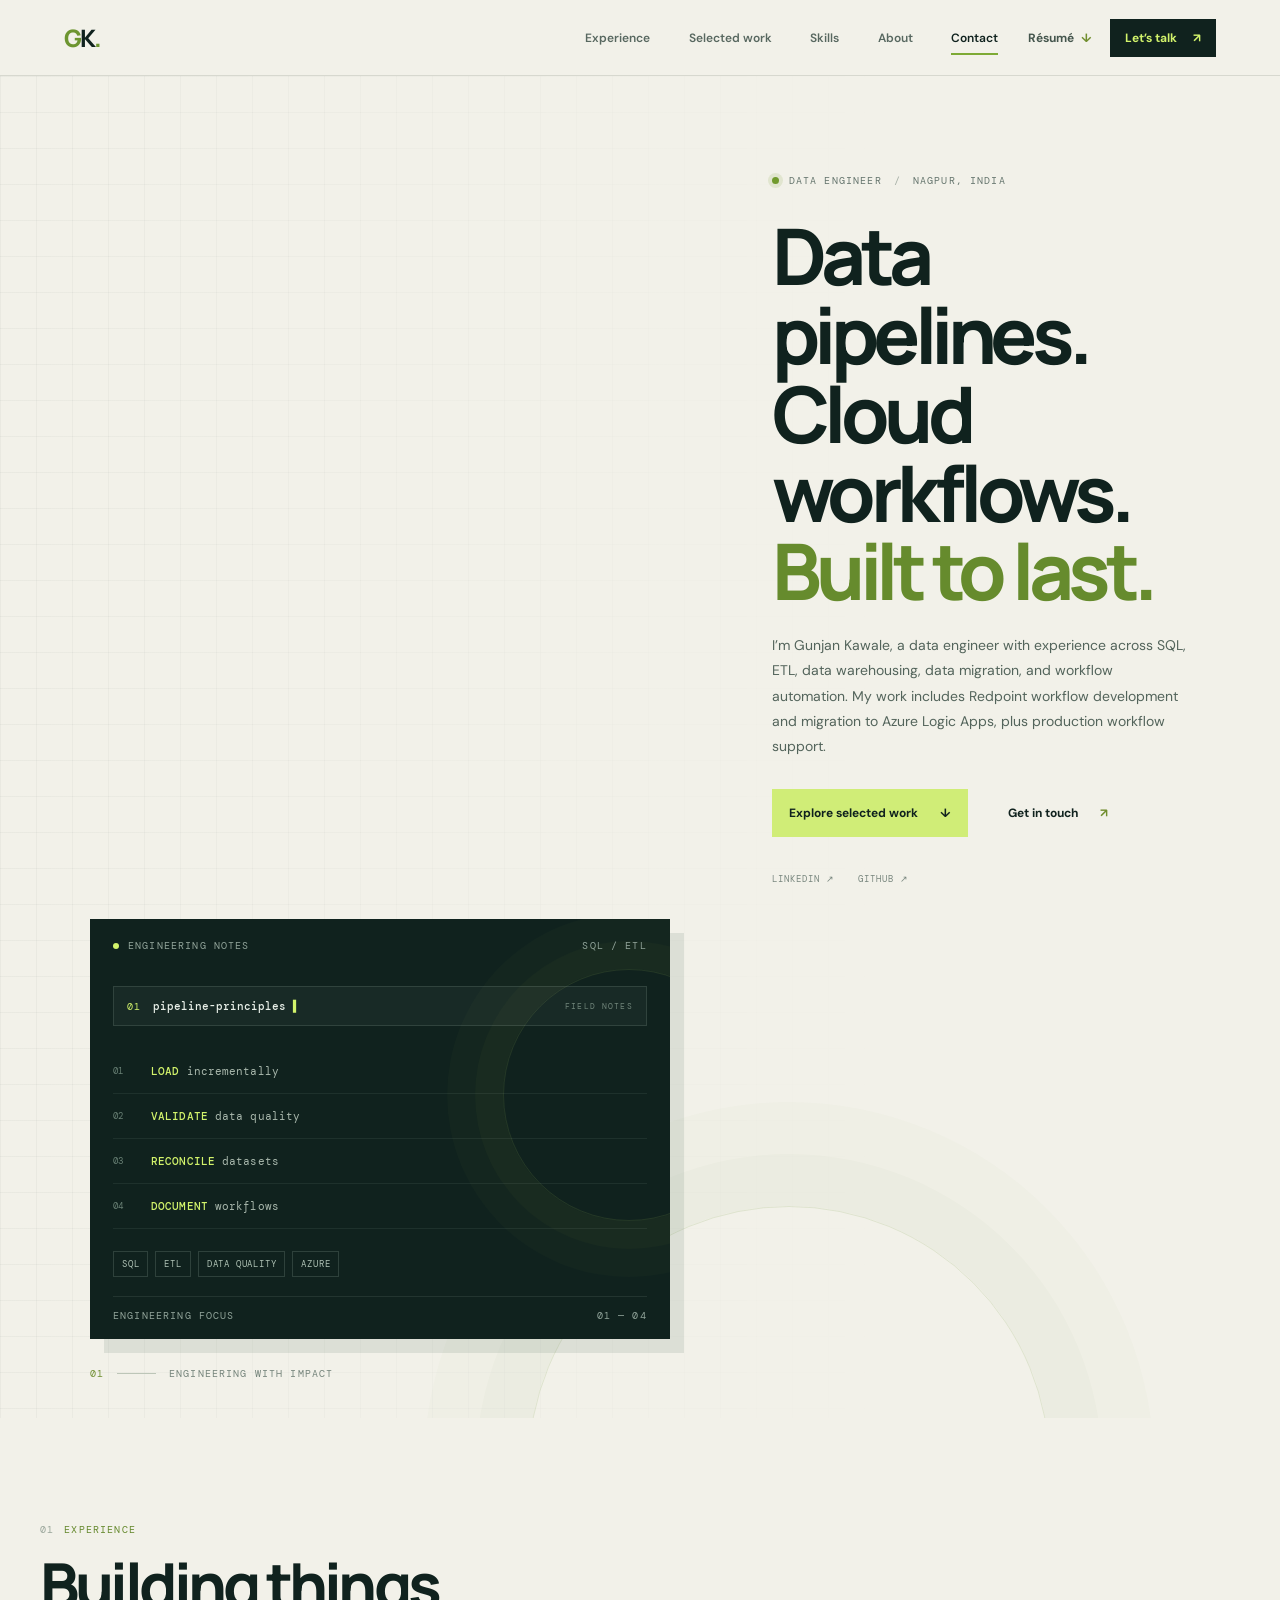
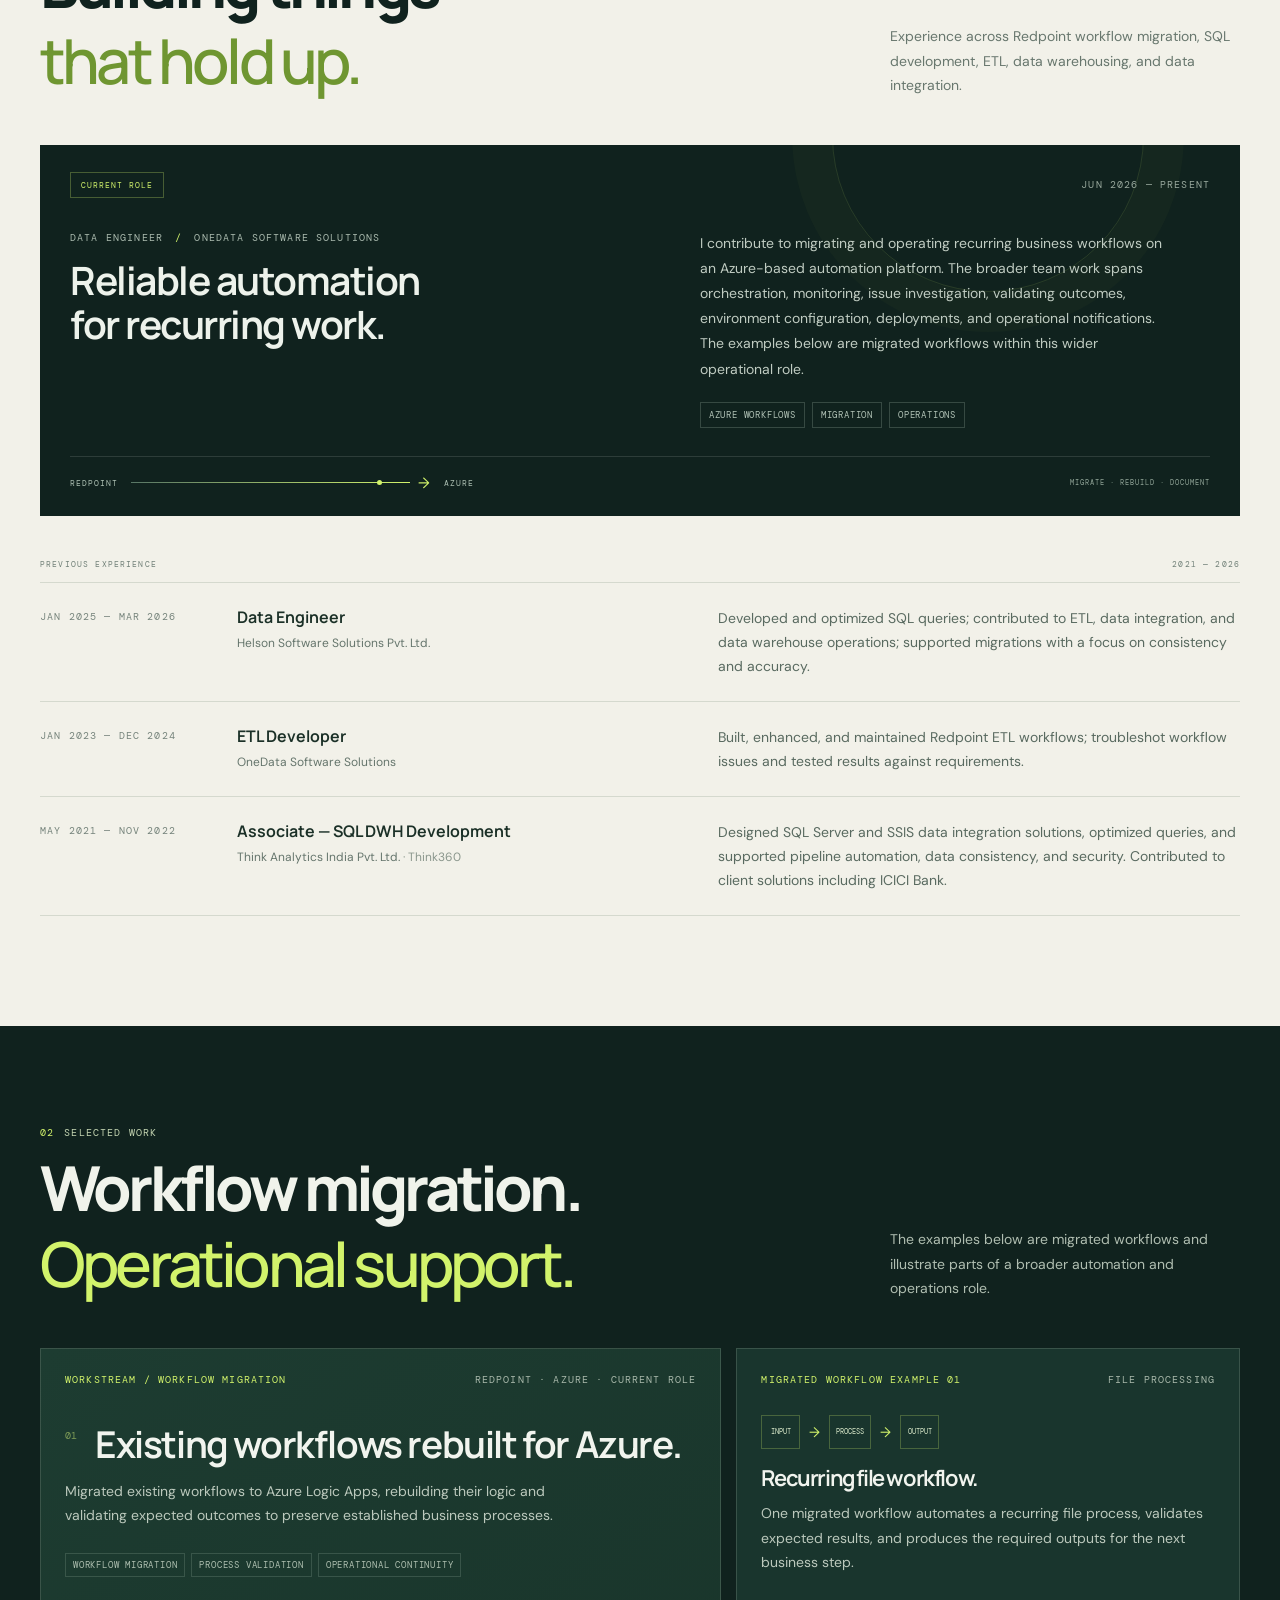
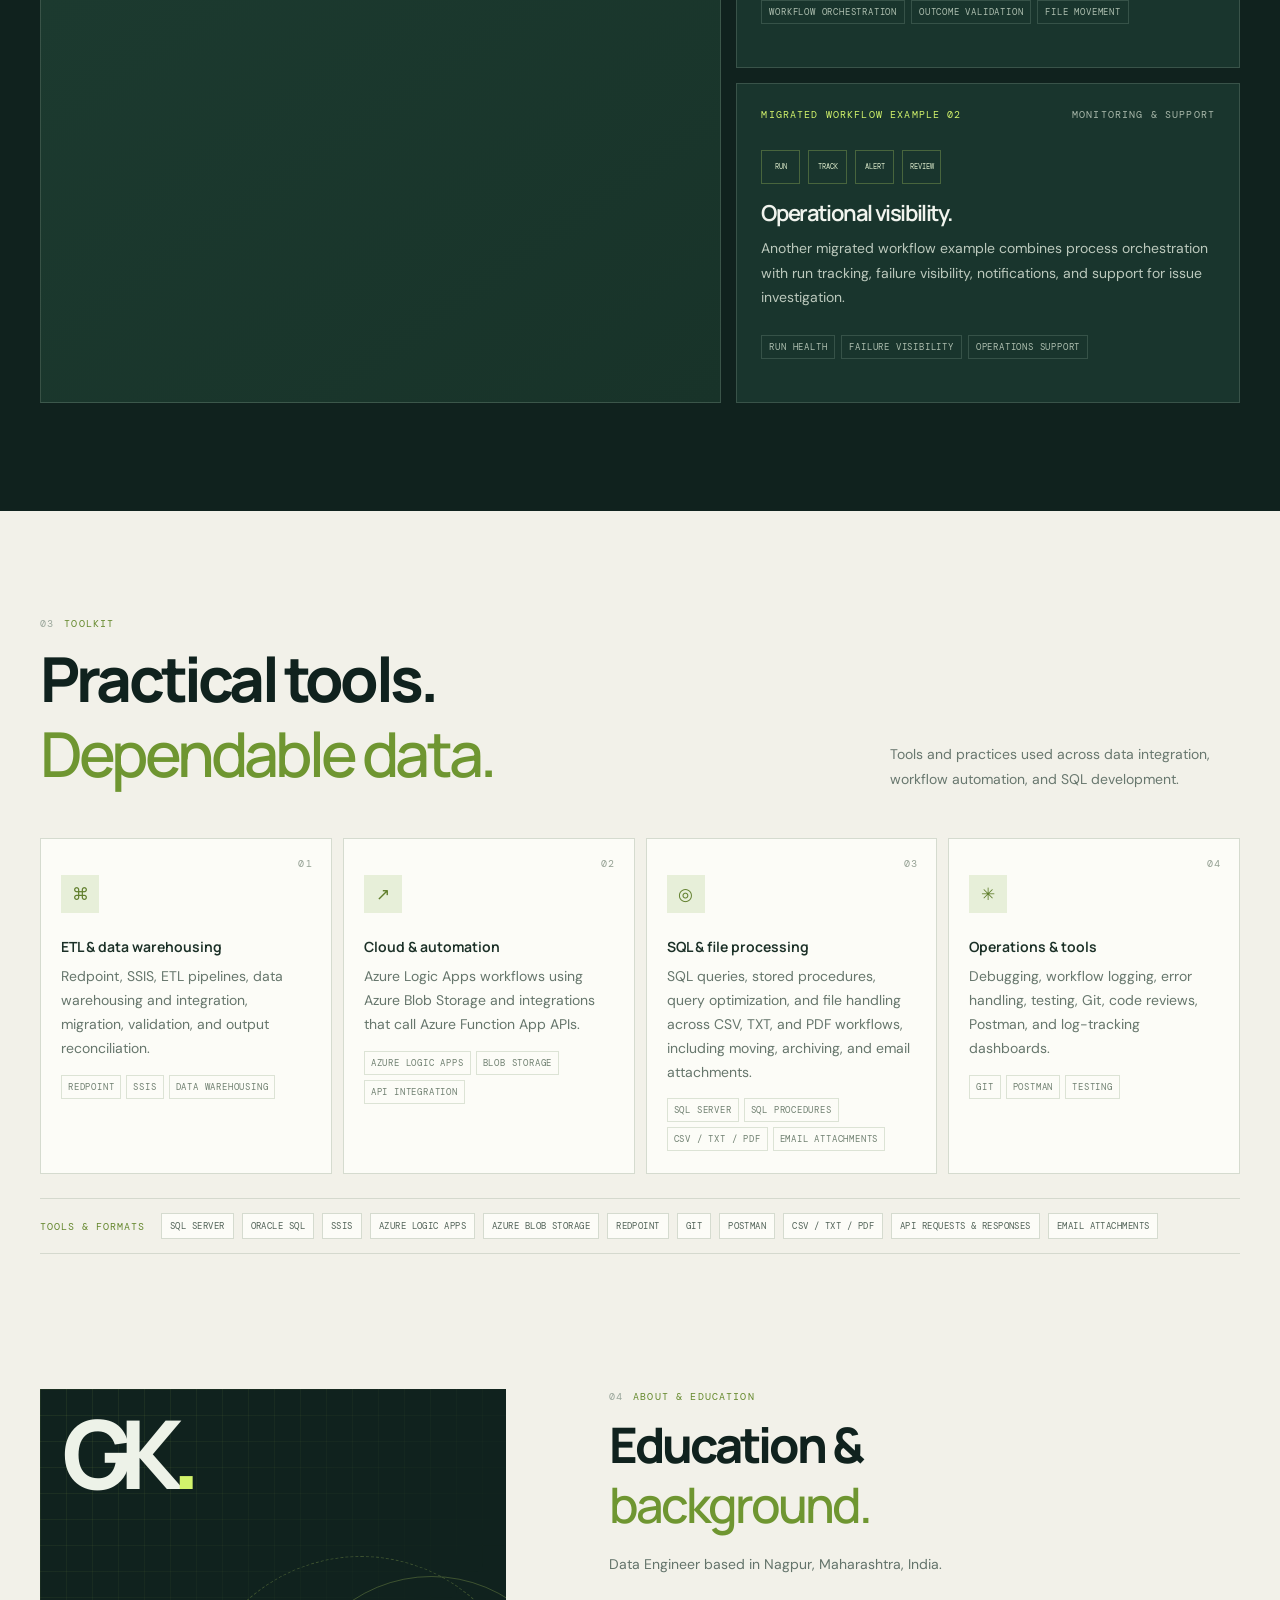
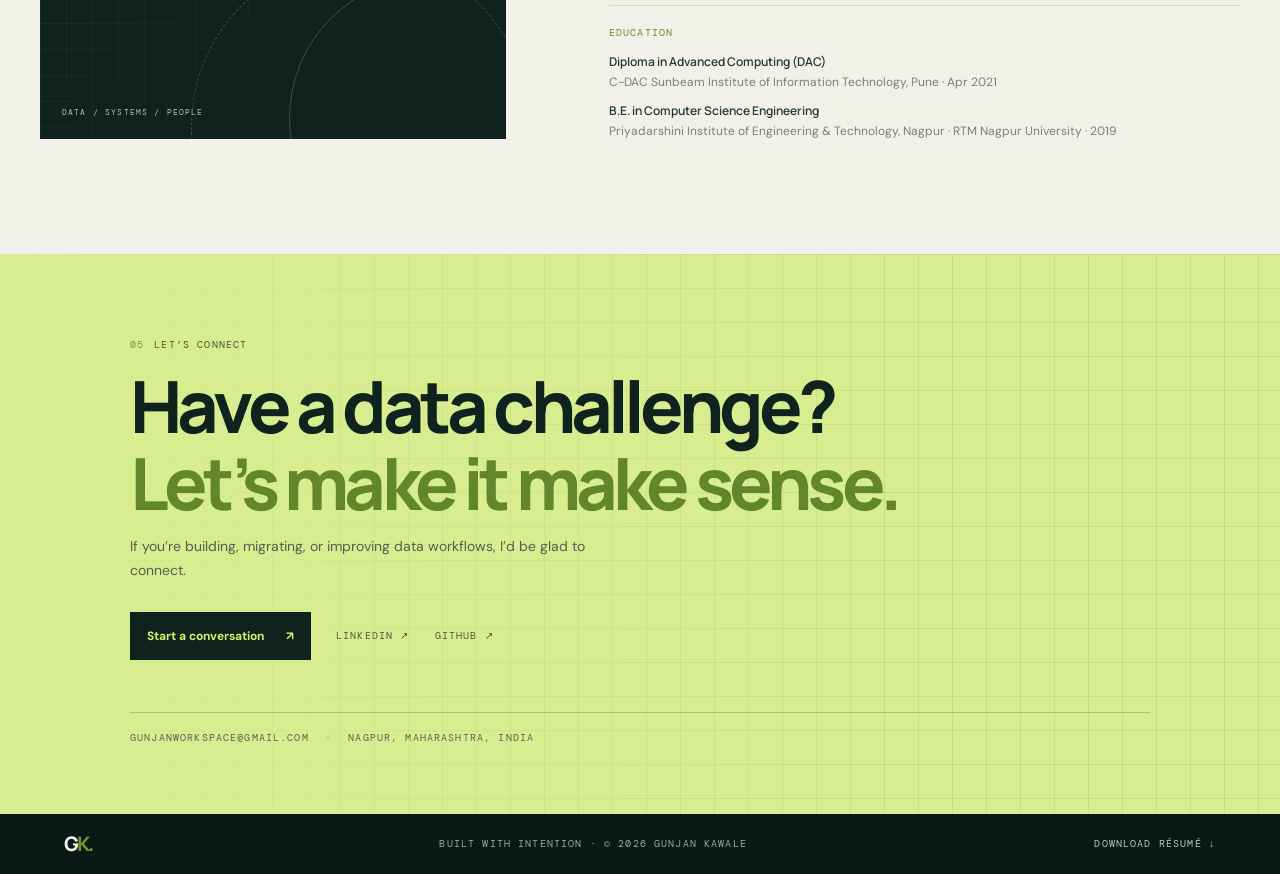
==== index.html @ 665ccd17 "Update portfolio skills for PDF and API workflows" ====
<!doctype html>
<html lang="en">
<head>
  <meta charset="utf-8" />
  <meta name="viewport" content="width=device-width, initial-scale=1" />
  <meta name="theme-color" content="#101d1b" />
  <meta name="description" content="Gunjan Kawale is a data engineer with experience across SQL, ETL, data warehousing, data migration, Redpoint, and Azure Logic Apps workflow development." />
  <meta property="og:type" content="website" />
  <meta property="og:title" content="Gunjan Kawale — Data Engineer" />
  <meta property="og:description" content="SQL, ETL, data warehousing, data migration, Redpoint workflow development, and Azure Logic Apps." />
  <meta property="og:url" content="https://gunjankawale.github.io/gunjan-portfolio/" />
  <meta name="twitter:card" content="summary" />
  <title>Gunjan Kawale — Data Engineer</title>
  <link rel="icon" type="image/svg+xml" href="favicon.svg" />
  <link rel="preconnect" href="https://fonts.googleapis.com" />
  <link rel="preconnect" href="https://fonts.gstatic.com" crossorigin />
  <link href="https://fonts.googleapis.com/css2?family=DM+Mono:wght@400;500&family=DM+Sans:wght@400;500;600;700&family=Manrope:wght@400;500;600;700;800&display=swap" rel="stylesheet" />
  <link rel="stylesheet" href="styles.css?v=20261018-content-pass-2" />
</head>
<body>
  <a class="skip-link" href="#main-content">Skip to content</a>
  <header class="site-header">
    <a class="brand" href="#home" aria-label="Gunjan Kawale, home"><span>G</span>K<span class="brand-period">.</span></a>
    <nav class="main-nav" aria-label="Main navigation">
      <a href="#work">Experience</a>
      <a href="#impact">Selected work</a>
      <a href="#skills">Skills</a>
      <a href="#about">About</a>
      <a href="#contact">Contact</a>
    </nav>
    <div class="header-actions">
      <a class="header-resume" href="Gunjan_Kawale_Resume.pdf" download>Résumé <span>↓</span></a>
      <a class="header-contact" href="#contact">Let’s talk <span>↗</span></a>
    </div>
  </header>

  <main id="main-content">
    <section class="hero" id="home" aria-labelledby="hero-title">
      <div class="hero-grid" aria-hidden="true"></div>
      <div class="hero-content">
        <p class="eyebrow"><span class="status-dot"></span> DATA ENGINEER <span class="eyebrow-divider">/</span> NAGPUR, INDIA</p>
        <h1 id="hero-title">Data pipelines.<br />Cloud workflows.<br /><span>Built to last.</span></h1>
        <p class="hero-intro">I’m Gunjan Kawale, a data engineer with experience across SQL, ETL, data warehousing, data migration, and workflow automation. My work includes Redpoint workflow development and migration to Azure Logic Apps, plus production workflow support.</p>
        <div class="hero-actions">
          <a class="button button-primary" href="#impact">Explore selected work <span>↓</span></a>
          <a class="button button-quiet" href="mailto:gunjanworkspace@gmail.com">Get in touch <span>↗</span></a>
        </div>
        <div class="hero-links"><a href="https://www.linkedin.com/in/gunjan-kawale" target="_blank" rel="noreferrer">LINKEDIN ↗</a><a href="https://github.com/gunjankawale" target="_blank" rel="noreferrer">GITHUB ↗</a></div>
      </div>

      <div class="engineering-panel">
        <div class="panel-topline"><span><i></i> ENGINEERING NOTES</span><span>SQL / ETL</span></div>
        <div class="panel-file"><span>01</span><strong>pipeline-principles</strong><small>FIELD NOTES</small></div>
        <div class="code-lines" aria-hidden="true">
          <div><span>01</span><code><b>LOAD</b> <em>incrementally</em></code></div>
          <div><span>02</span><code><b>VALIDATE</b> <em>data quality</em></code></div>
          <div><span>03</span><code><b>RECONCILE</b> <em>datasets</em></code></div>
          <div><span>04</span><code><b>DOCUMENT</b> <em>workflows</em></code></div>
        </div>
        <div class="panel-tags"><span>SQL</span><span>ETL</span><span>DATA QUALITY</span><span>AZURE</span></div>
        <div class="panel-bottom"><span>ENGINEERING FOCUS</span><span>01 — 04</span></div>
      </div>

      <div class="hero-index"><span>01</span><span class="index-line"></span><span>ENGINEERING WITH IMPACT</span></div>
    </section>

    <section class="section experience-section" id="work">
      <div class="section-heading">
        <div><p class="section-label"><span>01</span> EXPERIENCE</p><h2>Building things<br /><em>that hold up.</em></h2></div>
        <p class="section-summary">Experience across Redpoint workflow migration, SQL development, ETL, data warehousing, and data integration.</p>
      </div>
      <article class="current-role">
        <div class="role-top"><span class="role-badge">CURRENT ROLE</span><span class="role-date">JUN 2026 — PRESENT</span></div>
        <div class="current-role-grid">
          <div><p class="company">DATA ENGINEER <span>/</span> ONEDATA SOFTWARE SOLUTIONS</p><h3>Reliable automation<br />for recurring work.</h3></div>
          <div class="role-description"><p>I contribute to migrating and operating recurring business workflows on an Azure-based automation platform. The broader team work spans orchestration, monitoring, issue investigation, validating outcomes, environment configuration, deployments, and operational notifications. The examples below are migrated workflows within this wider operational role.</p><div class="tag-row"><span>AZURE WORKFLOWS</span><span>MIGRATION</span><span>OPERATIONS</span></div></div>
        </div>
        <div class="role-flow"><span>REDPOINT</span><div class="role-flow-line"><i></i><b>→</b></div><span>AZURE</span><small>MIGRATE · REBUILD · DOCUMENT</small></div>
      </article>
      <div class="timeline-title"><span>PREVIOUS EXPERIENCE</span><span>2021 — 2026</span></div>
      <div class="timeline">
        <article class="timeline-item"><div class="timeline-date">JAN 2025 — MAR 2026</div><div class="timeline-role"><h3>Data Engineer</h3><p>Helson Software Solutions Pvt. Ltd.</p></div><p class="timeline-detail">Developed and optimized SQL queries; contributed to ETL, data integration, and data warehouse operations; supported migrations with a focus on consistency and accuracy.</p></article>
        <article class="timeline-item"><div class="timeline-date">JAN 2023 — DEC 2024</div><div class="timeline-role"><h3>ETL Developer</h3><p>OneData Software Solutions</p></div><p class="timeline-detail">Built, enhanced, and maintained Redpoint ETL workflows; troubleshot workflow issues and tested results against requirements.</p></article>
        <article class="timeline-item"><div class="timeline-date">MAY 2021 — NOV 2022</div><div class="timeline-role"><h3>Associate — SQL DWH Development</h3><p>Think Analytics India Pvt. Ltd. <span>· Think360</span></p></div><p class="timeline-detail">Designed SQL Server and SSIS data integration solutions, optimized queries, and supported pipeline automation, data consistency, and security. Contributed to client solutions including ICICI Bank.</p></article>
      </div>
    </section>

    <section class="impact-section" id="impact">
      <div class="section impact-inner">
        <div class="section-heading impact-heading">
          <div><p class="section-label"><span>02</span> SELECTED WORK</p><h2>Workflow migration.<br /><em>Operational support.</em></h2></div>
          <p class="section-summary">The examples below are migrated workflows and illustrate parts of a broader automation and operations role.</p>
        </div>
        <div class="impact-grid">
          <article class="impact-card impact-card-wide"><div class="impact-card-head"><span>WORKSTREAM / WORKFLOW MIGRATION</span><span>REDPOINT · AZURE · CURRENT ROLE</span></div><div class="case-title-row"><span class="case-index">01</span><h3>Existing workflows rebuilt for Azure.</h3></div><p>Migrated existing workflows to Azure Logic Apps, rebuilding their logic and validating expected outcomes to preserve established business processes.</p><div class="case-stack"><span>WORKFLOW MIGRATION</span><span>PROCESS VALIDATION</span><span>OPERATIONAL CONTINUITY</span></div></article>
          <article class="impact-card impact-card-migration"><div class="impact-card-head"><span>MIGRATED WORKFLOW EXAMPLE 01</span><span>FILE PROCESSING</span></div><div class="integration-graphic" aria-hidden="true"><i>INPUT</i><b>→</b><i>PROCESS</i><b>→</b><i>OUTPUT</i></div><h3>Recurring file workflow.</h3><p>One migrated workflow automates a recurring file process, validates expected results, and produces the required outputs for the next business step.</p><div class="case-stack"><span>WORKFLOW ORCHESTRATION</span><span>OUTCOME VALIDATION</span><span>FILE MOVEMENT</span></div></article>
          <article class="impact-card impact-card-integration"><div class="impact-card-head"><span>MIGRATED WORKFLOW EXAMPLE 02</span><span>MONITORING &amp; SUPPORT</span></div><div class="integration-graphic" aria-hidden="true"><i>RUN</i><i>TRACK</i><i>ALERT</i><i>REVIEW</i></div><h3>Operational visibility.</h3><p>Another migrated workflow example combines process orchestration with run tracking, failure visibility, notifications, and support for issue investigation.</p><div class="case-stack"><span>RUN HEALTH</span><span>FAILURE VISIBILITY</span><span>OPERATIONS SUPPORT</span></div></article>
        </div>
      </div>
    </section>

    <section class="section skills-section" id="skills">
      <div class="section-heading">
        <div><p class="section-label"><span>03</span> TOOLKIT</p><h2>Practical tools.<br /><em>Dependable data.</em></h2></div>
        <p class="section-summary">Tools and practices used across data integration, workflow automation, and SQL development.</p>
      </div>
      <div class="skills-grid">
        <article class="skill-tile"><span class="skill-number">01</span><div class="skill-symbol">⌘</div><h3>ETL &amp; data warehousing</h3><p>Redpoint, SSIS, ETL pipelines, data warehousing and integration, migration, validation, and output reconciliation.</p><div class="tag-row"><span>REDPOINT</span><span>SSIS</span><span>DATA WAREHOUSING</span></div></article>
        <article class="skill-tile"><span class="skill-number">02</span><div class="skill-symbol">↗</div><h3>Cloud &amp; automation</h3><p>Azure Logic Apps workflows using Azure Blob Storage and integrations that call Azure Function App APIs.</p><div class="tag-row"><span>AZURE LOGIC APPS</span><span>BLOB STORAGE</span><span>API INTEGRATION</span></div></article>
        <article class="skill-tile"><span class="skill-number">03</span><div class="skill-symbol">◎</div><h3>SQL &amp; file processing</h3><p>SQL queries, stored procedures, query optimization, and file handling across CSV, TXT, and PDF workflows, including moving, archiving, and email attachments.</p><div class="tag-row"><span>SQL SERVER</span><span>SQL PROCEDURES</span><span>CSV / TXT / PDF</span><span>EMAIL ATTACHMENTS</span></div></article>
        <article class="skill-tile"><span class="skill-number">04</span><div class="skill-symbol">✳</div><h3>Operations &amp; tools</h3><p>Debugging, workflow logging, error handling, testing, Git, code reviews, Postman, and log-tracking dashboards.</p><div class="tag-row"><span>GIT</span><span>POSTMAN</span><span>TESTING</span></div></article>
      </div>
      <div class="tool-stack"><span class="tool-stack-label">TOOLS &amp; FORMATS</span><span>SQL SERVER</span><span>ORACLE SQL</span><span>SSIS</span><span>AZURE LOGIC APPS</span><span>AZURE BLOB STORAGE</span><span>REDPOINT</span><span>GIT</span><span>POSTMAN</span><span>CSV / TXT / PDF</span><span>API REQUESTS &amp; RESPONSES</span><span>EMAIL ATTACHMENTS</span></div>
    </section>

    <section class="about-section" id="about">
      <div class="about-art" aria-hidden="true"><div class="about-orbit orbit-a"></div><div class="about-orbit orbit-b"></div><div class="about-monogram">GK<span>.</span></div><div class="about-caption">DATA / SYSTEMS / PEOPLE</div></div>
      <div class="about-copy"><p class="section-label"><span>04</span> ABOUT &amp; EDUCATION</p><h2>Education &amp;<br /><em>background.</em></h2><p>Data Engineer based in Nagpur, Maharashtra, India.</p><div class="education-block"><span>EDUCATION</span><div><strong>Diploma in Advanced Computing (DAC)</strong><small>C-DAC Sunbeam Institute of Information Technology, Pune · Apr 2021</small></div><div><strong>B.E. in Computer Science Engineering</strong><small>Priyadarshini Institute of Engineering &amp; Technology, Nagpur · RTM Nagpur University · 2019</small></div></div></div>
    </section>

    <section class="contact-section" id="contact">
      <div class="contact-grid" aria-hidden="true"></div>
      <div class="contact-inner"><p class="section-label"><span>05</span> LET’S CONNECT</p><h2>Have a data challenge?<br /><em>Let’s make it make sense.</em></h2><p>If you’re building, migrating, or improving data workflows, I’d be glad to connect.</p><div class="contact-actions"><a class="button button-primary" href="mailto:gunjanworkspace@gmail.com">Start a conversation <span>↗</span></a><a href="https://www.linkedin.com/in/gunjan-kawale" target="_blank" rel="noreferrer">LINKEDIN ↗</a><a href="https://github.com/gunjankawale" target="_blank" rel="noreferrer">GITHUB ↗</a></div><div class="contact-email">GUNJANWORKSPACE@GMAIL.COM <span>·</span> NAGPUR, MAHARASHTRA, INDIA</div></div>
    </section>
  </main>

  <footer class="site-footer"><a class="brand" href="#home" aria-label="Back to top">G<span>K</span><span class="brand-period">.</span></a><span>BUILT WITH INTENTION · © 2026 GUNJAN KAWALE</span><a href="Gunjan_Kawale_Resume.pdf" download>DOWNLOAD RÉSUMÉ ↓</a></footer>
  <div class="scroll-progress" aria-hidden="true"><span></span></div>
  <script src="script.js?v=20261018-resume-aligned"></script>
</body>
</html>
---- styles.css ----
:root{--forest:#10221e;--forest-2:#19352d;--forest-3:#24483c;--ink:#182923;--muted:#697871;--paper:#f2f1e9;--white:#fcfcf7;--line:#d5d9ce;--lime:#d2f36b;--mint:#9be2c0;--orange:#e99c6d;--display:'Manrope',sans-serif;--sans:'DM Sans',sans-serif;--mono:'DM Mono',monospace}
*{box-sizing:border-box}
html{scroll-behavior:smooth;scroll-padding-top:84px}
body{margin:0;background:var(--paper);color:var(--ink);font-family:var(--sans);-webkit-font-smoothing:antialiased}
a{color:inherit;text-decoration:none}
a,button{-webkit-tap-highlight-color:transparent}
:focus-visible{outline:3px solid #7da82d;outline-offset:4px}
.skip-link{position:fixed;z-index:100;top:12px;left:12px;padding:12px 16px;background:var(--lime);color:var(--forest);font-weight:700;transform:translateY(-160%)}
.skip-link:focus{transform:translateY(0)}
.site-header{position:sticky;z-index:50;top:0;display:flex;align-items:center;justify-content:space-between;gap:30px;min-height:76px;padding:0 max(5vw,calc((100vw - 1320px)/2));background:rgba(242,241,233,.94);border-bottom:1px solid rgba(16,34,30,.12);backdrop-filter:blur(16px)}
.brand{display:inline-flex;align-items:baseline;color:var(--forest);font:800 24px/1 var(--display);letter-spacing:-2px}.brand>span:first-child,.brand-period{color:#6d9530}
.main-nav{display:flex;align-items:center;gap:clamp(18px,3vw,42px);margin-left:auto}.main-nav a{position:relative;padding:29px 0;color:#586860;font-size:11px;font-weight:600;transition:color .2s}.main-nav a:hover,.main-nav a.is-current{color:var(--forest)}.main-nav a::after{position:absolute;right:100%;bottom:20px;left:0;height:2px;background:#7eaa35;content:"";transition:right .2s}.main-nav a:hover::after,.main-nav a.is-current::after{right:0}
.header-actions{display:flex;align-items:center;gap:18px}.header-resume{color:#45564d;font-size:11px;font-weight:700}.header-resume span{padding-left:4px;color:#718e2e}.header-contact{display:inline-flex;align-items:center;gap:16px;padding:11px 15px;background:var(--forest);color:var(--lime);font-size:10px;font-weight:700;transition:background .2s}.header-contact:hover{background:var(--forest-3)}
.hero{position:relative;isolation:isolate;display:grid;grid-template-columns:minmax(0,1.08fr) minmax(370px,.78fr);align-items:center;column-gap:clamp(45px,8vw,120px);min-height:650px;padding:88px max(7vw,calc((100vw - 1240px)/2)) 38px;overflow:hidden;background:var(--paper)}.hero::before{position:absolute;z-index:-2;inset:0;background-image:linear-gradient(rgba(16,34,30,.035) 1px,transparent 1px),linear-gradient(90deg,rgba(16,34,30,.035) 1px,transparent 1px);background-size:36px 36px;mask-image:linear-gradient(90deg,black,transparent 70%);content:""}.hero::after{position:absolute;z-index:-1;right:18%;bottom:-310px;width:520px;height:520px;border:1px solid rgba(101,139,48,.14);border-radius:50%;box-shadow:0 0 0 52px rgba(101,139,48,.025),0 0 0 104px rgba(101,139,48,.02);content:"";pointer-events:none}
.hero-content{position:relative;z-index:2;padding-bottom:34px}.eyebrow,.section-label,.hero-index,.panel-topline,.panel-file,.panel-bottom,.case-stack,.company,.role-date,.timeline-title,.timeline-date,.impact-card-head,.tag-row,.skill-number,.learning-title,.about-caption,.education-block>span,.contact-email,.contact-actions>a:not(.button),.site-footer>span,.site-footer>a:last-child{font-family:var(--mono);font-size:9px;letter-spacing:1.15px}.eyebrow{display:flex;align-items:center;gap:10px;color:#65756d}.status-dot{width:7px;height:7px;border-radius:50%;background:#719a2d;box-shadow:0 0 0 4px rgba(113,154,45,.13)}.eyebrow-divider{color:#a5aea5;margin:0 2px}.hero h1{margin:29px 0 23px;color:var(--forest);font:750 clamp(48px,6.1vw,79px)/1.01 var(--display);letter-spacing:-5.5px}.hero h1 span{color:#668b2d}.hero-intro{max-width:515px;color:#53645b;font-size:15px;line-height:1.8}.hero-actions{display:flex;align-items:center;gap:23px;margin-top:30px}.button{display:inline-flex;align-items:center;justify-content:center;gap:22px;min-height:48px;padding:0 17px;font-size:11px;font-weight:700;transition:transform .18s,background .18s}.button:hover{transform:translateY(-2px)}.button-primary{background:#d0ed77;color:var(--forest)}.button-primary:hover{background:#dbf78e}.button-quiet{color:var(--forest)}.button-quiet span{color:#718e2e}.hero-links{display:flex;gap:23px;margin-top:36px}.hero-links a{color:#78867e;font:9px var(--mono);letter-spacing:1px;transition:color .2s}.hero-links a:hover{color:#5f8528}
.engineering-panel{position:relative;z-index:1;min-height:380px;padding:20px 23px 17px;overflow:hidden;background:var(--forest);color:#e8efe8;box-shadow:14px 14px 0 rgba(34,67,56,.1)}.engineering-panel::before{position:absolute;top:50px;right:-85px;width:250px;height:250px;border:1px solid rgba(210,243,107,.1);border-radius:50%;box-shadow:0 0 0 28px rgba(210,243,107,.025),0 0 0 56px rgba(210,243,107,.018);content:"";pointer-events:none}.panel-topline,.panel-bottom{position:relative;z-index:1;display:flex;align-items:center;justify-content:space-between;color:#91a49a;font-size:8px}.panel-topline span:first-child{display:flex;align-items:center;gap:9px}.panel-topline i{width:6px;height:6px;border-radius:50%;background:var(--lime)}.panel-file{position:relative;z-index:1;display:flex;align-items:center;gap:12px;margin-top:34px;padding:12px 13px;border:1px solid rgba(205,227,211,.13);background:rgba(255,255,255,.035);font-size:8px}.panel-file>span{color:var(--lime)}.panel-file strong{font:500 11px var(--mono);letter-spacing:0}.panel-file small{margin-left:auto;color:#71867b;font-size:7px}.code-lines{position:relative;z-index:1;margin-top:15px;padding:8px 0}.code-lines>div{display:grid;grid-template-columns:38px 1fr;align-items:center;min-height:45px;border-bottom:1px solid rgba(205,227,211,.08)}.code-lines>div>span{color:#698075;font:9px var(--mono)}.code-lines code{font:11px var(--mono);letter-spacing:.1px}.code-lines b{color:var(--lime);font-weight:500}.code-lines em{color:#a9b8ad;font-style:normal}.panel-tags{position:relative;z-index:1;display:flex;flex-wrap:wrap;gap:7px;margin-top:14px}.panel-tags span,.case-stack span{padding:6px 8px;border:1px solid rgba(205,227,211,.16);color:#afc2b5;font:7px var(--mono);letter-spacing:.8px}.panel-bottom{margin-top:19px;padding-top:12px;border-top:1px solid rgba(205,227,211,.1);font-size:7px}
.hero-index{grid-column:1/-1;display:flex;align-items:center;gap:13px;margin-top:28px;color:#75847b;font-size:8px}.hero-index>span:first-child{color:#708f32}.index-line{width:39px;height:1px;background:#bdc6b8}
.section{max-width:1280px;margin:0 auto;padding:105px 40px}.section-heading{display:flex;align-items:end;justify-content:space-between;gap:50px;margin-bottom:42px}.section-label{display:flex;align-items:center;gap:10px;margin:0 0 17px;color:#65892d;font-size:8px}.section-label span{color:#9aa69b}.section-heading h2,.about-copy h2{margin:0;color:var(--forest);font:750 clamp(40px,5vw,62px)/1.04 var(--display);letter-spacing:-3.8px}.section-heading h2 em,.about-copy h2 em{color:#6f9631;font:550 1em var(--display);letter-spacing:-3.8px}.section-summary{max-width:350px;margin:0 0 5px;color:#68776e;font-size:13px;line-height:1.75}
.experience-section{padding-top:105px;padding-bottom:110px}.current-role{position:relative;padding:27px 30px 23px;background:var(--forest);color:#edf2eb;overflow:hidden}.current-role::after{position:absolute;top:-165px;right:8%;width:310px;height:310px;border:1px solid rgba(210,243,107,.12);border-radius:50%;box-shadow:0 0 0 40px rgba(210,243,107,.025);content:"";pointer-events:none}.role-top{position:relative;z-index:1;display:flex;align-items:center;justify-content:space-between}.role-badge{display:inline-flex;align-items:center;padding:7px 10px;border:1px solid rgba(210,243,107,.28);color:var(--lime);font:8px var(--mono);letter-spacing:1px}.role-date{color:#98a89d;font-size:8px}.current-role-grid{position:relative;z-index:1;display:grid;grid-template-columns:1fr .88fr;gap:50px;padding:33px 0 28px}.company{margin:0 0 14px;color:#a9b9ad;font-size:8px}.company span{color:var(--lime);padding:0 5px}.current-role h3{margin:0;font:650 clamp(26px,3.2vw,39px)/1.15 var(--display);letter-spacing:-1.5px}.role-description p{max-width:470px;margin:0;color:#c0ccc2;font-size:12px;line-height:1.8}.tag-row{display:flex;flex-wrap:wrap;gap:7px;margin-top:20px}.tag-row span{padding:6px 8px;border:1px solid rgba(205,227,211,.2);color:#b1c2b6;font-size:7px;letter-spacing:.8px}.role-flow{position:relative;z-index:1;display:flex;align-items:center;gap:13px;padding-top:16px;border-top:1px solid rgba(255,255,255,.12);color:#adc0b3;font:8px var(--mono);letter-spacing:1px}.role-flow-line{display:flex;align-items:center;flex:1;max-width:300px}.role-flow-line i{position:relative;flex:1;height:1px;background:linear-gradient(90deg,#587666,var(--lime))}.role-flow-line i::after{position:absolute;top:-2px;right:10%;width:5px;height:5px;border-radius:50%;background:var(--lime);content:""}.role-flow-line b{padding-left:8px;color:var(--lime);font:15px var(--sans)}.role-flow small{margin-left:auto;color:#91a598;font:7px var(--mono);letter-spacing:1px}
.timeline-title{display:flex;justify-content:space-between;margin:43px 0 0;padding:0 0 13px;border-bottom:1px solid var(--line);color:#718078;font-size:8px}.timeline-item{display:grid;grid-template-columns:170px 1fr 1.15fr;gap:27px;padding:23px 0;border-bottom:1px solid var(--line)}.timeline-date{padding-top:4px;color:#76847c;font-size:8px}.timeline-role h3{margin:0 0 6px;color:#1b3027;font:650 16px var(--display)}.timeline-role p{margin:0;color:#65756c;font-size:10px;line-height:1.6}.timeline-role p span{color:#8b978d}.timeline-detail{margin:0;color:#596a60;font-size:11px;line-height:1.72}
.impact-section{position:relative;overflow:hidden;background:var(--forest);color:#eff3eb}.impact-inner{padding-top:100px;padding-bottom:108px}.impact-heading h2{color:#f0f3eb}.impact-heading h2 em{color:var(--lime)}.impact-heading .section-summary{color:#b0beb1}.impact-heading .section-label{color:#c3d4b1}.impact-heading .section-label span{color:var(--lime)}.impact-grid{display:grid;grid-template-columns:1.15fr .85fr;gap:15px}.impact-card{position:relative;min-height:320px;padding:24px;overflow:hidden;border:1px solid rgba(220,236,219,.16);background:var(--forest-2)}.impact-card-wide{grid-row:span 2;min-height:650px;background:linear-gradient(145deg,#1d3c31,#183329)}.impact-card-head{position:relative;z-index:1;display:flex;justify-content:space-between;gap:12px;color:var(--lime);font-size:7px}.impact-card-head span:last-child{text-align:right;color:#a8b8aa}.case-title-row{position:relative;z-index:1;display:flex;align-items:start;gap:18px;margin:37px 0 13px}.case-index{padding-top:6px;color:#7f9c57;font:10px var(--mono)}.impact-card h3{margin:0;color:#f1f4ee;font:650 clamp(25px,3vw,37px)/1.16 var(--display);letter-spacing:-1.4px}.impact-card>p{position:relative;z-index:1;max-width:500px;margin:0;color:#bcc9bd;font-size:11px;line-height:1.75}.impact-stats{position:relative;z-index:1;display:grid;grid-template-columns:repeat(2,1fr);gap:22px 20px;max-width:420px;margin-top:36px}.impact-stats>div{padding-top:14px;border-top:1px solid rgba(255,255,255,.15)}.impact-stats strong{display:block;color:#f4f5ed;font:750 35px var(--display);letter-spacing:-2px}.impact-stats strong span{color:var(--lime);font-size:.68em}.impact-stats small{display:block;margin-top:4px;color:#afbeb1;font-size:9px}.case-stack{position:relative;z-index:1;display:flex;flex-wrap:wrap;gap:6px;margin-top:25px}.case-stack span{padding:5px 7px;color:#aebfb0;font-size:6px}.impact-card-migration .migration-number{margin:29px 0 13px;color:#f3f4ec;font:750 clamp(52px,6vw,76px)/.96 var(--display);letter-spacing:-5px}.migration-number span{color:var(--lime);font-size:.43em;letter-spacing:-1px}.impact-card-migration h3,.impact-card-integration h3{margin:0 0 10px;font-size:22px}.impact-card-migration>p,.impact-card-integration>p{font-size:10px}.mini-metrics{display:flex;gap:28px;margin-top:23px;padding-top:14px;border-top:1px solid rgba(255,255,255,.13)}.mini-metrics>div{display:flex;flex-direction:column;gap:4px}.mini-metrics strong{color:var(--lime);font:700 20px var(--display)}.mini-metrics span{max-width:145px;color:#adbdaf;font-size:8px;line-height:1.5}.integration-graphic{display:flex;align-items:center;gap:9px;margin:29px 0 17px}.integration-graphic i{display:grid;place-items:center;min-width:39px;height:34px;padding:0 6px;border:1px solid rgba(210,243,107,.25);color:#d9e8c9;font:7px var(--mono);font-style:normal}.integration-graphic b{color:var(--lime);font:14px var(--sans)}
.skills-section{padding-top:106px;padding-bottom:105px}.skills-grid{display:grid;grid-template-columns:repeat(4,1fr);gap:11px}.skill-tile{position:relative;min-height:252px;padding:22px 20px;border:1px solid #d5dbcf;background:var(--white);transition:transform .2s,box-shadow .2s,border-color .2s}.skill-tile:hover{transform:translateY(-4px);border-color:#a9be7b;box-shadow:0 16px 30px rgba(22,49,36,.08)}.skill-number{position:absolute;top:18px;right:18px;color:#94a093;font-size:8px}.skill-symbol{display:grid;place-items:center;width:38px;height:38px;margin:14px 0 24px;background:#e7efd9;color:#617f2d;font:17px var(--mono)}.skill-tile h3{margin:0 0 9px;color:#1b3027;font:650 14px var(--display)}.skill-tile p{min-height:72px;margin:0;color:#66766c;font-size:10px;line-height:1.7}.skill-tile .tag-row{gap:5px;margin-top:14px}.skill-tile .tag-row span{padding:5px 6px;border-color:#dce3d5;color:#708071;font-size:6px}.learning-row{display:grid;grid-template-columns:1.05fr repeat(3,1fr);gap:18px;align-items:center;margin-top:35px;padding:19px 0;border-top:1px solid var(--line);border-bottom:1px solid var(--line)}.learning-title{color:#64872d;font-size:8px}.learning-row>div{display:flex;flex-direction:column;gap:5px}.learning-row strong{color:#2b3d32;font:600 11px var(--display)}.learning-row small{color:#748278;font-size:9px}
.about-section{display:grid;grid-template-columns:.85fr 1.15fr;align-items:center;gap:clamp(48px,8vw,115px);max-width:1280px;margin:0 auto;padding:30px 40px 115px}.about-art{position:relative;display:flex;flex-direction:column;justify-content:space-between;min-height:350px;padding:22px;overflow:hidden;background:var(--forest);color:var(--lime)}.about-art::before{position:absolute;inset:0;background-image:linear-gradient(rgba(210,243,107,.075) 1px,transparent 1px),linear-gradient(90deg,rgba(210,243,107,.075) 1px,transparent 1px);background-size:26px 26px;mask-image:linear-gradient(135deg,black,transparent 78%);content:""}.about-orbit{position:absolute;right:-68px;bottom:-122px;width:285px;height:285px;border:1px solid rgba(210,243,107,.23);border-radius:50%}.orbit-b{right:-25px;bottom:-157px;width:340px;height:340px;border-style:dashed}.about-monogram{position:relative;z-index:1;color:#edf2e8;font:800 95px/.9 var(--display);letter-spacing:-12px}.about-monogram span{color:var(--lime)}.about-caption{position:relative;z-index:1;color:#adc2af;font-size:7px}.about-copy h2{font-size:clamp(33px,4vw,49px);letter-spacing:-3px}.about-copy h2 em{letter-spacing:-3px}.about-copy>p:not(.section-label){max-width:600px;color:#63736a;font-size:12px;line-height:1.85}.education-block{display:grid;gap:12px;margin-top:27px;padding-top:20px;border-top:1px solid var(--line)}.education-block>span{margin-bottom:2px;color:#65892d;font-size:8px}.education-block div{display:flex;flex-direction:column;gap:4px}.education-block strong{color:#263a2f;font:600 11px var(--display)}.education-block small{color:#748278;font-size:9px}
.contact-section{position:relative;isolation:isolate;overflow:hidden;background:#d7ed8f;color:var(--forest)}.contact-section::before{position:absolute;z-index:-1;inset:0;background-image:linear-gradient(rgba(16,34,30,.07) 1px,transparent 1px),linear-gradient(90deg,rgba(16,34,30,.07) 1px,transparent 1px);background-size:34px 34px;mask-image:linear-gradient(90deg,transparent,black 70%);content:""}.contact-inner{position:relative;z-index:1;max-width:1100px;margin:auto;padding:84px 40px 70px}.contact-inner .section-label{color:#405c27}.contact-inner .section-label span{color:#789c39}.contact-inner h2{margin:0;font:750 clamp(42px,6vw,72px)/1.06 var(--display);letter-spacing:-4.8px}.contact-inner h2 em{color:#63862d;font-style:normal}.contact-inner>p:not(.section-label){max-width:460px;color:#4d6251;font-size:13px;line-height:1.7}.contact-actions{display:flex;align-items:center;gap:25px;margin-top:29px}.contact-actions>a:not(.button){color:#465a49;font-size:8px}.contact-actions>a:not(.button):hover{color:#203a29}.contact-actions .button-primary{background:var(--forest);color:var(--lime)}.contact-email{margin-top:52px;padding-top:18px;border-top:1px solid rgba(16,34,30,.2);color:#53684e;font-size:8px}.contact-email span{padding:0 9px;color:#789c39}.site-footer{display:flex;align-items:center;justify-content:space-between;gap:18px;padding:20px max(5vw,calc((100vw - 1320px)/2));background:#0a1915;color:#9aaba0}.site-footer .brand{color:#f0f3ec;font-size:20px}.site-footer>span{font-size:7px}.site-footer>a:last-child{color:#b9c7bd;font-size:8px}.scroll-progress{position:fixed;z-index:60;top:0;right:0;left:0;height:2px;pointer-events:none}.scroll-progress span{display:block;width:100%;height:100%;background:#7b9c34;transform:scaleX(0);transform-origin:left}
.reveal{opacity:0;transform:translateY(18px);transition:opacity .65s ease,transform .65s cubic-bezier(.2,.7,.2,1)}.reveal.is-visible{opacity:1;transform:translateY(0)}
@keyframes hero-enter{from{opacity:0;transform:translateY(14px)}to{opacity:1;transform:translateY(0)}}
@keyframes panel-enter{from{opacity:0;transform:translateY(16px) scale(.99)}to{opacity:1;transform:translateY(0) scale(1)}}
@keyframes line-enter{from{opacity:0;transform:translateX(10px)}to{opacity:1;transform:translateX(0)}}
@keyframes dot-travel{0%,100%{right:7%}50%{right:88%}}
.hero-content>*{animation:hero-enter .6s both}.hero-content>*:nth-child(1){animation-delay:.05s}.hero-content>*:nth-child(2){animation-delay:.12s}.hero-content>*:nth-child(3){animation-delay:.2s}.hero-content>*:nth-child(4){animation-delay:.28s}.hero-content>*:nth-child(5){animation-delay:.36s}
.engineering-panel{animation:panel-enter .75s .12s both}.code-lines>div{animation:line-enter .42s both}.code-lines>div:nth-child(1){animation-delay:.28s}.code-lines>div:nth-child(2){animation-delay:.38s}.code-lines>div:nth-child(3){animation-delay:.48s}.code-lines>div:nth-child(4){animation-delay:.58s}
.role-flow-line i::after{animation:dot-travel 4s ease-in-out infinite}.timeline-item,.impact-card,.skill-tile{transition-delay:0s}.timeline-item:nth-child(2),.impact-card:nth-child(2),.skill-tile:nth-child(2){transition-delay:.08s}.timeline-item:nth-child(3),.impact-card:nth-child(3),.skill-tile:nth-child(3){transition-delay:.16s}.skill-tile:nth-child(4){transition-delay:.24s}
@keyframes stat-enter{from{opacity:0;transform:translateY(8px)}to{opacity:1;transform:translateY(0)}}
.impact-card.is-visible .impact-stats>div{animation:stat-enter .4s ease both}.impact-card.is-visible .impact-stats>div:nth-child(2){animation-delay:.08s}.impact-card.is-visible .impact-stats>div:nth-child(3){animation-delay:.16s}.impact-card.is-visible .impact-stats>div:nth-child(4){animation-delay:.24s}
.integration-graphic i{transition:background .2s,color .2s,border-color .2s,transform .2s}.impact-card-integration:hover .integration-graphic i{transform:translateY(-3px);border-color:rgba(210,243,107,.55);background:rgba(210,243,107,.08)}
@keyframes grid-drift{to{background-position:36px 36px,36px 36px}}
@keyframes halo-drift{0%,100%{transform:translate(0,0)}50%{transform:translate(-16px,9px)}}
@keyframes caret-blink{50%{opacity:0}}
.hero::before{animation:grid-drift 18s linear infinite}.engineering-panel::before{animation:halo-drift 12s ease-in-out infinite}.panel-file strong::after{content:" ▍";color:var(--lime);animation:caret-blink 1.1s steps(1,end) infinite}
.code-lines>div{transition:background .25s,padding-left .25s}.code-lines>div:hover{padding-left:6px;background:rgba(210,243,107,.055)}
.impact-card{transition:transform .3s,border-color .3s,box-shadow .3s}.impact-card:hover{transform:translateY(-5px);border-color:rgba(210,243,107,.38);box-shadow:0 18px 38px rgba(0,0,0,.16)}
.impact-stats strong .count-value{color:#f4f5ed;font-size:1em}.impact-stats strong .counter-unit{color:var(--lime);font-size:.68em}.migration-number .count-value{color:#f3f4ec;font-size:1em}.migration-number .migration-unit{color:var(--lime);font-size:.43em}
@media(max-width:1050px){.site-header{padding-right:4%;padding-left:4%;gap:18px}.main-nav{gap:18px}.hero{padding-right:5%;padding-left:5%;grid-template-columns:1fr .9fr;column-gap:38px}.section{padding-right:5%;padding-left:5%}.skills-grid{grid-template-columns:repeat(2,1fr)}.about-section{padding-right:5%;padding-left:5%;gap:45px}}
@media(max-width:760px){.site-header{min-height:68px;flex-wrap:wrap;padding:12px 5%;gap:12px}.main-nav{order:3;flex-basis:100%;justify-content:space-between;gap:10px;padding-top:4px;border-top:1px solid rgba(16,34,30,.1)}.main-nav a{padding:9px 0;font-size:10px}.main-nav a::after{bottom:2px}.header-actions{margin-left:auto}.header-resume{display:inline-flex;align-items:center;gap:3px;padding:9px 10px;font-size:10px}.header-contact{padding:9px 10px;font-size:9px}.hero{grid-template-columns:1fr;row-gap:37px;padding:58px 5% 28px}.hero-content{max-width:700px;padding-bottom:0}.hero h1{font-size:clamp(48px,9.8vw,72px)}.engineering-panel{width:min(100%,570px);min-height:0;justify-self:center}.hero-index{margin-top:0}.section{padding-top:78px;padding-bottom:78px}.section-heading{display:block;margin-bottom:30px}.section-summary{margin-top:19px}.current-role-grid{grid-template-columns:1fr;gap:21px}.timeline-item{grid-template-columns:140px 1fr;gap:12px 18px}.timeline-detail{grid-column:2}.impact-grid{grid-template-columns:1fr}.impact-card-wide{grid-row:auto;min-height:0}.impact-card{min-height:280px}.impact-stats{max-width:520px}.skills-grid{grid-template-columns:repeat(2,1fr)}.learning-row{grid-template-columns:repeat(2,1fr)}.about-section{grid-template-columns:1fr;padding-top:0;padding-bottom:78px}.about-art{min-height:290px}.about-copy{max-width:680px}.contact-inner{padding:70px 5% 58px}}
@media(max-width:500px){html{scroll-padding-top:108px}.site-header{padding-right:4%;padding-left:4%}.brand{font-size:21px}.header-actions{gap:4px}.header-resume{padding:8px 7px;font-size:9px}.header-contact{gap:8px;padding:8px 9px;font-size:8px}.main-nav a{font-size:9px}.hero{row-gap:30px;padding:43px 5% 25px}.eyebrow{font-size:7px;letter-spacing:.9px}.hero h1{margin-top:24px;font-size:clamp(43px,12vw,58px);letter-spacing:-3.7px}.hero-intro{font-size:13px}.hero-actions{gap:13px;flex-wrap:wrap}.button{min-height:44px;padding:0 13px;font-size:10px}.hero-links{margin-top:25px}.engineering-panel{padding:17px 15px}.panel-file{margin-top:24px}.code-lines>div{min-height:41px}.code-lines code{font-size:10px}.panel-tags span{font-size:6px}.hero-index{font-size:7px;gap:8px}.section-heading h2{font-size:39px;letter-spacing:-2.8px}.section-heading h2 em{letter-spacing:-2.8px}.current-role{padding:19px 16px}.current-role h3{font-size:26px}.role-date{font-size:7px}.role-flow{gap:8px;font-size:7px}.role-flow small{font-size:6px}.timeline-item{grid-template-columns:1fr;gap:7px;padding:19px 0}.timeline-detail{grid-column:auto}.timeline-date{font-size:7px}.impact-inner{padding-top:75px;padding-bottom:80px}.impact-card{padding:19px}.impact-card-head{font-size:6px}.impact-card h3{font-size:26px}.impact-card-migration h3,.impact-card-integration h3{font-size:20px}.impact-stats{gap:16px}.impact-stats strong{font-size:29px}.case-title-row{gap:12px;margin-top:27px}.mini-metrics{gap:18px}.skills-grid{grid-template-columns:1fr}.skill-tile{min-height:0}.skill-tile p{min-height:0}.learning-row{gap:15px 11px}.learning-row strong{font-size:10px}.learning-row small{font-size:8px}.about-art{min-height:250px}.about-copy h2{font-size:33px}.contact-inner h2{font-size:42px;letter-spacing:-3px}.contact-actions{gap:16px;flex-wrap:wrap}.contact-actions>a:not(.button){font-size:7px}.contact-email{font-size:6px;letter-spacing:.7px}.site-footer{flex-wrap:wrap;padding:17px 5%}.site-footer>span{order:3;flex-basis:100%;font-size:6px}}
@media(prefers-reduced-motion:reduce){html{scroll-behavior:auto}.main-nav a::after,.header-contact,.button,.skill-tile,.reveal,.impact-stats>div,.integration-graphic i,.code-lines>div{transition:none}.reveal{opacity:1;transform:none}.hero-content>*,.hero::before,.engineering-panel,.engineering-panel::before,.panel-file strong::after,.code-lines>div,.role-flow-line i::after,.impact-card.is-visible .impact-stats>div{animation:none}.code-lines>div,.impact-stats>div{opacity:1;transform:none}}
.tool-stack{display:flex;align-items:center;flex-wrap:wrap;gap:8px;margin-top:24px;padding:14px 0;border-top:1px solid var(--line);border-bottom:1px solid var(--line)}.tool-stack-label{margin-right:8px;color:#64872d;font:9px var(--mono);letter-spacing:1px}.tool-stack>span:not(.tool-stack-label){padding:6px 8px;border:1px solid #d5dbcf;background:var(--white);color:#526358;font:8px var(--mono);letter-spacing:.45px}
.learning-row{grid-template-columns:1.05fr repeat(3,1fr)}.learning-row .learning-title{line-height:1.5}
.case-approach{position:relative;z-index:1;max-width:520px;margin-top:24px;padding:14px 16px;border-left:2px solid var(--lime);background:rgba(9,25,20,.2)}.case-approach>span{color:var(--lime);font:8px var(--mono);letter-spacing:1px}.case-approach p{margin:8px 0 0;color:#c3d0c4;font-size:10px;line-height:1.7}
.section-label,.eyebrow,.hero-index{font-size:9px}.panel-topline,.panel-bottom,.panel-file{font-size:9px}.panel-file small{font-size:8px}.timeline-date,.role-date,.company{font-size:9px}.timeline-detail{font-size:12px}.timeline-role p{font-size:11px}.role-description p{font-size:13px}.impact-card-head{font-size:8px}.impact-card>p{font-size:12px}.impact-card-migration>p,.impact-card-integration>p{font-size:11px}.impact-stats small{font-size:10px}.mini-metrics span{font-size:9px}.case-stack span,.panel-tags span,.tag-row span,.skill-tile .tag-row span{font-size:8px}.skill-tile p{font-size:11px}.skill-number{font-size:9px}.learning-title,.education-block>span{font-size:9px}.learning-row strong,.education-block strong{font-size:12px}.learning-row small,.education-block small{font-size:10px}.about-copy>p:not(.section-label){font-size:13px}.about-caption{font-size:8px}.contact-actions>a:not(.button){font-size:9px}.contact-email{font-size:9px}.site-footer>span,.site-footer>a:last-child{font-size:8px}
.impact-stats strong .count-value{color:inherit;font-size:1em}
@media(max-width:760px){.learning-row{grid-template-columns:1fr}}
@media(max-width:500px){.learning-row{grid-template-columns:1fr}.case-approach p{font-size:11px}.tool-stack{gap:6px}.tool-stack-label{flex-basis:100%}}
.learning-row{grid-template-columns:1.05fr repeat(2,minmax(0,1fr))}
@media(max-width:760px){.learning-row{grid-template-columns:1fr}}
@media(max-width:500px){.learning-row{grid-template-columns:1fr}}

/* Keep supporting text readable while retaining the compact label style. */
.hero-intro,.section-summary,.role-description p,.timeline-detail,.impact-card>p,.skill-tile p,.about-copy>p:not(.section-label),.contact-inner>p:not(.section-label){font-size:14px}
.timeline-role p,.education-block small{font-size:12px}
.eyebrow,.section-label,.hero-index,.panel-topline,.panel-bottom,.panel-file,.company,.role-date,.timeline-date,.impact-card-head,.skill-number,.tool-stack-label,.education-block>span,.contact-email,.contact-actions>a:not(.button),.site-footer>span,.site-footer>a:last-child{font-size:10px}
.case-stack span,.panel-tags span,.tag-row span,.skill-tile .tag-row span,.tool-stack>span:not(.tool-stack-label){font-size:9px}
.header-resume,.header-contact,.main-nav a,.button{font-size:12px}
@media(max-width:500px){.eyebrow,.hero-index,.role-date,.timeline-date,.impact-card-head,.contact-email,.site-footer>span,.site-footer>a:last-child{font-size:9px}.header-resume,.header-contact,.main-nav a,.button{font-size:10px}.contact-email{letter-spacing:.7px}}
.impact-card-integration .integration-graphic{flex-wrap:wrap;gap:8px}
.impact-card-integration .integration-graphic b{display:none}
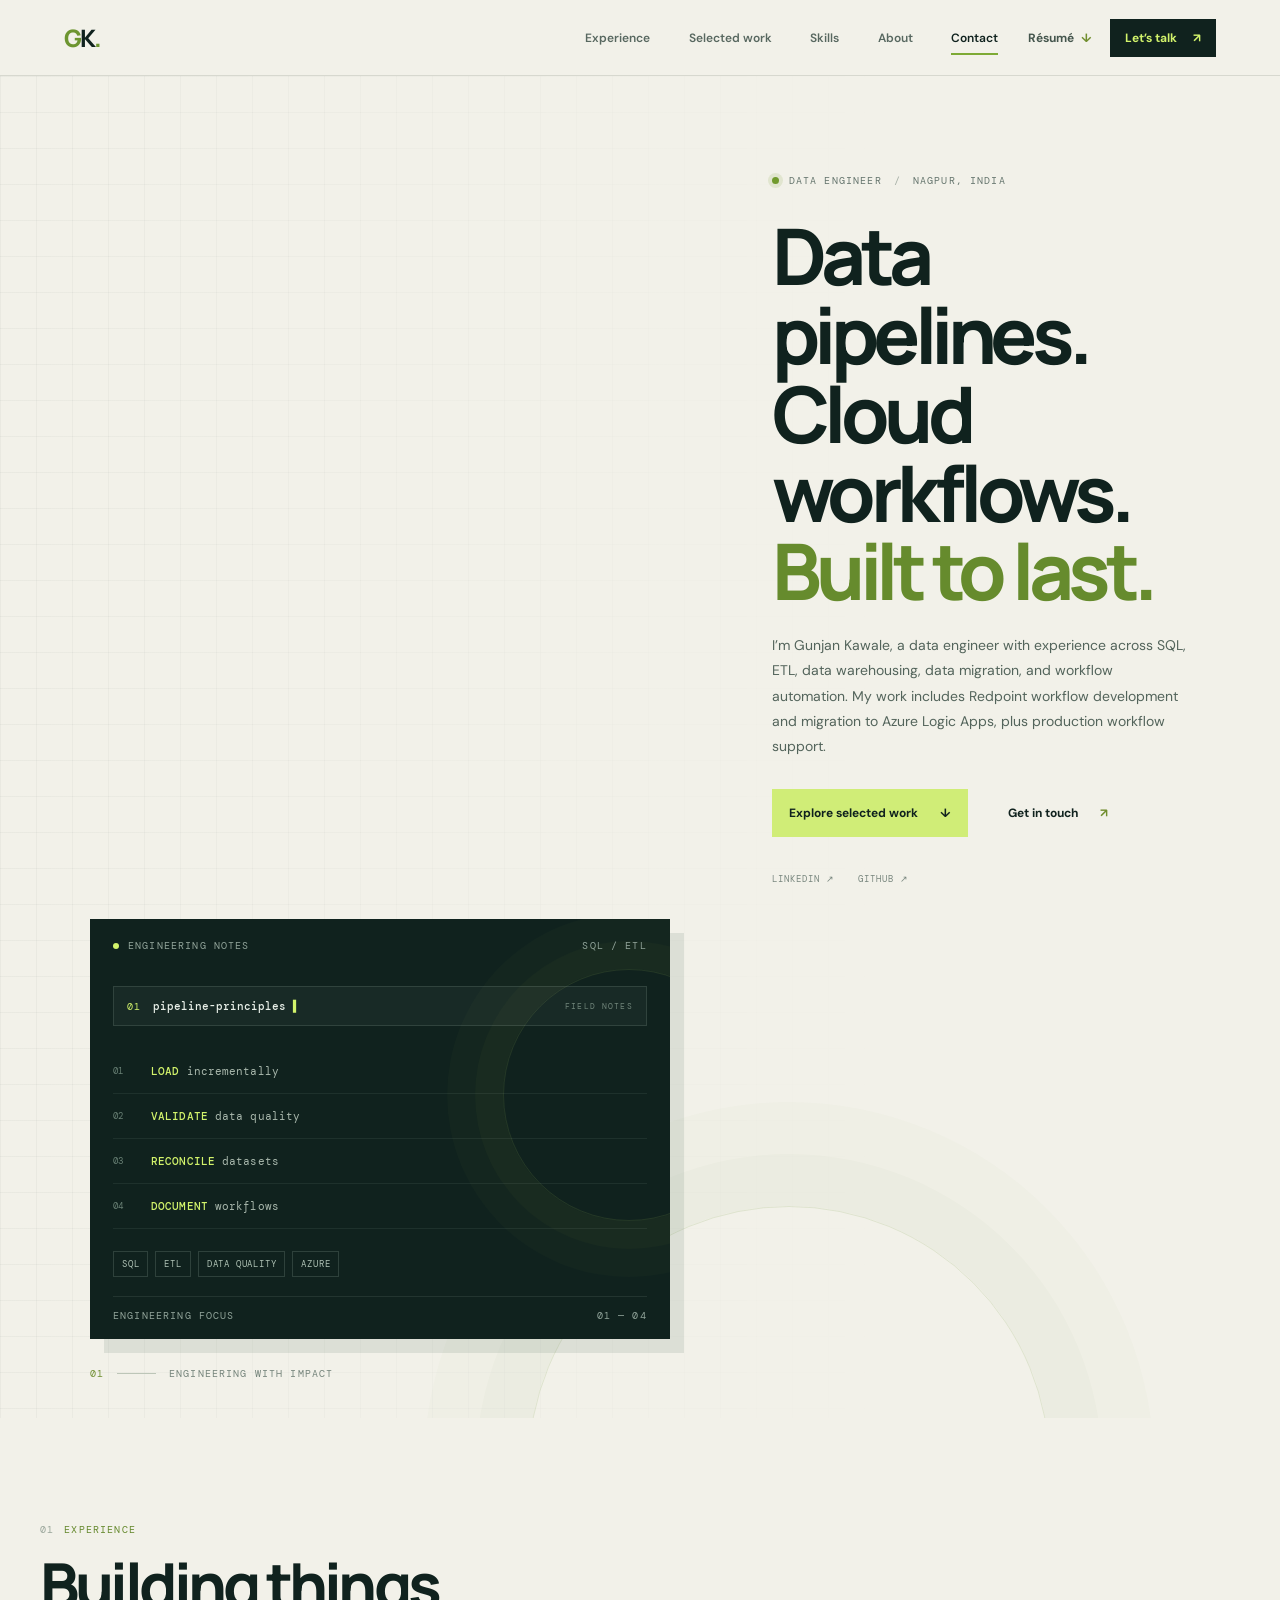
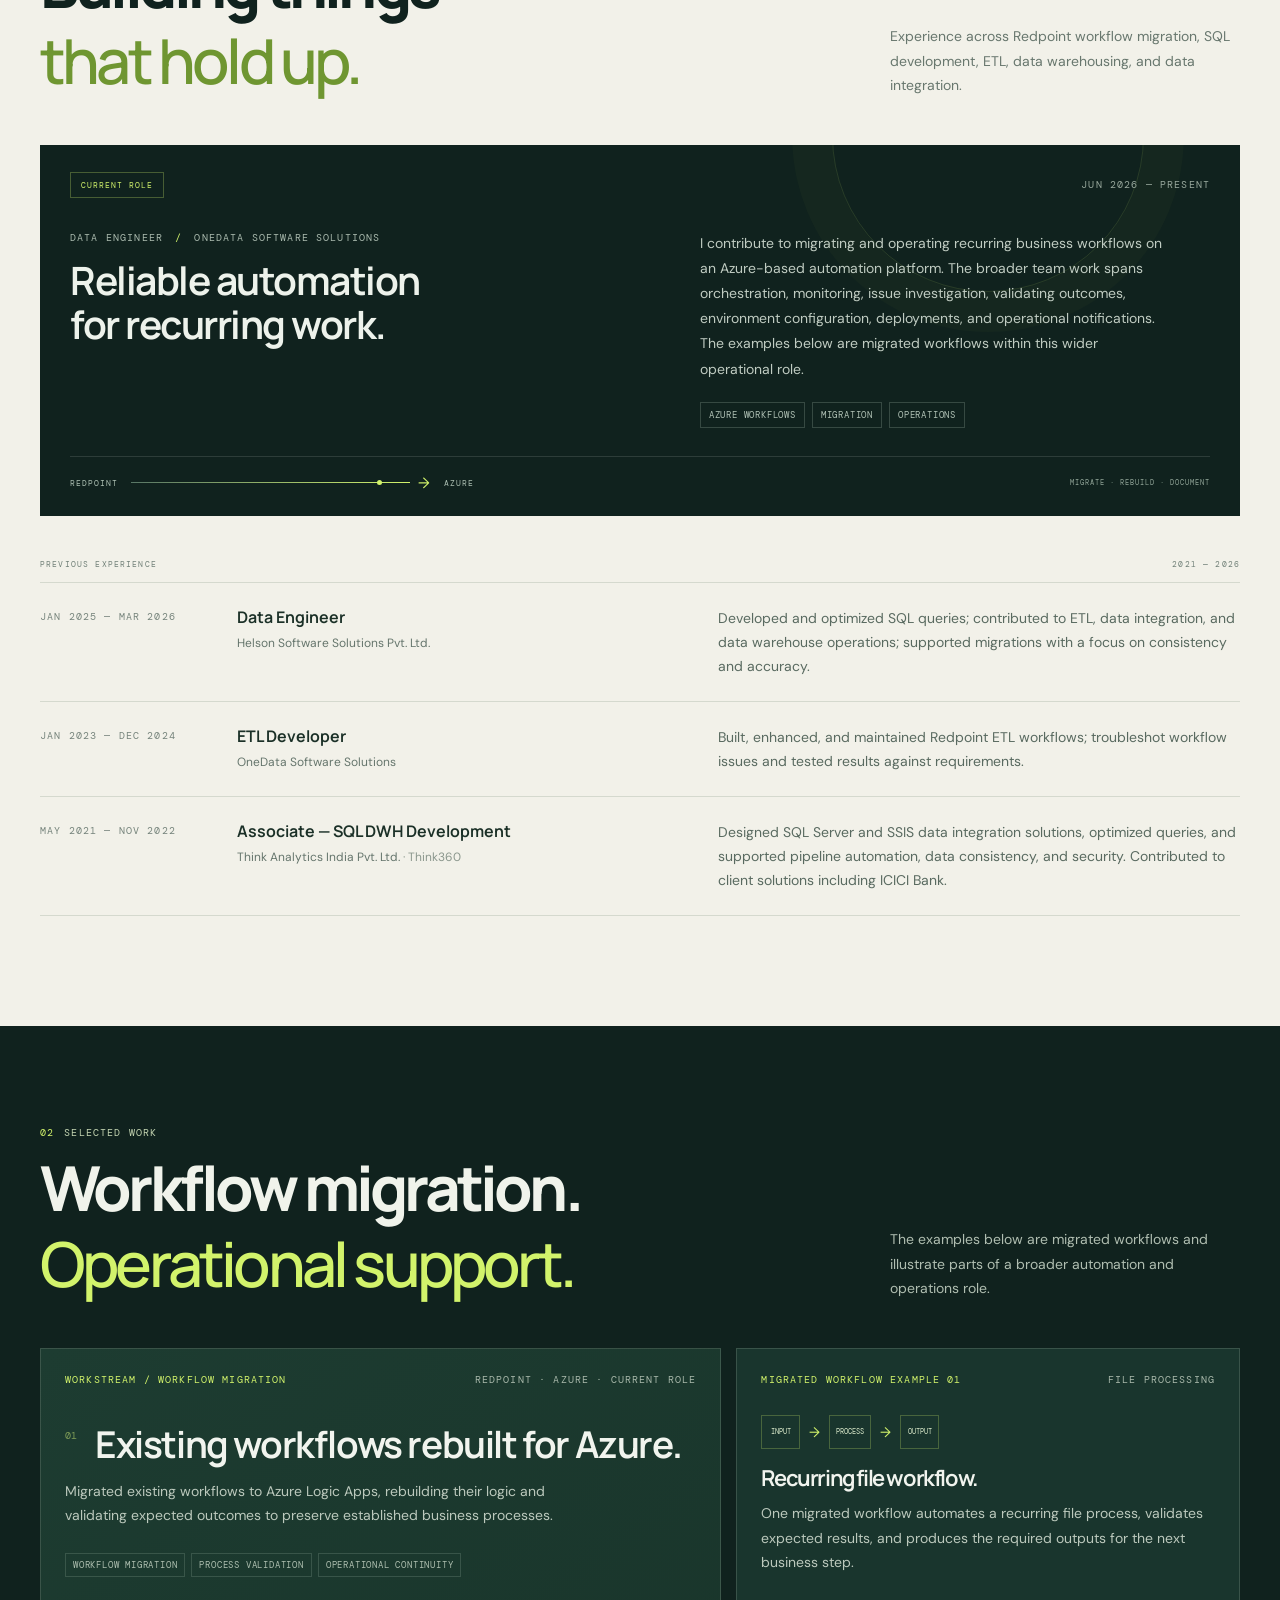
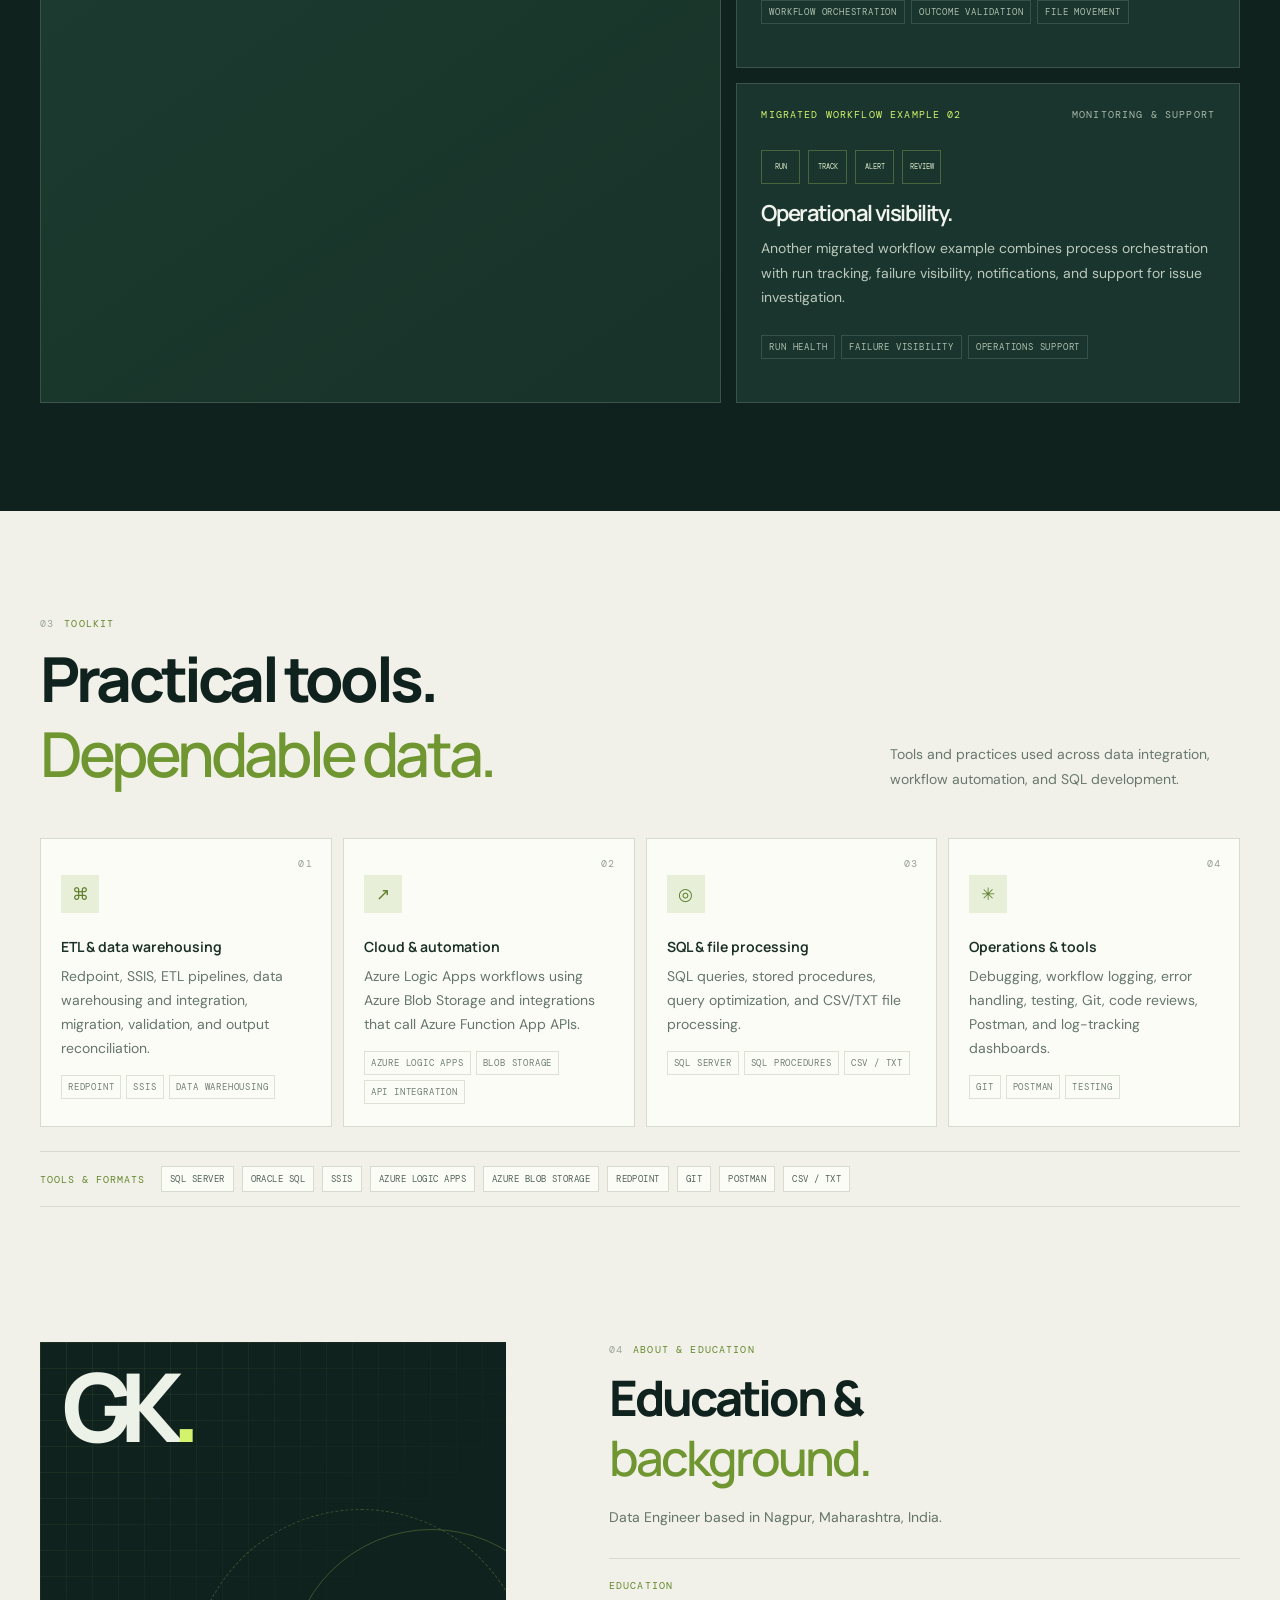
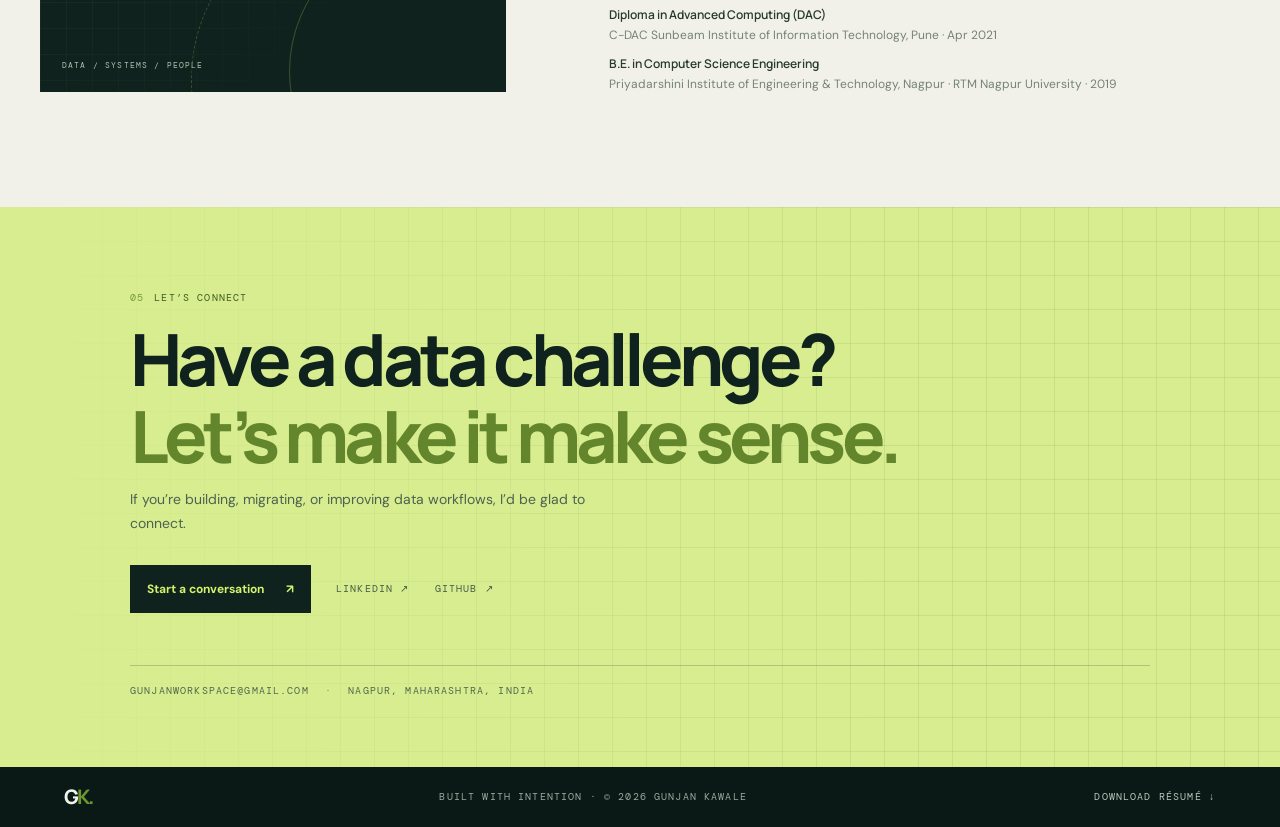
==== commit 10c5e417: "Restore portfolio content pending review" ====
--- a/index.html
+++ b/index.html
@@ -107,10 +107,10 @@
       <div class="skills-grid">
         <article class="skill-tile"><span class="skill-number">01</span><div class="skill-symbol">⌘</div><h3>ETL &amp; data warehousing</h3><p>Redpoint, SSIS, ETL pipelines, data warehousing and integration, migration, validation, and output reconciliation.</p><div class="tag-row"><span>REDPOINT</span><span>SSIS</span><span>DATA WAREHOUSING</span></div></article>
         <article class="skill-tile"><span class="skill-number">02</span><div class="skill-symbol">↗</div><h3>Cloud &amp; automation</h3><p>Azure Logic Apps workflows using Azure Blob Storage and integrations that call Azure Function App APIs.</p><div class="tag-row"><span>AZURE LOGIC APPS</span><span>BLOB STORAGE</span><span>API INTEGRATION</span></div></article>
-        <article class="skill-tile"><span class="skill-number">03</span><div class="skill-symbol">◎</div><h3>SQL &amp; file processing</h3><p>SQL queries, stored procedures, query optimization, and file handling across CSV, TXT, and PDF workflows, including moving, archiving, and email attachments.</p><div class="tag-row"><span>SQL SERVER</span><span>SQL PROCEDURES</span><span>CSV / TXT / PDF</span><span>EMAIL ATTACHMENTS</span></div></article>
+        <article class="skill-tile"><span class="skill-number">03</span><div class="skill-symbol">◎</div><h3>SQL &amp; file processing</h3><p>SQL queries, stored procedures, query optimization, and CSV/TXT file processing.</p><div class="tag-row"><span>SQL SERVER</span><span>SQL PROCEDURES</span><span>CSV / TXT</span></div></article>
         <article class="skill-tile"><span class="skill-number">04</span><div class="skill-symbol">✳</div><h3>Operations &amp; tools</h3><p>Debugging, workflow logging, error handling, testing, Git, code reviews, Postman, and log-tracking dashboards.</p><div class="tag-row"><span>GIT</span><span>POSTMAN</span><span>TESTING</span></div></article>
       </div>
-      <div class="tool-stack"><span class="tool-stack-label">TOOLS &amp; FORMATS</span><span>SQL SERVER</span><span>ORACLE SQL</span><span>SSIS</span><span>AZURE LOGIC APPS</span><span>AZURE BLOB STORAGE</span><span>REDPOINT</span><span>GIT</span><span>POSTMAN</span><span>CSV / TXT / PDF</span><span>API REQUESTS &amp; RESPONSES</span><span>EMAIL ATTACHMENTS</span></div>
+      <div class="tool-stack"><span class="tool-stack-label">TOOLS &amp; FORMATS</span><span>SQL SERVER</span><span>ORACLE SQL</span><span>SSIS</span><span>AZURE LOGIC APPS</span><span>AZURE BLOB STORAGE</span><span>REDPOINT</span><span>GIT</span><span>POSTMAN</span><span>CSV / TXT</span></div>
     </section>
 
     <section class="about-section" id="about">
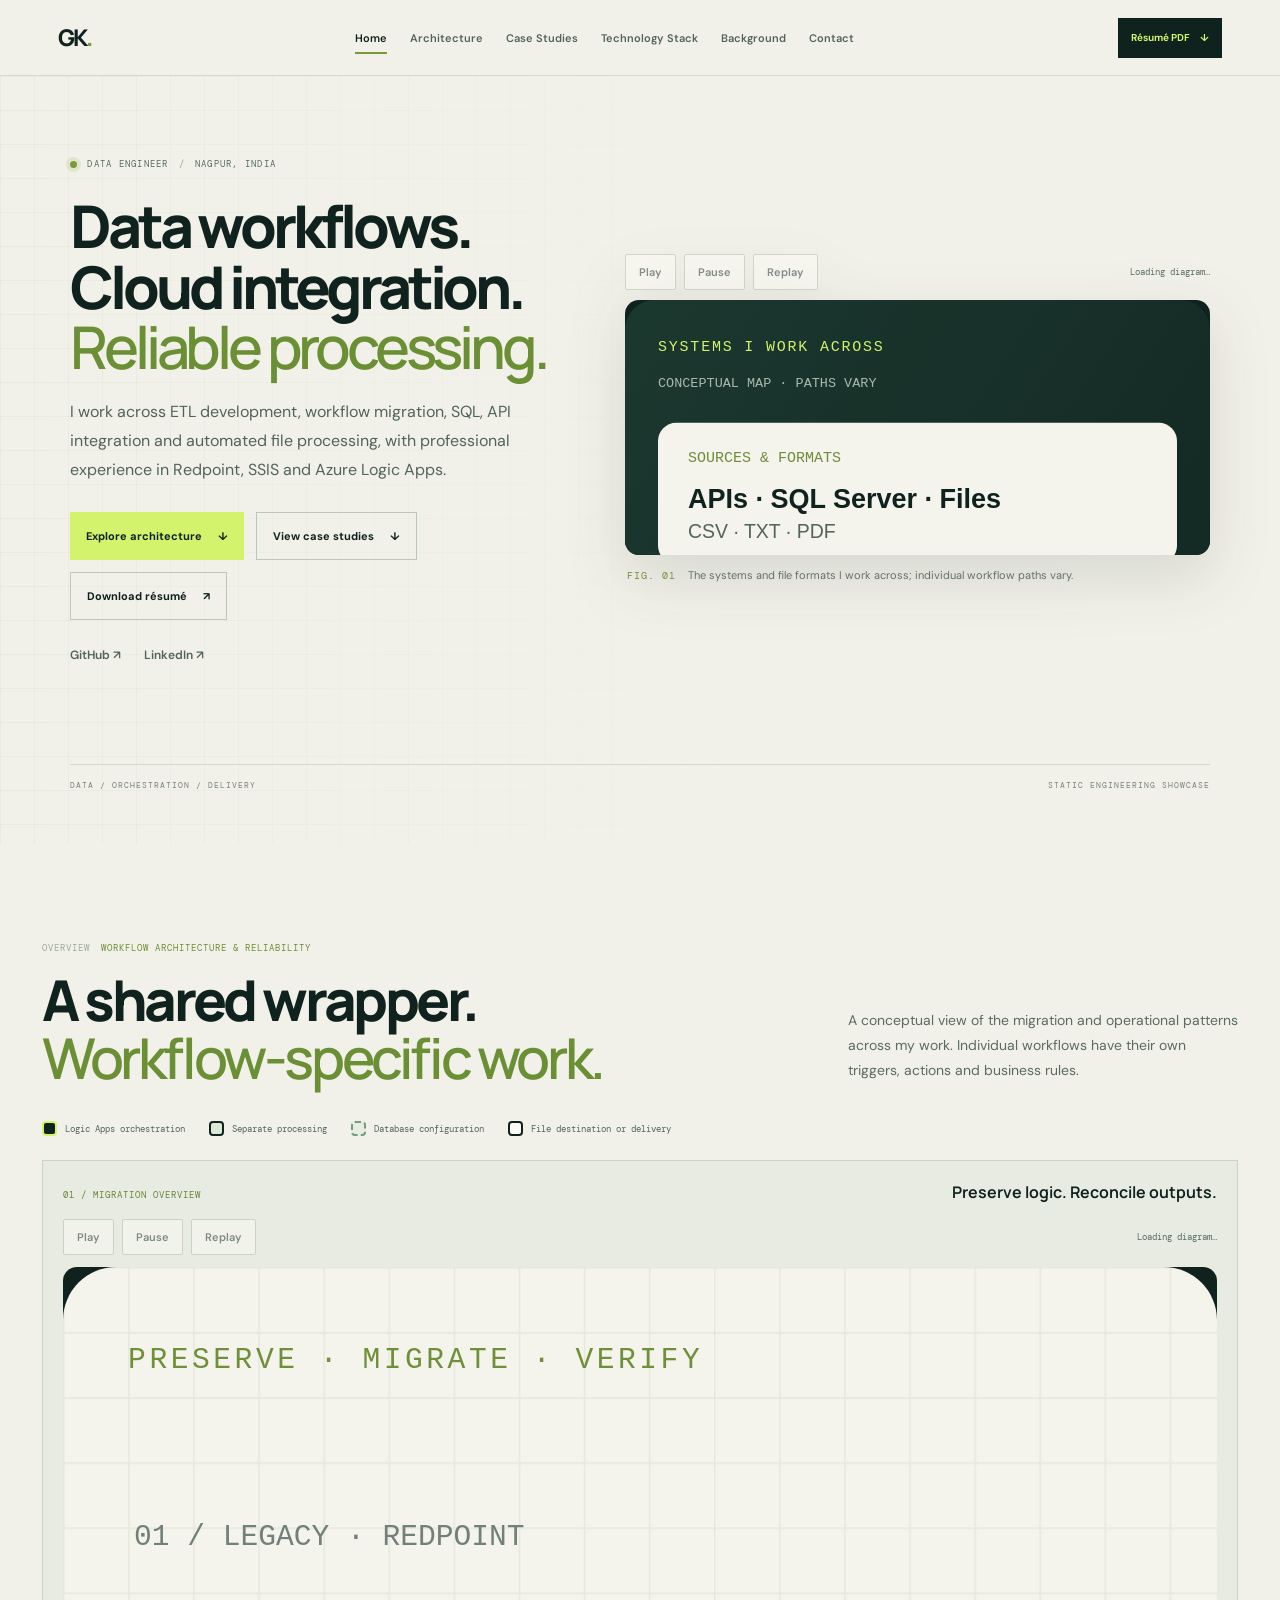
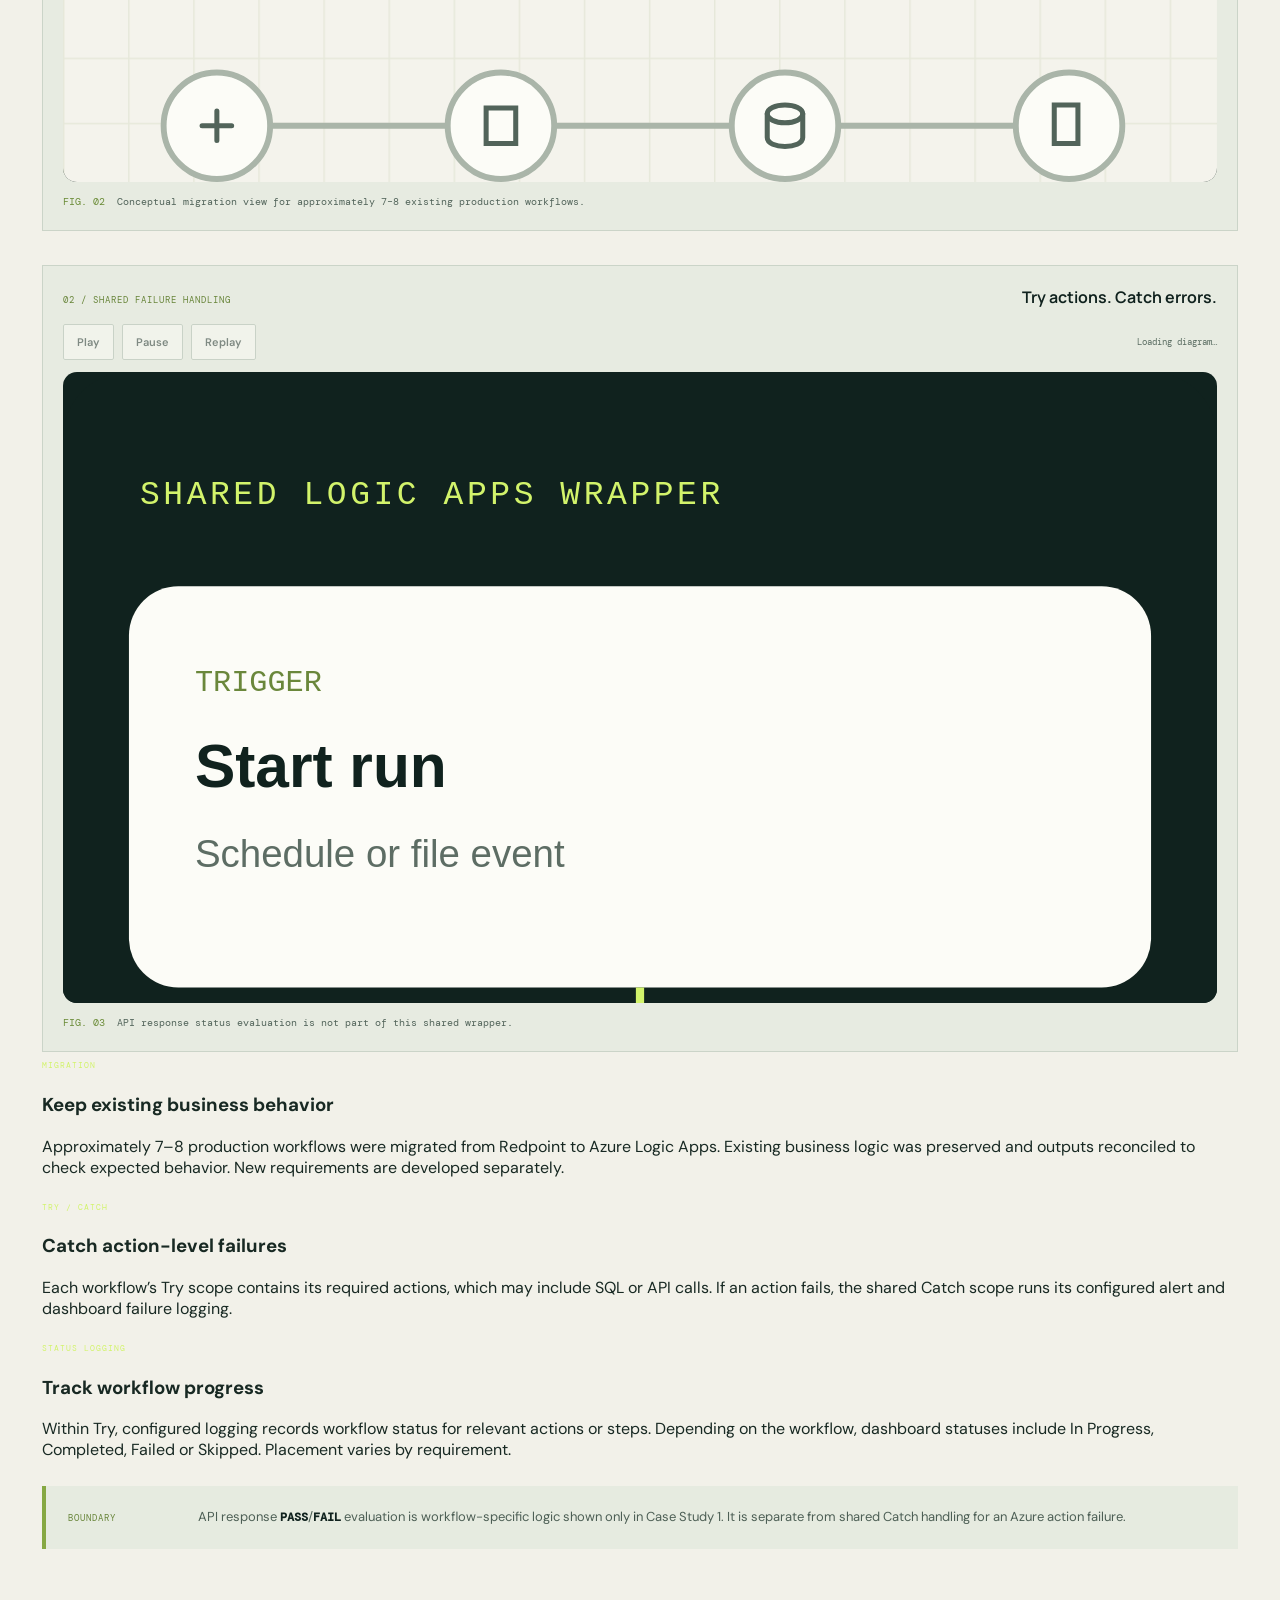
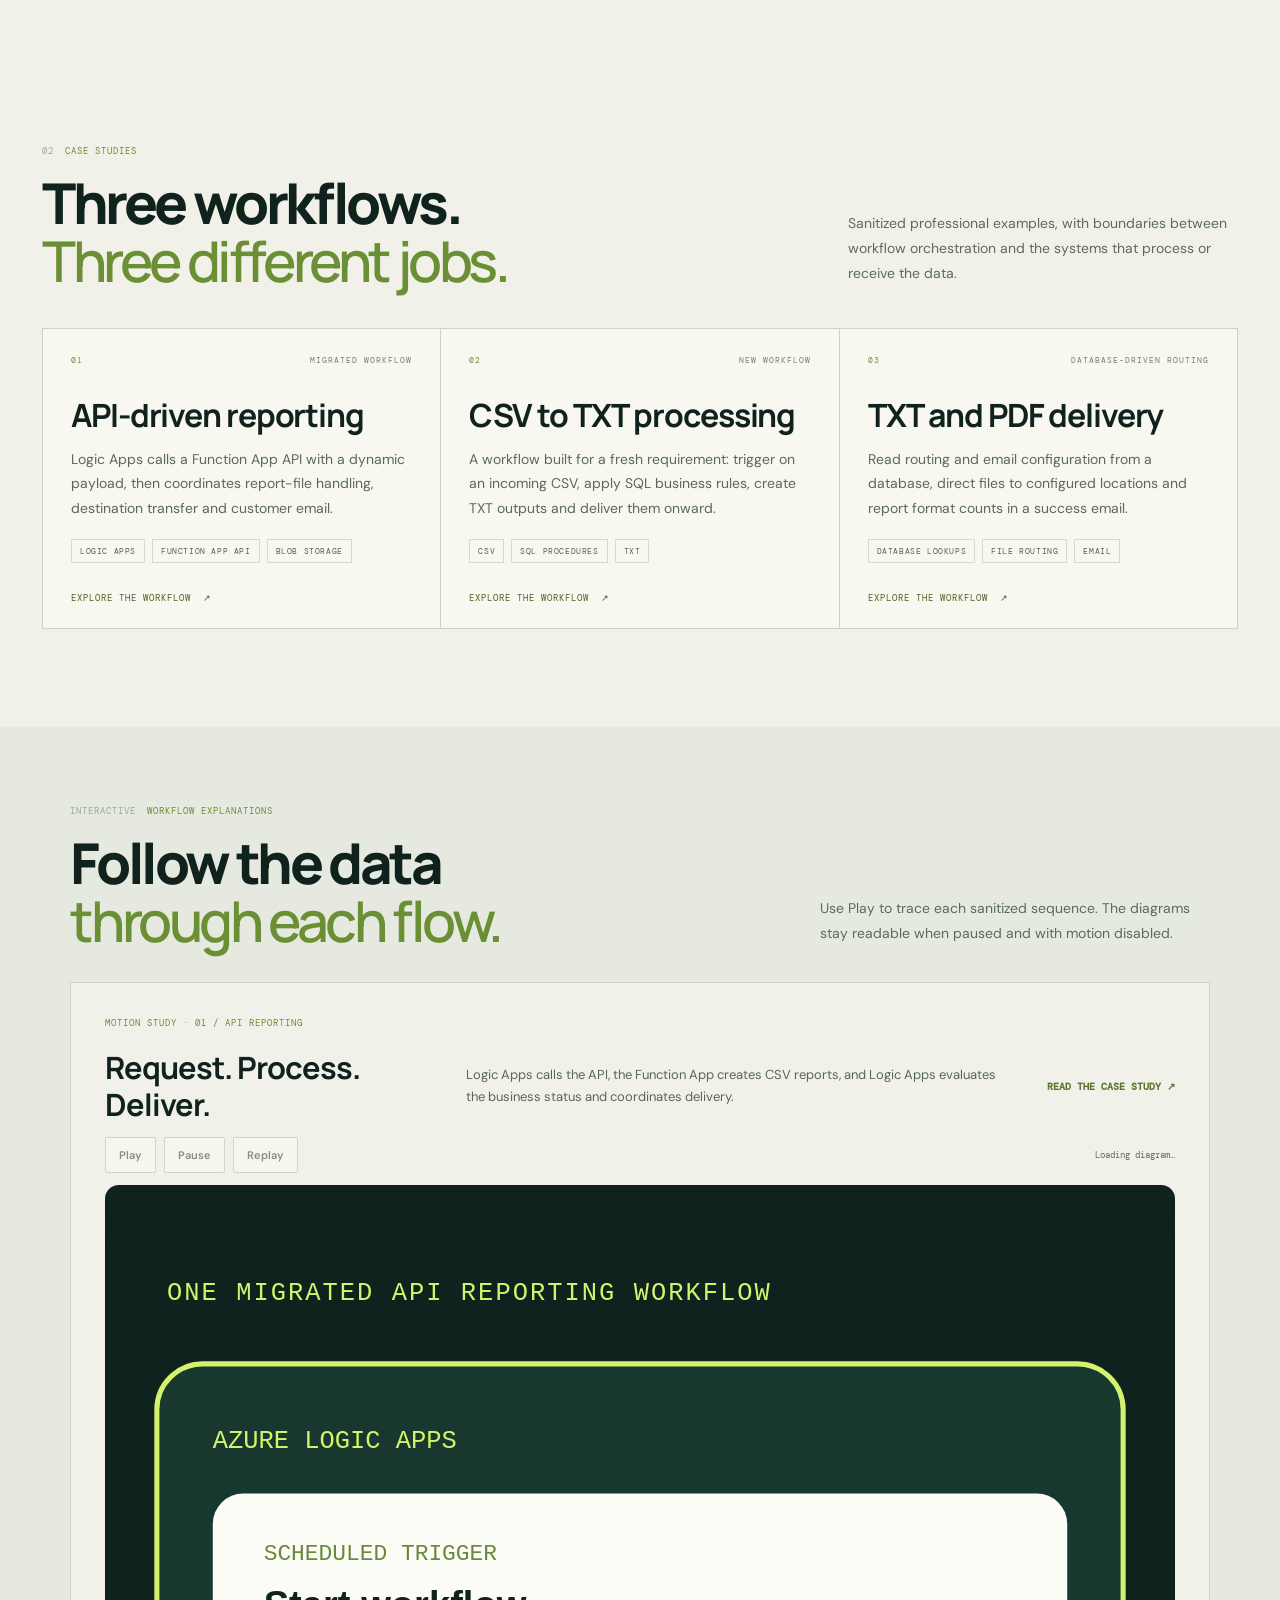
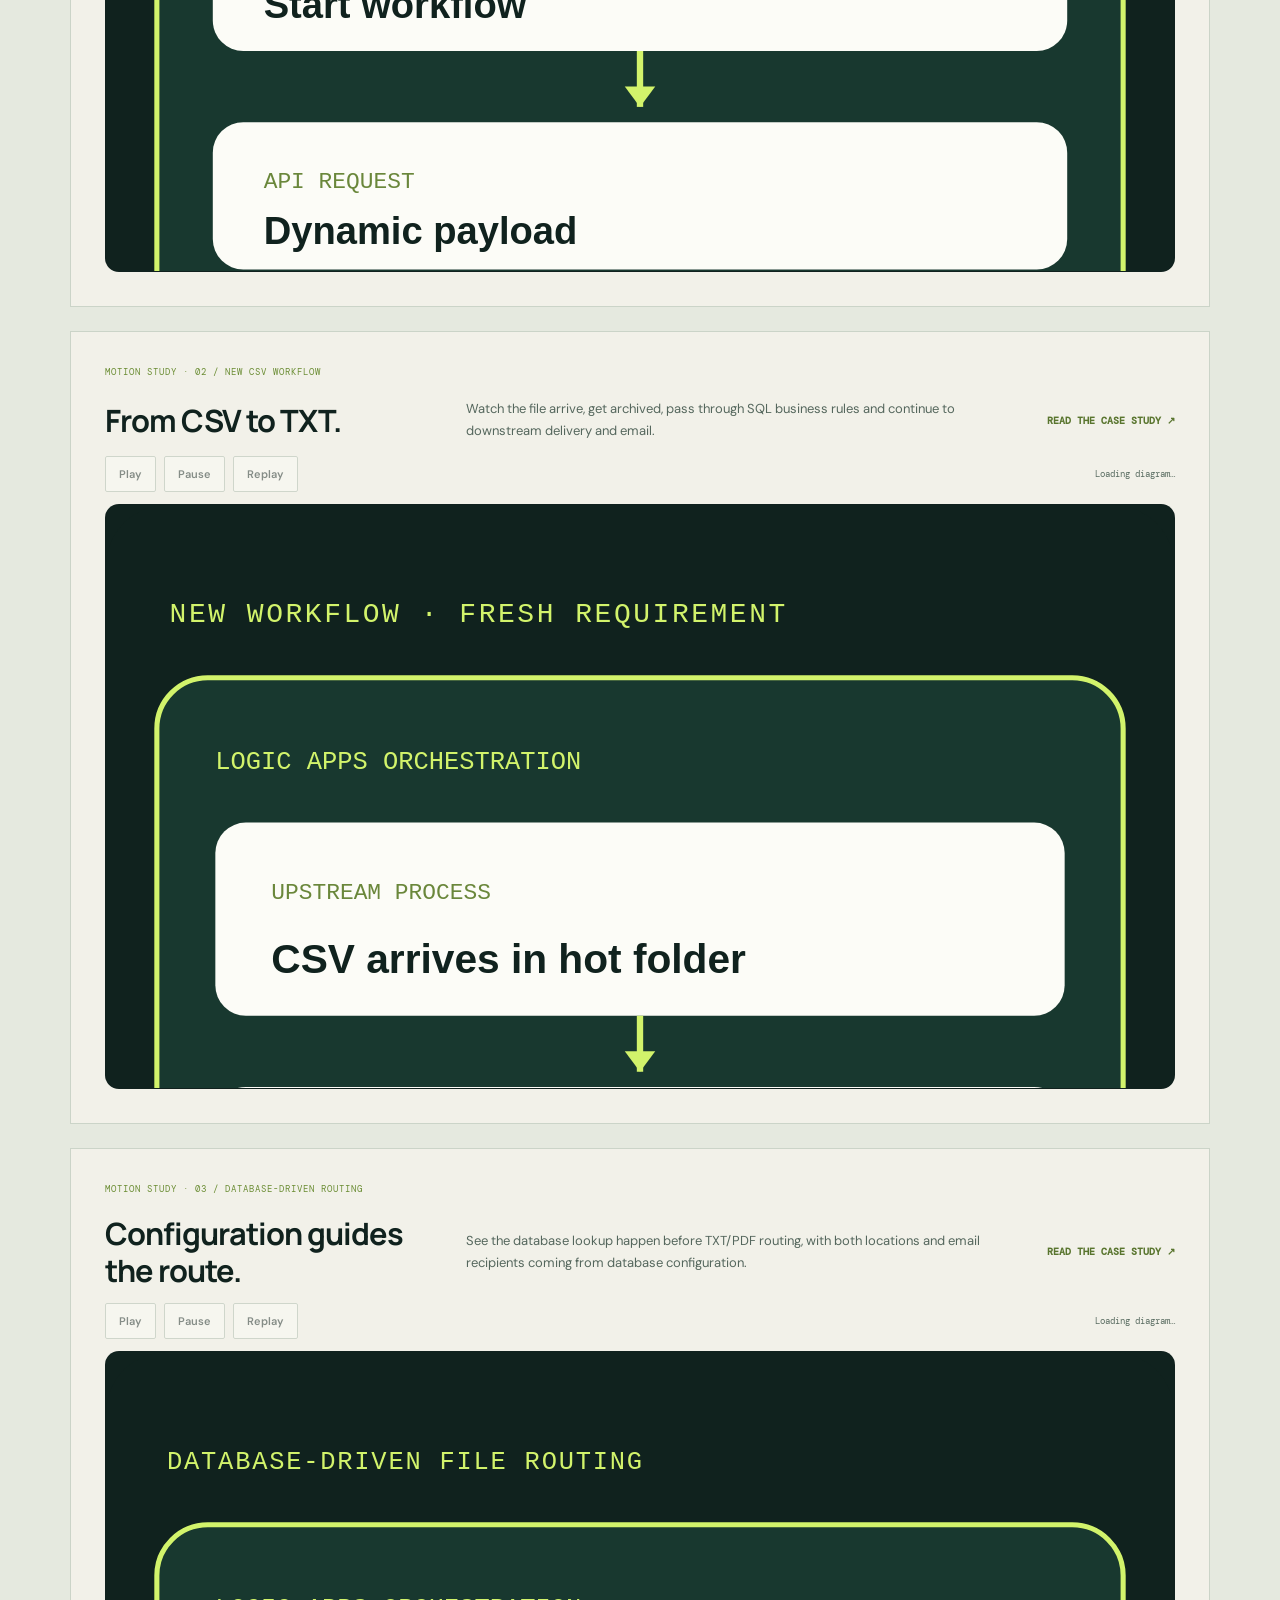
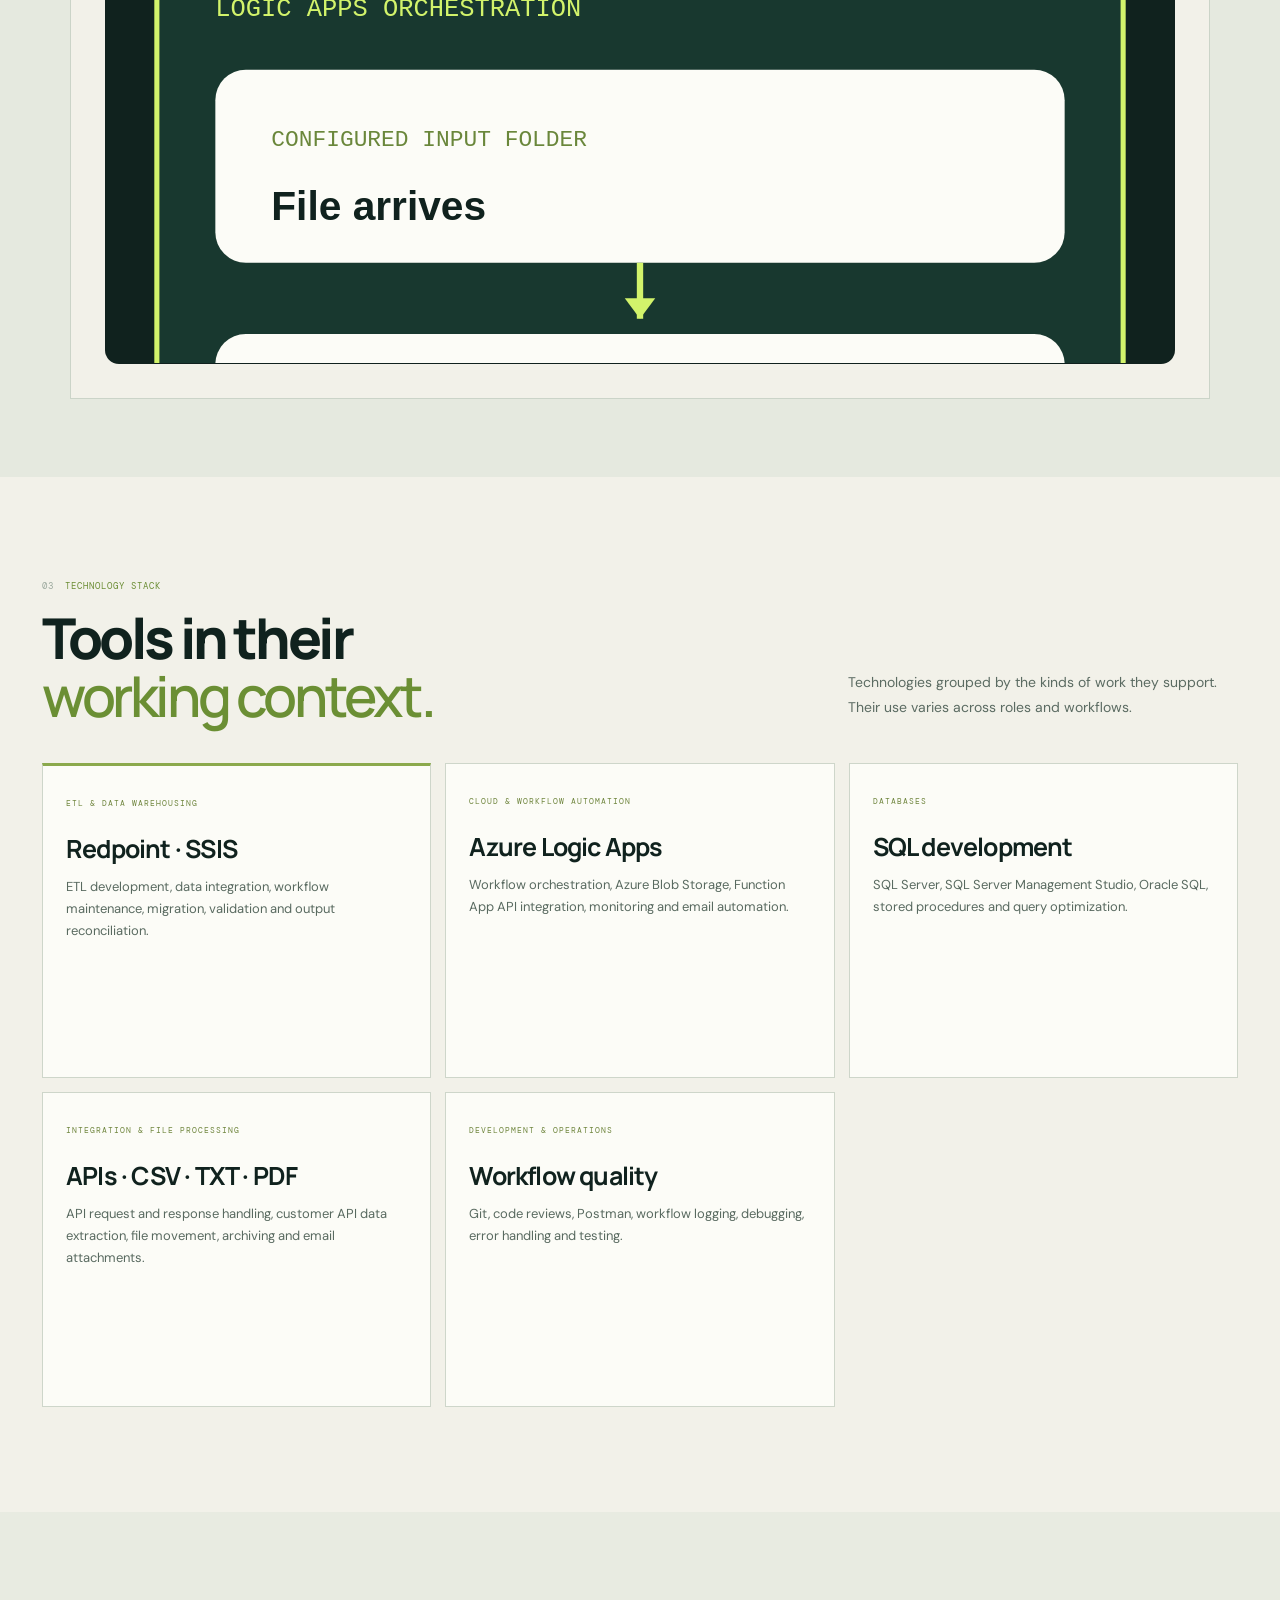
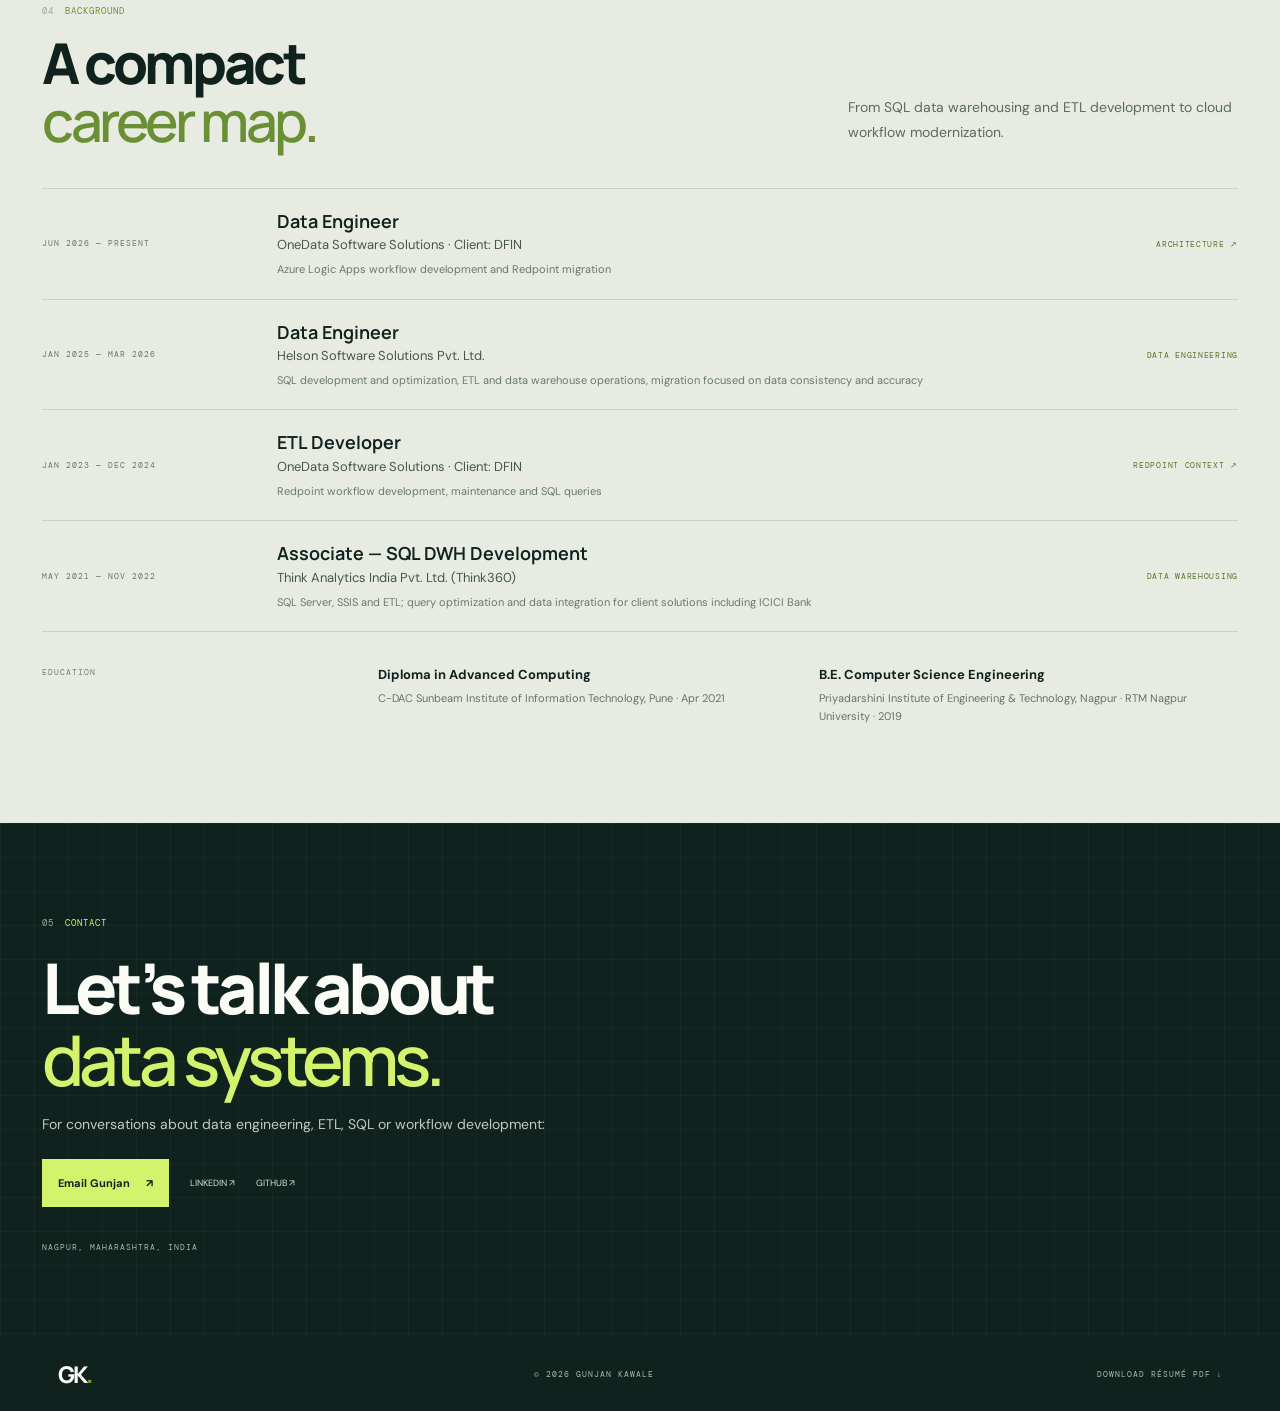
==== commit e754fd58: "Build data engineering portfolio showcase" ====
--- a/index.html
+++ b/index.html
@@ -3,129 +3,127 @@
 <head>
   <meta charset="utf-8" />
   <meta name="viewport" content="width=device-width, initial-scale=1" />
-  <meta name="theme-color" content="#101d1b" />
-  <meta name="description" content="Gunjan Kawale is a data engineer with experience across SQL, ETL, data warehousing, data migration, Redpoint, and Azure Logic Apps workflow development." />
+  <meta name="theme-color" content="#10221e" />
+  <meta name="description" content="Gunjan Kawale, Data Engineer. Technical architecture and case studies in ETL, SQL, Azure Logic Apps, workflow migration and file processing." />
   <meta property="og:type" content="website" />
   <meta property="og:title" content="Gunjan Kawale — Data Engineer" />
-  <meta property="og:description" content="SQL, ETL, data warehousing, data migration, Redpoint workflow development, and Azure Logic Apps." />
+  <meta property="og:description" content="A technical showcase of workflow architecture, ETL development, API integration and data processing." />
   <meta property="og:url" content="https://gunjankawale.github.io/gunjan-portfolio/" />
-  <meta name="twitter:card" content="summary" />
+  <meta property="og:image" content="https://gunjankawale.github.io/gunjan-portfolio/social-preview.png" />
+  <meta property="og:image:type" content="image/png" />
+  <meta property="og:image:width" content="1200" />
+  <meta property="og:image:height" content="630" />
+  <meta property="og:image:alt" content="Technical system diagram showing data sources and downstream delivery through workflow orchestration." />
+  <meta name="twitter:card" content="summary_large_image" />
   <title>Gunjan Kawale — Data Engineer</title>
   <link rel="icon" type="image/svg+xml" href="favicon.svg" />
   <link rel="preconnect" href="https://fonts.googleapis.com" />
   <link rel="preconnect" href="https://fonts.gstatic.com" crossorigin />
   <link href="https://fonts.googleapis.com/css2?family=DM+Mono:wght@400;500&family=DM+Sans:wght@400;500;600;700&family=Manrope:wght@400;500;600;700;800&display=swap" rel="stylesheet" />
-  <link rel="stylesheet" href="styles.css?v=20261018-content-pass-2" />
+  <link rel="stylesheet" href="styles.css?v=20261020-showcase-v2" />
 </head>
 <body>
   <a class="skip-link" href="#main-content">Skip to content</a>
   <header class="site-header">
-    <a class="brand" href="#home" aria-label="Gunjan Kawale, home"><span>G</span>K<span class="brand-period">.</span></a>
+    <a class="brand" href="#home" aria-label="Gunjan Kawale, home">GK<span>.</span></a>
     <nav class="main-nav" aria-label="Main navigation">
-      <a href="#work">Experience</a>
-      <a href="#impact">Selected work</a>
-      <a href="#skills">Skills</a>
-      <a href="#about">About</a>
-      <a href="#contact">Contact</a>
+      <a href="#home">Home</a><a href="#architecture">Architecture</a><a href="#case-studies">Case Studies</a><a href="#stack">Technology Stack</a><a href="#background">Background</a><a href="#contact">Contact</a>
     </nav>
-    <div class="header-actions">
-      <a class="header-resume" href="Gunjan_Kawale_Resume.pdf" download>Résumé <span>↓</span></a>
-      <a class="header-contact" href="#contact">Let’s talk <span>↗</span></a>
-    </div>
+    <a class="header-resume" href="Gunjan_Kawale_Resume.pdf" download>Résumé PDF <span aria-hidden="true">↓</span></a>
   </header>
 
   <main id="main-content">
     <section class="hero" id="home" aria-labelledby="hero-title">
-      <div class="hero-grid" aria-hidden="true"></div>
-      <div class="hero-content">
-        <p class="eyebrow"><span class="status-dot"></span> DATA ENGINEER <span class="eyebrow-divider">/</span> NAGPUR, INDIA</p>
-        <h1 id="hero-title">Data pipelines.<br />Cloud workflows.<br /><span>Built to last.</span></h1>
-        <p class="hero-intro">I’m Gunjan Kawale, a data engineer with experience across SQL, ETL, data warehousing, data migration, and workflow automation. My work includes Redpoint workflow development and migration to Azure Logic Apps, plus production workflow support.</p>
-        <div class="hero-actions">
-          <a class="button button-primary" href="#impact">Explore selected work <span>↓</span></a>
-          <a class="button button-quiet" href="mailto:gunjanworkspace@gmail.com">Get in touch <span>↗</span></a>
+      <div class="hero-copy">
+        <p class="eyebrow"><span class="status-dot" aria-hidden="true"></span> DATA ENGINEER <span class="eyebrow-divider">/</span> NAGPUR, INDIA</p>
+        <h1 id="hero-title">Data workflows.<br />Cloud integration.<br /><em>Reliable processing.</em></h1>
+        <p class="hero-intro">I work across ETL development, workflow migration, SQL, API integration and automated file processing, with professional experience in Redpoint, SSIS and Azure Logic Apps.</p>
+        <div class="hero-actions"><a class="button button-primary" href="#architecture">Explore architecture <span aria-hidden="true">↓</span></a><a class="button button-quiet" href="#case-studies">View case studies <span aria-hidden="true">↓</span></a><a class="button button-quiet" href="Gunjan_Kawale_Resume.pdf" download>Download résumé <span aria-hidden="true">↗</span></a></div>
+        <div class="hero-links" aria-label="Professional profiles"><a href="https://github.com/gunjankawale" target="_blank" rel="noreferrer">GitHub <span aria-hidden="true">↗</span></a><a href="https://www.linkedin.com/in/gunjan-kawale" target="_blank" rel="noreferrer">LinkedIn <span aria-hidden="true">↗</span></a></div>
+      </div>
+      <figure class="hero-figure">
+        <div class="motion-unit hero-motion-unit" data-motion-unit>
+          <div class="motion-controls" role="group" aria-label="Hero system map animation controls" hidden><button type="button" data-motion-play>Play</button><button type="button" data-motion-pause disabled>Pause</button><button type="button" data-motion-replay disabled>Replay</button><span data-motion-status aria-live="polite">Static diagram</span></div>
+          <div class="motion-figure">
+            <picture data-motion-fallback><source media="(max-width: 680px)" srcset="assets/diagrams/hero-system-map-mobile.svg" /><img src="assets/diagrams/hero-system-map.svg" alt="Conceptual map of customer APIs, SQL Server, and CSV, TXT and PDF files entering different Logic Apps workflows and continuing to storage, file destinations or email." /></picture>
+            <object class="motion-object" data="assets/diagrams/hero-system-map.svg" data-mobile="assets/diagrams/hero-system-map-mobile.svg" type="image/svg+xml" role="img" aria-label="Animated conceptual map of data sources flowing through workflow orchestration to storage, downstream file destinations and email." hidden><p>Data sources connect through workflow orchestration to storage, file destinations and email.</p></object>
+          </div>
         </div>
-        <div class="hero-links"><a href="https://www.linkedin.com/in/gunjan-kawale" target="_blank" rel="noreferrer">LINKEDIN ↗</a><a href="https://github.com/gunjankawale" target="_blank" rel="noreferrer">GITHUB ↗</a></div>
-      </div>
-
-      <div class="engineering-panel">
-        <div class="panel-topline"><span><i></i> ENGINEERING NOTES</span><span>SQL / ETL</span></div>
-        <div class="panel-file"><span>01</span><strong>pipeline-principles</strong><small>FIELD NOTES</small></div>
-        <div class="code-lines" aria-hidden="true">
-          <div><span>01</span><code><b>LOAD</b> <em>incrementally</em></code></div>
-          <div><span>02</span><code><b>VALIDATE</b> <em>data quality</em></code></div>
-          <div><span>03</span><code><b>RECONCILE</b> <em>datasets</em></code></div>
-          <div><span>04</span><code><b>DOCUMENT</b> <em>workflows</em></code></div>
-        </div>
-        <div class="panel-tags"><span>SQL</span><span>ETL</span><span>DATA QUALITY</span><span>AZURE</span></div>
-        <div class="panel-bottom"><span>ENGINEERING FOCUS</span><span>01 — 04</span></div>
-      </div>
-
-      <div class="hero-index"><span>01</span><span class="index-line"></span><span>ENGINEERING WITH IMPACT</span></div>
+        <figcaption><span>FIG. 01</span> The systems and file formats I work across; individual workflow paths vary.</figcaption>
+      </figure>
+      <div class="hero-footnote"><span>DATA / ORCHESTRATION / DELIVERY</span><span>STATIC ENGINEERING SHOWCASE</span></div>
     </section>
 
-    <section class="section experience-section" id="work">
-      <div class="section-heading">
-        <div><p class="section-label"><span>01</span> EXPERIENCE</p><h2>Building things<br /><em>that hold up.</em></h2></div>
-        <p class="section-summary">Experience across Redpoint workflow migration, SQL development, ETL, data warehousing, and data integration.</p>
+    <section class="section architecture-section" id="architecture" aria-labelledby="architecture-title">
+      <div class="section-heading"><div><p class="section-label"><span>OVERVIEW</span> WORKFLOW ARCHITECTURE &amp; RELIABILITY</p><h2 id="architecture-title">A shared wrapper.<br /><em>Workflow-specific work.</em></h2></div><p class="section-summary">A conceptual view of the migration and operational patterns across my work. Individual workflows have their own triggers, actions and business rules.</p></div>
+      <div class="diagram-legend" aria-label="Diagram legend"><span><i class="legend-mark legend-orchestration" aria-hidden="true"></i>Logic Apps orchestration</span><span><i class="legend-mark legend-processing" aria-hidden="true"></i>Separate processing</span><span><i class="legend-mark legend-database" aria-hidden="true"></i>Database configuration</span><span><i class="legend-mark legend-destination" aria-hidden="true"></i>File destination or delivery</span></div>
+      <div class="architecture-motion-grid">
+        <figure class="editorial-diagram motion-unit" data-motion-unit>
+          <div class="diagram-heading"><span>01 / MIGRATION OVERVIEW</span><strong>Preserve logic. Reconcile outputs.</strong></div>
+          <div class="motion-controls" role="group" aria-label="Migration overview animation controls" hidden><button type="button" data-motion-play>Play</button><button type="button" data-motion-pause disabled>Pause</button><button type="button" data-motion-replay disabled>Replay</button><span data-motion-status aria-live="polite">Static diagram</span></div>
+          <div class="motion-figure"><picture data-motion-fallback><source media="(max-width: 680px)" srcset="assets/diagrams/case-redpoint-migration-mobile.svg" /><img src="assets/diagrams/case-redpoint-migration.svg" alt="Aligned legacy Redpoint and Azure Logic Apps workflow stages carry forward the same business logic; their outputs are reconciled and validated." /></picture><object class="motion-object" data="assets/diagrams/case-redpoint-migration.svg" data-mobile="assets/diagrams/case-redpoint-migration-mobile.svg" type="image/svg+xml" role="img" aria-label="Animated comparison of Redpoint and Azure Logic Apps workflow paths showing preserved business rules and output reconciliation." hidden><p>Existing business logic is carried into Logic Apps and outputs are reconciled.</p></object></div>
+          <figcaption><span>FIG. 02</span> Conceptual migration view for approximately 7–8 existing production workflows.</figcaption>
+        </figure>
+        <figure class="editorial-diagram motion-unit" data-motion-unit>
+          <div class="diagram-heading"><span>02 / SHARED FAILURE HANDLING</span><strong>Try actions. Catch errors.</strong></div>
+          <div class="motion-controls" role="group" aria-label="Try and Catch architecture animation controls" hidden><button type="button" data-motion-play>Play</button><button type="button" data-motion-pause disabled>Pause</button><button type="button" data-motion-replay disabled>Replay</button><span data-motion-status aria-live="polite">Static diagram</span></div>
+          <div class="motion-figure"><picture data-motion-fallback><source media="(max-width: 680px)" srcset="assets/diagrams/architecture-wrapper-mobile.svg" /><img src="assets/diagrams/workflow-architecture.svg" alt="Shared Logic Apps wrapper with workflow-specific actions and dashboard status logging in Try; action failures go to Catch for an email alert and dashboard failure log." /></picture><object class="motion-object" data="assets/diagrams/workflow-architecture.svg" data-mobile="assets/diagrams/architecture-wrapper-mobile.svg" type="image/svg+xml" role="img" aria-label="Animated shared Logic Apps Try and Catch wrapper with status tracking, email alert and dashboard failure logging." hidden><p>Actions vary within Try; action errors go to Catch for alerts and failure logging.</p></object></div>
+          <figcaption><span>FIG. 03</span> API response status evaluation is not part of this shared wrapper.</figcaption>
+        </figure>
       </div>
-      <article class="current-role">
-        <div class="role-top"><span class="role-badge">CURRENT ROLE</span><span class="role-date">JUN 2026 — PRESENT</span></div>
-        <div class="current-role-grid">
-          <div><p class="company">DATA ENGINEER <span>/</span> ONEDATA SOFTWARE SOLUTIONS</p><h3>Reliable automation<br />for recurring work.</h3></div>
-          <div class="role-description"><p>I contribute to migrating and operating recurring business workflows on an Azure-based automation platform. The broader team work spans orchestration, monitoring, issue investigation, validating outcomes, environment configuration, deployments, and operational notifications. The examples below are migrated workflows within this wider operational role.</p><div class="tag-row"><span>AZURE WORKFLOWS</span><span>MIGRATION</span><span>OPERATIONS</span></div></div>
-        </div>
-        <div class="role-flow"><span>REDPOINT</span><div class="role-flow-line"><i></i><b>→</b></div><span>AZURE</span><small>MIGRATE · REBUILD · DOCUMENT</small></div>
-      </article>
-      <div class="timeline-title"><span>PREVIOUS EXPERIENCE</span><span>2021 — 2026</span></div>
-      <div class="timeline">
-        <article class="timeline-item"><div class="timeline-date">JAN 2025 — MAR 2026</div><div class="timeline-role"><h3>Data Engineer</h3><p>Helson Software Solutions Pvt. Ltd.</p></div><p class="timeline-detail">Developed and optimized SQL queries; contributed to ETL, data integration, and data warehouse operations; supported migrations with a focus on consistency and accuracy.</p></article>
-        <article class="timeline-item"><div class="timeline-date">JAN 2023 — DEC 2024</div><div class="timeline-role"><h3>ETL Developer</h3><p>OneData Software Solutions</p></div><p class="timeline-detail">Built, enhanced, and maintained Redpoint ETL workflows; troubleshot workflow issues and tested results against requirements.</p></article>
-        <article class="timeline-item"><div class="timeline-date">MAY 2021 — NOV 2022</div><div class="timeline-role"><h3>Associate — SQL DWH Development</h3><p>Think Analytics India Pvt. Ltd. <span>· Think360</span></p></div><p class="timeline-detail">Designed SQL Server and SSIS data integration solutions, optimized queries, and supported pipeline automation, data consistency, and security. Contributed to client solutions including ICICI Bank.</p></article>
+      <div class="architecture-notes">
+        <article><span class="note-number">MIGRATION</span><h3>Keep existing business behavior</h3><p>Approximately 7–8 production workflows were migrated from Redpoint to Azure Logic Apps. Existing business logic was preserved and outputs reconciled to check expected behavior. New requirements are developed separately.</p></article>
+        <article><span class="note-number">TRY / CATCH</span><h3>Catch action-level failures</h3><p>Each workflow’s Try scope contains its required actions, which may include SQL or API calls. If an action fails, the shared Catch scope runs its configured alert and dashboard failure logging.</p></article>
+        <article><span class="note-number">STATUS LOGGING</span><h3>Track workflow progress</h3><p>Within Try, configured logging records workflow status for relevant actions or steps. Depending on the workflow, dashboard statuses include In Progress, Completed, Failed or Skipped. Placement varies by requirement.</p></article>
+      </div>
+      <div class="architecture-callout"><span>BOUNDARY</span><p>API response <code>PASS</code>/<code>FAIL</code> evaluation is workflow-specific logic shown only in Case Study 1. It is separate from shared Catch handling for an Azure action failure.</p></div>
+    </section>
+
+    <section class="section cases-section" id="case-studies" aria-labelledby="cases-title">
+      <div class="section-heading"><div><p class="section-label"><span>02</span> CASE STUDIES</p><h2 id="cases-title">Three workflows.<br /><em>Three different jobs.</em></h2></div><p class="section-summary">Sanitized professional examples, with boundaries between workflow orchestration and the systems that process or receive the data.</p></div>
+      <div class="case-index-grid case-index-grid-three">
+        <article class="case-index-card"><div class="case-index-top"><span>01</span><span>MIGRATED WORKFLOW</span></div><h3>API-driven reporting</h3><p>Logic Apps calls a Function App API with a dynamic payload, then coordinates report-file handling, destination transfer and customer email.</p><div class="case-tags"><span>LOGIC APPS</span><span>FUNCTION APP API</span><span>BLOB STORAGE</span></div><a href="projects/api-reporting.html">Explore the workflow <span aria-hidden="true">↗</span></a></article>
+        <article class="case-index-card"><div class="case-index-top"><span>02</span><span>NEW WORKFLOW</span></div><h3>CSV to TXT processing</h3><p>A workflow built for a fresh requirement: trigger on an incoming CSV, apply SQL business rules, create TXT outputs and deliver them onward.</p><div class="case-tags"><span>CSV</span><span>SQL PROCEDURES</span><span>TXT</span></div><a href="projects/csv-processing.html">Explore the workflow <span aria-hidden="true">↗</span></a></article>
+        <article class="case-index-card"><div class="case-index-top"><span>03</span><span>DATABASE-DRIVEN ROUTING</span></div><h3>TXT and PDF delivery</h3><p>Read routing and email configuration from a database, direct files to configured locations and report format counts in a success email.</p><div class="case-tags"><span>DATABASE LOOKUPS</span><span>FILE ROUTING</span><span>EMAIL</span></div><a href="projects/file-routing.html">Explore the workflow <span aria-hidden="true">↗</span></a></article>
       </div>
     </section>
 
-    <section class="impact-section" id="impact">
-      <div class="section impact-inner">
-        <div class="section-heading impact-heading">
-          <div><p class="section-label"><span>02</span> SELECTED WORK</p><h2>Workflow migration.<br /><em>Operational support.</em></h2></div>
-          <p class="section-summary">The examples below are migrated workflows and illustrate parts of a broader automation and operations role.</p>
-        </div>
-        <div class="impact-grid">
-          <article class="impact-card impact-card-wide"><div class="impact-card-head"><span>WORKSTREAM / WORKFLOW MIGRATION</span><span>REDPOINT · AZURE · CURRENT ROLE</span></div><div class="case-title-row"><span class="case-index">01</span><h3>Existing workflows rebuilt for Azure.</h3></div><p>Migrated existing workflows to Azure Logic Apps, rebuilding their logic and validating expected outcomes to preserve established business processes.</p><div class="case-stack"><span>WORKFLOW MIGRATION</span><span>PROCESS VALIDATION</span><span>OPERATIONAL CONTINUITY</span></div></article>
-          <article class="impact-card impact-card-migration"><div class="impact-card-head"><span>MIGRATED WORKFLOW EXAMPLE 01</span><span>FILE PROCESSING</span></div><div class="integration-graphic" aria-hidden="true"><i>INPUT</i><b>→</b><i>PROCESS</i><b>→</b><i>OUTPUT</i></div><h3>Recurring file workflow.</h3><p>One migrated workflow automates a recurring file process, validates expected results, and produces the required outputs for the next business step.</p><div class="case-stack"><span>WORKFLOW ORCHESTRATION</span><span>OUTCOME VALIDATION</span><span>FILE MOVEMENT</span></div></article>
-          <article class="impact-card impact-card-integration"><div class="impact-card-head"><span>MIGRATED WORKFLOW EXAMPLE 02</span><span>MONITORING &amp; SUPPORT</span></div><div class="integration-graphic" aria-hidden="true"><i>RUN</i><i>TRACK</i><i>ALERT</i><i>REVIEW</i></div><h3>Operational visibility.</h3><p>Another migrated workflow example combines process orchestration with run tracking, failure visibility, notifications, and support for issue investigation.</p><div class="case-stack"><span>RUN HEALTH</span><span>FAILURE VISIBILITY</span><span>OPERATIONS SUPPORT</span></div></article>
-        </div>
+    <section class="case-motion-section" aria-label="Interactive workflow explanations">
+      <div class="section-heading motion-studies-heading"><div><p class="section-label"><span>INTERACTIVE</span> WORKFLOW EXPLANATIONS</p><h2>Follow the data<br /><em>through each flow.</em></h2></div><p class="section-summary">Use Play to trace each sanitized sequence. The diagrams stay readable when paused and with motion disabled.</p></div>
+      <div class="case-motion-grid">
+        <article class="case-motion-card motion-unit" data-motion-unit><div class="case-motion-copy"><p class="section-label">MOTION STUDY · 01 / API REPORTING</p><h3>Request. Process. Deliver.</h3><p>Logic Apps calls the API, the Function App creates CSV reports, and Logic Apps evaluates the business status and coordinates delivery.</p><a href="projects/api-reporting.html">Read the case study ↗</a></div><div class="motion-controls" role="group" aria-label="API reporting animation controls" hidden><button type="button" data-motion-play>Play</button><button type="button" data-motion-pause disabled>Pause</button><button type="button" data-motion-replay disabled>Replay</button><span data-motion-status aria-live="polite">Static diagram</span></div><div class="motion-figure"><picture data-motion-fallback><source media="(max-width: 680px)" srcset="assets/diagrams/api-reporting-mobile.svg" /><img src="assets/diagrams/api-reporting.svg" alt="Logic Apps sends a dynamic request to a Function App, evaluates its returned status and coordinates CSV file transfer and customer email." /></picture><object class="motion-object" data="assets/diagrams/api-reporting.svg" data-mobile="assets/diagrams/api-reporting-mobile.svg" type="image/svg+xml" role="img" aria-label="Animated API-driven reporting sequence with separate PASS and FAIL business paths." hidden><p>Logic Apps calls the Function App API and coordinates status evaluation and report delivery.</p></object></div></article>
+        <article class="case-motion-card motion-unit" data-motion-unit><div class="case-motion-copy"><p class="section-label">MOTION STUDY · 02 / NEW CSV WORKFLOW</p><h3>From CSV to TXT.</h3><p>Watch the file arrive, get archived, pass through SQL business rules and continue to downstream delivery and email.</p><a href="projects/csv-processing.html">Read the case study ↗</a></div><div class="motion-controls" role="group" aria-label="CSV processing animation controls" hidden><button type="button" data-motion-play>Play</button><button type="button" data-motion-pause disabled>Pause</button><button type="button" data-motion-replay disabled>Replay</button><span data-motion-status aria-live="polite">Static diagram</span></div><div class="motion-figure"><picture data-motion-fallback><source media="(max-width: 680px)" srcset="assets/diagrams/csv-processing-mobile.svg" /><img src="assets/diagrams/csv-processing.svg" alt="A new workflow archives incoming CSV, applies SQL stored procedures, creates TXT outputs and delivers attachments downstream and by email." /></picture><object class="motion-object" data="assets/diagrams/csv-processing.svg" data-mobile="assets/diagrams/csv-processing-mobile.svg" type="image/svg+xml" role="img" aria-label="Animated new CSV processing workflow from hot-folder trigger through SQL and TXT delivery." hidden><p>The new Logic Apps workflow archives its CSV input, applies SQL rules and generates TXT outputs.</p></object></div></article>
+        <article class="case-motion-card motion-unit" data-motion-unit><div class="case-motion-copy"><p class="section-label">MOTION STUDY · 03 / DATABASE-DRIVEN ROUTING</p><h3>Configuration guides the route.</h3><p>See the database lookup happen before TXT/PDF routing, with both locations and email recipients coming from database configuration.</p><a href="projects/file-routing.html">Read the case study ↗</a></div><div class="motion-controls" role="group" aria-label="File routing animation controls" hidden><button type="button" data-motion-play>Play</button><button type="button" data-motion-pause disabled>Pause</button><button type="button" data-motion-replay disabled>Replay</button><span data-motion-status aria-live="polite">Static diagram</span></div><div class="motion-figure"><picture data-motion-fallback><source media="(max-width: 680px)" srcset="assets/diagrams/file-routing-mobile.svg" /><img src="assets/diagrams/file-routing.svg" alt="Logic Apps reads database routing and email configuration before identifying TXT/PDF files and moving them to configured destinations." /></picture><object class="motion-object" data="assets/diagrams/file-routing.svg" data-mobile="assets/diagrams/file-routing-mobile.svg" type="image/svg+xml" role="img" aria-label="Animated database-driven file routing sequence with configured destinations and recipients." hidden><p>Database values supply the locations and recipients used by the TXT and PDF routing workflow.</p></object></div></article>
       </div>
     </section>
 
-    <section class="section skills-section" id="skills">
-      <div class="section-heading">
-        <div><p class="section-label"><span>03</span> TOOLKIT</p><h2>Practical tools.<br /><em>Dependable data.</em></h2></div>
-        <p class="section-summary">Tools and practices used across data integration, workflow automation, and SQL development.</p>
+    <section class="section stack-section" id="stack" aria-labelledby="stack-title">
+      <div class="section-heading"><div><p class="section-label"><span>03</span> TECHNOLOGY STACK</p><h2 id="stack-title">Tools in their<br /><em>working context.</em></h2></div><p class="section-summary">Technologies grouped by the kinds of work they support. Their use varies across roles and workflows.</p></div>
+      <div class="stack-grid">
+        <article class="stack-card stack-card-current"><span class="stack-context">ETL &amp; DATA WAREHOUSING</span><h3>Redpoint · SSIS</h3><p>ETL development, data integration, workflow maintenance, migration, validation and output reconciliation.</p></article>
+        <article class="stack-card"><span class="stack-context">CLOUD &amp; WORKFLOW AUTOMATION</span><h3>Azure Logic Apps</h3><p>Workflow orchestration, Azure Blob Storage, Function App API integration, monitoring and email automation.</p></article>
+        <article class="stack-card"><span class="stack-context">DATABASES</span><h3>SQL development</h3><p>SQL Server, SQL Server Management Studio, Oracle SQL, stored procedures and query optimization.</p></article>
+        <article class="stack-card"><span class="stack-context">INTEGRATION &amp; FILE PROCESSING</span><h3>APIs · CSV · TXT · PDF</h3><p>API request and response handling, customer API data extraction, file movement, archiving and email attachments.</p></article>
+        <article class="stack-card"><span class="stack-context">DEVELOPMENT &amp; OPERATIONS</span><h3>Workflow quality</h3><p>Git, code reviews, Postman, workflow logging, debugging, error handling and testing.</p></article>
       </div>
-      <div class="skills-grid">
-        <article class="skill-tile"><span class="skill-number">01</span><div class="skill-symbol">⌘</div><h3>ETL &amp; data warehousing</h3><p>Redpoint, SSIS, ETL pipelines, data warehousing and integration, migration, validation, and output reconciliation.</p><div class="tag-row"><span>REDPOINT</span><span>SSIS</span><span>DATA WAREHOUSING</span></div></article>
-        <article class="skill-tile"><span class="skill-number">02</span><div class="skill-symbol">↗</div><h3>Cloud &amp; automation</h3><p>Azure Logic Apps workflows using Azure Blob Storage and integrations that call Azure Function App APIs.</p><div class="tag-row"><span>AZURE LOGIC APPS</span><span>BLOB STORAGE</span><span>API INTEGRATION</span></div></article>
-        <article class="skill-tile"><span class="skill-number">03</span><div class="skill-symbol">◎</div><h3>SQL &amp; file processing</h3><p>SQL queries, stored procedures, query optimization, and CSV/TXT file processing.</p><div class="tag-row"><span>SQL SERVER</span><span>SQL PROCEDURES</span><span>CSV / TXT</span></div></article>
-        <article class="skill-tile"><span class="skill-number">04</span><div class="skill-symbol">✳</div><h3>Operations &amp; tools</h3><p>Debugging, workflow logging, error handling, testing, Git, code reviews, Postman, and log-tracking dashboards.</p><div class="tag-row"><span>GIT</span><span>POSTMAN</span><span>TESTING</span></div></article>
-      </div>
-      <div class="tool-stack"><span class="tool-stack-label">TOOLS &amp; FORMATS</span><span>SQL SERVER</span><span>ORACLE SQL</span><span>SSIS</span><span>AZURE LOGIC APPS</span><span>AZURE BLOB STORAGE</span><span>REDPOINT</span><span>GIT</span><span>POSTMAN</span><span>CSV / TXT</span></div>
     </section>
 
-    <section class="about-section" id="about">
-      <div class="about-art" aria-hidden="true"><div class="about-orbit orbit-a"></div><div class="about-orbit orbit-b"></div><div class="about-monogram">GK<span>.</span></div><div class="about-caption">DATA / SYSTEMS / PEOPLE</div></div>
-      <div class="about-copy"><p class="section-label"><span>04</span> ABOUT &amp; EDUCATION</p><h2>Education &amp;<br /><em>background.</em></h2><p>Data Engineer based in Nagpur, Maharashtra, India.</p><div class="education-block"><span>EDUCATION</span><div><strong>Diploma in Advanced Computing (DAC)</strong><small>C-DAC Sunbeam Institute of Information Technology, Pune · Apr 2021</small></div><div><strong>B.E. in Computer Science Engineering</strong><small>Priyadarshini Institute of Engineering &amp; Technology, Nagpur · RTM Nagpur University · 2019</small></div></div></div>
+    <section class="background-section" id="background" aria-labelledby="background-title">
+      <div class="section background-inner"><div class="section-heading"><div><p class="section-label"><span>04</span> BACKGROUND</p><h2 id="background-title">A compact<br /><em>career map.</em></h2></div><p class="section-summary">From SQL data warehousing and ETL development to cloud workflow modernization.</p></div>
+        <div class="career-list">
+          <article class="career-row"><span class="career-date">JUN 2026 — PRESENT</span><div><h3>Data Engineer</h3><p>OneData Software Solutions · Client: DFIN</p><small>Azure Logic Apps workflow development and Redpoint migration</small></div><a href="#architecture" aria-label="See workflow architecture">ARCHITECTURE ↗</a></article>
+          <article class="career-row"><span class="career-date">JAN 2025 — MAR 2026</span><div><h3>Data Engineer</h3><p>Helson Software Solutions Pvt. Ltd.</p><small>SQL development and optimization, ETL and data warehouse operations, migration focused on data consistency and accuracy</small></div><span class="career-context">DATA ENGINEERING</span></article>
+          <article class="career-row"><span class="career-date">JAN 2023 — DEC 2024</span><div><h3>ETL Developer</h3><p>OneData Software Solutions · Client: DFIN</p><small>Redpoint workflow development, maintenance and SQL queries</small></div><a href="#stack">REDPOINT CONTEXT ↗</a></article>
+          <article class="career-row"><span class="career-date">MAY 2021 — NOV 2022</span><div><h3>Associate — SQL DWH Development</h3><p>Think Analytics India Pvt. Ltd. (Think360)</p><small>SQL Server, SSIS and ETL; query optimization and data integration for client solutions including ICICI Bank</small></div><span class="career-context">DATA WAREHOUSING</span></article>
+        </div>
+        <div class="education-strip"><p class="supporting-label">EDUCATION</p><div><strong>Diploma in Advanced Computing</strong><span>C-DAC Sunbeam Institute of Information Technology, Pune · Apr 2021</span></div><div><strong>B.E. Computer Science Engineering</strong><span>Priyadarshini Institute of Engineering &amp; Technology, Nagpur · RTM Nagpur University · 2019</span></div></div>
+      </div>
     </section>
 
-    <section class="contact-section" id="contact">
-      <div class="contact-grid" aria-hidden="true"></div>
-      <div class="contact-inner"><p class="section-label"><span>05</span> LET’S CONNECT</p><h2>Have a data challenge?<br /><em>Let’s make it make sense.</em></h2><p>If you’re building, migrating, or improving data workflows, I’d be glad to connect.</p><div class="contact-actions"><a class="button button-primary" href="mailto:gunjanworkspace@gmail.com">Start a conversation <span>↗</span></a><a href="https://www.linkedin.com/in/gunjan-kawale" target="_blank" rel="noreferrer">LINKEDIN ↗</a><a href="https://github.com/gunjankawale" target="_blank" rel="noreferrer">GITHUB ↗</a></div><div class="contact-email">GUNJANWORKSPACE@GMAIL.COM <span>·</span> NAGPUR, MAHARASHTRA, INDIA</div></div>
-    </section>
+    <section class="contact-section" id="contact" aria-labelledby="contact-title"><div class="section contact-inner"><p class="section-label"><span>05</span> CONTACT</p><h2 id="contact-title">Let’s talk about<br /><em>data systems.</em></h2><p>For conversations about data engineering, ETL, SQL or workflow development:</p><div class="contact-actions"><a class="button button-primary" href="mailto:gunjanworkspace@gmail.com">Email Gunjan <span aria-hidden="true">↗</span></a><a href="https://www.linkedin.com/in/gunjan-kawale" target="_blank" rel="noreferrer">LINKEDIN ↗</a><a href="https://github.com/gunjankawale" target="_blank" rel="noreferrer">GITHUB ↗</a></div><p class="contact-location">NAGPUR, MAHARASHTRA, INDIA</p></div></section>
   </main>
-
-  <footer class="site-footer"><a class="brand" href="#home" aria-label="Back to top">G<span>K</span><span class="brand-period">.</span></a><span>BUILT WITH INTENTION · © 2026 GUNJAN KAWALE</span><a href="Gunjan_Kawale_Resume.pdf" download>DOWNLOAD RÉSUMÉ ↓</a></footer>
+  <footer class="site-footer"><a class="brand" href="#home" aria-label="Back to top">GK<span>.</span></a><span>© <span id="copyright-year">2026</span> GUNJAN KAWALE</span><a href="Gunjan_Kawale_Resume.pdf" download>DOWNLOAD RÉSUMÉ PDF ↓</a></footer>
   <div class="scroll-progress" aria-hidden="true"><span></span></div>
-  <script src="script.js?v=20261018-resume-aligned"></script>
+  <script src="script.js?v=20261020-showcase-v2" defer></script>
 </body>
 </html>
--- a/styles.css
+++ b/styles.css
@@ -1,66 +1,1813 @@
-:root{--forest:#10221e;--forest-2:#19352d;--forest-3:#24483c;--ink:#182923;--muted:#697871;--paper:#f2f1e9;--white:#fcfcf7;--line:#d5d9ce;--lime:#d2f36b;--mint:#9be2c0;--orange:#e99c6d;--display:'Manrope',sans-serif;--sans:'DM Sans',sans-serif;--mono:'DM Mono',monospace}
-*{box-sizing:border-box}
-html{scroll-behavior:smooth;scroll-padding-top:84px}
-body{margin:0;background:var(--paper);color:var(--ink);font-family:var(--sans);-webkit-font-smoothing:antialiased}
-a{color:inherit;text-decoration:none}
-a,button{-webkit-tap-highlight-color:transparent}
-:focus-visible{outline:3px solid #7da82d;outline-offset:4px}
-.skip-link{position:fixed;z-index:100;top:12px;left:12px;padding:12px 16px;background:var(--lime);color:var(--forest);font-weight:700;transform:translateY(-160%)}
-.skip-link:focus{transform:translateY(0)}
-.site-header{position:sticky;z-index:50;top:0;display:flex;align-items:center;justify-content:space-between;gap:30px;min-height:76px;padding:0 max(5vw,calc((100vw - 1320px)/2));background:rgba(242,241,233,.94);border-bottom:1px solid rgba(16,34,30,.12);backdrop-filter:blur(16px)}
-.brand{display:inline-flex;align-items:baseline;color:var(--forest);font:800 24px/1 var(--display);letter-spacing:-2px}.brand>span:first-child,.brand-period{color:#6d9530}
-.main-nav{display:flex;align-items:center;gap:clamp(18px,3vw,42px);margin-left:auto}.main-nav a{position:relative;padding:29px 0;color:#586860;font-size:11px;font-weight:600;transition:color .2s}.main-nav a:hover,.main-nav a.is-current{color:var(--forest)}.main-nav a::after{position:absolute;right:100%;bottom:20px;left:0;height:2px;background:#7eaa35;content:"";transition:right .2s}.main-nav a:hover::after,.main-nav a.is-current::after{right:0}
-.header-actions{display:flex;align-items:center;gap:18px}.header-resume{color:#45564d;font-size:11px;font-weight:700}.header-resume span{padding-left:4px;color:#718e2e}.header-contact{display:inline-flex;align-items:center;gap:16px;padding:11px 15px;background:var(--forest);color:var(--lime);font-size:10px;font-weight:700;transition:background .2s}.header-contact:hover{background:var(--forest-3)}
-.hero{position:relative;isolation:isolate;display:grid;grid-template-columns:minmax(0,1.08fr) minmax(370px,.78fr);align-items:center;column-gap:clamp(45px,8vw,120px);min-height:650px;padding:88px max(7vw,calc((100vw - 1240px)/2)) 38px;overflow:hidden;background:var(--paper)}.hero::before{position:absolute;z-index:-2;inset:0;background-image:linear-gradient(rgba(16,34,30,.035) 1px,transparent 1px),linear-gradient(90deg,rgba(16,34,30,.035) 1px,transparent 1px);background-size:36px 36px;mask-image:linear-gradient(90deg,black,transparent 70%);content:""}.hero::after{position:absolute;z-index:-1;right:18%;bottom:-310px;width:520px;height:520px;border:1px solid rgba(101,139,48,.14);border-radius:50%;box-shadow:0 0 0 52px rgba(101,139,48,.025),0 0 0 104px rgba(101,139,48,.02);content:"";pointer-events:none}
-.hero-content{position:relative;z-index:2;padding-bottom:34px}.eyebrow,.section-label,.hero-index,.panel-topline,.panel-file,.panel-bottom,.case-stack,.company,.role-date,.timeline-title,.timeline-date,.impact-card-head,.tag-row,.skill-number,.learning-title,.about-caption,.education-block>span,.contact-email,.contact-actions>a:not(.button),.site-footer>span,.site-footer>a:last-child{font-family:var(--mono);font-size:9px;letter-spacing:1.15px}.eyebrow{display:flex;align-items:center;gap:10px;color:#65756d}.status-dot{width:7px;height:7px;border-radius:50%;background:#719a2d;box-shadow:0 0 0 4px rgba(113,154,45,.13)}.eyebrow-divider{color:#a5aea5;margin:0 2px}.hero h1{margin:29px 0 23px;color:var(--forest);font:750 clamp(48px,6.1vw,79px)/1.01 var(--display);letter-spacing:-5.5px}.hero h1 span{color:#668b2d}.hero-intro{max-width:515px;color:#53645b;font-size:15px;line-height:1.8}.hero-actions{display:flex;align-items:center;gap:23px;margin-top:30px}.button{display:inline-flex;align-items:center;justify-content:center;gap:22px;min-height:48px;padding:0 17px;font-size:11px;font-weight:700;transition:transform .18s,background .18s}.button:hover{transform:translateY(-2px)}.button-primary{background:#d0ed77;color:var(--forest)}.button-primary:hover{background:#dbf78e}.button-quiet{color:var(--forest)}.button-quiet span{color:#718e2e}.hero-links{display:flex;gap:23px;margin-top:36px}.hero-links a{color:#78867e;font:9px var(--mono);letter-spacing:1px;transition:color .2s}.hero-links a:hover{color:#5f8528}
-.engineering-panel{position:relative;z-index:1;min-height:380px;padding:20px 23px 17px;overflow:hidden;background:var(--forest);color:#e8efe8;box-shadow:14px 14px 0 rgba(34,67,56,.1)}.engineering-panel::before{position:absolute;top:50px;right:-85px;width:250px;height:250px;border:1px solid rgba(210,243,107,.1);border-radius:50%;box-shadow:0 0 0 28px rgba(210,243,107,.025),0 0 0 56px rgba(210,243,107,.018);content:"";pointer-events:none}.panel-topline,.panel-bottom{position:relative;z-index:1;display:flex;align-items:center;justify-content:space-between;color:#91a49a;font-size:8px}.panel-topline span:first-child{display:flex;align-items:center;gap:9px}.panel-topline i{width:6px;height:6px;border-radius:50%;background:var(--lime)}.panel-file{position:relative;z-index:1;display:flex;align-items:center;gap:12px;margin-top:34px;padding:12px 13px;border:1px solid rgba(205,227,211,.13);background:rgba(255,255,255,.035);font-size:8px}.panel-file>span{color:var(--lime)}.panel-file strong{font:500 11px var(--mono);letter-spacing:0}.panel-file small{margin-left:auto;color:#71867b;font-size:7px}.code-lines{position:relative;z-index:1;margin-top:15px;padding:8px 0}.code-lines>div{display:grid;grid-template-columns:38px 1fr;align-items:center;min-height:45px;border-bottom:1px solid rgba(205,227,211,.08)}.code-lines>div>span{color:#698075;font:9px var(--mono)}.code-lines code{font:11px var(--mono);letter-spacing:.1px}.code-lines b{color:var(--lime);font-weight:500}.code-lines em{color:#a9b8ad;font-style:normal}.panel-tags{position:relative;z-index:1;display:flex;flex-wrap:wrap;gap:7px;margin-top:14px}.panel-tags span,.case-stack span{padding:6px 8px;border:1px solid rgba(205,227,211,.16);color:#afc2b5;font:7px var(--mono);letter-spacing:.8px}.panel-bottom{margin-top:19px;padding-top:12px;border-top:1px solid rgba(205,227,211,.1);font-size:7px}
-.hero-index{grid-column:1/-1;display:flex;align-items:center;gap:13px;margin-top:28px;color:#75847b;font-size:8px}.hero-index>span:first-child{color:#708f32}.index-line{width:39px;height:1px;background:#bdc6b8}
-.section{max-width:1280px;margin:0 auto;padding:105px 40px}.section-heading{display:flex;align-items:end;justify-content:space-between;gap:50px;margin-bottom:42px}.section-label{display:flex;align-items:center;gap:10px;margin:0 0 17px;color:#65892d;font-size:8px}.section-label span{color:#9aa69b}.section-heading h2,.about-copy h2{margin:0;color:var(--forest);font:750 clamp(40px,5vw,62px)/1.04 var(--display);letter-spacing:-3.8px}.section-heading h2 em,.about-copy h2 em{color:#6f9631;font:550 1em var(--display);letter-spacing:-3.8px}.section-summary{max-width:350px;margin:0 0 5px;color:#68776e;font-size:13px;line-height:1.75}
-.experience-section{padding-top:105px;padding-bottom:110px}.current-role{position:relative;padding:27px 30px 23px;background:var(--forest);color:#edf2eb;overflow:hidden}.current-role::after{position:absolute;top:-165px;right:8%;width:310px;height:310px;border:1px solid rgba(210,243,107,.12);border-radius:50%;box-shadow:0 0 0 40px rgba(210,243,107,.025);content:"";pointer-events:none}.role-top{position:relative;z-index:1;display:flex;align-items:center;justify-content:space-between}.role-badge{display:inline-flex;align-items:center;padding:7px 10px;border:1px solid rgba(210,243,107,.28);color:var(--lime);font:8px var(--mono);letter-spacing:1px}.role-date{color:#98a89d;font-size:8px}.current-role-grid{position:relative;z-index:1;display:grid;grid-template-columns:1fr .88fr;gap:50px;padding:33px 0 28px}.company{margin:0 0 14px;color:#a9b9ad;font-size:8px}.company span{color:var(--lime);padding:0 5px}.current-role h3{margin:0;font:650 clamp(26px,3.2vw,39px)/1.15 var(--display);letter-spacing:-1.5px}.role-description p{max-width:470px;margin:0;color:#c0ccc2;font-size:12px;line-height:1.8}.tag-row{display:flex;flex-wrap:wrap;gap:7px;margin-top:20px}.tag-row span{padding:6px 8px;border:1px solid rgba(205,227,211,.2);color:#b1c2b6;font-size:7px;letter-spacing:.8px}.role-flow{position:relative;z-index:1;display:flex;align-items:center;gap:13px;padding-top:16px;border-top:1px solid rgba(255,255,255,.12);color:#adc0b3;font:8px var(--mono);letter-spacing:1px}.role-flow-line{display:flex;align-items:center;flex:1;max-width:300px}.role-flow-line i{position:relative;flex:1;height:1px;background:linear-gradient(90deg,#587666,var(--lime))}.role-flow-line i::after{position:absolute;top:-2px;right:10%;width:5px;height:5px;border-radius:50%;background:var(--lime);content:""}.role-flow-line b{padding-left:8px;color:var(--lime);font:15px var(--sans)}.role-flow small{margin-left:auto;color:#91a598;font:7px var(--mono);letter-spacing:1px}
-.timeline-title{display:flex;justify-content:space-between;margin:43px 0 0;padding:0 0 13px;border-bottom:1px solid var(--line);color:#718078;font-size:8px}.timeline-item{display:grid;grid-template-columns:170px 1fr 1.15fr;gap:27px;padding:23px 0;border-bottom:1px solid var(--line)}.timeline-date{padding-top:4px;color:#76847c;font-size:8px}.timeline-role h3{margin:0 0 6px;color:#1b3027;font:650 16px var(--display)}.timeline-role p{margin:0;color:#65756c;font-size:10px;line-height:1.6}.timeline-role p span{color:#8b978d}.timeline-detail{margin:0;color:#596a60;font-size:11px;line-height:1.72}
-.impact-section{position:relative;overflow:hidden;background:var(--forest);color:#eff3eb}.impact-inner{padding-top:100px;padding-bottom:108px}.impact-heading h2{color:#f0f3eb}.impact-heading h2 em{color:var(--lime)}.impact-heading .section-summary{color:#b0beb1}.impact-heading .section-label{color:#c3d4b1}.impact-heading .section-label span{color:var(--lime)}.impact-grid{display:grid;grid-template-columns:1.15fr .85fr;gap:15px}.impact-card{position:relative;min-height:320px;padding:24px;overflow:hidden;border:1px solid rgba(220,236,219,.16);background:var(--forest-2)}.impact-card-wide{grid-row:span 2;min-height:650px;background:linear-gradient(145deg,#1d3c31,#183329)}.impact-card-head{position:relative;z-index:1;display:flex;justify-content:space-between;gap:12px;color:var(--lime);font-size:7px}.impact-card-head span:last-child{text-align:right;color:#a8b8aa}.case-title-row{position:relative;z-index:1;display:flex;align-items:start;gap:18px;margin:37px 0 13px}.case-index{padding-top:6px;color:#7f9c57;font:10px var(--mono)}.impact-card h3{margin:0;color:#f1f4ee;font:650 clamp(25px,3vw,37px)/1.16 var(--display);letter-spacing:-1.4px}.impact-card>p{position:relative;z-index:1;max-width:500px;margin:0;color:#bcc9bd;font-size:11px;line-height:1.75}.impact-stats{position:relative;z-index:1;display:grid;grid-template-columns:repeat(2,1fr);gap:22px 20px;max-width:420px;margin-top:36px}.impact-stats>div{padding-top:14px;border-top:1px solid rgba(255,255,255,.15)}.impact-stats strong{display:block;color:#f4f5ed;font:750 35px var(--display);letter-spacing:-2px}.impact-stats strong span{color:var(--lime);font-size:.68em}.impact-stats small{display:block;margin-top:4px;color:#afbeb1;font-size:9px}.case-stack{position:relative;z-index:1;display:flex;flex-wrap:wrap;gap:6px;margin-top:25px}.case-stack span{padding:5px 7px;color:#aebfb0;font-size:6px}.impact-card-migration .migration-number{margin:29px 0 13px;color:#f3f4ec;font:750 clamp(52px,6vw,76px)/.96 var(--display);letter-spacing:-5px}.migration-number span{color:var(--lime);font-size:.43em;letter-spacing:-1px}.impact-card-migration h3,.impact-card-integration h3{margin:0 0 10px;font-size:22px}.impact-card-migration>p,.impact-card-integration>p{font-size:10px}.mini-metrics{display:flex;gap:28px;margin-top:23px;padding-top:14px;border-top:1px solid rgba(255,255,255,.13)}.mini-metrics>div{display:flex;flex-direction:column;gap:4px}.mini-metrics strong{color:var(--lime);font:700 20px var(--display)}.mini-metrics span{max-width:145px;color:#adbdaf;font-size:8px;line-height:1.5}.integration-graphic{display:flex;align-items:center;gap:9px;margin:29px 0 17px}.integration-graphic i{display:grid;place-items:center;min-width:39px;height:34px;padding:0 6px;border:1px solid rgba(210,243,107,.25);color:#d9e8c9;font:7px var(--mono);font-style:normal}.integration-graphic b{color:var(--lime);font:14px var(--sans)}
-.skills-section{padding-top:106px;padding-bottom:105px}.skills-grid{display:grid;grid-template-columns:repeat(4,1fr);gap:11px}.skill-tile{position:relative;min-height:252px;padding:22px 20px;border:1px solid #d5dbcf;background:var(--white);transition:transform .2s,box-shadow .2s,border-color .2s}.skill-tile:hover{transform:translateY(-4px);border-color:#a9be7b;box-shadow:0 16px 30px rgba(22,49,36,.08)}.skill-number{position:absolute;top:18px;right:18px;color:#94a093;font-size:8px}.skill-symbol{display:grid;place-items:center;width:38px;height:38px;margin:14px 0 24px;background:#e7efd9;color:#617f2d;font:17px var(--mono)}.skill-tile h3{margin:0 0 9px;color:#1b3027;font:650 14px var(--display)}.skill-tile p{min-height:72px;margin:0;color:#66766c;font-size:10px;line-height:1.7}.skill-tile .tag-row{gap:5px;margin-top:14px}.skill-tile .tag-row span{padding:5px 6px;border-color:#dce3d5;color:#708071;font-size:6px}.learning-row{display:grid;grid-template-columns:1.05fr repeat(3,1fr);gap:18px;align-items:center;margin-top:35px;padding:19px 0;border-top:1px solid var(--line);border-bottom:1px solid var(--line)}.learning-title{color:#64872d;font-size:8px}.learning-row>div{display:flex;flex-direction:column;gap:5px}.learning-row strong{color:#2b3d32;font:600 11px var(--display)}.learning-row small{color:#748278;font-size:9px}
-.about-section{display:grid;grid-template-columns:.85fr 1.15fr;align-items:center;gap:clamp(48px,8vw,115px);max-width:1280px;margin:0 auto;padding:30px 40px 115px}.about-art{position:relative;display:flex;flex-direction:column;justify-content:space-between;min-height:350px;padding:22px;overflow:hidden;background:var(--forest);color:var(--lime)}.about-art::before{position:absolute;inset:0;background-image:linear-gradient(rgba(210,243,107,.075) 1px,transparent 1px),linear-gradient(90deg,rgba(210,243,107,.075) 1px,transparent 1px);background-size:26px 26px;mask-image:linear-gradient(135deg,black,transparent 78%);content:""}.about-orbit{position:absolute;right:-68px;bottom:-122px;width:285px;height:285px;border:1px solid rgba(210,243,107,.23);border-radius:50%}.orbit-b{right:-25px;bottom:-157px;width:340px;height:340px;border-style:dashed}.about-monogram{position:relative;z-index:1;color:#edf2e8;font:800 95px/.9 var(--display);letter-spacing:-12px}.about-monogram span{color:var(--lime)}.about-caption{position:relative;z-index:1;color:#adc2af;font-size:7px}.about-copy h2{font-size:clamp(33px,4vw,49px);letter-spacing:-3px}.about-copy h2 em{letter-spacing:-3px}.about-copy>p:not(.section-label){max-width:600px;color:#63736a;font-size:12px;line-height:1.85}.education-block{display:grid;gap:12px;margin-top:27px;padding-top:20px;border-top:1px solid var(--line)}.education-block>span{margin-bottom:2px;color:#65892d;font-size:8px}.education-block div{display:flex;flex-direction:column;gap:4px}.education-block strong{color:#263a2f;font:600 11px var(--display)}.education-block small{color:#748278;font-size:9px}
-.contact-section{position:relative;isolation:isolate;overflow:hidden;background:#d7ed8f;color:var(--forest)}.contact-section::before{position:absolute;z-index:-1;inset:0;background-image:linear-gradient(rgba(16,34,30,.07) 1px,transparent 1px),linear-gradient(90deg,rgba(16,34,30,.07) 1px,transparent 1px);background-size:34px 34px;mask-image:linear-gradient(90deg,transparent,black 70%);content:""}.contact-inner{position:relative;z-index:1;max-width:1100px;margin:auto;padding:84px 40px 70px}.contact-inner .section-label{color:#405c27}.contact-inner .section-label span{color:#789c39}.contact-inner h2{margin:0;font:750 clamp(42px,6vw,72px)/1.06 var(--display);letter-spacing:-4.8px}.contact-inner h2 em{color:#63862d;font-style:normal}.contact-inner>p:not(.section-label){max-width:460px;color:#4d6251;font-size:13px;line-height:1.7}.contact-actions{display:flex;align-items:center;gap:25px;margin-top:29px}.contact-actions>a:not(.button){color:#465a49;font-size:8px}.contact-actions>a:not(.button):hover{color:#203a29}.contact-actions .button-primary{background:var(--forest);color:var(--lime)}.contact-email{margin-top:52px;padding-top:18px;border-top:1px solid rgba(16,34,30,.2);color:#53684e;font-size:8px}.contact-email span{padding:0 9px;color:#789c39}.site-footer{display:flex;align-items:center;justify-content:space-between;gap:18px;padding:20px max(5vw,calc((100vw - 1320px)/2));background:#0a1915;color:#9aaba0}.site-footer .brand{color:#f0f3ec;font-size:20px}.site-footer>span{font-size:7px}.site-footer>a:last-child{color:#b9c7bd;font-size:8px}.scroll-progress{position:fixed;z-index:60;top:0;right:0;left:0;height:2px;pointer-events:none}.scroll-progress span{display:block;width:100%;height:100%;background:#7b9c34;transform:scaleX(0);transform-origin:left}
-.reveal{opacity:0;transform:translateY(18px);transition:opacity .65s ease,transform .65s cubic-bezier(.2,.7,.2,1)}.reveal.is-visible{opacity:1;transform:translateY(0)}
-@keyframes hero-enter{from{opacity:0;transform:translateY(14px)}to{opacity:1;transform:translateY(0)}}
-@keyframes panel-enter{from{opacity:0;transform:translateY(16px) scale(.99)}to{opacity:1;transform:translateY(0) scale(1)}}
-@keyframes line-enter{from{opacity:0;transform:translateX(10px)}to{opacity:1;transform:translateX(0)}}
-@keyframes dot-travel{0%,100%{right:7%}50%{right:88%}}
-.hero-content>*{animation:hero-enter .6s both}.hero-content>*:nth-child(1){animation-delay:.05s}.hero-content>*:nth-child(2){animation-delay:.12s}.hero-content>*:nth-child(3){animation-delay:.2s}.hero-content>*:nth-child(4){animation-delay:.28s}.hero-content>*:nth-child(5){animation-delay:.36s}
-.engineering-panel{animation:panel-enter .75s .12s both}.code-lines>div{animation:line-enter .42s both}.code-lines>div:nth-child(1){animation-delay:.28s}.code-lines>div:nth-child(2){animation-delay:.38s}.code-lines>div:nth-child(3){animation-delay:.48s}.code-lines>div:nth-child(4){animation-delay:.58s}
-.role-flow-line i::after{animation:dot-travel 4s ease-in-out infinite}.timeline-item,.impact-card,.skill-tile{transition-delay:0s}.timeline-item:nth-child(2),.impact-card:nth-child(2),.skill-tile:nth-child(2){transition-delay:.08s}.timeline-item:nth-child(3),.impact-card:nth-child(3),.skill-tile:nth-child(3){transition-delay:.16s}.skill-tile:nth-child(4){transition-delay:.24s}
-@keyframes stat-enter{from{opacity:0;transform:translateY(8px)}to{opacity:1;transform:translateY(0)}}
-.impact-card.is-visible .impact-stats>div{animation:stat-enter .4s ease both}.impact-card.is-visible .impact-stats>div:nth-child(2){animation-delay:.08s}.impact-card.is-visible .impact-stats>div:nth-child(3){animation-delay:.16s}.impact-card.is-visible .impact-stats>div:nth-child(4){animation-delay:.24s}
-.integration-graphic i{transition:background .2s,color .2s,border-color .2s,transform .2s}.impact-card-integration:hover .integration-graphic i{transform:translateY(-3px);border-color:rgba(210,243,107,.55);background:rgba(210,243,107,.08)}
-@keyframes grid-drift{to{background-position:36px 36px,36px 36px}}
-@keyframes halo-drift{0%,100%{transform:translate(0,0)}50%{transform:translate(-16px,9px)}}
-@keyframes caret-blink{50%{opacity:0}}
-.hero::before{animation:grid-drift 18s linear infinite}.engineering-panel::before{animation:halo-drift 12s ease-in-out infinite}.panel-file strong::after{content:" ▍";color:var(--lime);animation:caret-blink 1.1s steps(1,end) infinite}
-.code-lines>div{transition:background .25s,padding-left .25s}.code-lines>div:hover{padding-left:6px;background:rgba(210,243,107,.055)}
-.impact-card{transition:transform .3s,border-color .3s,box-shadow .3s}.impact-card:hover{transform:translateY(-5px);border-color:rgba(210,243,107,.38);box-shadow:0 18px 38px rgba(0,0,0,.16)}
-.impact-stats strong .count-value{color:#f4f5ed;font-size:1em}.impact-stats strong .counter-unit{color:var(--lime);font-size:.68em}.migration-number .count-value{color:#f3f4ec;font-size:1em}.migration-number .migration-unit{color:var(--lime);font-size:.43em}
-@media(max-width:1050px){.site-header{padding-right:4%;padding-left:4%;gap:18px}.main-nav{gap:18px}.hero{padding-right:5%;padding-left:5%;grid-template-columns:1fr .9fr;column-gap:38px}.section{padding-right:5%;padding-left:5%}.skills-grid{grid-template-columns:repeat(2,1fr)}.about-section{padding-right:5%;padding-left:5%;gap:45px}}
-@media(max-width:760px){.site-header{min-height:68px;flex-wrap:wrap;padding:12px 5%;gap:12px}.main-nav{order:3;flex-basis:100%;justify-content:space-between;gap:10px;padding-top:4px;border-top:1px solid rgba(16,34,30,.1)}.main-nav a{padding:9px 0;font-size:10px}.main-nav a::after{bottom:2px}.header-actions{margin-left:auto}.header-resume{display:inline-flex;align-items:center;gap:3px;padding:9px 10px;font-size:10px}.header-contact{padding:9px 10px;font-size:9px}.hero{grid-template-columns:1fr;row-gap:37px;padding:58px 5% 28px}.hero-content{max-width:700px;padding-bottom:0}.hero h1{font-size:clamp(48px,9.8vw,72px)}.engineering-panel{width:min(100%,570px);min-height:0;justify-self:center}.hero-index{margin-top:0}.section{padding-top:78px;padding-bottom:78px}.section-heading{display:block;margin-bottom:30px}.section-summary{margin-top:19px}.current-role-grid{grid-template-columns:1fr;gap:21px}.timeline-item{grid-template-columns:140px 1fr;gap:12px 18px}.timeline-detail{grid-column:2}.impact-grid{grid-template-columns:1fr}.impact-card-wide{grid-row:auto;min-height:0}.impact-card{min-height:280px}.impact-stats{max-width:520px}.skills-grid{grid-template-columns:repeat(2,1fr)}.learning-row{grid-template-columns:repeat(2,1fr)}.about-section{grid-template-columns:1fr;padding-top:0;padding-bottom:78px}.about-art{min-height:290px}.about-copy{max-width:680px}.contact-inner{padding:70px 5% 58px}}
-@media(max-width:500px){html{scroll-padding-top:108px}.site-header{padding-right:4%;padding-left:4%}.brand{font-size:21px}.header-actions{gap:4px}.header-resume{padding:8px 7px;font-size:9px}.header-contact{gap:8px;padding:8px 9px;font-size:8px}.main-nav a{font-size:9px}.hero{row-gap:30px;padding:43px 5% 25px}.eyebrow{font-size:7px;letter-spacing:.9px}.hero h1{margin-top:24px;font-size:clamp(43px,12vw,58px);letter-spacing:-3.7px}.hero-intro{font-size:13px}.hero-actions{gap:13px;flex-wrap:wrap}.button{min-height:44px;padding:0 13px;font-size:10px}.hero-links{margin-top:25px}.engineering-panel{padding:17px 15px}.panel-file{margin-top:24px}.code-lines>div{min-height:41px}.code-lines code{font-size:10px}.panel-tags span{font-size:6px}.hero-index{font-size:7px;gap:8px}.section-heading h2{font-size:39px;letter-spacing:-2.8px}.section-heading h2 em{letter-spacing:-2.8px}.current-role{padding:19px 16px}.current-role h3{font-size:26px}.role-date{font-size:7px}.role-flow{gap:8px;font-size:7px}.role-flow small{font-size:6px}.timeline-item{grid-template-columns:1fr;gap:7px;padding:19px 0}.timeline-detail{grid-column:auto}.timeline-date{font-size:7px}.impact-inner{padding-top:75px;padding-bottom:80px}.impact-card{padding:19px}.impact-card-head{font-size:6px}.impact-card h3{font-size:26px}.impact-card-migration h3,.impact-card-integration h3{font-size:20px}.impact-stats{gap:16px}.impact-stats strong{font-size:29px}.case-title-row{gap:12px;margin-top:27px}.mini-metrics{gap:18px}.skills-grid{grid-template-columns:1fr}.skill-tile{min-height:0}.skill-tile p{min-height:0}.learning-row{gap:15px 11px}.learning-row strong{font-size:10px}.learning-row small{font-size:8px}.about-art{min-height:250px}.about-copy h2{font-size:33px}.contact-inner h2{font-size:42px;letter-spacing:-3px}.contact-actions{gap:16px;flex-wrap:wrap}.contact-actions>a:not(.button){font-size:7px}.contact-email{font-size:6px;letter-spacing:.7px}.site-footer{flex-wrap:wrap;padding:17px 5%}.site-footer>span{order:3;flex-basis:100%;font-size:6px}}
-@media(prefers-reduced-motion:reduce){html{scroll-behavior:auto}.main-nav a::after,.header-contact,.button,.skill-tile,.reveal,.impact-stats>div,.integration-graphic i,.code-lines>div{transition:none}.reveal{opacity:1;transform:none}.hero-content>*,.hero::before,.engineering-panel,.engineering-panel::before,.panel-file strong::after,.code-lines>div,.role-flow-line i::after,.impact-card.is-visible .impact-stats>div{animation:none}.code-lines>div,.impact-stats>div{opacity:1;transform:none}}
-.tool-stack{display:flex;align-items:center;flex-wrap:wrap;gap:8px;margin-top:24px;padding:14px 0;border-top:1px solid var(--line);border-bottom:1px solid var(--line)}.tool-stack-label{margin-right:8px;color:#64872d;font:9px var(--mono);letter-spacing:1px}.tool-stack>span:not(.tool-stack-label){padding:6px 8px;border:1px solid #d5dbcf;background:var(--white);color:#526358;font:8px var(--mono);letter-spacing:.45px}
-.learning-row{grid-template-columns:1.05fr repeat(3,1fr)}.learning-row .learning-title{line-height:1.5}
-.case-approach{position:relative;z-index:1;max-width:520px;margin-top:24px;padding:14px 16px;border-left:2px solid var(--lime);background:rgba(9,25,20,.2)}.case-approach>span{color:var(--lime);font:8px var(--mono);letter-spacing:1px}.case-approach p{margin:8px 0 0;color:#c3d0c4;font-size:10px;line-height:1.7}
-.section-label,.eyebrow,.hero-index{font-size:9px}.panel-topline,.panel-bottom,.panel-file{font-size:9px}.panel-file small{font-size:8px}.timeline-date,.role-date,.company{font-size:9px}.timeline-detail{font-size:12px}.timeline-role p{font-size:11px}.role-description p{font-size:13px}.impact-card-head{font-size:8px}.impact-card>p{font-size:12px}.impact-card-migration>p,.impact-card-integration>p{font-size:11px}.impact-stats small{font-size:10px}.mini-metrics span{font-size:9px}.case-stack span,.panel-tags span,.tag-row span,.skill-tile .tag-row span{font-size:8px}.skill-tile p{font-size:11px}.skill-number{font-size:9px}.learning-title,.education-block>span{font-size:9px}.learning-row strong,.education-block strong{font-size:12px}.learning-row small,.education-block small{font-size:10px}.about-copy>p:not(.section-label){font-size:13px}.about-caption{font-size:8px}.contact-actions>a:not(.button){font-size:9px}.contact-email{font-size:9px}.site-footer>span,.site-footer>a:last-child{font-size:8px}
-.impact-stats strong .count-value{color:inherit;font-size:1em}
-@media(max-width:760px){.learning-row{grid-template-columns:1fr}}
-@media(max-width:500px){.learning-row{grid-template-columns:1fr}.case-approach p{font-size:11px}.tool-stack{gap:6px}.tool-stack-label{flex-basis:100%}}
-.learning-row{grid-template-columns:1.05fr repeat(2,minmax(0,1fr))}
-@media(max-width:760px){.learning-row{grid-template-columns:1fr}}
-@media(max-width:500px){.learning-row{grid-template-columns:1fr}}
-
-/* Keep supporting text readable while retaining the compact label style. */
-.hero-intro,.section-summary,.role-description p,.timeline-detail,.impact-card>p,.skill-tile p,.about-copy>p:not(.section-label),.contact-inner>p:not(.section-label){font-size:14px}
-.timeline-role p,.education-block small{font-size:12px}
-.eyebrow,.section-label,.hero-index,.panel-topline,.panel-bottom,.panel-file,.company,.role-date,.timeline-date,.impact-card-head,.skill-number,.tool-stack-label,.education-block>span,.contact-email,.contact-actions>a:not(.button),.site-footer>span,.site-footer>a:last-child{font-size:10px}
-.case-stack span,.panel-tags span,.tag-row span,.skill-tile .tag-row span,.tool-stack>span:not(.tool-stack-label){font-size:9px}
-.header-resume,.header-contact,.main-nav a,.button{font-size:12px}
-@media(max-width:500px){.eyebrow,.hero-index,.role-date,.timeline-date,.impact-card-head,.contact-email,.site-footer>span,.site-footer>a:last-child{font-size:9px}.header-resume,.header-contact,.main-nav a,.button{font-size:10px}.contact-email{letter-spacing:.7px}}
-.impact-card-integration .integration-graphic{flex-wrap:wrap;gap:8px}
-.impact-card-integration .integration-graphic b{display:none}
+:root {
+  color-scheme: light;
+  --forest: #10221e;
+  --forest-2: #19352d;
+  --forest-3: #29483d;
+  --ink: #182923;
+  --muted: #5d6d64;
+  --paper: #f2f1e9;
+  --paper-2: #e8ebe1;
+  --white: #fcfcf7;
+  --line: #d2d8ce;
+  --lime: #d2f36b;
+  --sage: #a7b6a5;
+  --clay: #a4573b;
+  --display: "Manrope", sans-serif;
+  --sans: "DM Sans", sans-serif;
+  --mono: "DM Mono", monospace;
+  --content: 1280px;
+}
+
+*,
+*::before,
+*::after {
+  box-sizing: border-box;
+}
+
+html {
+  scroll-behavior: smooth;
+  scroll-padding-top: 94px;
+}
+
+body {
+  margin: 0;
+  color: var(--ink);
+  background: var(--paper);
+  font-family: var(--sans);
+  -webkit-font-smoothing: antialiased;
+}
+
+body,
+button,
+a {
+  -webkit-tap-highlight-color: transparent;
+}
+
+a {
+  color: inherit;
+  text-decoration: none;
+}
+
+a:focus-visible,
+button:focus-visible,
+[tabindex="0"]:focus-visible {
+  outline: 3px solid #6f8f39;
+  outline-offset: 4px;
+}
+
+img,
+svg {
+  display: block;
+  max-width: 100%;
+}
+
+.skip-link {
+  position: fixed;
+  z-index: 100;
+  top: 10px;
+  left: 10px;
+  padding: 12px 16px;
+  transform: translateY(-160%);
+  background: var(--lime);
+  color: var(--forest);
+  font-weight: 700;
+}
+
+.skip-link:focus {
+  transform: translateY(0);
+}
+
+.site-header {
+  position: sticky;
+  z-index: 50;
+  top: 0;
+  display: grid;
+  grid-template-columns: auto minmax(0, 1fr) auto;
+  align-items: center;
+  gap: clamp(20px, 3vw, 44px);
+  min-height: 76px;
+  padding: 0 max(4.5vw, calc((100vw - 1380px) / 2));
+  border-bottom: 1px solid rgb(16 34 30 / 12%);
+  background: rgb(242 241 233 / 95%);
+  backdrop-filter: blur(16px);
+}
+
+.brand {
+  color: var(--forest);
+  font: 800 23px/1 var(--display);
+  letter-spacing: -1.8px;
+  white-space: nowrap;
+}
+
+.brand span {
+  color: #789b36;
+}
+
+.main-nav {
+  display: flex;
+  align-items: center;
+  justify-content: center;
+  gap: clamp(12px, 1.8vw, 26px);
+  min-width: 0;
+}
+
+.main-nav a {
+  position: relative;
+  padding: 29px 0;
+  color: #52645a;
+  font-size: 11px;
+  font-weight: 600;
+  white-space: nowrap;
+}
+
+.main-nav a::after {
+  position: absolute;
+  right: 100%;
+  bottom: 20px;
+  left: 0;
+  height: 2px;
+  background: #789b36;
+  content: "";
+  transition: right 180ms ease;
+}
+
+.main-nav a:hover::after,
+.main-nav a.is-current::after {
+  right: 0;
+}
+
+.main-nav a:hover,
+.main-nav a.is-current {
+  color: var(--forest);
+}
+
+.header-resume {
+  display: inline-flex;
+  align-items: center;
+  gap: 10px;
+  min-height: 40px;
+  padding: 0 13px;
+  background: var(--forest);
+  color: var(--lime);
+  font-size: 10px;
+  font-weight: 700;
+  white-space: nowrap;
+}
+
+.header-resume:hover {
+  background: var(--forest-3);
+}
+
+.eyebrow,
+.section-label,
+.hero-footnote,
+.case-index-top,
+.case-tags,
+.case-figure figcaption,
+.case-diagram figcaption,
+.stack-context,
+.supporting-label,
+.career-date,
+.career-context,
+.contact-location,
+.site-footer > span,
+.site-footer > a:last-child,
+.note-number,
+.case-pagination small,
+.case-index-card > a {
+  font-family: var(--mono);
+  text-transform: uppercase;
+  letter-spacing: 1px;
+}
+
+.hero {
+  position: relative;
+  display: grid;
+  grid-template-columns: minmax(0, 0.9fr) minmax(450px, 1.1fr);
+  align-items: center;
+  gap: clamp(42px, 6vw, 90px);
+  max-width: 1500px;
+  min-height: 650px;
+  margin: 0 auto;
+  padding: 82px 5.5vw 54px;
+  overflow: hidden;
+}
+
+.hero::before {
+  position: absolute;
+  z-index: -1;
+  inset: 0 35% 0 0;
+  background-image: linear-gradient(rgb(16 34 30 / 3%) 1px, transparent 1px), linear-gradient(90deg, rgb(16 34 30 / 3%) 1px, transparent 1px);
+  background-size: 34px 34px;
+  mask-image: linear-gradient(90deg, black, transparent 92%);
+  content: "";
+}
+
+.hero-copy {
+  max-width: 620px;
+  padding-bottom: 18px;
+}
+
+.eyebrow {
+  display: flex;
+  align-items: center;
+  gap: 10px;
+  margin: 0;
+  color: #586c61;
+  font-size: 9px;
+  letter-spacing: 1.25px;
+}
+
+.status-dot {
+  width: 7px;
+  height: 7px;
+  border-radius: 50%;
+  background: #789b36;
+  box-shadow: 0 0 0 4px rgb(120 155 54 / 14%);
+}
+
+.eyebrow-divider {
+  color: #9aa79c;
+}
+
+.hero h1,
+.section-heading h2,
+.case-detail-heading h1,
+.contact-inner h2 {
+  margin: 26px 0 20px;
+  color: var(--forest);
+  font: 780 clamp(48px, 5.5vw, 76px)/1.03 var(--display);
+  letter-spacing: -4.8px;
+}
+
+.hero h1 {
+  font-size: clamp(46px, 4.6vw, 68px);
+  letter-spacing: -4.2px;
+}
+
+.hero h1 em,
+.section-heading h2 em,
+.case-detail-heading h1 em,
+.contact-inner h2 em {
+  color: #6b8f34;
+  font-style: normal;
+  font-weight: 560;
+}
+
+.hero-intro {
+  max-width: 550px;
+  margin: 0;
+  color: #52645a;
+  font-size: 16px;
+  line-height: 1.8;
+}
+
+.hero-actions,
+.hero-links,
+.contact-actions {
+  display: flex;
+  align-items: center;
+  flex-wrap: wrap;
+}
+
+.hero-actions {
+  gap: 12px;
+  margin-top: 28px;
+}
+
+.button {
+  display: inline-flex;
+  align-items: center;
+  justify-content: center;
+  gap: 16px;
+  min-height: 48px;
+  padding: 0 16px;
+  font-size: 11px;
+  font-weight: 700;
+  transition: transform 180ms ease, background-color 180ms ease;
+}
+
+.button:hover {
+  transform: translateY(-2px);
+}
+
+.button-primary {
+  background: var(--lime);
+  color: var(--forest);
+}
+
+.button-primary:hover {
+  background: #dff897;
+}
+
+.button-quiet {
+  border: 1px solid #bcc7ba;
+  color: var(--forest);
+}
+
+.hero-links {
+  gap: 23px;
+  margin-top: 27px;
+}
+
+.hero-links a {
+  color: #52645a;
+  font-size: 12px;
+  font-weight: 600;
+}
+
+.hero-links a:hover {
+  color: #587d2c;
+}
+
+.hero-figure {
+  min-width: 0;
+  margin: 0;
+  filter: drop-shadow(0 22px 30px rgb(16 34 30 / 12%));
+}
+
+.hero-figure picture,
+.hero-figure img {
+  width: 100%;
+}
+
+.hero-figure figcaption,
+.case-diagram figcaption {
+  display: flex;
+  gap: 12px;
+  align-items: baseline;
+  padding: 12px 2px 0;
+  color: #617167;
+  font-size: 11px;
+  line-height: 1.6;
+}
+
+.hero-figure figcaption span,
+.case-diagram figcaption span {
+  flex: none;
+  color: #718e3b;
+  font: 10px var(--mono);
+  letter-spacing: 1px;
+}
+
+.hero-footnote {
+  grid-column: 1 / -1;
+  display: flex;
+  justify-content: space-between;
+  gap: 20px;
+  margin-top: 6px;
+  padding-top: 15px;
+  border-top: 1px solid var(--line);
+  color: #77847c;
+  font-size: 8px;
+}
+
+.section {
+  max-width: var(--content);
+  margin: 0 auto;
+  padding: 98px 42px;
+}
+
+.section-heading {
+  display: flex;
+  align-items: end;
+  justify-content: space-between;
+  gap: 52px;
+  margin-bottom: 38px;
+}
+
+.section-label {
+  display: flex;
+  gap: 11px;
+  align-items: center;
+  margin: 0 0 17px;
+  color: #6b8d34;
+  font-size: 9px;
+}
+
+.section-label span {
+  color: #9ca99e;
+}
+
+.section-heading h2 {
+  margin: 0;
+  font-size: clamp(39px, 4.4vw, 58px);
+  letter-spacing: -3.4px;
+}
+
+.section-summary {
+  max-width: 390px;
+  margin: 0 0 4px;
+  color: #5b6b62;
+  font-size: 14px;
+  line-height: 1.8;
+}
+
+.systems-section {
+  padding-top: 80px;
+}
+
+.case-index-grid {
+  display: grid;
+  grid-template-columns: repeat(2, minmax(0, 1fr));
+  border-top: 1px solid #cbd3c8;
+  border-left: 1px solid #cbd3c8;
+}
+
+.case-index-card {
+  display: flex;
+  flex-direction: column;
+  min-height: 260px;
+  padding: 26px 28px 24px;
+  border-right: 1px solid #cbd3c8;
+  border-bottom: 1px solid #cbd3c8;
+  background: rgb(252 252 247 / 48%);
+  transition: background-color 180ms ease, transform 180ms ease;
+}
+
+.case-index-card:hover {
+  transform: translateY(-3px);
+  background: var(--white);
+}
+
+.case-index-top {
+  display: flex;
+  justify-content: space-between;
+  gap: 16px;
+  color: #738179;
+  font-size: 8px;
+}
+
+.case-index-top span:first-child {
+  color: #718e3b;
+}
+
+.case-index-card h3 {
+  max-width: 500px;
+  margin: 32px 0 12px;
+  color: var(--forest);
+  font: 700 clamp(23px, 2.7vw, 32px)/1.18 var(--display);
+  letter-spacing: -1.1px;
+}
+
+.case-index-card p {
+  max-width: 510px;
+  margin: 0;
+  color: #596960;
+  font-size: 14px;
+  line-height: 1.75;
+}
+
+.case-tags {
+  display: flex;
+  gap: 7px;
+  flex-wrap: wrap;
+  margin-top: 19px;
+}
+
+.case-tags span {
+  padding: 6px 8px;
+  border: 1px solid #d4dbd0;
+  color: #51635a;
+  font-size: 8px;
+  letter-spacing: .6px;
+}
+
+.case-index-card > a {
+  display: inline-flex;
+  align-items: center;
+  gap: 12px;
+  align-self: flex-start;
+  margin-top: auto;
+  padding-top: 23px;
+  color: #476424;
+  font-size: 9px;
+}
+
+.case-index-card > a:hover {
+  color: var(--forest);
+}
+
+.notes-section {
+  background: var(--forest);
+  color: var(--white);
+}
+
+.notes-inner {
+  padding-top: 96px;
+  padding-bottom: 100px;
+}
+
+.notes-section .section-label,
+.notes-section .section-heading h2 {
+  color: var(--white);
+}
+
+.notes-section .section-heading h2 em {
+  color: var(--lime);
+}
+
+.notes-section .section-summary {
+  color: #bdc9bf;
+}
+
+.notes-grid {
+  display: grid;
+  grid-template-columns: repeat(3, minmax(0, 1fr));
+  border-top: 1px solid rgb(221 233 221 / 24%);
+  border-left: 1px solid rgb(221 233 221 / 24%);
+}
+
+.note-card {
+  min-height: 215px;
+  padding: 22px 23px 25px;
+  border-right: 1px solid rgb(221 233 221 / 24%);
+  border-bottom: 1px solid rgb(221 233 221 / 24%);
+}
+
+.note-number {
+  color: var(--lime);
+  font-size: 8px;
+}
+
+.note-card h3 {
+  margin: 25px 0 11px;
+  color: var(--white);
+  font: 650 19px/1.3 var(--display);
+  letter-spacing: -.45px;
+}
+
+.note-card p {
+  margin: 0;
+  color: #c1ccc2;
+  font-size: 12px;
+  line-height: 1.75;
+}
+
+.stack-section {
+  padding-top: 103px;
+  padding-bottom: 105px;
+}
+
+.stack-grid {
+  display: grid;
+  grid-template-columns: repeat(3, minmax(0, 1fr));
+  gap: 14px;
+}
+
+.stack-card {
+  min-height: 315px;
+  padding: 24px 23px;
+  border: 1px solid #ced6ca;
+  background: var(--white);
+}
+
+.stack-card-current {
+  border-top: 3px solid #8ba94c;
+}
+
+.stack-context {
+  color: #70863f;
+  font-size: 8px;
+  line-height: 1.5;
+}
+
+.stack-card h3 {
+  margin: 23px 0 12px;
+  color: var(--forest);
+  font: 700 25px/1.2 var(--display);
+  letter-spacing: -.8px;
+}
+
+.stack-card p,
+.stack-card li {
+  color: #596a60;
+  font-size: 13px;
+  line-height: 1.7;
+}
+
+.stack-card p {
+  margin: 0;
+}
+
+.stack-card ul {
+  display: grid;
+  gap: 7px;
+  margin: 17px 0 0;
+  padding-left: 17px;
+}
+
+.stack-card li::marker {
+  color: #7f9f3d;
+}
+
+.supporting-tools {
+  margin-top: 37px;
+  padding-top: 22px;
+  border-top: 1px solid var(--line);
+}
+
+.supporting-label {
+  margin: 0 0 14px;
+  color: #728078;
+  font-size: 8px;
+}
+
+.tool-list {
+  display: flex;
+  gap: 8px;
+  flex-wrap: wrap;
+}
+
+.tool-list span {
+  padding: 9px 11px;
+  border: 1px solid #d1d8cd;
+  background: rgb(252 252 247 / 55%);
+  color: #4f6157;
+  font-size: 11px;
+}
+
+.background-section {
+  background: var(--paper-2);
+}
+
+.background-inner {
+  padding-top: 93px;
+  padding-bottom: 98px;
+}
+
+.career-list {
+  border-top: 1px solid #c9d1c6;
+}
+
+.career-row {
+  display: grid;
+  grid-template-columns: minmax(135px, .75fr) minmax(0, 2.5fr) minmax(125px, .8fr);
+  align-items: center;
+  gap: 22px;
+  padding: 20px 0;
+  border-bottom: 1px solid #c9d1c6;
+}
+
+.career-date {
+  color: #68786e;
+  font-size: 8px;
+  line-height: 1.6;
+}
+
+.career-row h3 {
+  margin: 0;
+  color: var(--forest);
+  font: 650 18px/1.35 var(--display);
+}
+
+.career-row p {
+  margin: 3px 0 4px;
+  color: #45574d;
+  font-size: 13px;
+}
+
+.career-row small {
+  color: #68786e;
+  font-size: 11px;
+  line-height: 1.6;
+}
+
+.career-row > a,
+.career-context {
+  justify-self: end;
+  color: #59752e;
+  font: 8px/1.5 var(--mono);
+  letter-spacing: .7px;
+  text-align: right;
+}
+
+.career-row > a:hover {
+  color: var(--forest);
+}
+
+.education-strip {
+  display: grid;
+  grid-template-columns: minmax(135px, .75fr) 1fr 1fr;
+  gap: 22px;
+  align-items: start;
+  margin-top: 33px;
+}
+
+.education-strip .supporting-label {
+  margin: 2px 0 0;
+}
+
+.education-strip strong,
+.education-strip span {
+  display: block;
+}
+
+.education-strip strong {
+  color: var(--forest);
+  font-size: 13px;
+  line-height: 1.5;
+}
+
+.education-strip span {
+  margin-top: 4px;
+  color: #64736a;
+  font-size: 11px;
+  line-height: 1.65;
+}
+
+.contact-section {
+  background-color: var(--forest);
+  background-image: linear-gradient(rgb(243 249 236 / 3%) 1px, transparent 1px), linear-gradient(90deg, rgb(243 249 236 / 3%) 1px, transparent 1px);
+  background-size: 34px 34px;
+}
+
+.contact-inner {
+  padding-top: 94px;
+  padding-bottom: 85px;
+}
+
+.contact-inner .section-label {
+  color: var(--lime);
+}
+
+.contact-inner h2 {
+  margin-top: 22px;
+  color: var(--white);
+  font-size: clamp(46px, 6vw, 70px);
+}
+
+.contact-inner h2 em {
+  color: var(--lime);
+}
+
+.contact-inner > p:not(.section-label, .contact-location) {
+  color: #c0cbc2;
+  font-size: 14px;
+}
+
+.contact-actions {
+  gap: 21px;
+  margin-top: 26px;
+}
+
+.contact-actions > a:not(.button) {
+  color: #d7e0d7;
+  font-size: 9px;
+}
+
+.contact-actions > a:not(.button):hover {
+  color: var(--lime);
+}
+
+.contact-location {
+  margin: 35px 0 0;
+  color: #aab8ad;
+  font-size: 8px;
+}
+
+.site-footer {
+  display: flex;
+  align-items: center;
+  justify-content: space-between;
+  gap: 24px;
+  min-height: 74px;
+  padding: 16px max(4.5vw, calc((100vw - 1380px) / 2));
+  background: var(--forest);
+  color: #acb9af;
+}
+
+.site-footer .brand {
+  color: var(--white);
+}
+
+.site-footer > span,
+.site-footer > a:last-child {
+  font-size: 8px;
+}
+
+.site-footer > a:last-child:hover {
+  color: var(--lime);
+}
+
+.scroll-progress {
+  position: fixed;
+  z-index: 60;
+  top: 0;
+  right: 0;
+  left: 0;
+  height: 2px;
+  pointer-events: none;
+}
+
+.scroll-progress span {
+  display: block;
+  width: 100%;
+  height: 100%;
+  transform: scaleX(0);
+  transform-origin: left;
+  background: #9ac24f;
+}
+
+/* Case-study document pages */
+.case-detail-page {
+  min-height: 100vh;
+}
+
+.case-detail {
+  max-width: 1200px;
+  margin: 0 auto;
+  padding: 42px 42px 96px;
+}
+
+.back-link {
+  display: inline-block;
+  color: #58722f;
+  font-size: 12px;
+  font-weight: 600;
+}
+
+.back-link:hover {
+  color: var(--forest);
+}
+
+.case-detail-heading {
+  max-width: 880px;
+  margin: 54px 0 38px;
+}
+
+.case-detail-heading .eyebrow {
+  display: block;
+  line-height: 1.8;
+}
+
+.case-detail-heading .eyebrow span {
+  color: #9aa79c;
+}
+
+.case-detail-heading h1 {
+  margin: 19px 0 18px;
+  font-size: clamp(46px, 6.2vw, 76px);
+}
+
+.case-lede {
+  max-width: 780px;
+  margin: 0;
+  color: #53645b;
+  font-size: 17px;
+  line-height: 1.8;
+}
+
+.case-diagram {
+  margin: 0;
+  padding: 17px;
+  overflow-x: auto;
+  border: 1px solid #d1d8ce;
+  background: var(--white);
+  box-shadow: 0 16px 36px rgb(16 34 30 / 7%);
+  scrollbar-color: #8da36f #e5e9df;
+  scrollbar-width: thin;
+}
+
+.case-diagram:focus-visible {
+  outline-offset: 2px;
+}
+
+.case-art {
+  width: 100%;
+  min-width: 920px;
+  max-width: 1120px;
+  height: auto;
+  margin: 0 auto;
+}
+
+.case-diagram figcaption {
+  max-width: 1120px;
+  margin: 0 auto;
+}
+
+.case-diagram-dark {
+  border-color: #29483d;
+  background: var(--forest);
+}
+
+.case-diagram-dark figcaption {
+  color: #c0cbc2;
+}
+
+.case-detail-grid {
+  display: grid;
+  grid-template-columns: minmax(0, 1.45fr) minmax(260px, .75fr);
+  gap: clamp(35px, 7vw, 100px);
+  align-items: start;
+  margin: 68px 0 56px;
+}
+
+.detail-section .section-label,
+.detail-aside .section-label,
+.detail-evidence .section-label {
+  font-size: 8px;
+}
+
+.detail-section h2 {
+  margin: 15px 0 23px;
+  color: var(--forest);
+  font: 730 clamp(32px, 4vw, 46px)/1.1 var(--display);
+  letter-spacing: -2px;
+}
+
+.detail-section h2 em {
+  color: #6b8f34;
+  font-style: normal;
+  font-weight: 560;
+}
+
+.detail-list {
+  display: grid;
+  gap: 13px;
+  max-width: 760px;
+  margin: 0;
+  padding-left: 20px;
+  color: #4f6157;
+  font-size: 14px;
+  line-height: 1.75;
+}
+
+.detail-list li::marker {
+  color: #789b36;
+}
+
+.detail-aside {
+  padding: 23px;
+  border: 1px solid #ccd5c9;
+  background: #e9ece3;
+}
+
+.detail-aside h3 {
+  margin: 19px 0 10px;
+  color: var(--forest);
+  font: 680 22px/1.25 var(--display);
+}
+
+.detail-aside p:not(.section-label, .aside-footnote) {
+  margin: 0;
+  color: #53645b;
+  font-size: 13px;
+  line-height: 1.75;
+}
+
+.detail-aside .case-tags {
+  margin-top: 0;
+}
+
+.aside-rule {
+  height: 1px;
+  margin: 22px 0;
+  background: #cbd4c8;
+}
+
+.aside-footnote {
+  margin: 15px 0 0;
+  color: #617167;
+  font-size: 11px;
+  line-height: 1.7;
+}
+
+.boundary-diagram {
+  display: grid;
+  gap: 12px;
+  margin-top: 18px;
+}
+
+.boundary-diagram > div:not(.boundary-separator) {
+  padding: 13px;
+  border: 1px solid #cbd4c8;
+  background: var(--white);
+}
+
+.boundary-diagram span,
+.boundary-diagram strong,
+.boundary-diagram small {
+  display: block;
+}
+
+.boundary-diagram span {
+  color: #718e3b;
+  font: 8px var(--mono);
+  letter-spacing: .8px;
+}
+
+.boundary-diagram strong {
+  margin: 7px 0;
+  color: var(--forest);
+  font: 700 17px var(--display);
+}
+
+.boundary-diagram small {
+  color: #5b6b62;
+  font-size: 11px;
+  line-height: 1.6;
+}
+
+.boundary-separator {
+  display: flex;
+  justify-content: space-between;
+  align-items: center;
+  padding: 0 14px;
+  color: #60704d;
+  font: 8px var(--mono);
+}
+
+.boundary-separator i {
+  font-size: 17px;
+  font-style: normal;
+}
+
+.detail-evidence {
+  display: grid;
+  grid-template-columns: minmax(160px, .65fr) minmax(0, 1.6fr);
+  gap: 30px;
+  align-items: baseline;
+  padding: 23px 0;
+  border-top: 1px solid #cdd5ca;
+  border-bottom: 1px solid #cdd5ca;
+}
+
+.detail-evidence .section-label {
+  margin: 0;
+}
+
+.detail-evidence > p:last-child {
+  max-width: 780px;
+  margin: 0;
+  color: #53645b;
+  font-size: 13px;
+  line-height: 1.75;
+}
+
+.case-pagination {
+  display: flex;
+  justify-content: space-between;
+  align-items: center;
+  gap: 20px;
+  margin-top: 32px;
+}
+
+.case-pagination > a:first-child {
+  display: grid;
+  gap: 8px;
+}
+
+.case-pagination small {
+  color: #708078;
+  font-size: 8px;
+}
+
+.case-pagination strong {
+  color: var(--forest);
+  font: 650 15px var(--display);
+}
+
+.case-pagination .case-home-link {
+  color: #59752e;
+  font-size: 11px;
+  font-weight: 700;
+}
+
+@media (max-width: 1120px) {
+  .site-header {
+    grid-template-columns: auto 1fr auto;
+    gap: 18px;
+    padding-right: 4%;
+    padding-left: 4%;
+  }
+
+  .main-nav {
+    gap: 13px;
+  }
+
+  .main-nav a {
+    font-size: 10px;
+  }
+
+  .hero {
+    grid-template-columns: minmax(0, .9fr) minmax(400px, 1.1fr);
+    gap: 36px;
+  }
+
+  .section {
+    padding-right: 5%;
+    padding-left: 5%;
+  }
+}
+
+@media (max-width: 920px) {
+  .site-header {
+    grid-template-columns: auto 1fr auto;
+    min-height: auto;
+    padding-top: 14px;
+    padding-bottom: 12px;
+  }
+
+  .main-nav {
+    grid-column: 1 / -1;
+    grid-row: 2;
+    justify-content: flex-start;
+    flex-wrap: wrap;
+    gap: clamp(15px, 3vw, 26px);
+    overflow: visible;
+  }
+
+  .main-nav a {
+    flex: none;
+    padding: 9px 0 7px;
+  }
+
+  .main-nav a::after {
+    bottom: 0;
+  }
+
+  .hero {
+    grid-template-columns: 1fr;
+    gap: 35px;
+    padding-top: 63px;
+  }
+
+  .hero-copy {
+    max-width: 760px;
+  }
+
+  .hero-figure {
+    width: min(100%, 850px);
+  }
+
+  .hero-footnote {
+    margin-top: 0;
+  }
+
+  .section-heading {
+    align-items: start;
+  }
+
+  .stack-grid {
+    grid-template-columns: repeat(2, minmax(0, 1fr));
+  }
+
+  .stack-card:last-child {
+    grid-column: 1 / -1;
+    min-height: 0;
+  }
+}
+
+@media (max-width: 680px) {
+  html {
+    scroll-padding-top: 112px;
+  }
+
+  .site-header {
+    padding-right: 4%;
+    padding-left: 4%;
+  }
+
+  .brand {
+    font-size: 21px;
+  }
+
+  .header-resume {
+    min-height: 36px;
+    padding: 0 9px;
+    font-size: 9px;
+  }
+
+  .main-nav {
+    gap: 6px 19px;
+  }
+
+  .main-nav a {
+    font-size: 9px;
+  }
+
+  .hero {
+    gap: 27px;
+    padding: 45px 5% 35px;
+  }
+
+  .eyebrow {
+    flex-wrap: wrap;
+    font-size: 8px;
+  }
+
+  .hero h1 {
+    margin-top: 23px;
+    font-size: clamp(43px, 11.5vw, 59px);
+    letter-spacing: -3.5px;
+  }
+
+  .hero-intro {
+    font-size: 14px;
+  }
+
+  .hero-actions {
+    gap: 9px;
+  }
+
+  .button {
+    min-height: 44px;
+    padding: 0 12px;
+    font-size: 10px;
+  }
+
+  .hero-links {
+    margin-top: 22px;
+  }
+
+  .hero-figure figcaption {
+    align-items: flex-start;
+    font-size: 10px;
+  }
+
+  .hero-footnote {
+    flex-direction: column;
+    gap: 8px;
+    font-size: 7px;
+  }
+
+  .section,
+  .notes-inner,
+  .background-inner,
+  .contact-inner {
+    padding: 72px 5%;
+  }
+
+  .section-heading {
+    display: block;
+    margin-bottom: 27px;
+  }
+
+  .section-heading h2 {
+    font-size: clamp(37px, 9vw, 49px);
+    letter-spacing: -2.7px;
+  }
+
+  .section-summary {
+    margin-top: 16px;
+    font-size: 13px;
+  }
+
+  .case-index-grid,
+  .notes-grid,
+  .stack-grid {
+    grid-template-columns: 1fr;
+  }
+
+  .case-index-card {
+    min-height: 0;
+    padding: 22px 19px;
+  }
+
+  .case-index-card h3 {
+    margin-top: 23px;
+    font-size: 25px;
+  }
+
+  .case-index-card > a {
+    margin-top: 0;
+  }
+
+  .note-card {
+    min-height: 0;
+    padding: 20px;
+  }
+
+  .note-card h3 {
+    margin-top: 17px;
+  }
+
+  .stack-card,
+  .stack-card:last-child {
+    grid-column: auto;
+    min-height: 0;
+    padding: 21px 19px;
+  }
+
+  .career-row {
+    grid-template-columns: 1fr auto;
+    gap: 7px 15px;
+    padding: 17px 0;
+  }
+
+  .career-date {
+    grid-column: 1 / -1;
+  }
+
+  .career-row > div {
+    grid-column: 1;
+  }
+
+  .career-row > a,
+  .career-context {
+    grid-column: 2;
+    grid-row: 2;
+    max-width: 105px;
+    font-size: 7px;
+  }
+
+  .education-strip {
+    grid-template-columns: 1fr;
+    gap: 17px;
+  }
+
+  .contact-inner h2 {
+    font-size: 48px;
+    letter-spacing: -3px;
+  }
+
+  .contact-actions {
+    gap: 15px;
+  }
+
+  .contact-actions > a:not(.button) {
+    font-size: 8px;
+  }
+
+  .site-footer {
+    flex-wrap: wrap;
+    gap: 12px;
+    padding: 16px 5%;
+  }
+
+  .site-footer > span {
+    order: 3;
+    flex-basis: 100%;
+    font-size: 7px;
+  }
+
+  .case-detail {
+    padding: 28px 5% 72px;
+  }
+
+  .case-detail-heading {
+    margin: 40px 0 27px;
+  }
+
+  .case-detail-heading .eyebrow {
+    display: block;
+    line-height: 1.8;
+  }
+
+  .case-detail-heading h1 {
+    margin: 17px 0;
+    font-size: clamp(42px, 10vw, 58px);
+    letter-spacing: -3px;
+  }
+
+  .case-lede {
+    font-size: 15px;
+  }
+
+  .case-diagram {
+    margin-right: -2%;
+    margin-left: -2%;
+    padding: 10px;
+    overflow-x: hidden;
+  }
+
+  .case-art {
+    min-width: 0;
+    width: 100%;
+  }
+
+  .case-diagram figcaption {
+    width: auto;
+    max-width: 100%;
+  }
+
+  .case-detail-grid {
+    grid-template-columns: 1fr;
+    gap: 27px;
+    margin: 45px 0 35px;
+  }
+
+  .detail-section h2 {
+    font-size: 34px;
+  }
+
+  .detail-list {
+    font-size: 13px;
+  }
+
+  .detail-evidence {
+    grid-template-columns: 1fr;
+    gap: 9px;
+  }
+
+  .case-pagination {
+    align-items: flex-start;
+  }
+
+  .case-pagination strong {
+    font-size: 12px;
+  }
+}
+
+@media (prefers-reduced-motion: reduce) {
+  html {
+    scroll-behavior: auto;
+  }
+
+  *,
+  *::before,
+  *::after {
+    scroll-behavior: auto !important;
+    transition-duration: .01ms !important;
+  }
+}
+
+/* Interactive SVG workflow explainers */
+.architecture-motion-grid {
+  display: grid;
+  gap: 34px;
+}
+
+.diagram-legend {
+  display: flex;
+  flex-wrap: wrap;
+  gap: 12px 24px;
+  margin: -4px 0 24px;
+  color: #53655b;
+  font: 9px var(--mono);
+}
+
+.diagram-legend > span {
+  display: inline-flex;
+  align-items: center;
+  gap: 8px;
+}
+
+.legend-mark {
+  display: inline-block;
+  width: 15px;
+  height: 15px;
+  border: 2px solid var(--forest);
+  border-radius: 4px;
+}
+
+.legend-orchestration {
+  border-color: var(--lime);
+  background: var(--forest);
+}
+
+.legend-processing {
+  background: #dce7d8;
+}
+
+.legend-database {
+  border-style: dashed;
+  border-color: #789b7c;
+  background: #e6ede2;
+}
+
+.legend-destination {
+  background: var(--white);
+}
+
+.editorial-diagram {
+  margin: 0;
+  padding: 20px;
+  border: 1px solid #cbd4c8;
+  background: #e7ebe1;
+}
+
+.diagram-heading {
+  display: flex;
+  justify-content: space-between;
+  align-items: baseline;
+  gap: 20px;
+  margin: 0 0 16px;
+}
+
+.diagram-heading span {
+  color: #68853a;
+  font: 9px var(--mono);
+  letter-spacing: 1px;
+  text-transform: uppercase;
+}
+
+.diagram-heading strong {
+  color: var(--forest);
+  font: 650 16px var(--display);
+}
+
+.motion-unit {
+  min-width: 0;
+}
+
+.motion-controls {
+  display: flex;
+  align-items: center;
+  flex-wrap: wrap;
+  gap: 8px;
+  margin: 12px 0;
+}
+
+.motion-controls[hidden] {
+  display: none;
+}
+
+.motion-controls button {
+  min-height: 36px;
+  padding: 0 13px;
+  border: 1px solid #aab9ac;
+  border-radius: 2px;
+  background: var(--white);
+  color: var(--forest);
+  font: 600 11px var(--sans);
+  cursor: pointer;
+}
+
+.motion-controls button:hover:not(:disabled) {
+  border-color: var(--forest);
+  background: var(--forest);
+  color: var(--lime);
+}
+
+.motion-controls button:disabled {
+  cursor: not-allowed;
+  opacity: .48;
+}
+
+.motion-controls [data-motion-status] {
+  margin-left: auto;
+  color: #586b60;
+  font: 9px var(--mono);
+}
+
+.motion-figure {
+  position: relative;
+  width: 100%;
+  overflow: hidden;
+  border-radius: 14px;
+  background: var(--forest);
+}
+
+.motion-figure picture,
+.motion-figure img,
+.motion-object {
+  display: block;
+  width: 100%;
+}
+
+.motion-figure picture[hidden] {
+  display: none;
+}
+
+.motion-figure img {
+  height: auto;
+}
+
+.motion-object {
+  position: absolute;
+  inset: 0;
+  height: 100%;
+  border: 0;
+  background: transparent;
+}
+
+.motion-object[hidden] {
+  display: none;
+}
+
+.editorial-diagram figcaption {
+  display: flex;
+  align-items: baseline;
+  gap: 12px;
+  margin-top: 12px;
+  color: #52645a;
+  font: 10px/1.6 var(--mono);
+}
+
+.editorial-diagram figcaption span {
+  flex: none;
+  color: #6b8c37;
+}
+
+.architecture-callout {
+  display: grid;
+  grid-template-columns: 112px minmax(0, 1fr);
+  align-items: baseline;
+  gap: 18px;
+  margin-top: 26px;
+  padding: 20px 22px;
+  border-left: 4px solid #86a843;
+  background: #e6ebe0;
+}
+
+.architecture-callout > span {
+  color: #68853a;
+  font: 9px var(--mono);
+  letter-spacing: 1px;
+}
+
+.architecture-callout p {
+  margin: 0;
+  color: #4d5f55;
+  font-size: 13px;
+  line-height: 1.75;
+}
+
+.architecture-callout code {
+  color: var(--forest);
+  font: 600 12px var(--mono);
+}
+
+.case-motion-section {
+  padding: 78px max(5.5vw, calc((100vw - 1380px) / 2));
+  background: #e5e9df;
+}
+
+.motion-studies-heading {
+  max-width: 1320px;
+  margin: 0 auto 32px;
+}
+
+.case-motion-grid {
+  display: grid;
+  gap: 24px;
+  max-width: 1320px;
+  margin: 0 auto;
+}
+
+.case-motion-card {
+  padding: clamp(18px, 3vw, 34px);
+  border: 1px solid #cbd4c8;
+  background: #f2f1e9;
+}
+
+.case-motion-copy {
+  display: grid;
+  grid-template-columns: minmax(220px, .75fr) minmax(0, 1.25fr) auto;
+  align-items: center;
+  gap: 20px 30px;
+  margin-bottom: 14px;
+}
+
+.case-motion-copy .section-label {
+  grid-column: 1 / -1;
+  margin: 0;
+}
+
+.case-motion-copy h3 {
+  margin: 0;
+  color: var(--forest);
+  font: 700 clamp(22px, 2.4vw, 32px)/1.2 var(--display);
+  letter-spacing: -1px;
+}
+
+.case-motion-copy p:not(.section-label) {
+  max-width: 560px;
+  margin: 0;
+  color: #55675d;
+  font-size: 13px;
+  line-height: 1.7;
+}
+
+.case-motion-copy > a {
+  color: #59752e;
+  font: 700 10px var(--mono);
+  text-transform: uppercase;
+  white-space: nowrap;
+}
+
+.case-motion-card .motion-figure {
+  border: 1px solid rgb(16 34 30 / 14%);
+}
+
+.hero-motion-unit .motion-controls {
+  margin: 0 0 10px;
+}
+
+.detail-motion {
+  margin: 24px 0 38px;
+}
+
+.detail-motion .case-diagram {
+  margin: 0;
+}
+
+.case-detail-heading + .detail-motion {
+  margin-top: 0;
+}
+
+.case-detail-heading + .detail-motion .motion-controls {
+  margin-top: 0;
+}
+
+.architecture-section > .section-heading,
+.cases-section > .section-heading,
+.stack-section > .section-heading,
+.background-inner > .section-heading {
+  max-width: 1320px;
+}
+
+.case-index-grid-three {
+  grid-template-columns: repeat(3, minmax(0, 1fr));
+}
+
+.case-index-grid-three .case-index-card {
+  min-height: 300px;
+}
+
+@media (max-width: 920px) {
+  .case-index-grid-three {
+    grid-template-columns: repeat(2, minmax(0, 1fr));
+  }
+
+  .case-motion-section {
+    padding-right: 5%;
+    padding-left: 5%;
+  }
+
+  .case-motion-copy {
+    grid-template-columns: minmax(0, 1fr) minmax(0, 1.2fr);
+  }
+
+  .case-motion-copy > a {
+    grid-column: 1 / -1;
+  }
+}
+
+@media (max-width: 680px) {
+  .case-index-grid-three {
+    grid-template-columns: 1fr;
+  }
+
+  .case-index-grid-three .case-index-card {
+    min-height: 0;
+  }
+
+  .architecture-motion-grid {
+    gap: 22px;
+  }
+
+  .editorial-diagram {
+    padding: 12px;
+  }
+
+  .diagram-heading {
+    align-items: flex-start;
+    flex-direction: column;
+    gap: 7px;
+  }
+
+  .diagram-heading strong {
+    font-size: 14px;
+  }
+
+  .architecture-callout {
+    grid-template-columns: 1fr;
+    gap: 8px;
+    padding: 16px;
+  }
+
+  .diagram-legend {
+    gap: 10px 14px;
+    font-size: 8px;
+  }
+
+  .case-motion-section {
+    padding-top: 62px;
+    padding-bottom: 62px;
+  }
+
+  .case-motion-card {
+    padding: 14px;
+  }
+
+  .case-motion-copy {
+    grid-template-columns: 1fr;
+    gap: 10px;
+  }
+
+  .case-motion-copy .section-label,
+  .case-motion-copy > a {
+    grid-column: auto;
+  }
+
+  .motion-controls {
+    gap: 6px;
+  }
+
+  .motion-controls button {
+    min-height: 40px;
+  }
+
+  .motion-controls [data-motion-status] {
+    flex-basis: 100%;
+    margin: 2px 0 0;
+  }
+
+  .editorial-diagram figcaption {
+    align-items: flex-start;
+    font-size: 9px;
+  }
+}
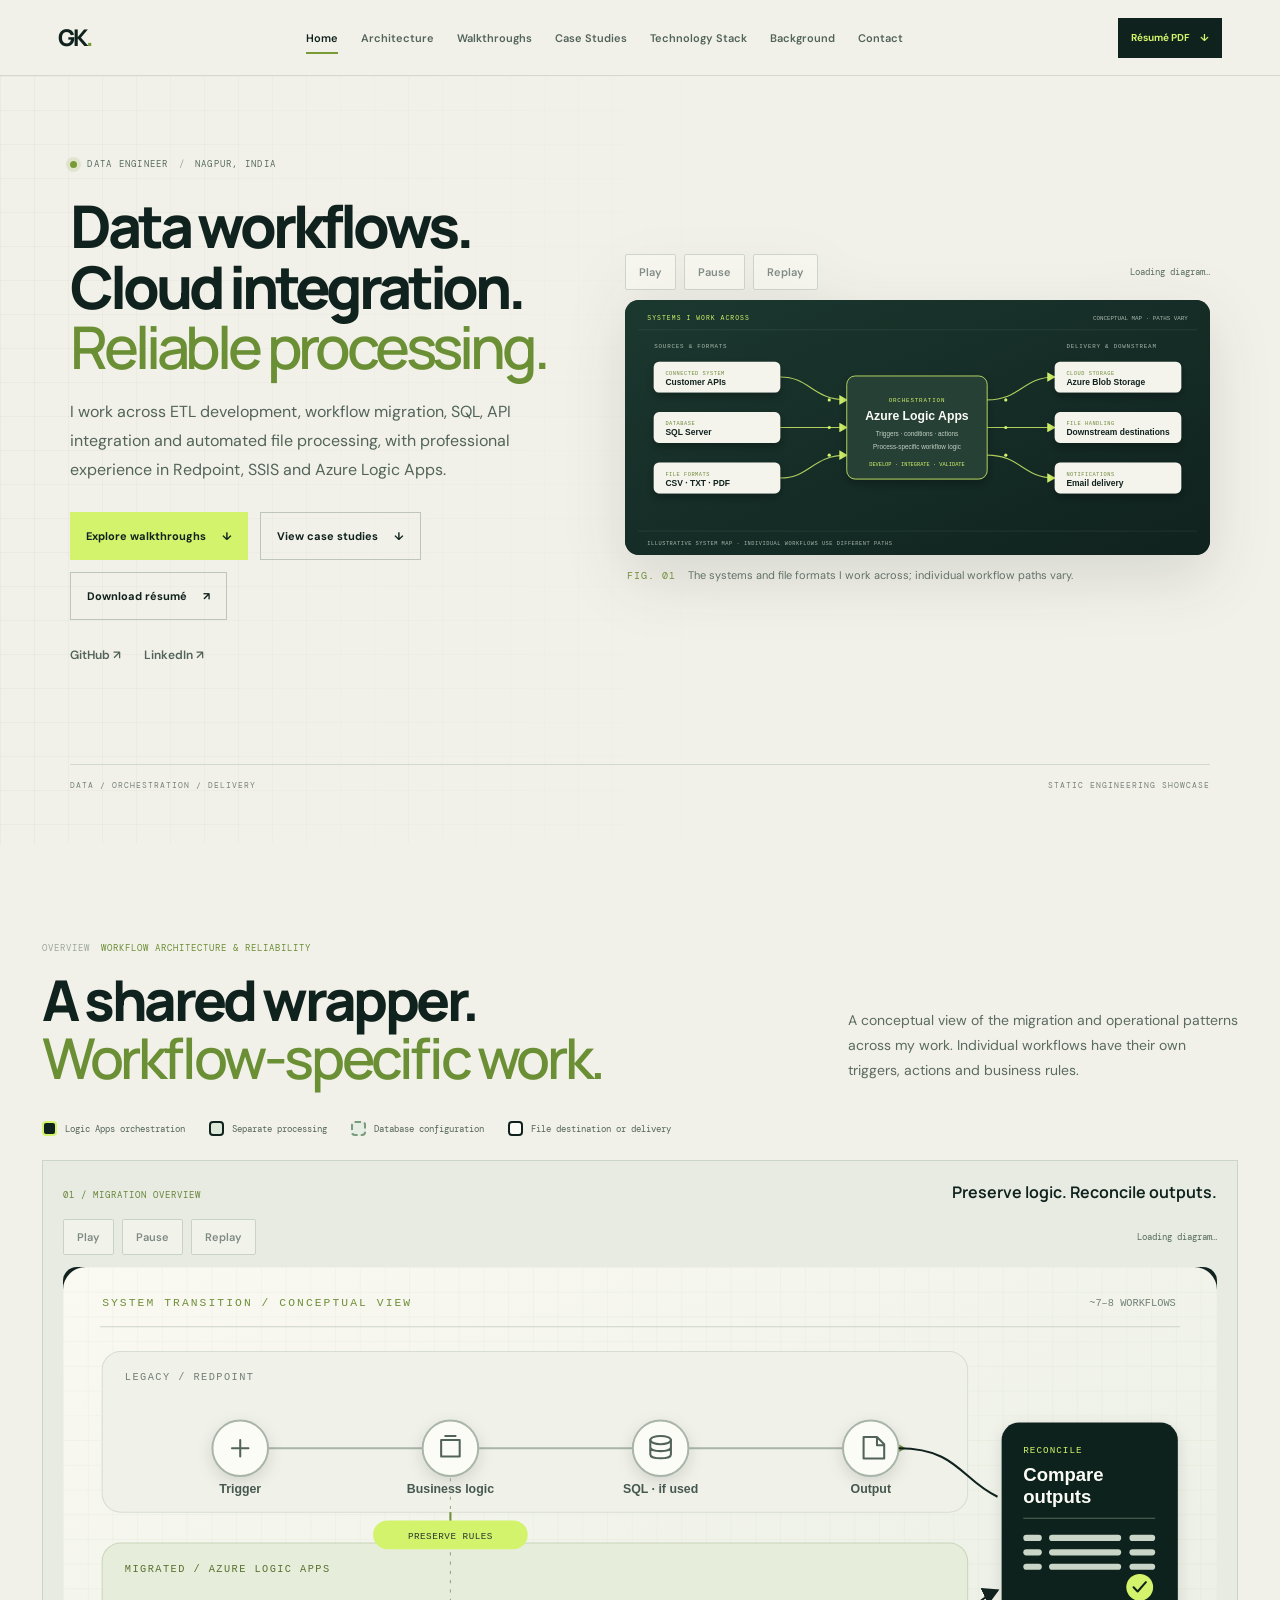
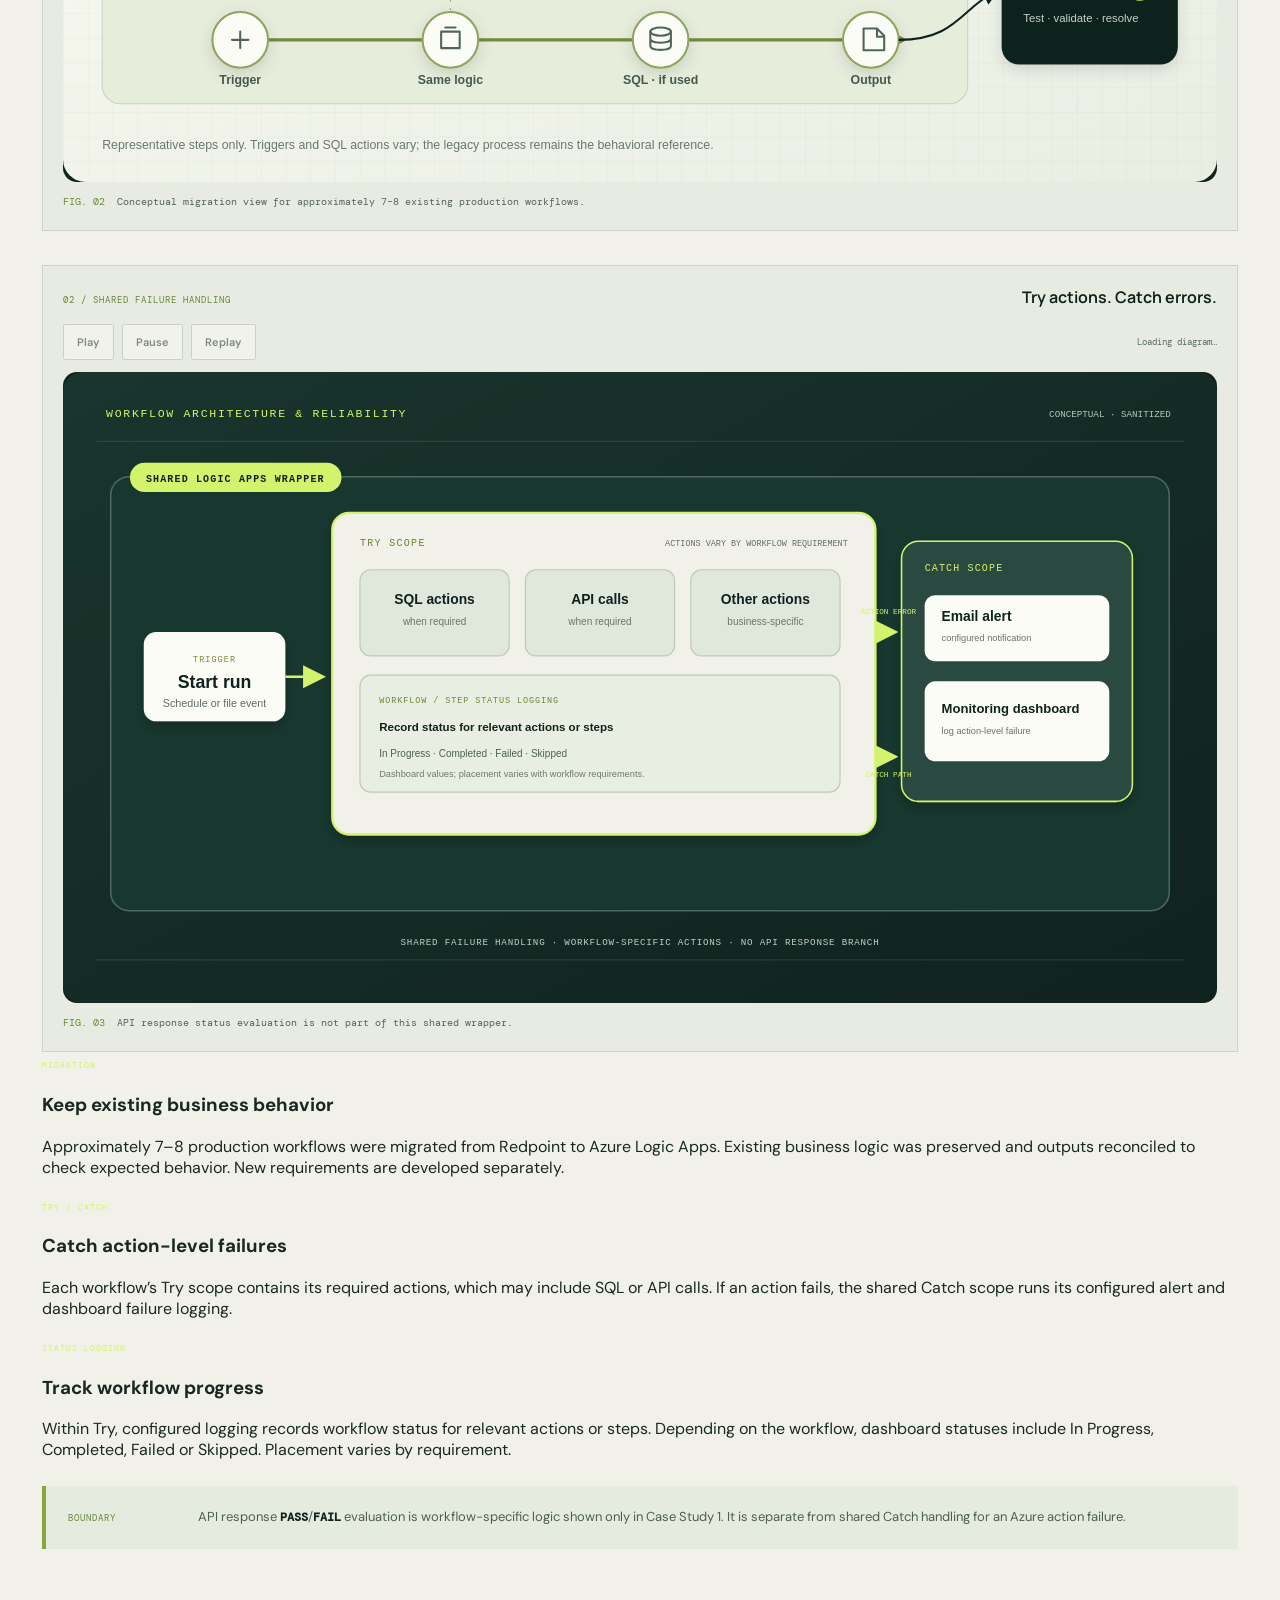
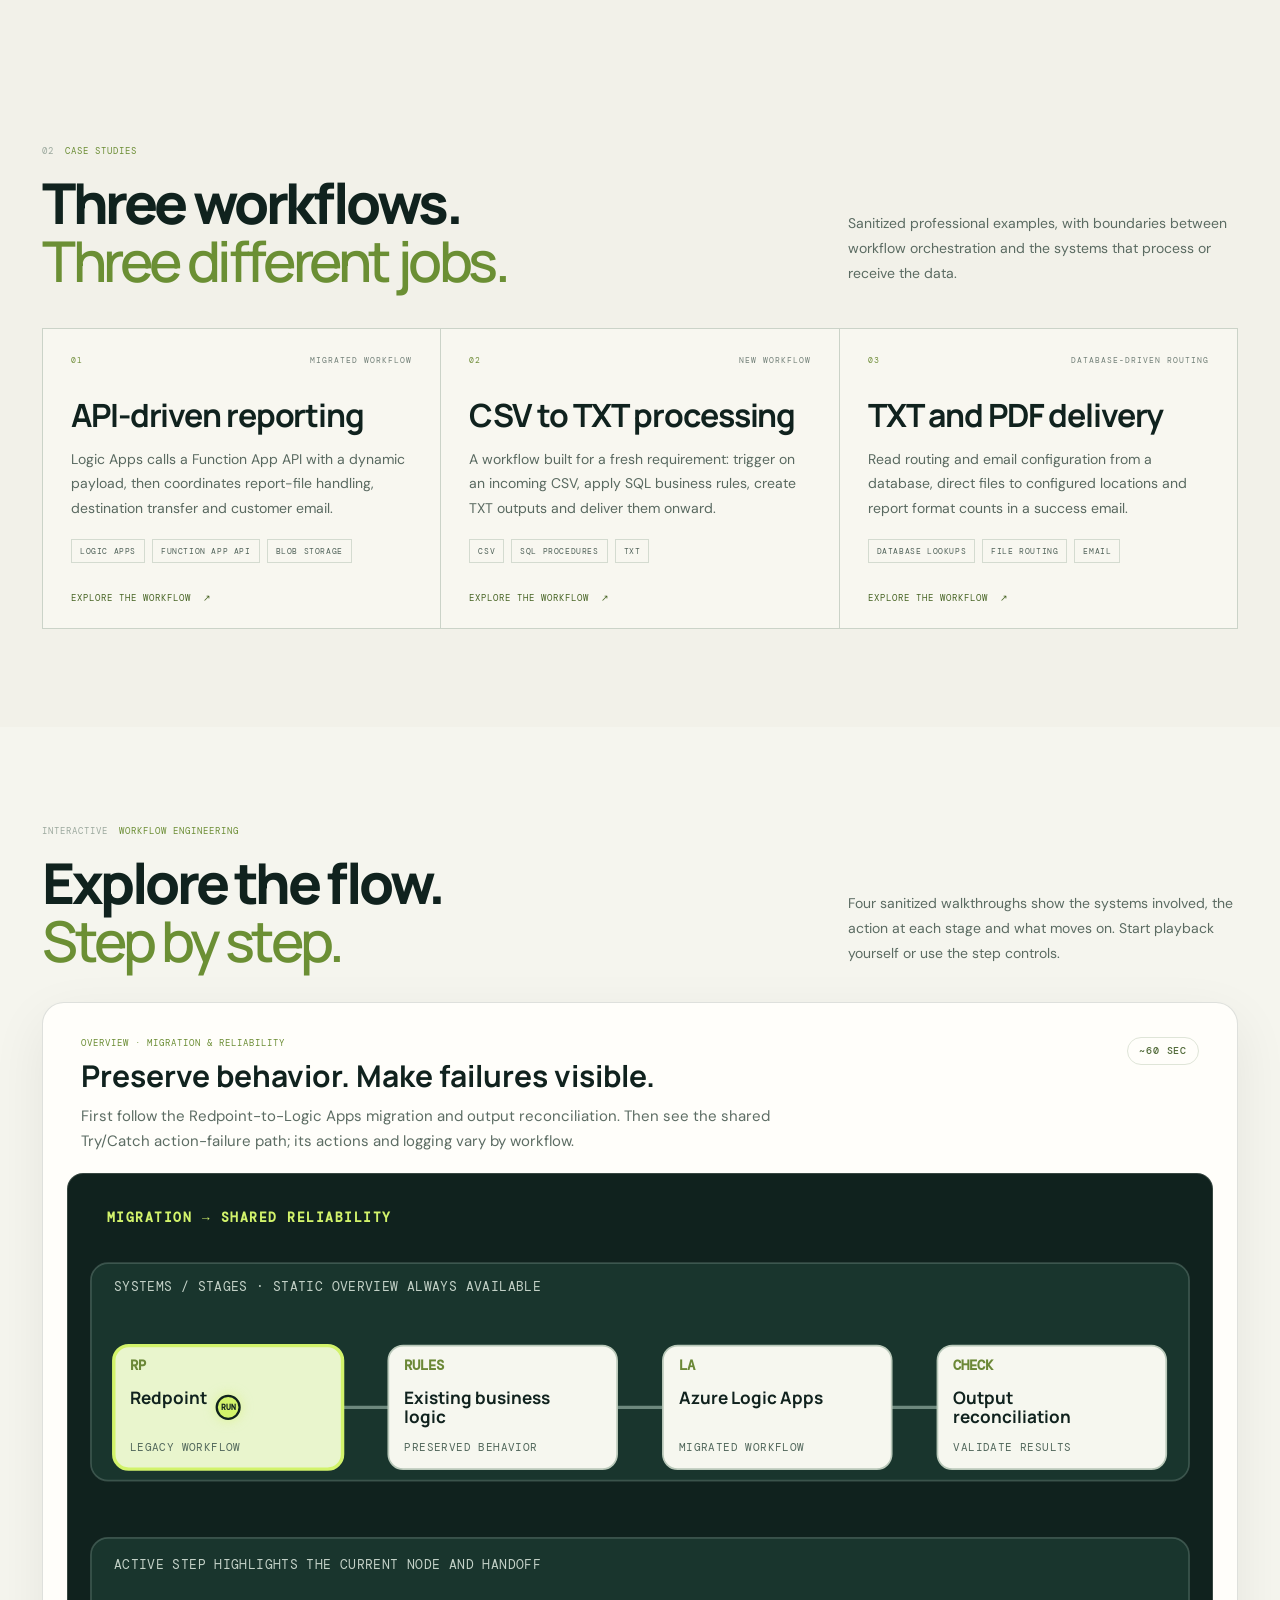
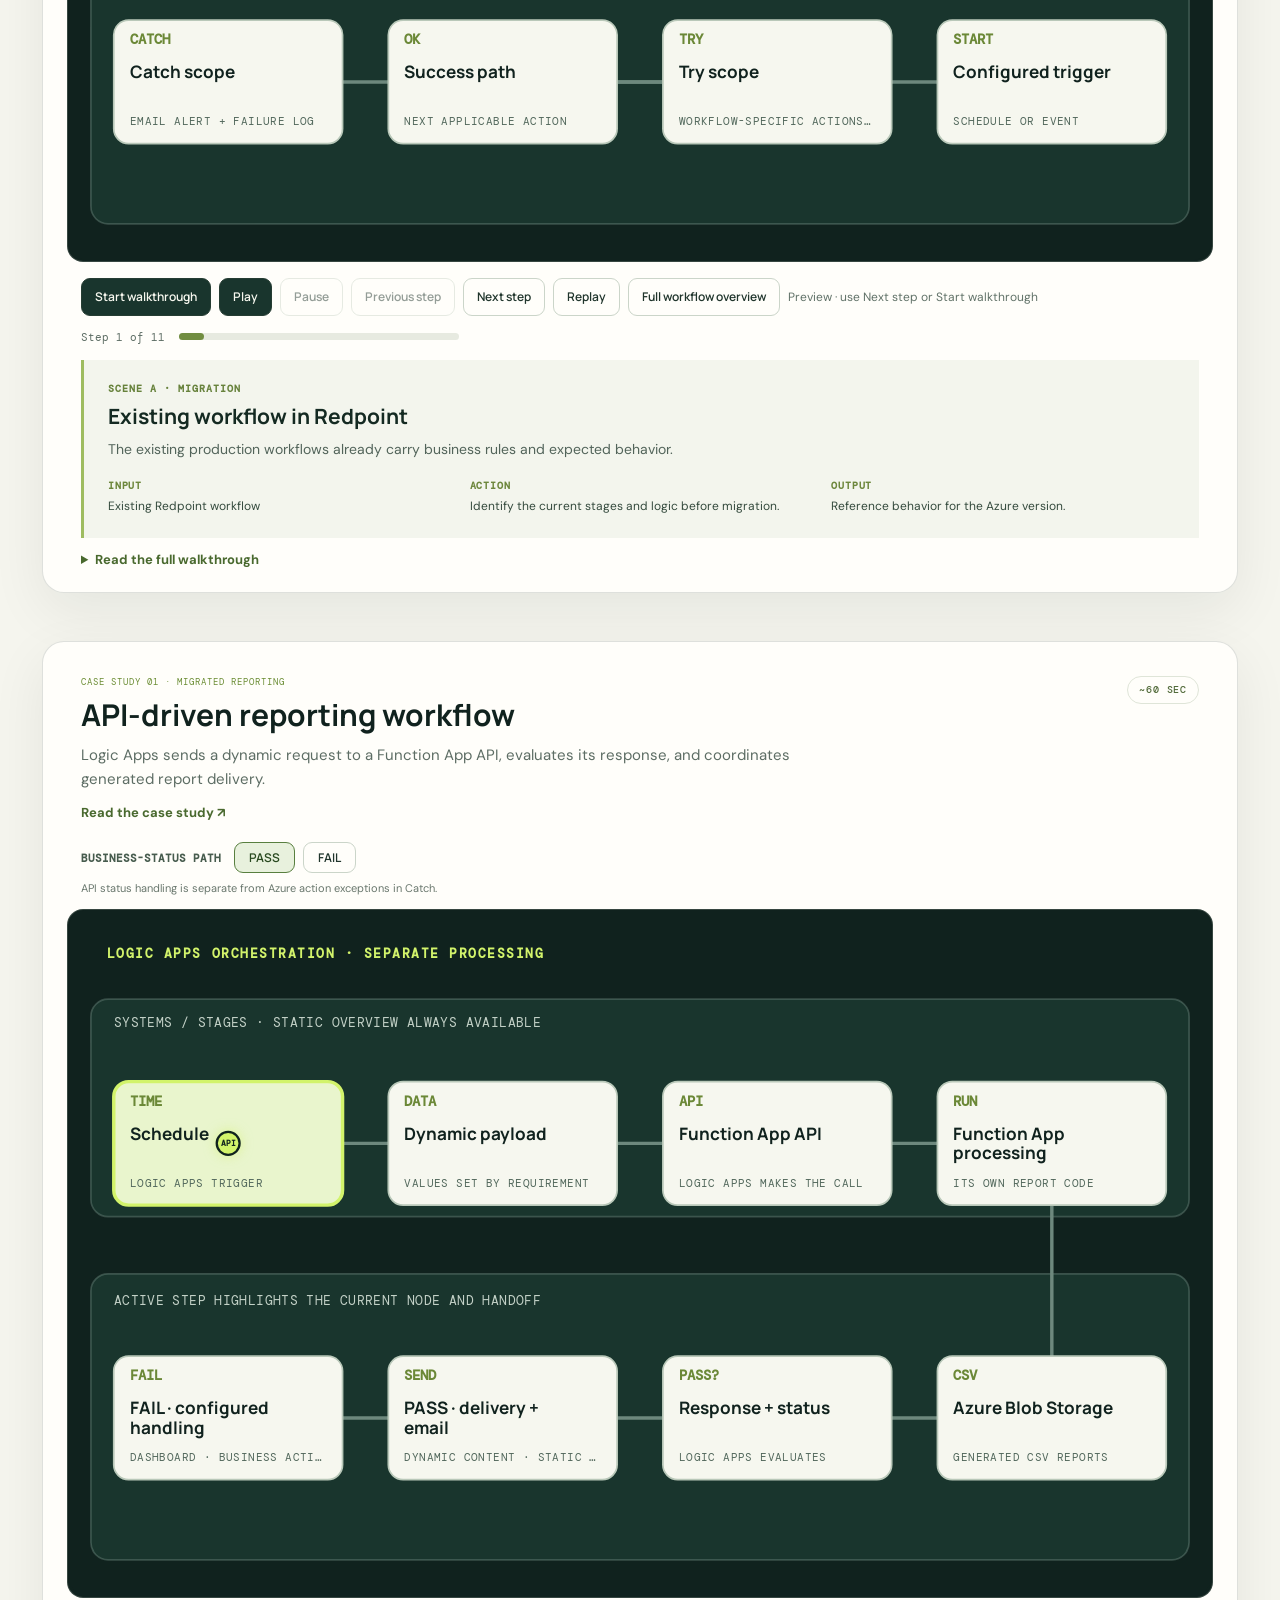
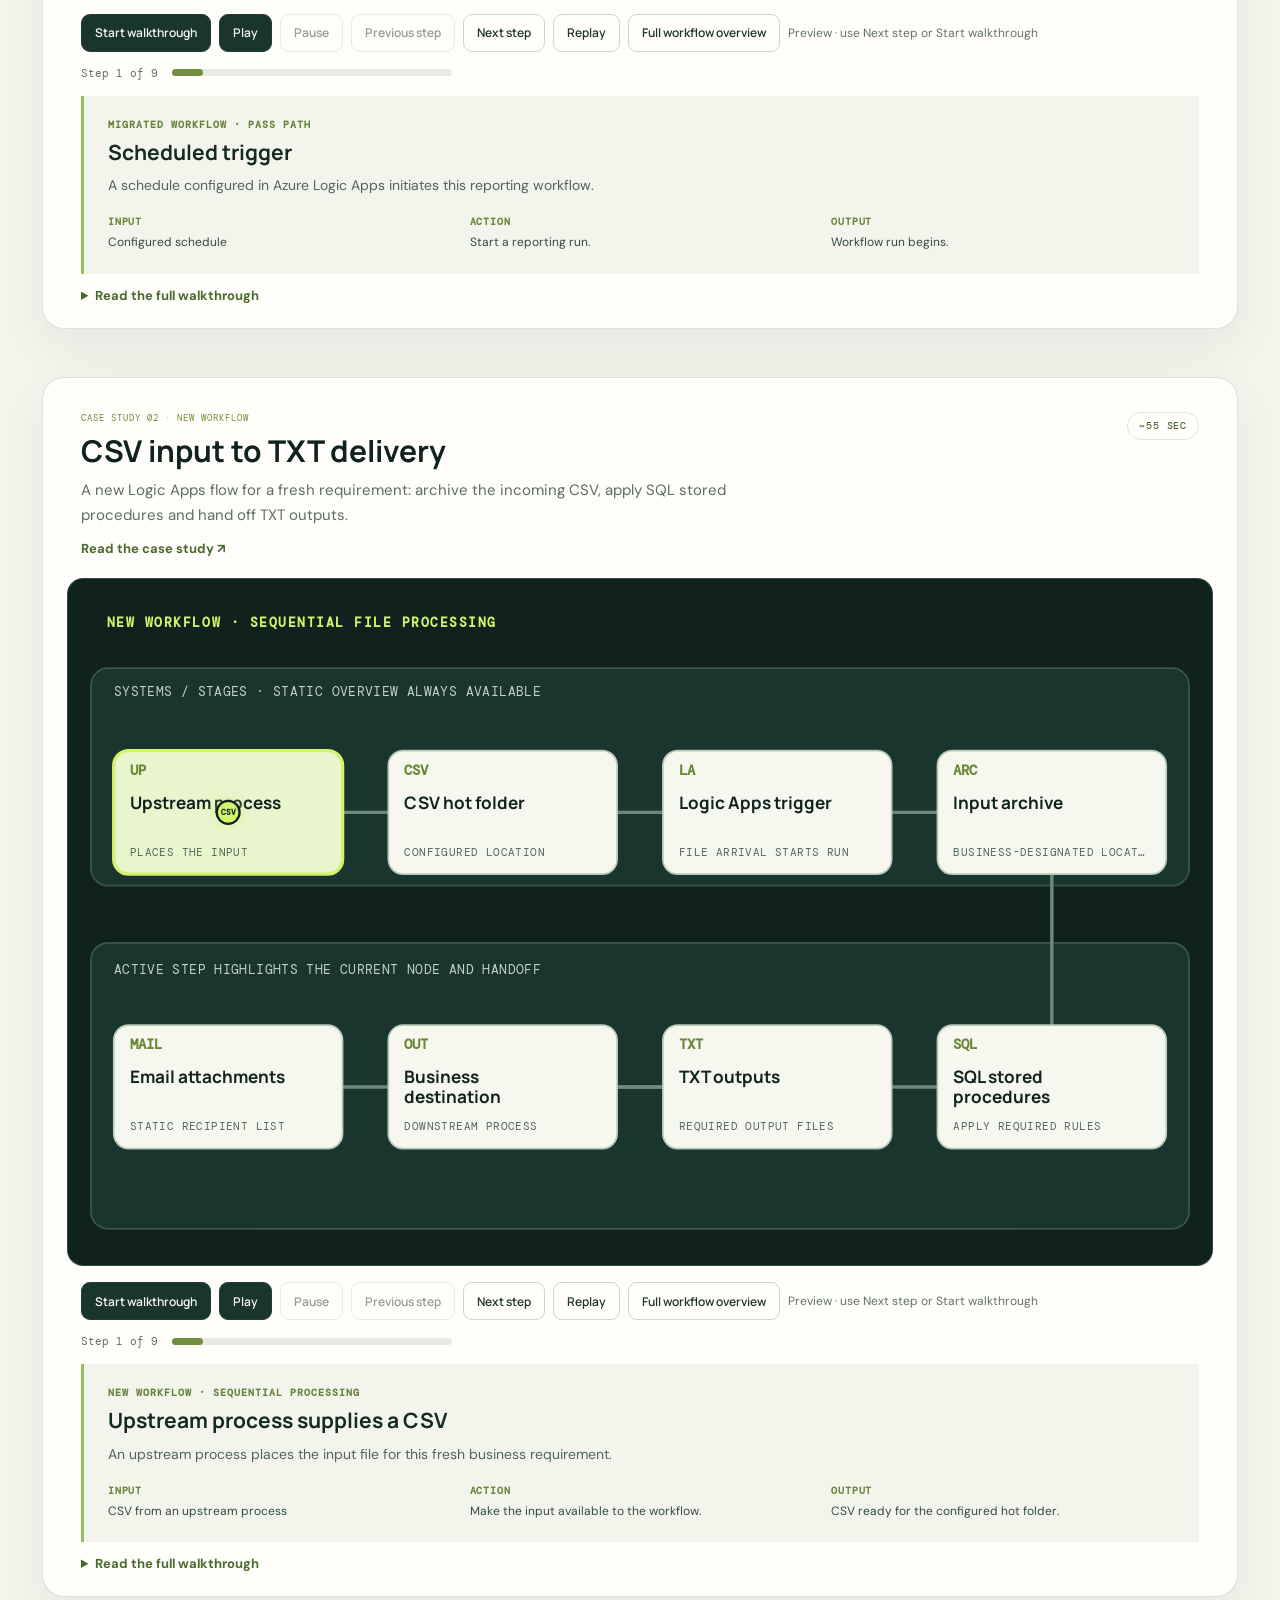
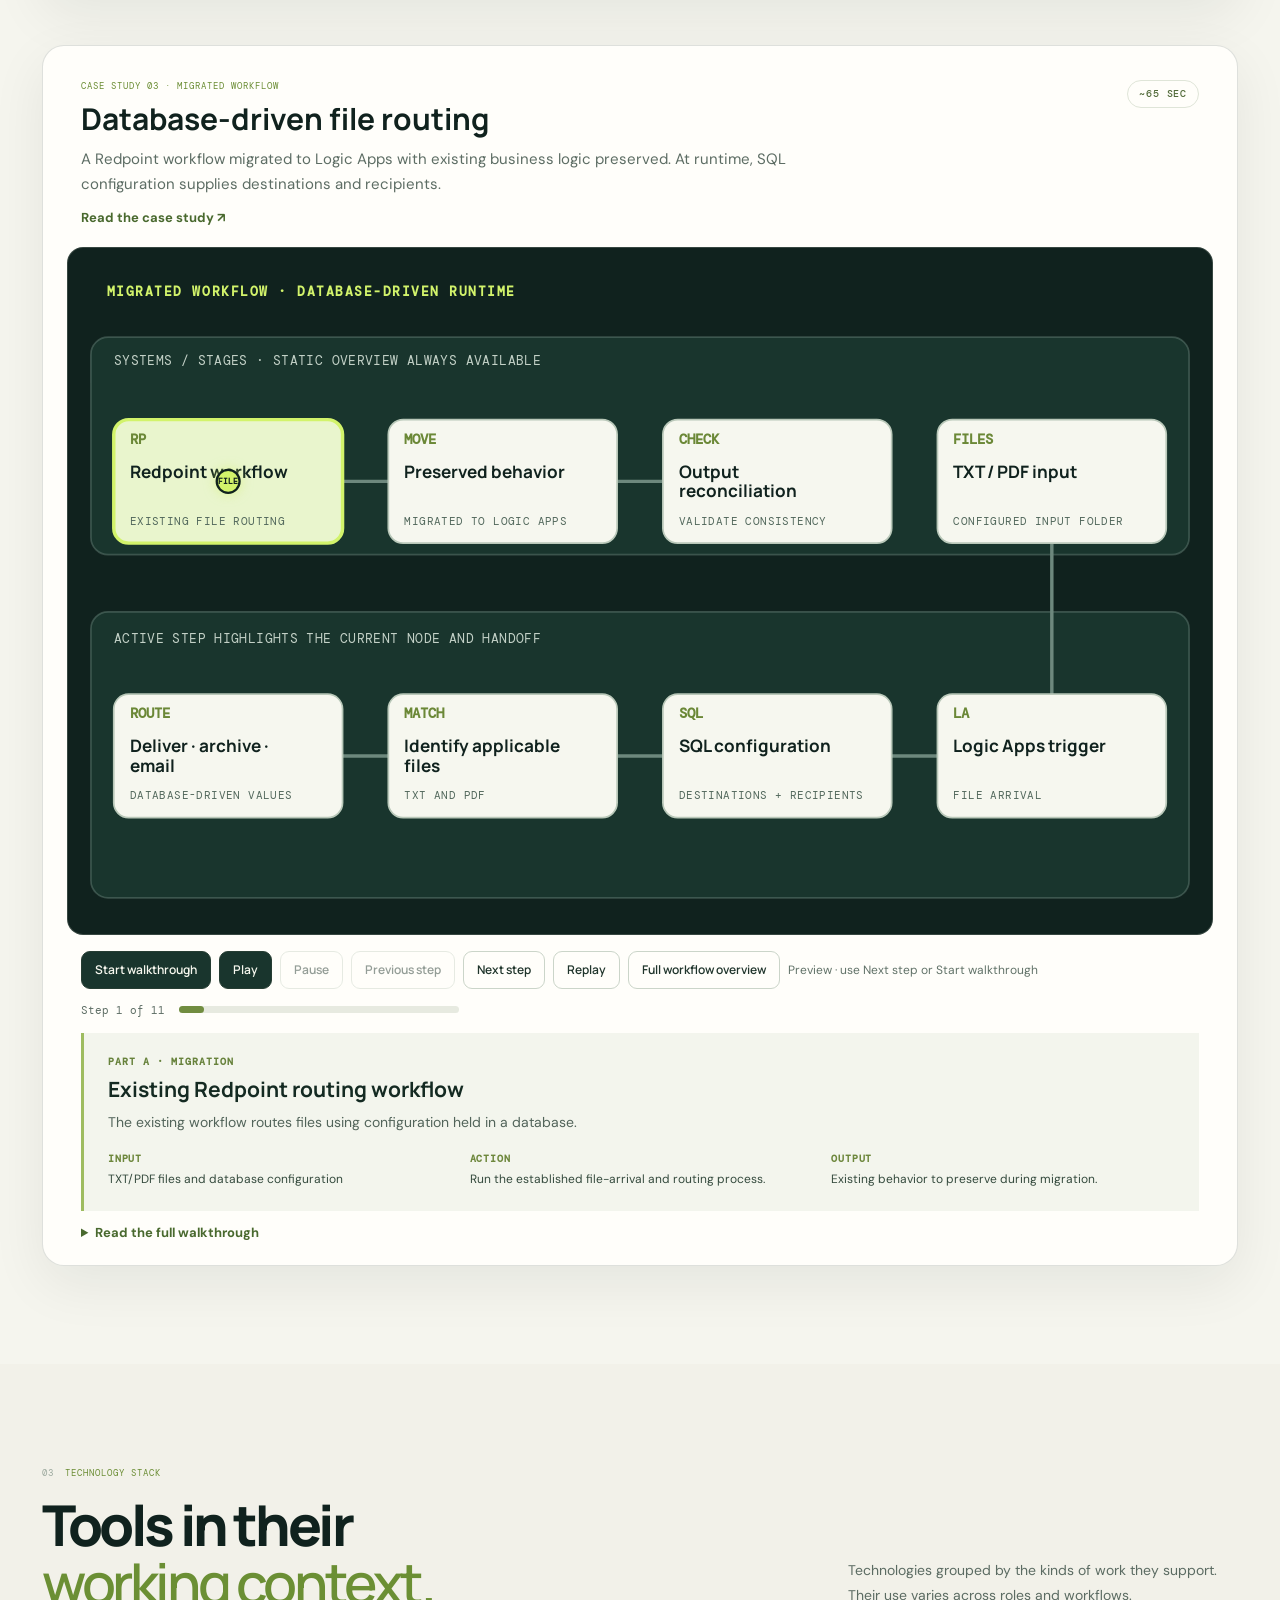
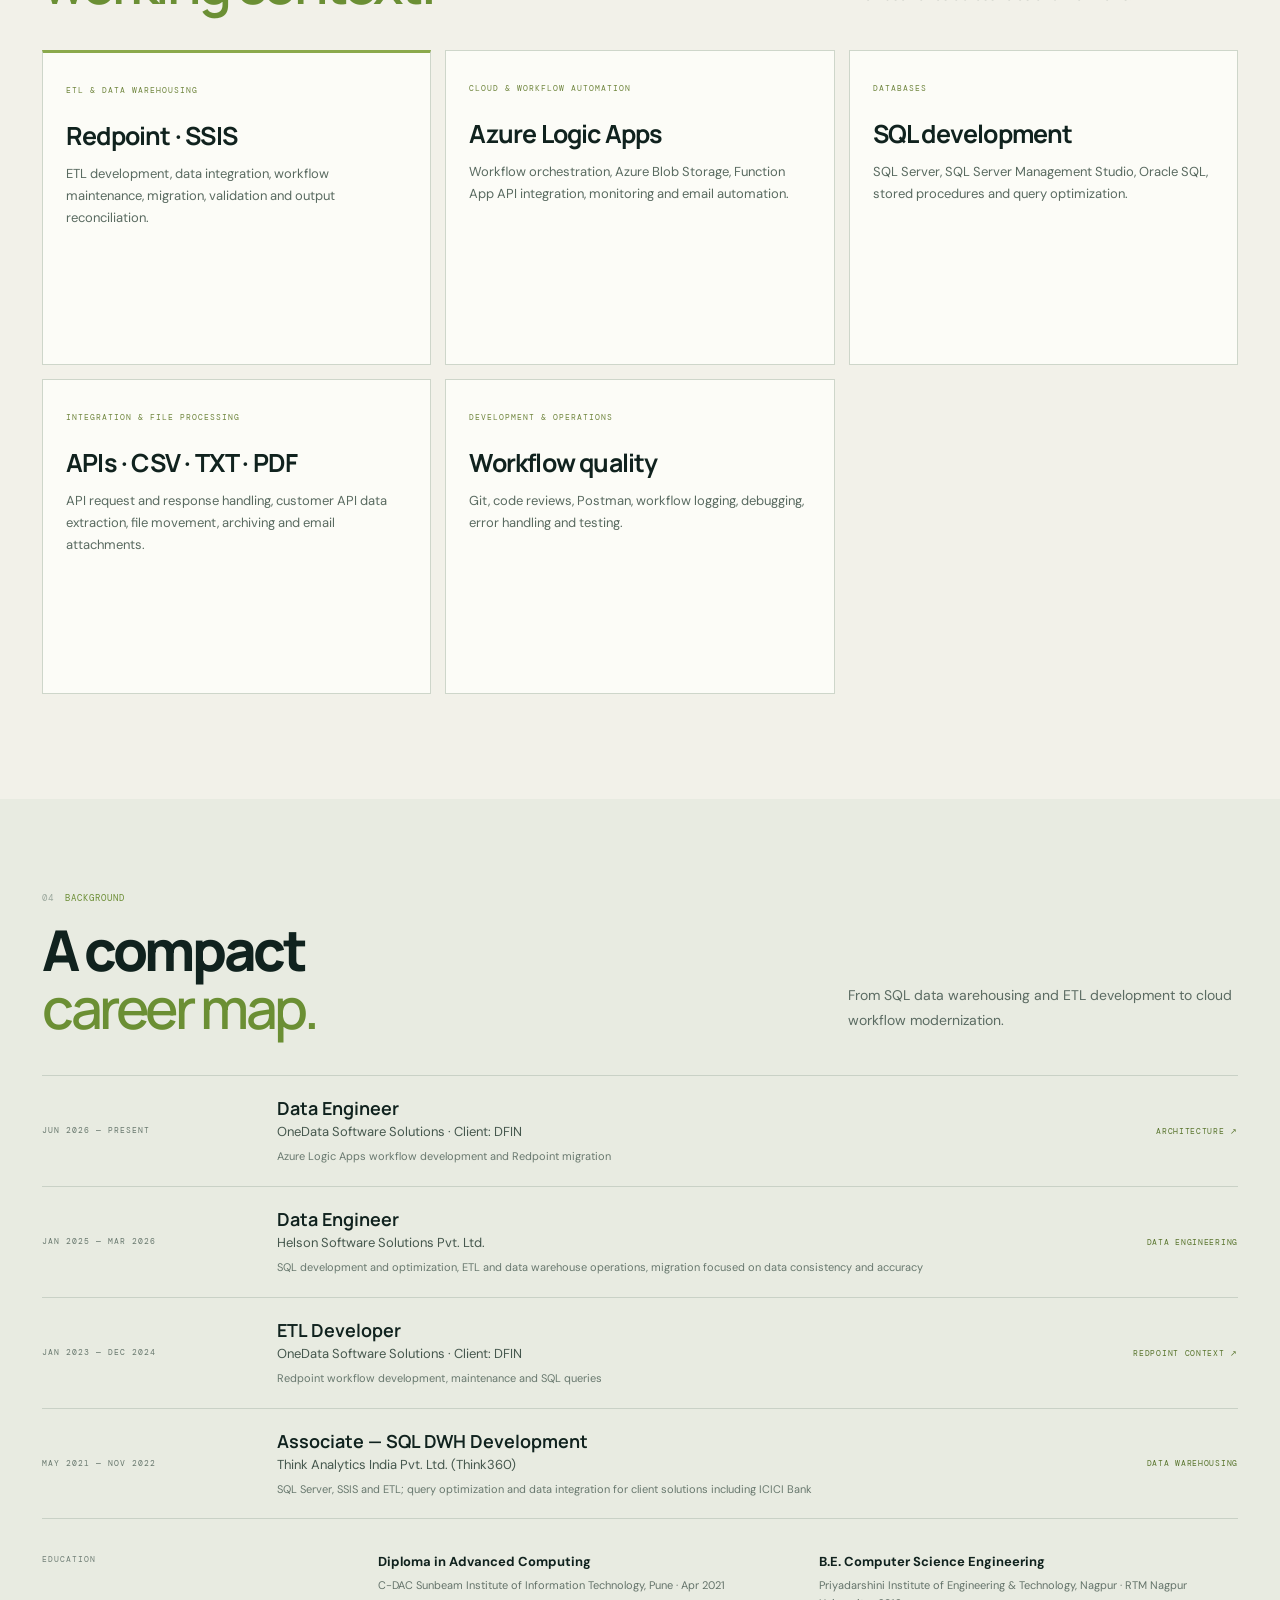
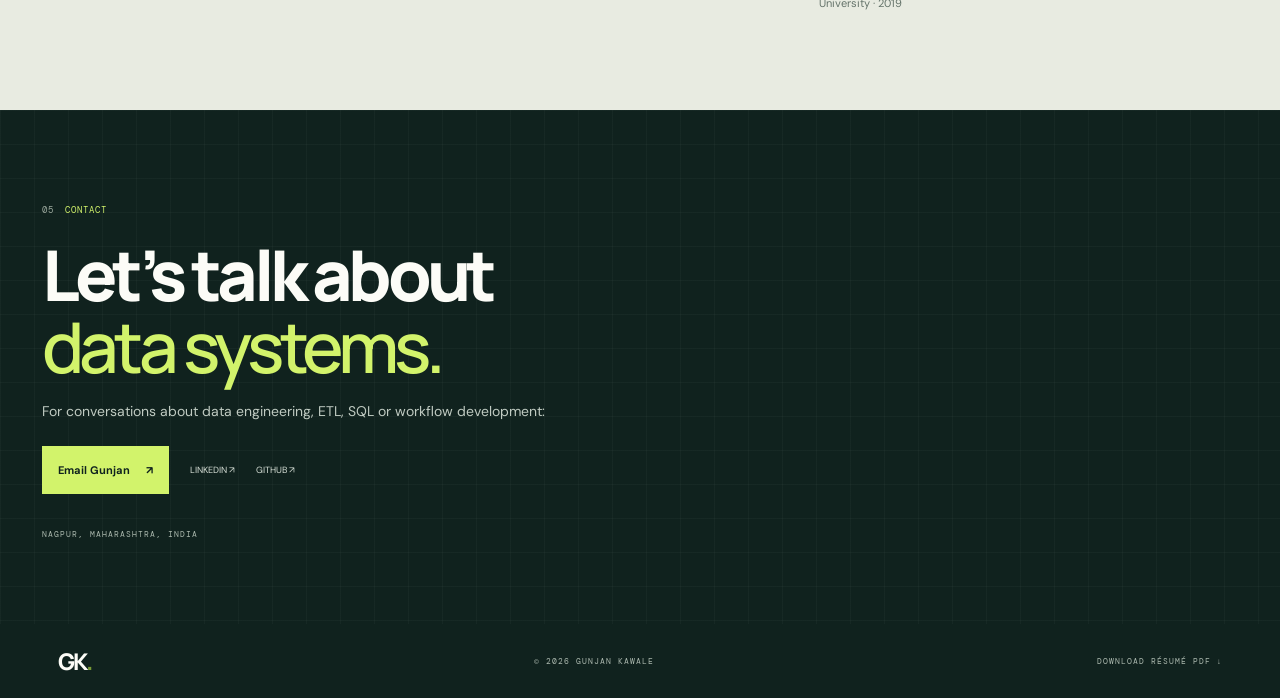
==== commit dee75218: "Add interactive workflow walkthroughs" ====
--- a/index.html
+++ b/index.html
@@ -20,14 +20,14 @@
   <link rel="preconnect" href="https://fonts.googleapis.com" />
   <link rel="preconnect" href="https://fonts.gstatic.com" crossorigin />
   <link href="https://fonts.googleapis.com/css2?family=DM+Mono:wght@400;500&family=DM+Sans:wght@400;500;600;700&family=Manrope:wght@400;500;600;700;800&display=swap" rel="stylesheet" />
-  <link rel="stylesheet" href="styles.css?v=20261020-showcase-v2" />
+  <link rel="stylesheet" href="styles.css?v=20261020-walkthrough-v1" />
 </head>
 <body>
   <a class="skip-link" href="#main-content">Skip to content</a>
   <header class="site-header">
     <a class="brand" href="#home" aria-label="Gunjan Kawale, home">GK<span>.</span></a>
     <nav class="main-nav" aria-label="Main navigation">
-      <a href="#home">Home</a><a href="#architecture">Architecture</a><a href="#case-studies">Case Studies</a><a href="#stack">Technology Stack</a><a href="#background">Background</a><a href="#contact">Contact</a>
+      <a href="#home">Home</a><a href="#architecture">Architecture</a><a href="#walkthroughs">Walkthroughs</a><a href="#case-studies">Case Studies</a><a href="#stack">Technology Stack</a><a href="#background">Background</a><a href="#contact">Contact</a>
     </nav>
     <a class="header-resume" href="Gunjan_Kawale_Resume.pdf" download>Résumé PDF <span aria-hidden="true">↓</span></a>
   </header>
@@ -38,7 +38,7 @@
         <p class="eyebrow"><span class="status-dot" aria-hidden="true"></span> DATA ENGINEER <span class="eyebrow-divider">/</span> NAGPUR, INDIA</p>
         <h1 id="hero-title">Data workflows.<br />Cloud integration.<br /><em>Reliable processing.</em></h1>
         <p class="hero-intro">I work across ETL development, workflow migration, SQL, API integration and automated file processing, with professional experience in Redpoint, SSIS and Azure Logic Apps.</p>
-        <div class="hero-actions"><a class="button button-primary" href="#architecture">Explore architecture <span aria-hidden="true">↓</span></a><a class="button button-quiet" href="#case-studies">View case studies <span aria-hidden="true">↓</span></a><a class="button button-quiet" href="Gunjan_Kawale_Resume.pdf" download>Download résumé <span aria-hidden="true">↗</span></a></div>
+        <div class="hero-actions"><a class="button button-primary" href="#walkthroughs">Explore walkthroughs <span aria-hidden="true">↓</span></a><a class="button button-quiet" href="#case-studies">View case studies <span aria-hidden="true">↓</span></a><a class="button button-quiet" href="Gunjan_Kawale_Resume.pdf" download>Download résumé <span aria-hidden="true">↗</span></a></div>
         <div class="hero-links" aria-label="Professional profiles"><a href="https://github.com/gunjankawale" target="_blank" rel="noreferrer">GitHub <span aria-hidden="true">↗</span></a><a href="https://www.linkedin.com/in/gunjan-kawale" target="_blank" rel="noreferrer">LinkedIn <span aria-hidden="true">↗</span></a></div>
       </div>
       <figure class="hero-figure">
@@ -88,12 +88,42 @@
       </div>
     </section>
 
-    <section class="case-motion-section" aria-label="Interactive workflow explanations">
-      <div class="section-heading motion-studies-heading"><div><p class="section-label"><span>INTERACTIVE</span> WORKFLOW EXPLANATIONS</p><h2>Follow the data<br /><em>through each flow.</em></h2></div><p class="section-summary">Use Play to trace each sanitized sequence. The diagrams stay readable when paused and with motion disabled.</p></div>
-      <div class="case-motion-grid">
-        <article class="case-motion-card motion-unit" data-motion-unit><div class="case-motion-copy"><p class="section-label">MOTION STUDY · 01 / API REPORTING</p><h3>Request. Process. Deliver.</h3><p>Logic Apps calls the API, the Function App creates CSV reports, and Logic Apps evaluates the business status and coordinates delivery.</p><a href="projects/api-reporting.html">Read the case study ↗</a></div><div class="motion-controls" role="group" aria-label="API reporting animation controls" hidden><button type="button" data-motion-play>Play</button><button type="button" data-motion-pause disabled>Pause</button><button type="button" data-motion-replay disabled>Replay</button><span data-motion-status aria-live="polite">Static diagram</span></div><div class="motion-figure"><picture data-motion-fallback><source media="(max-width: 680px)" srcset="assets/diagrams/api-reporting-mobile.svg" /><img src="assets/diagrams/api-reporting.svg" alt="Logic Apps sends a dynamic request to a Function App, evaluates its returned status and coordinates CSV file transfer and customer email." /></picture><object class="motion-object" data="assets/diagrams/api-reporting.svg" data-mobile="assets/diagrams/api-reporting-mobile.svg" type="image/svg+xml" role="img" aria-label="Animated API-driven reporting sequence with separate PASS and FAIL business paths." hidden><p>Logic Apps calls the Function App API and coordinates status evaluation and report delivery.</p></object></div></article>
-        <article class="case-motion-card motion-unit" data-motion-unit><div class="case-motion-copy"><p class="section-label">MOTION STUDY · 02 / NEW CSV WORKFLOW</p><h3>From CSV to TXT.</h3><p>Watch the file arrive, get archived, pass through SQL business rules and continue to downstream delivery and email.</p><a href="projects/csv-processing.html">Read the case study ↗</a></div><div class="motion-controls" role="group" aria-label="CSV processing animation controls" hidden><button type="button" data-motion-play>Play</button><button type="button" data-motion-pause disabled>Pause</button><button type="button" data-motion-replay disabled>Replay</button><span data-motion-status aria-live="polite">Static diagram</span></div><div class="motion-figure"><picture data-motion-fallback><source media="(max-width: 680px)" srcset="assets/diagrams/csv-processing-mobile.svg" /><img src="assets/diagrams/csv-processing.svg" alt="A new workflow archives incoming CSV, applies SQL stored procedures, creates TXT outputs and delivers attachments downstream and by email." /></picture><object class="motion-object" data="assets/diagrams/csv-processing.svg" data-mobile="assets/diagrams/csv-processing-mobile.svg" type="image/svg+xml" role="img" aria-label="Animated new CSV processing workflow from hot-folder trigger through SQL and TXT delivery." hidden><p>The new Logic Apps workflow archives its CSV input, applies SQL rules and generates TXT outputs.</p></object></div></article>
-        <article class="case-motion-card motion-unit" data-motion-unit><div class="case-motion-copy"><p class="section-label">MOTION STUDY · 03 / DATABASE-DRIVEN ROUTING</p><h3>Configuration guides the route.</h3><p>See the database lookup happen before TXT/PDF routing, with both locations and email recipients coming from database configuration.</p><a href="projects/file-routing.html">Read the case study ↗</a></div><div class="motion-controls" role="group" aria-label="File routing animation controls" hidden><button type="button" data-motion-play>Play</button><button type="button" data-motion-pause disabled>Pause</button><button type="button" data-motion-replay disabled>Replay</button><span data-motion-status aria-live="polite">Static diagram</span></div><div class="motion-figure"><picture data-motion-fallback><source media="(max-width: 680px)" srcset="assets/diagrams/file-routing-mobile.svg" /><img src="assets/diagrams/file-routing.svg" alt="Logic Apps reads database routing and email configuration before identifying TXT/PDF files and moving them to configured destinations." /></picture><object class="motion-object" data="assets/diagrams/file-routing.svg" data-mobile="assets/diagrams/file-routing-mobile.svg" type="image/svg+xml" role="img" aria-label="Animated database-driven file routing sequence with configured destinations and recipients." hidden><p>Database values supply the locations and recipients used by the TXT and PDF routing workflow.</p></object></div></article>
+    <section class="section walkthrough-section" id="walkthroughs" aria-labelledby="walkthroughs-title">
+      <div class="section-heading motion-studies-heading"><div><p class="section-label"><span>INTERACTIVE</span> WORKFLOW ENGINEERING</p><h2 id="walkthroughs-title">Explore the flow.<br /><em>Step by step.</em></h2></div><p class="section-summary">Four sanitized walkthroughs show the systems involved, the action at each stage and what moves on. Start playback yourself or use the step controls.</p></div>
+      <div class="walkthrough-list">
+        <article class="walkthrough-card" data-walkthrough="overview" aria-labelledby="walkthrough-overview-title">
+          <header class="walkthrough-card-header"><div><p class="section-label">OVERVIEW · MIGRATION &amp; RELIABILITY</p><h3 id="walkthrough-overview-title">Preserve behavior. Make failures visible.</h3><p>First follow the Redpoint-to-Logic Apps migration and output reconciliation. Then see the shared Try/Catch action-failure path; its actions and logging vary by workflow.</p></div><span class="walkthrough-duration">~60 SEC</span></header>
+          <div class="walkthrough-diagram-wrap"><picture class="walkthrough-static"><source media="(max-width: 680px)" srcset="assets/diagrams/architecture-wrapper-mobile.svg" /><img src="assets/diagrams/workflow-architecture.svg" alt="Static architecture: Logic Apps workflow-specific actions and status logging run inside Try. Action exceptions enter Catch, which sends an email alert and records the failure in the monitoring dashboard." /></picture><svg class="walkthrough-svg" data-flow-diagram role="img" aria-label="Interactive architecture walkthrough diagram"></svg></div>
+          <div class="walkthrough-controls" role="group" aria-label="Architecture walkthrough controls"><button type="button" data-walkthrough-start>Start walkthrough</button><button type="button" data-walkthrough-play>Play</button><button type="button" data-walkthrough-pause disabled>Pause</button><button type="button" data-walkthrough-prev>Previous step</button><button type="button" data-walkthrough-next>Next step</button><button type="button" data-walkthrough-replay>Replay</button><button type="button" data-walkthrough-overview aria-expanded="false">Full workflow overview</button><span class="walkthrough-status" data-walkthrough-status aria-live="polite">Preview · use Next step or Start walkthrough</span></div>
+          <div class="walkthrough-progress"><span data-step-count>Step 1 of 11</span><progress value="1" max="11" data-step-progress aria-label="Walkthrough progress"></progress></div>
+          <section class="walkthrough-explanation" aria-live="polite"><p class="step-scene" data-step-scene>SCENE A · MIGRATION</p><h4 data-step-title>Existing workflow in Redpoint</h4><p data-step-description>Existing production workflows already carry the business rules and expected behavior.</p><dl><div><dt>Input</dt><dd data-step-input>Existing Redpoint workflow</dd></div><div><dt>Action</dt><dd data-step-action>Identify the current stages and business logic before migration.</dd></div><div><dt>Output</dt><dd data-step-output>Reference behavior for the Azure Logic Apps version.</dd></div></dl></section>
+          <details class="walkthrough-all-steps"><summary>Read the full walkthrough</summary><ol data-walkthrough-step-list></ol></details>
+        </article>
+        <article class="walkthrough-card" data-walkthrough="api" aria-labelledby="walkthrough-api-title">
+          <header class="walkthrough-card-header"><div><p class="section-label">CASE STUDY 01 · MIGRATED REPORTING</p><h3 id="walkthrough-api-title">API-driven reporting workflow</h3><p>Logic Apps sends a dynamic request to a Function App API, evaluates its response, and coordinates generated report delivery.</p><a class="walkthrough-case-link" href="projects/api-reporting.html">Read the case study ↗</a></div><span class="walkthrough-duration">~60 SEC</span></header>
+          <div class="branch-controls" role="group" aria-label="Choose the API business-status path"><span>Business-status path</span><button type="button" data-branch="pass" aria-pressed="true">PASS</button><button type="button" data-branch="fail" aria-pressed="false">FAIL</button><small>API status handling is separate from Azure action exceptions in Catch.</small></div>
+          <div class="walkthrough-diagram-wrap"><picture class="walkthrough-static"><source media="(max-width: 680px)" srcset="assets/diagrams/api-reporting-mobile.svg" /><img src="assets/diagrams/api-reporting.svg" alt="Logic Apps calls a Function App API, evaluates the response status and coordinates CSV report delivery and email." /></picture><svg class="walkthrough-svg" data-flow-diagram role="img" aria-label="Interactive API reporting workflow diagram"></svg></div>
+          <div class="walkthrough-controls" role="group" aria-label="API reporting walkthrough controls"><button type="button" data-walkthrough-start>Start walkthrough</button><button type="button" data-walkthrough-play>Play</button><button type="button" data-walkthrough-pause disabled>Pause</button><button type="button" data-walkthrough-prev>Previous step</button><button type="button" data-walkthrough-next>Next step</button><button type="button" data-walkthrough-replay>Replay</button><button type="button" data-walkthrough-overview aria-expanded="false">Full workflow overview</button><span class="walkthrough-status" data-walkthrough-status aria-live="polite">Preview · choose PASS or FAIL, then start</span></div>
+          <div class="walkthrough-progress"><span data-step-count>Step 1 of 9</span><progress value="1" max="9" data-step-progress aria-label="Walkthrough progress"></progress></div>
+          <section class="walkthrough-explanation" aria-live="polite"><p class="step-scene" data-step-scene>PASS PATH · REPORT DELIVERY</p><h4 data-step-title>Scheduled trigger</h4><p data-step-description>A schedule configured in Logic Apps starts this reporting workflow.</p><dl><div><dt>Input</dt><dd data-step-input>Configured schedule</dd></div><div><dt>Action</dt><dd data-step-action>Start the reporting workflow.</dd></div><div><dt>Output</dt><dd data-step-output>Workflow run begins.</dd></div></dl></section>
+          <details class="walkthrough-all-steps"><summary>Read the full walkthrough</summary><ol data-walkthrough-step-list></ol></details>
+        </article>
+        <article class="walkthrough-card" data-walkthrough="csv" aria-labelledby="walkthrough-csv-title">
+          <header class="walkthrough-card-header"><div><p class="section-label">CASE STUDY 02 · NEW WORKFLOW</p><h3 id="walkthrough-csv-title">CSV input to TXT delivery</h3><p>A new Logic Apps flow for a fresh requirement: archive the incoming CSV, apply SQL stored procedures and hand off TXT outputs.</p><a class="walkthrough-case-link" href="projects/csv-processing.html">Read the case study ↗</a></div><span class="walkthrough-duration">~55 SEC</span></header>
+          <div class="walkthrough-diagram-wrap"><picture class="walkthrough-static"><source media="(max-width: 680px)" srcset="assets/diagrams/csv-processing-mobile.svg" /><img src="assets/diagrams/csv-processing.svg" alt="Logic Apps triggers on CSV arrival, archives the input, calls SQL stored procedures, creates TXT outputs and delivers them downstream and by email." /></picture><svg class="walkthrough-svg" data-flow-diagram role="img" aria-label="Interactive CSV processing workflow diagram"></svg></div>
+          <div class="walkthrough-controls" role="group" aria-label="CSV processing walkthrough controls"><button type="button" data-walkthrough-start>Start walkthrough</button><button type="button" data-walkthrough-play>Play</button><button type="button" data-walkthrough-pause disabled>Pause</button><button type="button" data-walkthrough-prev>Previous step</button><button type="button" data-walkthrough-next>Next step</button><button type="button" data-walkthrough-replay>Replay</button><button type="button" data-walkthrough-overview aria-expanded="false">Full workflow overview</button><span class="walkthrough-status" data-walkthrough-status aria-live="polite">Preview · use Next step or Start walkthrough</span></div>
+          <div class="walkthrough-progress"><span data-step-count>Step 1 of 9</span><progress value="1" max="9" data-step-progress aria-label="Walkthrough progress"></progress></div>
+          <section class="walkthrough-explanation" aria-live="polite"><p class="step-scene" data-step-scene>SEQUENTIAL PROCESSING</p><h4 data-step-title>CSV arrives from upstream</h4><p data-step-description>An upstream process places the CSV file in the designated hot folder.</p><dl><div><dt>Input</dt><dd data-step-input>CSV file from upstream</dd></div><div><dt>Action</dt><dd data-step-action>Place the file in the configured hot folder.</dd></div><div><dt>Output</dt><dd data-step-output>File is available for the Logic Apps trigger.</dd></div></dl></section>
+          <details class="walkthrough-all-steps"><summary>Read the full walkthrough</summary><ol data-walkthrough-step-list></ol></details>
+        </article>
+        <article class="walkthrough-card" data-walkthrough="routing" aria-labelledby="walkthrough-routing-title">
+          <header class="walkthrough-card-header"><div><p class="section-label">CASE STUDY 03 · MIGRATED WORKFLOW</p><h3 id="walkthrough-routing-title">Database-driven file routing</h3><p>A Redpoint workflow migrated to Logic Apps with existing business logic preserved. At runtime, SQL configuration supplies destinations and recipients.</p><a class="walkthrough-case-link" href="projects/file-routing.html">Read the case study ↗</a></div><span class="walkthrough-duration">~65 SEC</span></header>
+          <div class="walkthrough-diagram-wrap"><picture class="walkthrough-static"><source media="(max-width: 680px)" srcset="assets/diagrams/file-routing-mobile.svg" /><img src="assets/diagrams/file-routing.svg" alt="Logic Apps reads SQL routing configuration before handling TXT/PDF files, configured destinations, archiving and notification." /></picture><svg class="walkthrough-svg" data-flow-diagram role="img" aria-label="Interactive database-driven file routing workflow diagram"></svg></div>
+          <div class="walkthrough-controls" role="group" aria-label="File routing walkthrough controls"><button type="button" data-walkthrough-start>Start walkthrough</button><button type="button" data-walkthrough-play>Play</button><button type="button" data-walkthrough-pause disabled>Pause</button><button type="button" data-walkthrough-prev>Previous step</button><button type="button" data-walkthrough-next>Next step</button><button type="button" data-walkthrough-replay>Replay</button><button type="button" data-walkthrough-overview aria-expanded="false">Full workflow overview</button><span class="walkthrough-status" data-walkthrough-status aria-live="polite">Preview · use Next step or Start walkthrough</span></div>
+          <div class="walkthrough-progress"><span data-step-count>Step 1 of 11</span><progress value="1" max="11" data-step-progress aria-label="Walkthrough progress"></progress></div>
+          <section class="walkthrough-explanation" aria-live="polite"><p class="step-scene" data-step-scene>MIGRATION · VALIDATION</p><h4 data-step-title>Existing Redpoint flow</h4><p data-step-description>The current workflow routes files using database configuration.</p><dl><div><dt>Input</dt><dd data-step-input>Existing Redpoint workflow</dd></div><div><dt>Action</dt><dd data-step-action>Document its functional stages and preserved business behavior.</dd></div><div><dt>Output</dt><dd data-step-output>Reference behavior for migration and reconciliation.</dd></div></dl></section>
+          <details class="walkthrough-all-steps"><summary>Read the full walkthrough</summary><ol data-walkthrough-step-list></ol></details>
+        </article>
       </div>
     </section>
 
@@ -124,6 +154,6 @@
   </main>
   <footer class="site-footer"><a class="brand" href="#home" aria-label="Back to top">GK<span>.</span></a><span>© <span id="copyright-year">2026</span> GUNJAN KAWALE</span><a href="Gunjan_Kawale_Resume.pdf" download>DOWNLOAD RÉSUMÉ PDF ↓</a></footer>
   <div class="scroll-progress" aria-hidden="true"><span></span></div>
-  <script src="script.js?v=20261020-showcase-v2" defer></script>
+  <script src="script.js?v=20261020-walkthrough-v1" defer></script>
 </body>
 </html>
--- a/styles.css
+++ b/styles.css
@@ -1410,6 +1410,90 @@
   }
 }
 
+/* Step-by-step workflow walkthroughs */
+.walkthrough-section { background: #f5f5ee; }
+.walkthrough-list { display: grid; gap: clamp(24px, 4vw, 48px); }
+.walkthrough-card { overflow: hidden; border: 1px solid rgba(22, 47, 39, .14); border-radius: 22px; background: #fffefa; box-shadow: 0 18px 55px rgba(16, 34, 30, .07); }
+.walkthrough-card-header { display: flex; align-items: flex-start; justify-content: space-between; gap: 24px; padding: clamp(20px, 3vw, 34px) clamp(20px, 3vw, 38px) 20px; }
+.walkthrough-card-header h3 { margin: 0 0 10px; color: #10221e; font: 700 clamp(21px, 2.5vw, 30px)/1.16 Manrope, sans-serif; }
+.walkthrough-card-header p:not(.section-label) { max-width: 720px; margin: 0; color: #5d6d64; font-size: 15px; line-height: 1.65; }
+.walkthrough-card-header .section-label { margin: 0 0 10px; }
+.walkthrough-duration { flex: 0 0 auto; padding: 8px 11px; border: 1px solid #dfe5d8; border-radius: 999px; color: #526b3a; font: 500 10px/1 'DM Mono', monospace; letter-spacing: .08em; }
+.walkthrough-case-link { display: inline-block; margin-top: 12px; color: #49692e; font-weight: 700; font-size: 13px; text-decoration-thickness: 1px; text-underline-offset: 3px; }
+.walkthrough-diagram-wrap { margin: 0 clamp(12px, 2vw, 24px); overflow: hidden; border: 1px solid rgba(230, 238, 222, .18); border-radius: 16px; background: #10221e; }
+.walkthrough-static img { display: block; width: 100%; height: auto; }
+.walkthrough-svg { display: block; width: 100%; height: auto; min-height: 230px; }
+.flow-bg { fill: #10221e; }
+.flow-lane { fill: #19352d; stroke: #769187; stroke-opacity: .4; stroke-width: 1.5; }
+.flow-lane-label { fill: #d2f36b; font: 600 11px 'DM Mono', monospace; letter-spacing: .12em; }
+.flow-edge { fill: none; stroke: #6d887d; stroke-width: 3; marker-end: url(#flow-arrow); transition: stroke .35s, stroke-width .35s, opacity .35s; }
+.flow-edge.is-complete { stroke: #d2f36b; }
+.flow-edge.is-active { stroke: #e3ff78; stroke-width: 5; filter: drop-shadow(0 0 4px rgba(210,243,107,.55)); }
+.flow-node rect { fill: #f6f7ef; stroke: #b9c8b9; stroke-width: 1.5; transition: fill .3s, stroke .3s, transform .3s; }
+.flow-node.is-active rect { fill: #e9f5cd; stroke: #d2f36b; stroke-width: 3; }
+.flow-node.is-complete rect { stroke: #d2f36b; }
+.flow-node-title { fill: #10221e; font: 700 15px Manrope, sans-serif; }
+.flow-node-system { fill: #52685c; font: 10px 'DM Mono', monospace; letter-spacing: .035em; }
+.flow-node-icon { fill: #6b8837; font: 700 12px 'DM Mono', monospace; }
+.flow-token { fill: #d2f36b; stroke: #10221e; stroke-width: 2; filter: drop-shadow(0 0 5px rgba(210,243,107,.6)); }
+.flow-token-label { fill: #10221e; font: 700 7px 'DM Mono', monospace; text-anchor: middle; dominant-baseline: central; }
+.flow-token { transition: cx .8s ease, cy .8s ease; }
+.flow-token-label { transition: x .8s ease, y .8s ease; }
+.flow-note { fill: #c3d1c7; font: 11px 'DM Mono', monospace; letter-spacing: .03em; }
+.walkthrough-controls { display: flex; flex-wrap: wrap; align-items: center; gap: 8px; padding: 16px clamp(20px, 3vw, 38px) 10px; }
+.walkthrough-controls button, .branch-controls button { min-height: 38px; padding: 0 13px; border: 1px solid #cbd5c9; border-radius: 9px; background: #fffefa; color: #20352c; font: 600 12px Manrope, sans-serif; cursor: pointer; }
+.walkthrough-controls button:hover:not(:disabled), .branch-controls button:hover { border-color: #708b49; background: #f0f5e6; }
+.walkthrough-controls button:focus-visible, .branch-controls button:focus-visible, .walkthrough-all-steps summary:focus-visible { outline: 3px solid #87a642; outline-offset: 2px; }
+.walkthrough-controls button:disabled { opacity: .48; cursor: not-allowed; }
+.walkthrough-controls [data-walkthrough-start], .walkthrough-controls [data-walkthrough-play] { border-color: #263d33; background: #19352d; color: #f7f8ef; }
+.walkthrough-status { flex: 1 1 210px; color: #617268; font-size: 12px; }
+.walkthrough-progress { display: flex; align-items: center; gap: 14px; padding: 4px clamp(20px, 3vw, 38px) 16px; color: #5d6d64; font: 11px 'DM Mono', monospace; }
+.walkthrough-progress progress { width: min(280px, 55%); height: 7px; border: 0; border-radius: 99px; accent-color: #607d38; }
+.walkthrough-progress progress::-webkit-progress-bar { border-radius: 99px; background: #e7eae0; }
+.walkthrough-progress progress::-webkit-progress-value { border-radius: 99px; background: #718d40; }
+.walkthrough-progress progress::-moz-progress-bar { border-radius: 99px; background: #718d40; }
+.walkthrough-explanation { margin: 0 clamp(20px, 3vw, 38px); padding: 22px 24px; border-left: 3px solid #9ebc60; background: #f3f5ed; }
+.walkthrough-explanation .step-scene { margin: 0 0 8px; color: #67823c; font: 600 10px 'DM Mono', monospace; letter-spacing: .1em; }
+.walkthrough-explanation h4 { margin: 0 0 8px; color: #142a22; font: 700 21px/1.3 Manrope, sans-serif; }
+.walkthrough-explanation > p:not(.step-scene) { max-width: 850px; margin: 0; color: #52645a; font-size: 14px; line-height: 1.65; }
+.walkthrough-explanation dl { display: grid; grid-template-columns: repeat(3, minmax(0, 1fr)); gap: 18px; margin: 18px 0 0; }
+.walkthrough-explanation dl div { min-width: 0; }
+.walkthrough-explanation dt { margin-bottom: 5px; color: #6d873c; font: 600 10px 'DM Mono', monospace; text-transform: uppercase; letter-spacing: .08em; }
+.walkthrough-explanation dd { margin: 0; color: #344a3d; font-size: 12px; line-height: 1.55; }
+.walkthrough-all-steps { margin: 0 clamp(20px, 3vw, 38px) 24px; padding-top: 13px; }
+.walkthrough-all-steps summary { width: fit-content; color: #49692e; font-size: 13px; font-weight: 700; cursor: pointer; }
+.walkthrough-all-steps ol { display: grid; grid-template-columns: repeat(2, minmax(0, 1fr)); gap: 7px 24px; padding-left: 22px; color: #52645a; font-size: 12px; line-height: 1.55; }
+.walkthrough-all-steps li::marker { color: #708b49; font-family: 'DM Mono', monospace; }
+.branch-controls { display: flex; flex-wrap: wrap; align-items: center; gap: 8px; padding: 0 clamp(20px, 3vw, 38px) 14px; }
+.branch-controls > span { margin-right: 5px; color: #475c4e; font: 600 11px 'DM Mono', monospace; text-transform: uppercase; }
+.branch-controls button { min-height: 31px; padding: 0 14px; }
+.branch-controls button[aria-pressed="true"][data-branch="pass"] { border-color: #587f3f; background: #e8f1dd; color: #28491f; }
+.branch-controls button[aria-pressed="true"][data-branch="fail"] { border-color: #a45f4b; background: #f8e8e1; color: #67372b; }
+.branch-controls small { flex-basis: 100%; color: #69776d; font-size: 11px; }
+@media (max-width: 680px) {
+  .walkthrough-section { padding-top: 62px; padding-bottom: 62px; }
+  .walkthrough-card { border-radius: 16px; }
+  .walkthrough-card-header { gap: 10px; padding: 20px 16px 16px; }
+  .walkthrough-card-header h3 { font-size: 20px; }
+  .walkthrough-card-header p:not(.section-label) { font-size: 13px; }
+  .walkthrough-duration { font-size: 8px; }
+  .walkthrough-diagram-wrap { margin: 0 8px; border-radius: 10px; }
+  .walkthrough-svg { min-height: 170px; }
+  .walkthrough-controls { gap: 6px; padding: 13px 14px 8px; }
+  .walkthrough-controls button { min-height: 40px; padding: 0 9px; font-size: 11px; }
+  .walkthrough-status { flex-basis: 100%; padding-top: 3px; }
+  .walkthrough-progress { padding: 4px 14px 14px; }
+  .walkthrough-explanation { margin: 0 14px; padding: 17px; }
+  .walkthrough-explanation h4 { font-size: 18px; }
+  .walkthrough-explanation dl { grid-template-columns: 1fr; gap: 10px; margin-top: 14px; }
+  .walkthrough-all-steps { margin: 0 14px 18px; }
+  .walkthrough-all-steps ol { grid-template-columns: 1fr; }
+  .branch-controls { padding: 0 14px 12px; }
+}
+@media (prefers-reduced-motion: reduce) {
+  .flow-edge, .flow-node rect, .flow-token, .flow-token-label { transition: none; }
+}
+
 @media (prefers-reduced-motion: reduce) {
   html {
     scroll-behavior: auto;
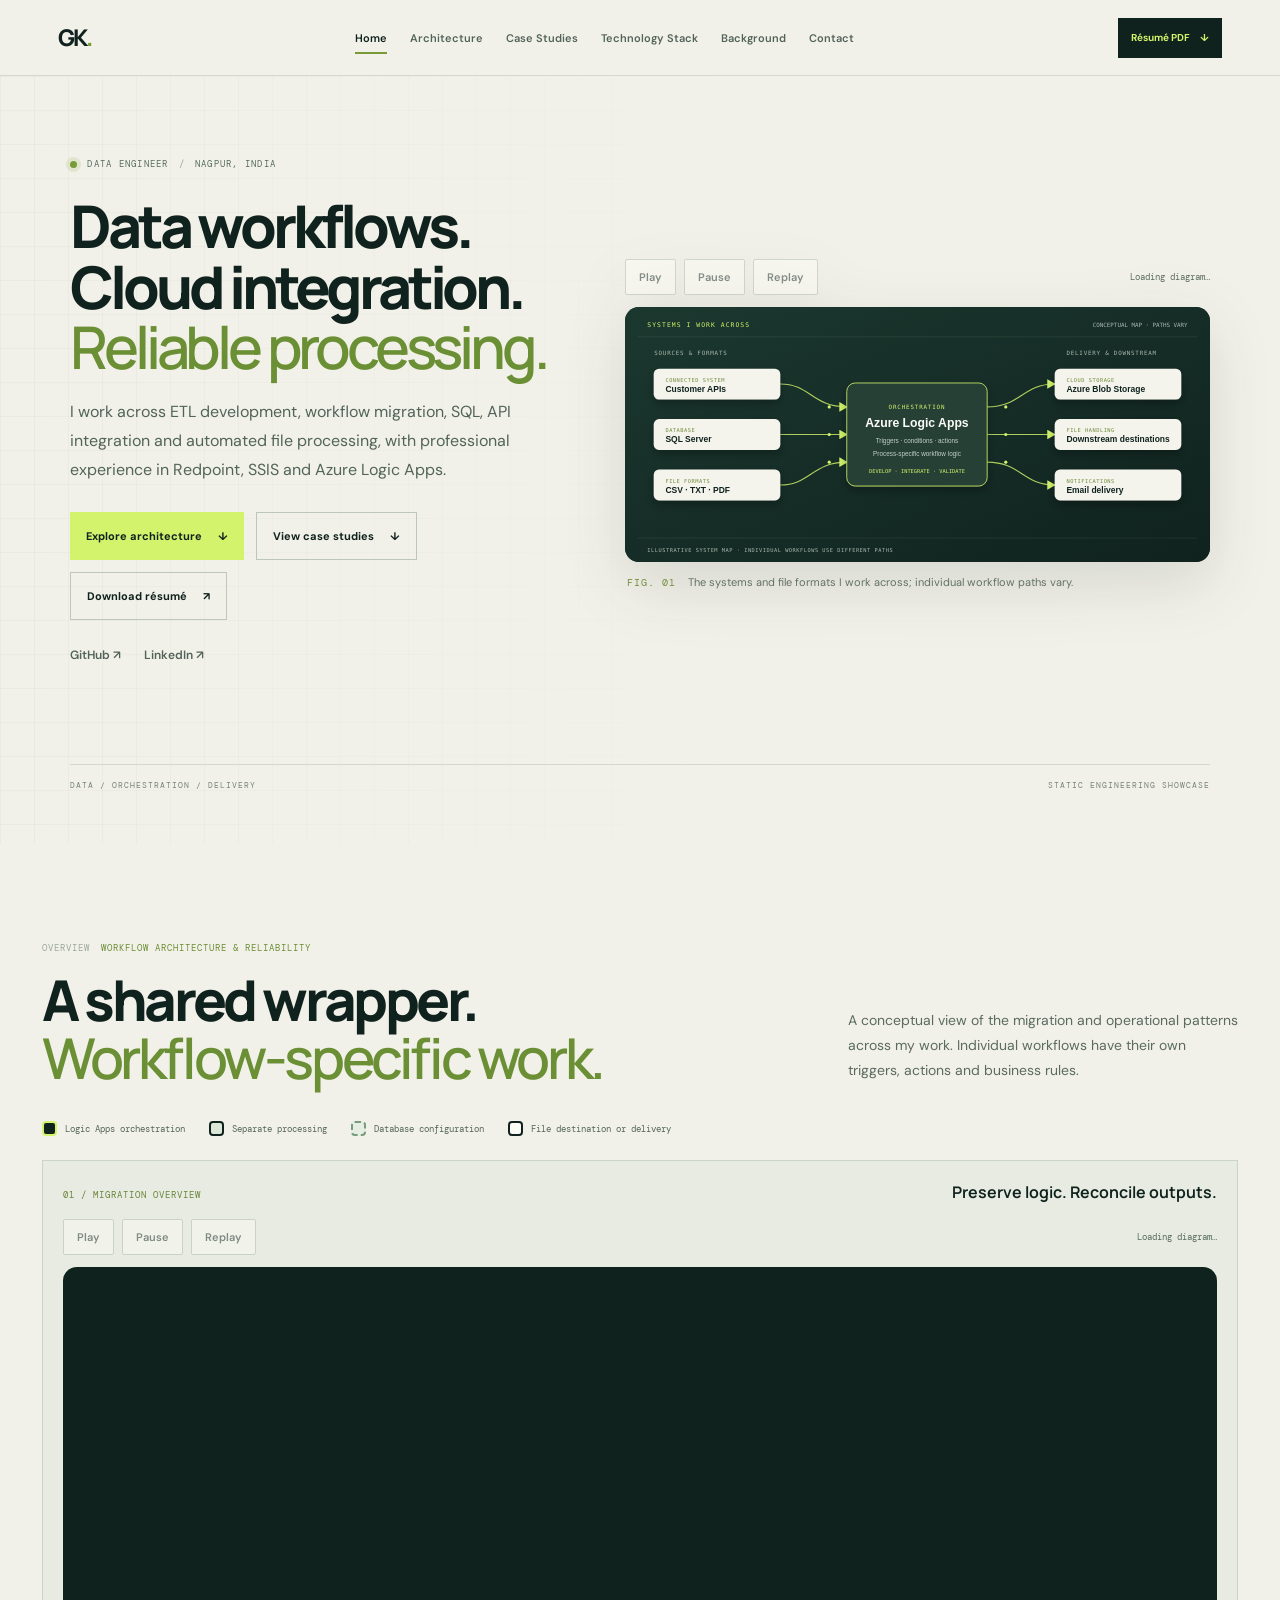
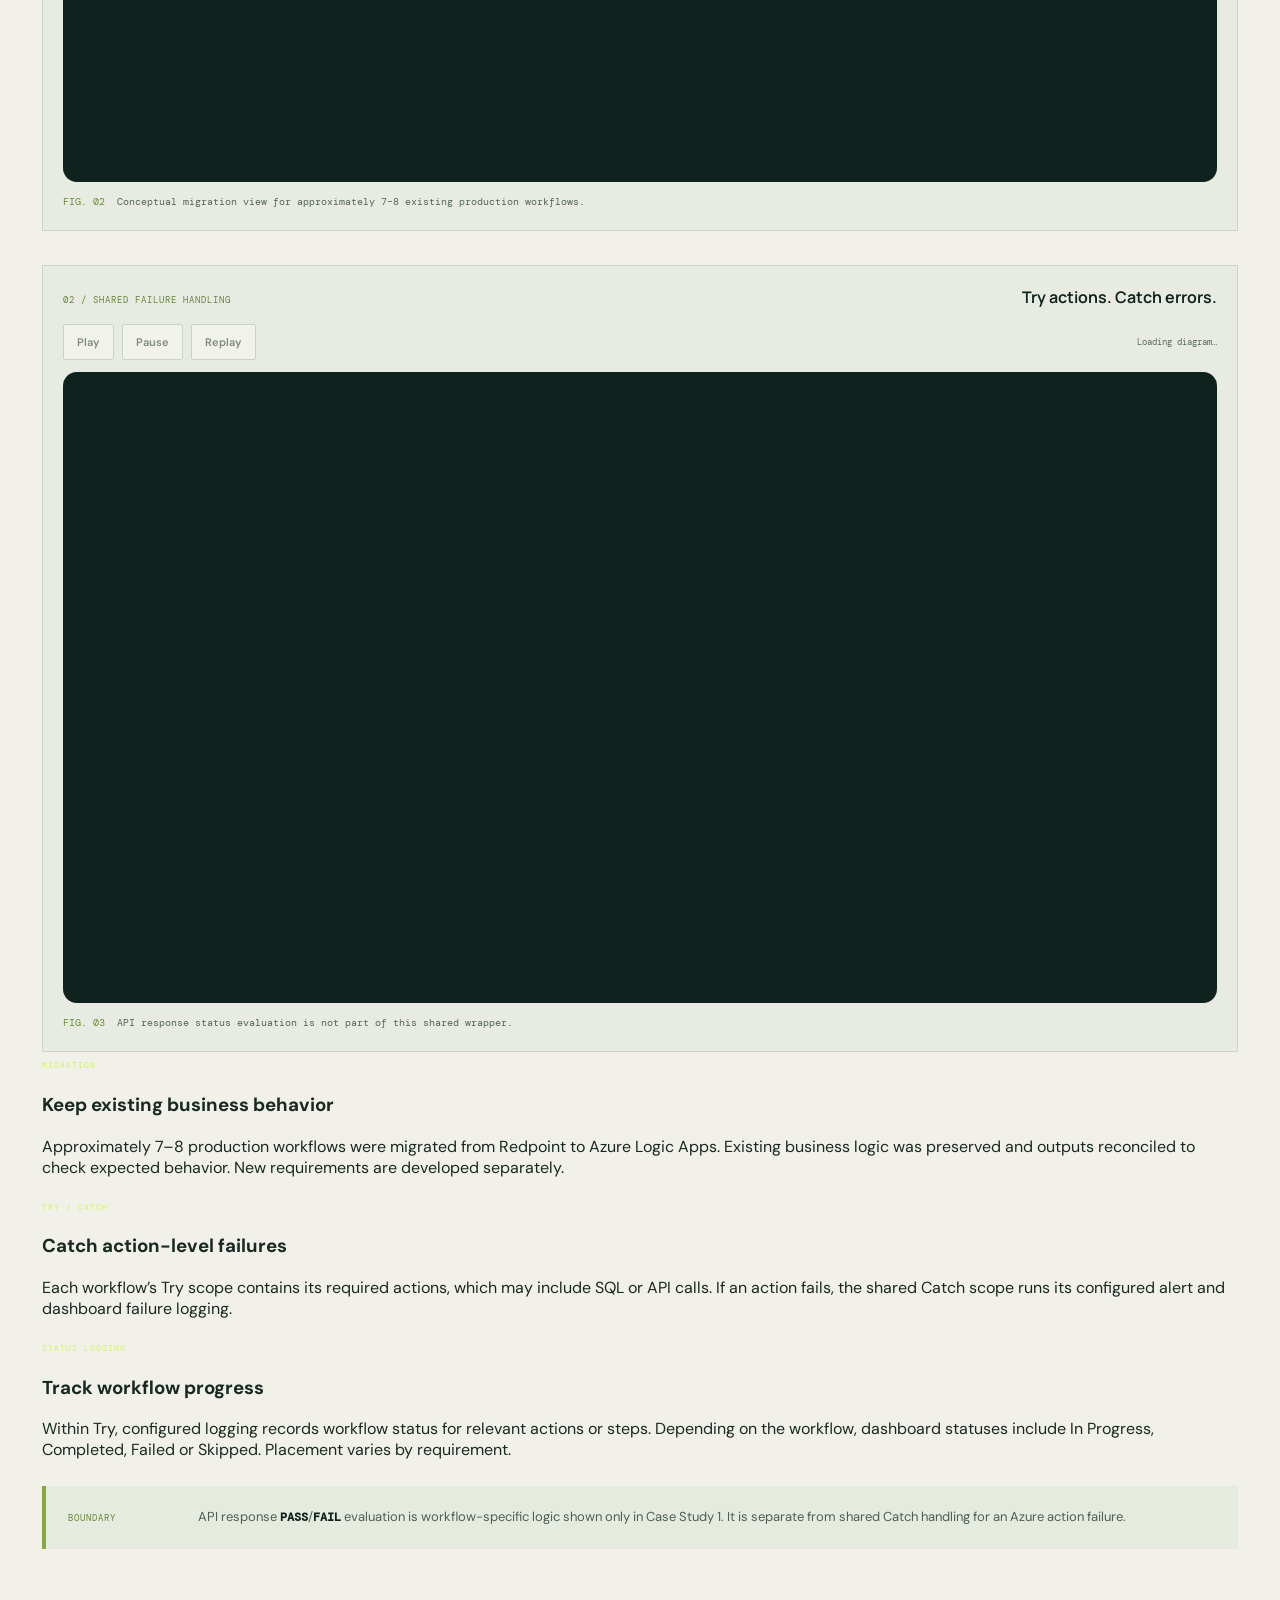
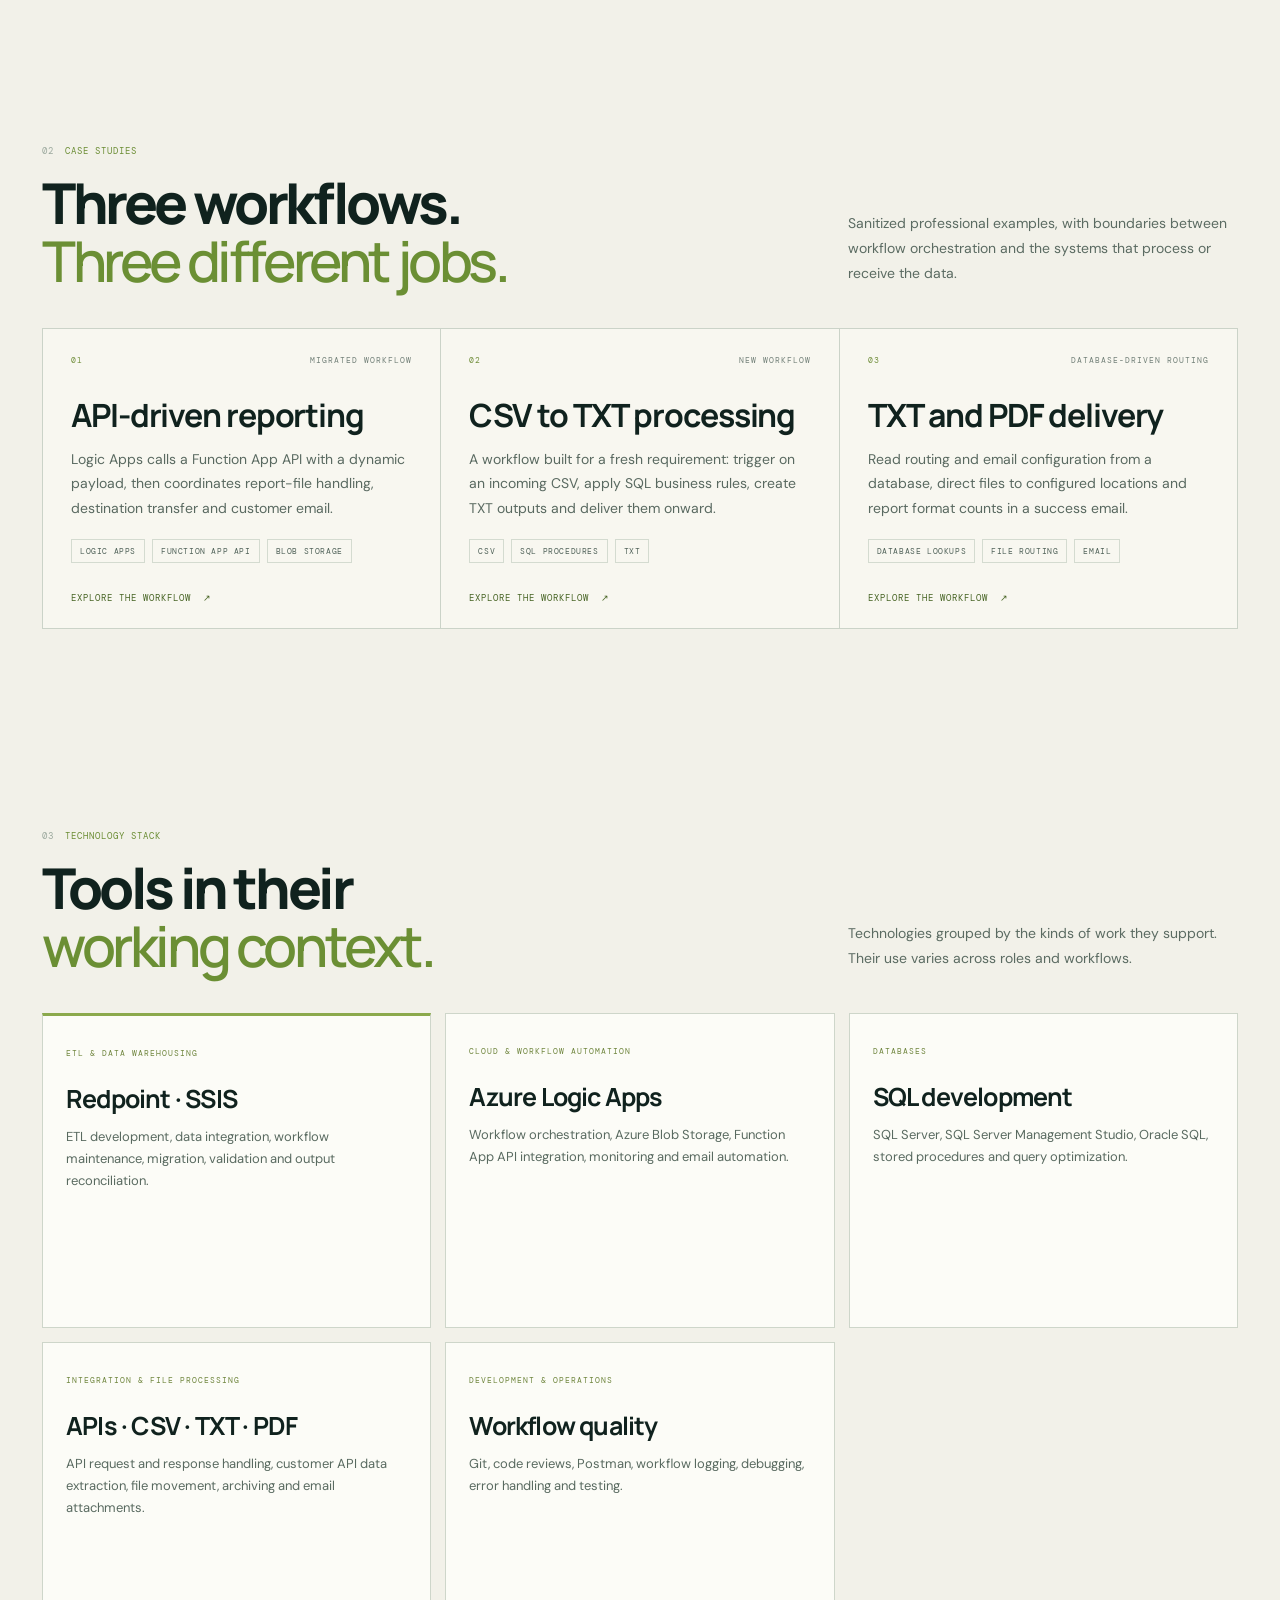
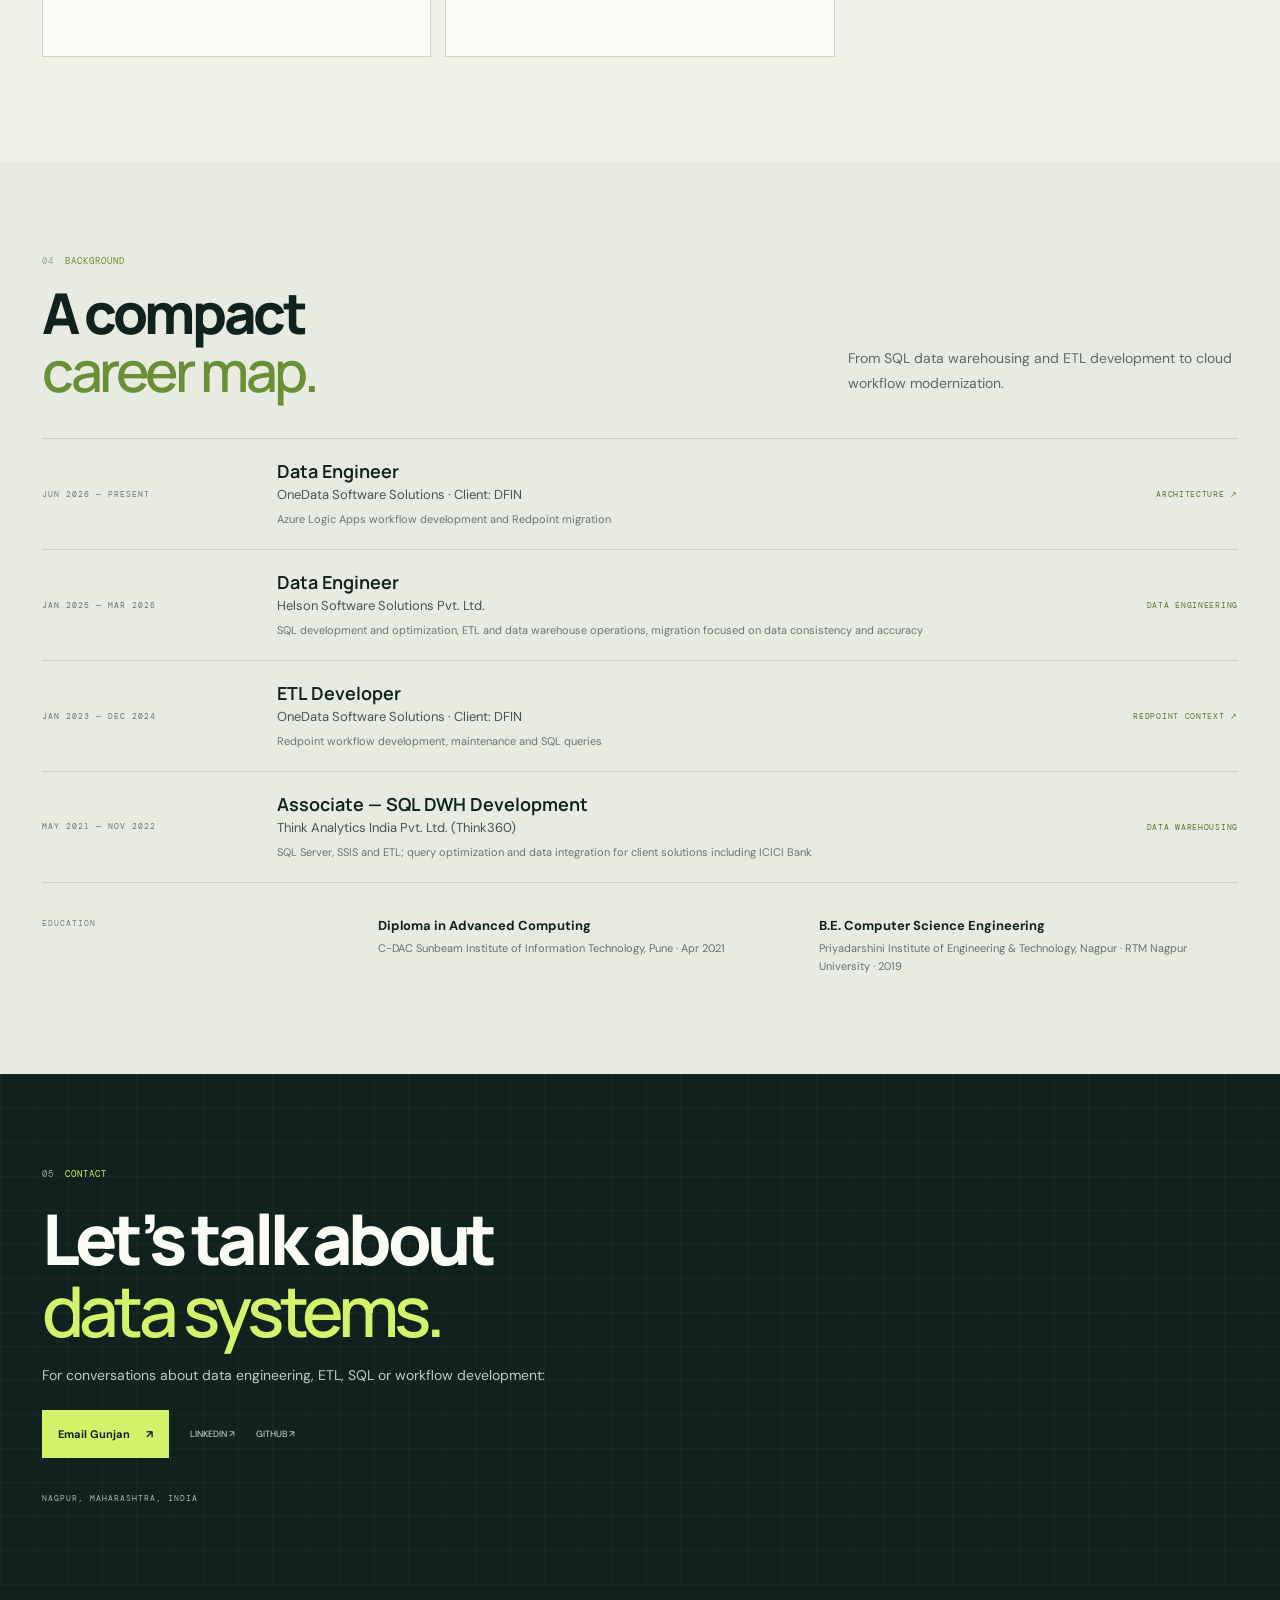
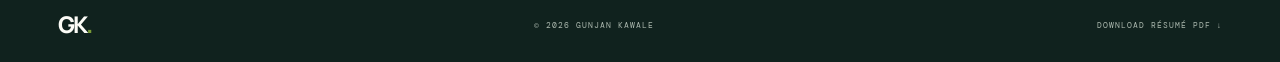
==== commit 329d7c75: "Add cinematic API reporting workflow walkthrough" ====
--- a/index.html
+++ b/index.html
@@ -20,14 +20,14 @@
   <link rel="preconnect" href="https://fonts.googleapis.com" />
   <link rel="preconnect" href="https://fonts.gstatic.com" crossorigin />
   <link href="https://fonts.googleapis.com/css2?family=DM+Mono:wght@400;500&family=DM+Sans:wght@400;500;600;700&family=Manrope:wght@400;500;600;700;800&display=swap" rel="stylesheet" />
-  <link rel="stylesheet" href="styles.css?v=20261020-walkthrough-v1" />
+  <link rel="stylesheet" href="styles.css?v=20261020-gsap-v1" />
 </head>
 <body>
   <a class="skip-link" href="#main-content">Skip to content</a>
   <header class="site-header">
     <a class="brand" href="#home" aria-label="Gunjan Kawale, home">GK<span>.</span></a>
     <nav class="main-nav" aria-label="Main navigation">
-      <a href="#home">Home</a><a href="#architecture">Architecture</a><a href="#walkthroughs">Walkthroughs</a><a href="#case-studies">Case Studies</a><a href="#stack">Technology Stack</a><a href="#background">Background</a><a href="#contact">Contact</a>
+      <a href="#home">Home</a><a href="#architecture">Architecture</a><a href="#case-studies">Case Studies</a><a href="#stack">Technology Stack</a><a href="#background">Background</a><a href="#contact">Contact</a>
     </nav>
     <a class="header-resume" href="Gunjan_Kawale_Resume.pdf" download>Résumé PDF <span aria-hidden="true">↓</span></a>
   </header>
@@ -38,7 +38,7 @@
         <p class="eyebrow"><span class="status-dot" aria-hidden="true"></span> DATA ENGINEER <span class="eyebrow-divider">/</span> NAGPUR, INDIA</p>
         <h1 id="hero-title">Data workflows.<br />Cloud integration.<br /><em>Reliable processing.</em></h1>
         <p class="hero-intro">I work across ETL development, workflow migration, SQL, API integration and automated file processing, with professional experience in Redpoint, SSIS and Azure Logic Apps.</p>
-        <div class="hero-actions"><a class="button button-primary" href="#walkthroughs">Explore walkthroughs <span aria-hidden="true">↓</span></a><a class="button button-quiet" href="#case-studies">View case studies <span aria-hidden="true">↓</span></a><a class="button button-quiet" href="Gunjan_Kawale_Resume.pdf" download>Download résumé <span aria-hidden="true">↗</span></a></div>
+        <div class="hero-actions"><a class="button button-primary" href="#architecture">Explore architecture <span aria-hidden="true">↓</span></a><a class="button button-quiet" href="#case-studies">View case studies <span aria-hidden="true">↓</span></a><a class="button button-quiet" href="Gunjan_Kawale_Resume.pdf" download>Download résumé <span aria-hidden="true">↗</span></a></div>
         <div class="hero-links" aria-label="Professional profiles"><a href="https://github.com/gunjankawale" target="_blank" rel="noreferrer">GitHub <span aria-hidden="true">↗</span></a><a href="https://www.linkedin.com/in/gunjan-kawale" target="_blank" rel="noreferrer">LinkedIn <span aria-hidden="true">↗</span></a></div>
       </div>
       <figure class="hero-figure">
@@ -88,45 +88,6 @@
       </div>
     </section>
 
-    <section class="section walkthrough-section" id="walkthroughs" aria-labelledby="walkthroughs-title">
-      <div class="section-heading motion-studies-heading"><div><p class="section-label"><span>INTERACTIVE</span> WORKFLOW ENGINEERING</p><h2 id="walkthroughs-title">Explore the flow.<br /><em>Step by step.</em></h2></div><p class="section-summary">Four sanitized walkthroughs show the systems involved, the action at each stage and what moves on. Start playback yourself or use the step controls.</p></div>
-      <div class="walkthrough-list">
-        <article class="walkthrough-card" data-walkthrough="overview" aria-labelledby="walkthrough-overview-title">
-          <header class="walkthrough-card-header"><div><p class="section-label">OVERVIEW · MIGRATION &amp; RELIABILITY</p><h3 id="walkthrough-overview-title">Preserve behavior. Make failures visible.</h3><p>First follow the Redpoint-to-Logic Apps migration and output reconciliation. Then see the shared Try/Catch action-failure path; its actions and logging vary by workflow.</p></div><span class="walkthrough-duration">~60 SEC</span></header>
-          <div class="walkthrough-diagram-wrap"><picture class="walkthrough-static"><source media="(max-width: 680px)" srcset="assets/diagrams/architecture-wrapper-mobile.svg" /><img src="assets/diagrams/workflow-architecture.svg" alt="Static architecture: Logic Apps workflow-specific actions and status logging run inside Try. Action exceptions enter Catch, which sends an email alert and records the failure in the monitoring dashboard." /></picture><svg class="walkthrough-svg" data-flow-diagram role="img" aria-label="Interactive architecture walkthrough diagram"></svg></div>
-          <div class="walkthrough-controls" role="group" aria-label="Architecture walkthrough controls"><button type="button" data-walkthrough-start>Start walkthrough</button><button type="button" data-walkthrough-play>Play</button><button type="button" data-walkthrough-pause disabled>Pause</button><button type="button" data-walkthrough-prev>Previous step</button><button type="button" data-walkthrough-next>Next step</button><button type="button" data-walkthrough-replay>Replay</button><button type="button" data-walkthrough-overview aria-expanded="false">Full workflow overview</button><span class="walkthrough-status" data-walkthrough-status aria-live="polite">Preview · use Next step or Start walkthrough</span></div>
-          <div class="walkthrough-progress"><span data-step-count>Step 1 of 11</span><progress value="1" max="11" data-step-progress aria-label="Walkthrough progress"></progress></div>
-          <section class="walkthrough-explanation" aria-live="polite"><p class="step-scene" data-step-scene>SCENE A · MIGRATION</p><h4 data-step-title>Existing workflow in Redpoint</h4><p data-step-description>Existing production workflows already carry the business rules and expected behavior.</p><dl><div><dt>Input</dt><dd data-step-input>Existing Redpoint workflow</dd></div><div><dt>Action</dt><dd data-step-action>Identify the current stages and business logic before migration.</dd></div><div><dt>Output</dt><dd data-step-output>Reference behavior for the Azure Logic Apps version.</dd></div></dl></section>
-          <details class="walkthrough-all-steps"><summary>Read the full walkthrough</summary><ol data-walkthrough-step-list></ol></details>
-        </article>
-        <article class="walkthrough-card" data-walkthrough="api" aria-labelledby="walkthrough-api-title">
-          <header class="walkthrough-card-header"><div><p class="section-label">CASE STUDY 01 · MIGRATED REPORTING</p><h3 id="walkthrough-api-title">API-driven reporting workflow</h3><p>Logic Apps sends a dynamic request to a Function App API, evaluates its response, and coordinates generated report delivery.</p><a class="walkthrough-case-link" href="projects/api-reporting.html">Read the case study ↗</a></div><span class="walkthrough-duration">~60 SEC</span></header>
-          <div class="branch-controls" role="group" aria-label="Choose the API business-status path"><span>Business-status path</span><button type="button" data-branch="pass" aria-pressed="true">PASS</button><button type="button" data-branch="fail" aria-pressed="false">FAIL</button><small>API status handling is separate from Azure action exceptions in Catch.</small></div>
-          <div class="walkthrough-diagram-wrap"><picture class="walkthrough-static"><source media="(max-width: 680px)" srcset="assets/diagrams/api-reporting-mobile.svg" /><img src="assets/diagrams/api-reporting.svg" alt="Logic Apps calls a Function App API, evaluates the response status and coordinates CSV report delivery and email." /></picture><svg class="walkthrough-svg" data-flow-diagram role="img" aria-label="Interactive API reporting workflow diagram"></svg></div>
-          <div class="walkthrough-controls" role="group" aria-label="API reporting walkthrough controls"><button type="button" data-walkthrough-start>Start walkthrough</button><button type="button" data-walkthrough-play>Play</button><button type="button" data-walkthrough-pause disabled>Pause</button><button type="button" data-walkthrough-prev>Previous step</button><button type="button" data-walkthrough-next>Next step</button><button type="button" data-walkthrough-replay>Replay</button><button type="button" data-walkthrough-overview aria-expanded="false">Full workflow overview</button><span class="walkthrough-status" data-walkthrough-status aria-live="polite">Preview · choose PASS or FAIL, then start</span></div>
-          <div class="walkthrough-progress"><span data-step-count>Step 1 of 9</span><progress value="1" max="9" data-step-progress aria-label="Walkthrough progress"></progress></div>
-          <section class="walkthrough-explanation" aria-live="polite"><p class="step-scene" data-step-scene>PASS PATH · REPORT DELIVERY</p><h4 data-step-title>Scheduled trigger</h4><p data-step-description>A schedule configured in Logic Apps starts this reporting workflow.</p><dl><div><dt>Input</dt><dd data-step-input>Configured schedule</dd></div><div><dt>Action</dt><dd data-step-action>Start the reporting workflow.</dd></div><div><dt>Output</dt><dd data-step-output>Workflow run begins.</dd></div></dl></section>
-          <details class="walkthrough-all-steps"><summary>Read the full walkthrough</summary><ol data-walkthrough-step-list></ol></details>
-        </article>
-        <article class="walkthrough-card" data-walkthrough="csv" aria-labelledby="walkthrough-csv-title">
-          <header class="walkthrough-card-header"><div><p class="section-label">CASE STUDY 02 · NEW WORKFLOW</p><h3 id="walkthrough-csv-title">CSV input to TXT delivery</h3><p>A new Logic Apps flow for a fresh requirement: archive the incoming CSV, apply SQL stored procedures and hand off TXT outputs.</p><a class="walkthrough-case-link" href="projects/csv-processing.html">Read the case study ↗</a></div><span class="walkthrough-duration">~55 SEC</span></header>
-          <div class="walkthrough-diagram-wrap"><picture class="walkthrough-static"><source media="(max-width: 680px)" srcset="assets/diagrams/csv-processing-mobile.svg" /><img src="assets/diagrams/csv-processing.svg" alt="Logic Apps triggers on CSV arrival, archives the input, calls SQL stored procedures, creates TXT outputs and delivers them downstream and by email." /></picture><svg class="walkthrough-svg" data-flow-diagram role="img" aria-label="Interactive CSV processing workflow diagram"></svg></div>
-          <div class="walkthrough-controls" role="group" aria-label="CSV processing walkthrough controls"><button type="button" data-walkthrough-start>Start walkthrough</button><button type="button" data-walkthrough-play>Play</button><button type="button" data-walkthrough-pause disabled>Pause</button><button type="button" data-walkthrough-prev>Previous step</button><button type="button" data-walkthrough-next>Next step</button><button type="button" data-walkthrough-replay>Replay</button><button type="button" data-walkthrough-overview aria-expanded="false">Full workflow overview</button><span class="walkthrough-status" data-walkthrough-status aria-live="polite">Preview · use Next step or Start walkthrough</span></div>
-          <div class="walkthrough-progress"><span data-step-count>Step 1 of 9</span><progress value="1" max="9" data-step-progress aria-label="Walkthrough progress"></progress></div>
-          <section class="walkthrough-explanation" aria-live="polite"><p class="step-scene" data-step-scene>SEQUENTIAL PROCESSING</p><h4 data-step-title>CSV arrives from upstream</h4><p data-step-description>An upstream process places the CSV file in the designated hot folder.</p><dl><div><dt>Input</dt><dd data-step-input>CSV file from upstream</dd></div><div><dt>Action</dt><dd data-step-action>Place the file in the configured hot folder.</dd></div><div><dt>Output</dt><dd data-step-output>File is available for the Logic Apps trigger.</dd></div></dl></section>
-          <details class="walkthrough-all-steps"><summary>Read the full walkthrough</summary><ol data-walkthrough-step-list></ol></details>
-        </article>
-        <article class="walkthrough-card" data-walkthrough="routing" aria-labelledby="walkthrough-routing-title">
-          <header class="walkthrough-card-header"><div><p class="section-label">CASE STUDY 03 · MIGRATED WORKFLOW</p><h3 id="walkthrough-routing-title">Database-driven file routing</h3><p>A Redpoint workflow migrated to Logic Apps with existing business logic preserved. At runtime, SQL configuration supplies destinations and recipients.</p><a class="walkthrough-case-link" href="projects/file-routing.html">Read the case study ↗</a></div><span class="walkthrough-duration">~65 SEC</span></header>
-          <div class="walkthrough-diagram-wrap"><picture class="walkthrough-static"><source media="(max-width: 680px)" srcset="assets/diagrams/file-routing-mobile.svg" /><img src="assets/diagrams/file-routing.svg" alt="Logic Apps reads SQL routing configuration before handling TXT/PDF files, configured destinations, archiving and notification." /></picture><svg class="walkthrough-svg" data-flow-diagram role="img" aria-label="Interactive database-driven file routing workflow diagram"></svg></div>
-          <div class="walkthrough-controls" role="group" aria-label="File routing walkthrough controls"><button type="button" data-walkthrough-start>Start walkthrough</button><button type="button" data-walkthrough-play>Play</button><button type="button" data-walkthrough-pause disabled>Pause</button><button type="button" data-walkthrough-prev>Previous step</button><button type="button" data-walkthrough-next>Next step</button><button type="button" data-walkthrough-replay>Replay</button><button type="button" data-walkthrough-overview aria-expanded="false">Full workflow overview</button><span class="walkthrough-status" data-walkthrough-status aria-live="polite">Preview · use Next step or Start walkthrough</span></div>
-          <div class="walkthrough-progress"><span data-step-count>Step 1 of 11</span><progress value="1" max="11" data-step-progress aria-label="Walkthrough progress"></progress></div>
-          <section class="walkthrough-explanation" aria-live="polite"><p class="step-scene" data-step-scene>MIGRATION · VALIDATION</p><h4 data-step-title>Existing Redpoint flow</h4><p data-step-description>The current workflow routes files using database configuration.</p><dl><div><dt>Input</dt><dd data-step-input>Existing Redpoint workflow</dd></div><div><dt>Action</dt><dd data-step-action>Document its functional stages and preserved business behavior.</dd></div><div><dt>Output</dt><dd data-step-output>Reference behavior for migration and reconciliation.</dd></div></dl></section>
-          <details class="walkthrough-all-steps"><summary>Read the full walkthrough</summary><ol data-walkthrough-step-list></ol></details>
-        </article>
-      </div>
-    </section>
-
     <section class="section stack-section" id="stack" aria-labelledby="stack-title">
       <div class="section-heading"><div><p class="section-label"><span>03</span> TECHNOLOGY STACK</p><h2 id="stack-title">Tools in their<br /><em>working context.</em></h2></div><p class="section-summary">Technologies grouped by the kinds of work they support. Their use varies across roles and workflows.</p></div>
       <div class="stack-grid">
@@ -154,6 +115,6 @@
   </main>
   <footer class="site-footer"><a class="brand" href="#home" aria-label="Back to top">GK<span>.</span></a><span>© <span id="copyright-year">2026</span> GUNJAN KAWALE</span><a href="Gunjan_Kawale_Resume.pdf" download>DOWNLOAD RÉSUMÉ PDF ↓</a></footer>
   <div class="scroll-progress" aria-hidden="true"><span></span></div>
-  <script src="script.js?v=20261020-walkthrough-v1" defer></script>
+  <script src="script.js?v=20261020-gsap-v1" defer></script>
 </body>
 </html>
--- a/styles.css
+++ b/styles.css
@@ -1410,90 +1410,6 @@
   }
 }
 
-/* Step-by-step workflow walkthroughs */
-.walkthrough-section { background: #f5f5ee; }
-.walkthrough-list { display: grid; gap: clamp(24px, 4vw, 48px); }
-.walkthrough-card { overflow: hidden; border: 1px solid rgba(22, 47, 39, .14); border-radius: 22px; background: #fffefa; box-shadow: 0 18px 55px rgba(16, 34, 30, .07); }
-.walkthrough-card-header { display: flex; align-items: flex-start; justify-content: space-between; gap: 24px; padding: clamp(20px, 3vw, 34px) clamp(20px, 3vw, 38px) 20px; }
-.walkthrough-card-header h3 { margin: 0 0 10px; color: #10221e; font: 700 clamp(21px, 2.5vw, 30px)/1.16 Manrope, sans-serif; }
-.walkthrough-card-header p:not(.section-label) { max-width: 720px; margin: 0; color: #5d6d64; font-size: 15px; line-height: 1.65; }
-.walkthrough-card-header .section-label { margin: 0 0 10px; }
-.walkthrough-duration { flex: 0 0 auto; padding: 8px 11px; border: 1px solid #dfe5d8; border-radius: 999px; color: #526b3a; font: 500 10px/1 'DM Mono', monospace; letter-spacing: .08em; }
-.walkthrough-case-link { display: inline-block; margin-top: 12px; color: #49692e; font-weight: 700; font-size: 13px; text-decoration-thickness: 1px; text-underline-offset: 3px; }
-.walkthrough-diagram-wrap { margin: 0 clamp(12px, 2vw, 24px); overflow: hidden; border: 1px solid rgba(230, 238, 222, .18); border-radius: 16px; background: #10221e; }
-.walkthrough-static img { display: block; width: 100%; height: auto; }
-.walkthrough-svg { display: block; width: 100%; height: auto; min-height: 230px; }
-.flow-bg { fill: #10221e; }
-.flow-lane { fill: #19352d; stroke: #769187; stroke-opacity: .4; stroke-width: 1.5; }
-.flow-lane-label { fill: #d2f36b; font: 600 11px 'DM Mono', monospace; letter-spacing: .12em; }
-.flow-edge { fill: none; stroke: #6d887d; stroke-width: 3; marker-end: url(#flow-arrow); transition: stroke .35s, stroke-width .35s, opacity .35s; }
-.flow-edge.is-complete { stroke: #d2f36b; }
-.flow-edge.is-active { stroke: #e3ff78; stroke-width: 5; filter: drop-shadow(0 0 4px rgba(210,243,107,.55)); }
-.flow-node rect { fill: #f6f7ef; stroke: #b9c8b9; stroke-width: 1.5; transition: fill .3s, stroke .3s, transform .3s; }
-.flow-node.is-active rect { fill: #e9f5cd; stroke: #d2f36b; stroke-width: 3; }
-.flow-node.is-complete rect { stroke: #d2f36b; }
-.flow-node-title { fill: #10221e; font: 700 15px Manrope, sans-serif; }
-.flow-node-system { fill: #52685c; font: 10px 'DM Mono', monospace; letter-spacing: .035em; }
-.flow-node-icon { fill: #6b8837; font: 700 12px 'DM Mono', monospace; }
-.flow-token { fill: #d2f36b; stroke: #10221e; stroke-width: 2; filter: drop-shadow(0 0 5px rgba(210,243,107,.6)); }
-.flow-token-label { fill: #10221e; font: 700 7px 'DM Mono', monospace; text-anchor: middle; dominant-baseline: central; }
-.flow-token { transition: cx .8s ease, cy .8s ease; }
-.flow-token-label { transition: x .8s ease, y .8s ease; }
-.flow-note { fill: #c3d1c7; font: 11px 'DM Mono', monospace; letter-spacing: .03em; }
-.walkthrough-controls { display: flex; flex-wrap: wrap; align-items: center; gap: 8px; padding: 16px clamp(20px, 3vw, 38px) 10px; }
-.walkthrough-controls button, .branch-controls button { min-height: 38px; padding: 0 13px; border: 1px solid #cbd5c9; border-radius: 9px; background: #fffefa; color: #20352c; font: 600 12px Manrope, sans-serif; cursor: pointer; }
-.walkthrough-controls button:hover:not(:disabled), .branch-controls button:hover { border-color: #708b49; background: #f0f5e6; }
-.walkthrough-controls button:focus-visible, .branch-controls button:focus-visible, .walkthrough-all-steps summary:focus-visible { outline: 3px solid #87a642; outline-offset: 2px; }
-.walkthrough-controls button:disabled { opacity: .48; cursor: not-allowed; }
-.walkthrough-controls [data-walkthrough-start], .walkthrough-controls [data-walkthrough-play] { border-color: #263d33; background: #19352d; color: #f7f8ef; }
-.walkthrough-status { flex: 1 1 210px; color: #617268; font-size: 12px; }
-.walkthrough-progress { display: flex; align-items: center; gap: 14px; padding: 4px clamp(20px, 3vw, 38px) 16px; color: #5d6d64; font: 11px 'DM Mono', monospace; }
-.walkthrough-progress progress { width: min(280px, 55%); height: 7px; border: 0; border-radius: 99px; accent-color: #607d38; }
-.walkthrough-progress progress::-webkit-progress-bar { border-radius: 99px; background: #e7eae0; }
-.walkthrough-progress progress::-webkit-progress-value { border-radius: 99px; background: #718d40; }
-.walkthrough-progress progress::-moz-progress-bar { border-radius: 99px; background: #718d40; }
-.walkthrough-explanation { margin: 0 clamp(20px, 3vw, 38px); padding: 22px 24px; border-left: 3px solid #9ebc60; background: #f3f5ed; }
-.walkthrough-explanation .step-scene { margin: 0 0 8px; color: #67823c; font: 600 10px 'DM Mono', monospace; letter-spacing: .1em; }
-.walkthrough-explanation h4 { margin: 0 0 8px; color: #142a22; font: 700 21px/1.3 Manrope, sans-serif; }
-.walkthrough-explanation > p:not(.step-scene) { max-width: 850px; margin: 0; color: #52645a; font-size: 14px; line-height: 1.65; }
-.walkthrough-explanation dl { display: grid; grid-template-columns: repeat(3, minmax(0, 1fr)); gap: 18px; margin: 18px 0 0; }
-.walkthrough-explanation dl div { min-width: 0; }
-.walkthrough-explanation dt { margin-bottom: 5px; color: #6d873c; font: 600 10px 'DM Mono', monospace; text-transform: uppercase; letter-spacing: .08em; }
-.walkthrough-explanation dd { margin: 0; color: #344a3d; font-size: 12px; line-height: 1.55; }
-.walkthrough-all-steps { margin: 0 clamp(20px, 3vw, 38px) 24px; padding-top: 13px; }
-.walkthrough-all-steps summary { width: fit-content; color: #49692e; font-size: 13px; font-weight: 700; cursor: pointer; }
-.walkthrough-all-steps ol { display: grid; grid-template-columns: repeat(2, minmax(0, 1fr)); gap: 7px 24px; padding-left: 22px; color: #52645a; font-size: 12px; line-height: 1.55; }
-.walkthrough-all-steps li::marker { color: #708b49; font-family: 'DM Mono', monospace; }
-.branch-controls { display: flex; flex-wrap: wrap; align-items: center; gap: 8px; padding: 0 clamp(20px, 3vw, 38px) 14px; }
-.branch-controls > span { margin-right: 5px; color: #475c4e; font: 600 11px 'DM Mono', monospace; text-transform: uppercase; }
-.branch-controls button { min-height: 31px; padding: 0 14px; }
-.branch-controls button[aria-pressed="true"][data-branch="pass"] { border-color: #587f3f; background: #e8f1dd; color: #28491f; }
-.branch-controls button[aria-pressed="true"][data-branch="fail"] { border-color: #a45f4b; background: #f8e8e1; color: #67372b; }
-.branch-controls small { flex-basis: 100%; color: #69776d; font-size: 11px; }
-@media (max-width: 680px) {
-  .walkthrough-section { padding-top: 62px; padding-bottom: 62px; }
-  .walkthrough-card { border-radius: 16px; }
-  .walkthrough-card-header { gap: 10px; padding: 20px 16px 16px; }
-  .walkthrough-card-header h3 { font-size: 20px; }
-  .walkthrough-card-header p:not(.section-label) { font-size: 13px; }
-  .walkthrough-duration { font-size: 8px; }
-  .walkthrough-diagram-wrap { margin: 0 8px; border-radius: 10px; }
-  .walkthrough-svg { min-height: 170px; }
-  .walkthrough-controls { gap: 6px; padding: 13px 14px 8px; }
-  .walkthrough-controls button { min-height: 40px; padding: 0 9px; font-size: 11px; }
-  .walkthrough-status { flex-basis: 100%; padding-top: 3px; }
-  .walkthrough-progress { padding: 4px 14px 14px; }
-  .walkthrough-explanation { margin: 0 14px; padding: 17px; }
-  .walkthrough-explanation h4 { font-size: 18px; }
-  .walkthrough-explanation dl { grid-template-columns: 1fr; gap: 10px; margin-top: 14px; }
-  .walkthrough-all-steps { margin: 0 14px 18px; }
-  .walkthrough-all-steps ol { grid-template-columns: 1fr; }
-  .branch-controls { padding: 0 14px 12px; }
-}
-@media (prefers-reduced-motion: reduce) {
-  .flow-edge, .flow-node rect, .flow-token, .flow-token-label { transition: none; }
-}
-
 @media (prefers-reduced-motion: reduce) {
   html {
     scroll-behavior: auto;
@@ -1704,72 +1620,6 @@
   font: 600 12px var(--mono);
 }
 
-.case-motion-section {
-  padding: 78px max(5.5vw, calc((100vw - 1380px) / 2));
-  background: #e5e9df;
-}
-
-.motion-studies-heading {
-  max-width: 1320px;
-  margin: 0 auto 32px;
-}
-
-.case-motion-grid {
-  display: grid;
-  gap: 24px;
-  max-width: 1320px;
-  margin: 0 auto;
-}
-
-.case-motion-card {
-  padding: clamp(18px, 3vw, 34px);
-  border: 1px solid #cbd4c8;
-  background: #f2f1e9;
-}
-
-.case-motion-copy {
-  display: grid;
-  grid-template-columns: minmax(220px, .75fr) minmax(0, 1.25fr) auto;
-  align-items: center;
-  gap: 20px 30px;
-  margin-bottom: 14px;
-}
-
-.case-motion-copy .section-label {
-  grid-column: 1 / -1;
-  margin: 0;
-}
-
-.case-motion-copy h3 {
-  margin: 0;
-  color: var(--forest);
-  font: 700 clamp(22px, 2.4vw, 32px)/1.2 var(--display);
-  letter-spacing: -1px;
-}
-
-.case-motion-copy p:not(.section-label) {
-  max-width: 560px;
-  margin: 0;
-  color: #55675d;
-  font-size: 13px;
-  line-height: 1.7;
-}
-
-.case-motion-copy > a {
-  color: #59752e;
-  font: 700 10px var(--mono);
-  text-transform: uppercase;
-  white-space: nowrap;
-}
-
-.case-motion-card .motion-figure {
-  border: 1px solid rgb(16 34 30 / 14%);
-}
-
-.hero-motion-unit .motion-controls {
-  margin: 0 0 10px;
-}
-
 .detail-motion {
   margin: 24px 0 38px;
 }
@@ -1805,19 +1655,6 @@
   .case-index-grid-three {
     grid-template-columns: repeat(2, minmax(0, 1fr));
   }
-
-  .case-motion-section {
-    padding-right: 5%;
-    padding-left: 5%;
-  }
-
-  .case-motion-copy {
-    grid-template-columns: minmax(0, 1fr) minmax(0, 1.2fr);
-  }
-
-  .case-motion-copy > a {
-    grid-column: 1 / -1;
-  }
 }
 
 @media (max-width: 680px) {
@@ -1858,25 +1695,6 @@
     font-size: 8px;
   }
 
-  .case-motion-section {
-    padding-top: 62px;
-    padding-bottom: 62px;
-  }
-
-  .case-motion-card {
-    padding: 14px;
-  }
-
-  .case-motion-copy {
-    grid-template-columns: 1fr;
-    gap: 10px;
-  }
-
-  .case-motion-copy .section-label,
-  .case-motion-copy > a {
-    grid-column: auto;
-  }
-
   .motion-controls {
     gap: 6px;
   }
@@ -1895,3 +1713,185 @@
     font-size: 9px;
   }
 }
+
+
+/* API Reporting simulated GSAP case study */
+.api-demo { margin: 14px 0 42px; color: #eef2e5; }
+.api-demo-heading { display: flex; align-items: flex-end; justify-content: space-between; gap: 20px; margin: 0 0 18px; }
+.api-demo-heading .section-label { margin: 0 0 10px; }
+.api-demo-heading h2 { margin: 0; color: var(--forest); font: 700 clamp(28px, 4vw, 48px)/1.05 var(--display); letter-spacing: -1.4px; }
+.api-demo-heading h2 em { color: #64813b; font-family: var(--serif); font-weight: 500; }
+.simulation-badge { display: inline-flex; align-items: center; gap: 8px; flex: 0 0 auto; padding: 9px 12px; border: 1px solid #cad5c4; border-radius: 99px; color: #526851; font: 600 9px var(--mono); letter-spacing: .06em; }
+.simulation-badge i,.demo-live-dot { display: inline-block; width: 7px; height: 7px; border-radius: 50%; background: #91b34c; }
+.api-demo-frame { position: relative; overflow: hidden; padding: clamp(16px, 2.6vw, 34px); border: 1px solid #344840; border-radius: 16px; background: radial-gradient(ellipse at 50% -10%, #2b4538 0, transparent 44%), #11231e; box-shadow: 0 24px 70px rgb(16 34 30 / 18%); }
+.api-demo-topline { display: flex; justify-content: space-between; gap: 12px; margin-bottom: 22px; color: #b2c3b5; font: 600 9px var(--mono); letter-spacing: .1em; }
+.api-demo-topline > span:first-child { display: flex; align-items: center; gap: 9px; }
+.demo-live-dot { background: #d2f36b; box-shadow: 0 0 12px rgb(210 243 107 / 55%); }
+.api-demo-flow { display: grid; grid-template-columns: minmax(185px, 1.06fr) minmax(66px, .36fr) minmax(205px, 1.15fr) minmax(66px, .36fr) minmax(175px, .94fr); align-items: center; gap: 9px; }
+.demo-system { min-width: 0; min-height: 254px; padding: 17px 15px; border: 1px solid #43594c; border-radius: 11px; background: linear-gradient(150deg, #233a30, #192c25 74%); box-shadow: 0 13px 22px rgb(0 0 0 / 13%); transition: border-color .25s, background .25s, transform .25s; }
+.demo-system.is-active { border-color: #d2f36b; background: linear-gradient(150deg, #304a36, #1d3228 80%); }
+.demo-system.is-done { border-color: #75924a; }
+.demo-system-head { display: flex; align-items: center; gap: 9px; min-width: 0; }
+.demo-system-head > div { flex: 1; min-width: 0; }
+.demo-system-head small,.demo-panel-title,.demo-mini-label,.demo-route-label,.demo-storage-caption,.demo-outcome small,.demo-destination small,.demo-email small,.demo-monitor small,.demo-business-actions small { display: block; color: #a6bb9e; font: 600 8px var(--mono); letter-spacing: .08em; }
+.demo-system-head h3 { margin: 4px 0 0; color: #f0f3e8; font: 700 14px/1.2 var(--display); }
+.demo-icon { display: grid; place-items: center; width: 30px; height: 30px; flex: 0 0 auto; border: 1px solid #71904c; border-radius: 8px; color: #d2f36b; font: 700 11px var(--mono); }
+.demo-state { flex: 0 0 auto; padding: 5px 6px; border-radius: 99px; background: #2c4034; color: #bfccb9; font: 600 8px var(--mono); }
+.demo-trigger { position: relative; display: flex; flex-direction: column; gap: 6px; margin-top: 15px; padding: 10px 11px; border: 1px solid #44594b; border-radius: 8px; background: #1b2c24; }
+.demo-trigger strong { color: #edf1e5; font: 600 10px var(--display); }
+.demo-mini-label { margin-bottom: 5px; font-size: 7px; }
+.demo-clock { position: absolute; right: 10px; top: 18px; color: #cfec81; font-size: 19px; }
+.demo-payload { margin-top: 11px; padding: 10px; border: 1px solid #465b4d; border-radius: 8px; background: #10201b; }
+.demo-panel-title { display: flex; justify-content: space-between; gap: 8px; font-size: 7px; }
+.demo-panel-title span:last-child { color: #d1ed82; }
+.demo-payload pre { margin: 7px 0; overflow-x: auto; color: #d8e1d2; font: 8px/1.7 var(--mono); }
+.demo-payload [data-payload-field] { display: inline-block; opacity: .5; transform: translateY(3px); transition: color .2s, opacity .2s, transform .2s; }
+.demo-payload [data-payload-field].is-revealed { color: #e2f5a6; opacity: 1; transform: translateY(0); }
+.demo-payload > small { color: #91a397; font-size: 8px; line-height: 1.35; }
+.demo-route { position: relative; display: flex; align-items: center; justify-content: center; min-height: 65px; opacity: .8; }
+.demo-route::before { position: absolute; left: 0; right: 0; top: 50%; height: 1px; background: #6c8872; content: ''; }
+.demo-route::after { position: absolute; right: -1px; top: calc(50% - 4px); width: 7px; height: 7px; border-top: 1px solid #a7c385; border-right: 1px solid #a7c385; content: ''; transform: rotate(45deg); }
+.demo-route.is-active::before { height: 2px; background: #d2f36b; box-shadow: 0 0 10px rgb(210 243 107 / 55%); }
+.demo-route-label { position: absolute; z-index: 1; top: 1px; width: 100%; text-align: center; font-size: 6px; }
+.demo-packet,.demo-response-packet { position: relative; z-index: 2; display: grid; place-items: center; min-width: 37px; height: 25px; padding: 0 5px; border: 1px solid #9db878; border-radius: 6px; background: #233b30; color: #e5f5b5; font: 700 7px var(--mono); box-shadow: 0 3px 11px rgb(0 0 0 / 22%); }
+.demo-packet.is-arrived { background: #d2f36b; color: #1c3024; }
+.demo-boundary { min-height: 44px; margin: 13px 0 10px; color: #c0cec1; font-size: 9px; line-height: 1.45; }
+.demo-activities { display: grid; gap: 5px; }
+.demo-activities > div { display: grid; grid-template-columns: 20px minmax(0, 1fr) auto; align-items: center; gap: 5px; padding: 6px 7px; border: 1px solid #405448; border-radius: 6px; background: #1b2d25; color: #d5dfd2; font-size: 8px; opacity: .68; transform: translateX(0); }
+.demo-activities > div.is-active { border-color: #a6c265; color: #f2f6e9; opacity: 1; }
+.demo-activities > div.is-done { border-color: #668449; opacity: 1; }
+.demo-activities i { color: #8da66c; font: 8px var(--mono); font-style: normal; }
+.demo-activities b { color: #9fb08e; font: 600 7px var(--mono); }
+.demo-activities .is-done b { color: #d2f36b; }
+.demo-progress-track { height: 4px; margin-top: 11px; overflow: hidden; border-radius: 99px; background: #405449; }
+.demo-progress-track span { display: block; width: 100%; height: 100%; background: #d2f36b; transform: scaleX(0); transform-origin: left center; }
+.demo-storage-bin { display: grid; justify-items: center; gap: 10px; margin-top: 24px; padding: 16px 6px 8px; border: 1px dashed #647965; border-radius: 8px; background: rgb(12 29 22 / 35%); }
+.demo-file-card { display: flex; align-items: center; gap: 6px; flex-wrap: wrap; justify-content: center; max-width: 100%; padding: 9px; border: 1px solid #667b58; border-radius: 6px; background: #28392c; color: #dbe6d4; opacity: .65; transform: translateY(0); }
+.demo-file-card b { color: #d2f36b; font: 700 8px var(--mono); }
+.demo-file-card i,.demo-file-card em { font-size: 8px; font-style: normal; }
+.demo-file-card em { color: #94a48f; }
+.demo-file-card.is-stored { border-color: #c1dc75; opacity: 1; }
+.demo-file-card.is-stored em { color: #d2f36b; }
+.demo-storage-caption { text-align: center; font-size: 7px; }
+.demo-response-row { display: grid; grid-template-columns: 1fr minmax(260px, 1.45fr); align-items: center; gap: 20px; max-width: 630px; margin: 17px auto 0; }
+.demo-return-route { position: relative; display: flex; align-items: center; justify-content: flex-end; min-height: 48px; }
+.demo-return-route::before { position: absolute; left: 0; right: 0; top: 50%; height: 1px; background: #6c8872; content: ''; }
+.demo-return-route::after { position: absolute; left: -1px; top: calc(50% - 4px); width: 7px; height: 7px; border-bottom: 1px solid #a7c385; border-left: 1px solid #a7c385; content: ''; transform: rotate(45deg); }
+.demo-return-route .demo-route-label { top: 0; }
+.demo-decision { display: grid; gap: 4px; padding: 11px 14px; border: 1px solid #78895a; border-radius: 8px; background: #26392b; }
+.demo-decision strong { color: #e3efce; font: 700 11px var(--display); }
+.demo-decision strong[data-status="fail"] { color: #ffb5a0; }
+.demo-decision > span:last-child { color: #adbeae; font-size: 8px; }
+.demo-branches { margin-top: 18px; padding: 15px; border: 1px solid #3e5548; border-radius: 10px; background: rgb(9 22 17 / 30%); }
+.demo-branch-heading { display: flex; align-items: baseline; justify-content: space-between; gap: 12px; }
+.demo-branch-heading > span:last-child { color: #96a99a; font-size: 8px; }
+.demo-branches .branch-controls { padding: 10px 0 12px; }
+.demo-branches .branch-controls button { border-color: #566a59; background: #20352a; color: #dce7d8; font: 600 9px var(--mono); }
+.demo-branches .branch-controls button[data-demo-branch="pass"][aria-pressed="true"] { border-color: #c6e86e; background: #354b2e; color: #e4f5ae; }
+.demo-branches .branch-controls button[data-demo-branch="fail"][aria-pressed="true"] { border-color: #df9d85; background: #51362e; color: #ffe0d5; }
+.demo-outcome { padding: 14px; border: 1px solid #536b50; border-radius: 8px; background: #1a3025; }
+.demo-outcome-fail { border-color: #865f50; background: #302720; }
+.demo-outcome-title { display: flex; align-items: center; gap: 10px; }
+.outcome-mark { display: grid; place-items: center; width: 27px; height: 27px; flex: 0 0 auto; border-radius: 50%; background: #d2f36b; color: #1c3024; font-weight: 800; }
+.demo-outcome-fail .outcome-mark { background: #edb39a; }
+.demo-outcome-title small { margin-bottom: 4px; }
+.demo-outcome-title strong { display: block; color: #edf2e6; font: 700 11px var(--display); }
+.demo-outcome-flow { display: grid; grid-template-columns: minmax(0, .85fr) minmax(55px, .45fr) minmax(0, .9fr) 18px minmax(0, 1fr); align-items: center; gap: 8px; margin-top: 13px; }
+.demo-failure-flow { display: grid; grid-template-columns: minmax(0, 1fr) 30px minmax(0, 1fr); align-items: center; gap: 10px; margin-top: 13px; }
+.demo-delivery-source,.demo-destination,.demo-email,.demo-monitor,.demo-business-actions { min-height: 82px; padding: 11px; border: 1px solid #50674f; border-radius: 7px; background: #20372a; }
+.demo-delivery-source { border-color: #50674f; border-radius: 7px; background: #20372a; padding: 11px; }
+.demo-delivery-source small { display: block; color: #a6bb9e; font: 600 8px var(--mono); letter-spacing: .08em; }
+.demo-delivery-source strong { display: block; margin: 7px 0 5px; color: #f0f2e9; font: 700 10px var(--display); }
+.demo-delivery-source span { display: block; color: #adbdaf; font-size: 8px; line-height: 1.45; }
+.demo-delivery-route { position: relative; display: grid; place-items: center; min-width: 0; min-height: 42px; }
+.demo-delivery-route::before { position: absolute; left: 0; right: 0; top: 50%; height: 1px; background: #6c8872; content: '';  }
+.demo-delivery-route::after { position: absolute; right: -1px; top: calc(50% - 4px); width: 7px; height: 7px; border-top: 1px solid #a7c385; border-right: 1px solid #a7c385; content: ''; transform: rotate(45deg); }
+.demo-delivery-route.is-active::before { height: 2px; background: #d2f36b; box-shadow: 0 0 9px rgb(210 243 107 / 45%); }
+.demo-delivery-route > span { position: absolute; left: 50%; bottom: calc(100% + 2px); color: #a6bb9e; font: 600 6px var(--mono); letter-spacing: .06em; white-space: nowrap; transform: translateX(-50%); }
+.demo-delivery-route > i { position: relative; z-index: 1; display: grid; place-items: center; width: 30px; height: 22px; border: 1px solid #9db878; border-radius: 5px; background: #233b30; color: #e5f5b5; font: 700 7px var(--mono); font-style: normal; }
+.demo-delivery-route > i.is-arrived { border-color: #d2f36b; background: #d2f36b; color: #1c3024; }
+.demo-email { border-color: #596950; background: #29372c; }
+.demo-monitor,.demo-business-actions { border-color: #775849; background: #3b3028; }
+.demo-outcome-flow > i,.demo-failure-flow > i { color: #c1dc75; text-align: center; font-style: normal; }
+.demo-destination strong,.demo-email strong,.demo-monitor strong,.demo-business-actions strong { display: block; margin: 7px 0 5px; color: #f0f2e9; font: 700 10px var(--display); }
+.demo-destination span,.demo-email span,.demo-email em,.demo-monitor span,.demo-business-actions span { display: block; color: #adbdaf; font-size: 8px; line-height: 1.45; font-style: normal; }
+.demo-email em { margin-top: 7px; color: #d1df9b; }
+.demo-distinction { margin: 11px 0 0; padding-top: 10px; border-top: 1px solid #6d5041; color: #dbc6b9; font-size: 9px; line-height: 1.45; }
+.demo-recap { display: grid; gap: 7px; margin-top: 15px; padding: 13px 15px; border-left: 2px solid #b6d75e; background: rgb(216 239 152 / 6%); }
+.demo-recap strong { color: #d9e4d3; font: 600 9px/1.6 var(--mono); }
+.demo-recap strong i { color: #d2f36b; font-style: normal; }
+.api-demo-controls { display: grid; gap: 12px; margin-top: 14px; padding: 14px; border: 1px solid #d4dbd0; border-radius: 10px; background: #f0f2e9; }
+.demo-control-buttons { display: flex; flex-wrap: wrap; gap: 7px; }
+.demo-control-buttons button { min-height: 38px; padding: 0 12px; border: 1px solid #c5cec1; border-radius: 7px; background: #fffefa; color: #23382e; font: 600 10px var(--display); cursor: pointer; }
+.demo-control-buttons button:hover:not(:disabled) { border-color: #718f42; background: #e7eddc; }
+.demo-control-buttons button:focus-visible,.demo-branches button:focus-visible,.demo-full-workflow summary:focus-visible { outline: 3px solid #89a94c; outline-offset: 2px; }
+.demo-control-buttons button:disabled { opacity: .48; cursor: not-allowed; }
+.demo-control-buttons button.demo-primary { border-color: #20372c; background: #20372c; color: #f2f4e9; }
+.demo-control-status { display: grid; grid-template-columns: 1fr minmax(120px, .75fr); align-items: center; gap: 5px 14px; color: #475d4d; font: 600 9px var(--mono); }
+.demo-progress-meta { display: flex; justify-content: space-between; gap: 8px; grid-column: 1 / -1; }
+.demo-control-status progress { width: 100%; height: 7px; accent-color: #718d40; }
+.demo-scene-copy { margin: 17px 0 0; padding: 18px 20px; border-left: 3px solid #9ebc60; background: #f2f3eb; }
+.demo-scene-copy .section-label { margin: 0 0 7px; }
+.demo-scene-copy h3 { margin: 0 0 6px; color: var(--forest); font: 700 21px/1.25 var(--display); }
+.demo-scene-copy > p:last-child { max-width: 850px; margin: 0; color: #56675c; font-size: 12px; line-height: 1.65; }
+.demo-full-workflow { margin-top: 14px; padding: 14px 18px; border: 1px solid #d5ddd1; border-radius: 9px; color: #465b4d; background: #f7f7f1; }
+.demo-full-workflow summary { color: #45652f; font-size: 11px; font-weight: 700; cursor: pointer; }
+.demo-full-workflow ol { display: grid; grid-template-columns: repeat(2, minmax(0, 1fr)); gap: 8px 24px; padding-left: 22px; font-size: 10px; line-height: 1.55; }
+.demo-full-workflow li::marker { color: #779243; font-family: var(--mono); }
+.demo-full-workflow p,.demo-noscript { margin: 8px 0 0; color: #627267; font-size: 10px; line-height: 1.6; }
+.visually-hidden { position: absolute; width: 1px; height: 1px; overflow: hidden; clip: rect(0,0,0,0); white-space: nowrap; clip-path: inset(50%); }
+.demo-outcome[hidden] { display: none; }
+@media (max-width: 900px) {
+  .api-demo-flow { grid-template-columns: minmax(0,1fr) 56px minmax(0,1fr); gap: 12px; }
+  .demo-function { grid-column: 1; grid-row: 2; }
+  .demo-route-storage { grid-column: 2; grid-row: 2; }
+  .demo-storage { grid-column: 3; grid-row: 2; }
+  .demo-route-request { grid-column: 2; grid-row: 1; }
+  .demo-route-storage::before { background: #6c8872; }
+  .demo-system { min-height: 240px; }
+  .demo-response-row { grid-template-columns: 1fr; gap: 3px; max-width: 430px; }
+  .demo-return-route { min-height: 38px; width: 50%; margin: auto; transform: rotate(90deg); }
+  .demo-outcome-flow { grid-template-columns: 1fr; gap: 7px; }
+  .demo-outcome-flow > i { transform: rotate(90deg); }
+  .demo-delivery-route { min-height: 38px; width: 68%; margin: auto; }
+  .demo-delivery-route::before { left: 50%; right: auto; top: 0; bottom: 0; width: 1px; height: auto; }
+  .demo-delivery-route.is-active::before { width: 2px; height: auto; }
+  .demo-delivery-route::after { right: auto; left: calc(50% - 4px); top: auto; bottom: 0; transform: rotate(135deg); }
+  .demo-delivery-route > span { display: none; }
+  .demo-return-route .demo-route-label { display: none; }
+}
+@media (max-width: 600px) {
+  .api-demo { margin-top: 4px; }
+  .api-demo-heading { display: block; }
+  .api-demo-heading h2 { font-size: 31px; }
+  .simulation-badge { margin-top: 13px; font-size: 8px; }
+  .api-demo-frame { padding: 13px 10px; border-radius: 12px; }
+  .api-demo-topline { font-size: 7px; }
+  .api-demo-flow { grid-template-columns: minmax(0,1fr); gap: 7px; }
+  .demo-system { min-height: auto; padding: 13px; }
+  .demo-logic { grid-row: 1; }
+  .demo-route-request { grid-column: 1; grid-row: 2; min-height: 36px; width: 68%; margin: auto; transform: rotate(90deg); }
+  .demo-route-request .demo-route-label,.demo-route-storage .demo-route-label { display: none; }
+  .demo-function { grid-column: 1; grid-row: 3; }
+  .demo-route-storage { grid-column: 1; grid-row: 4; min-height: 36px; width: 68%; margin: auto; transform: rotate(90deg); }
+  .demo-storage { grid-column: 1; grid-row: 5; }
+  .demo-payload { max-width: 100%; }
+  .demo-payload pre { font-size: 8px; }
+  .demo-storage-bin { margin-top: 13px; }
+  .demo-response-row { margin-top: 7px; }
+  .demo-return-route { min-height: 32px; }
+  .demo-branches { padding: 11px; }
+  .demo-branch-heading { display: block; }
+  .demo-branch-heading > span:last-child { display: block; margin-top: 5px; }
+  .demo-failure-flow { grid-template-columns: 1fr; gap: 7px; }
+  .demo-failure-flow > i { transform: rotate(90deg); }
+  .demo-delivery-source,.demo-destination,.demo-email,.demo-monitor,.demo-business-actions { min-height: auto; }
+  .demo-control-buttons { display: grid; grid-template-columns: repeat(2, minmax(0,1fr)); }
+  .demo-control-buttons button { padding: 0 6px; font-size: 9px; }
+  .demo-control-buttons button.demo-primary { grid-column: 1 / -1; }
+  .demo-control-status { grid-template-columns: 1fr; }
+  .demo-full-workflow ol { grid-template-columns: 1fr; }
+}
+@media (prefers-reduced-motion: reduce) {
+  .api-demo *, .api-demo *::before, .api-demo *::after { scroll-behavior: auto !important; transition-duration: .01ms !important; animation-duration: .01ms !important; animation-iteration-count: 1 !important; }
+}
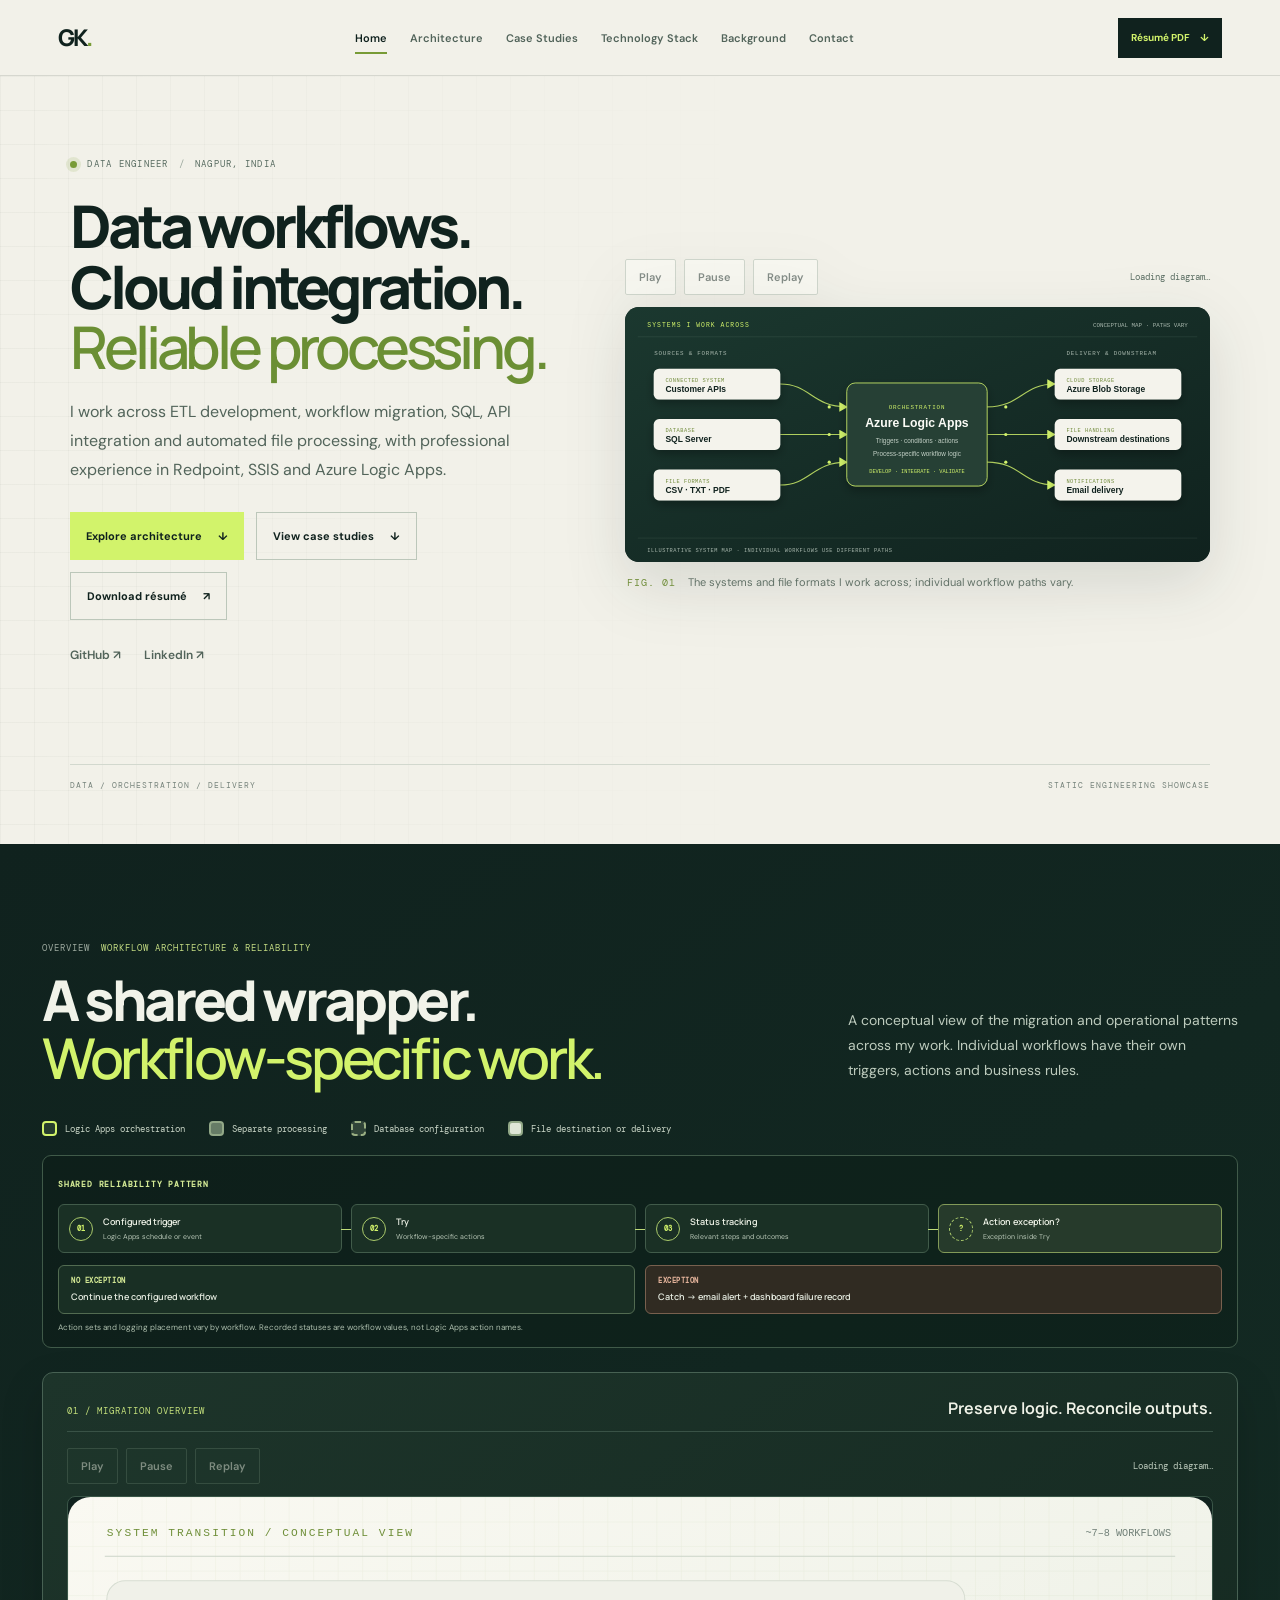
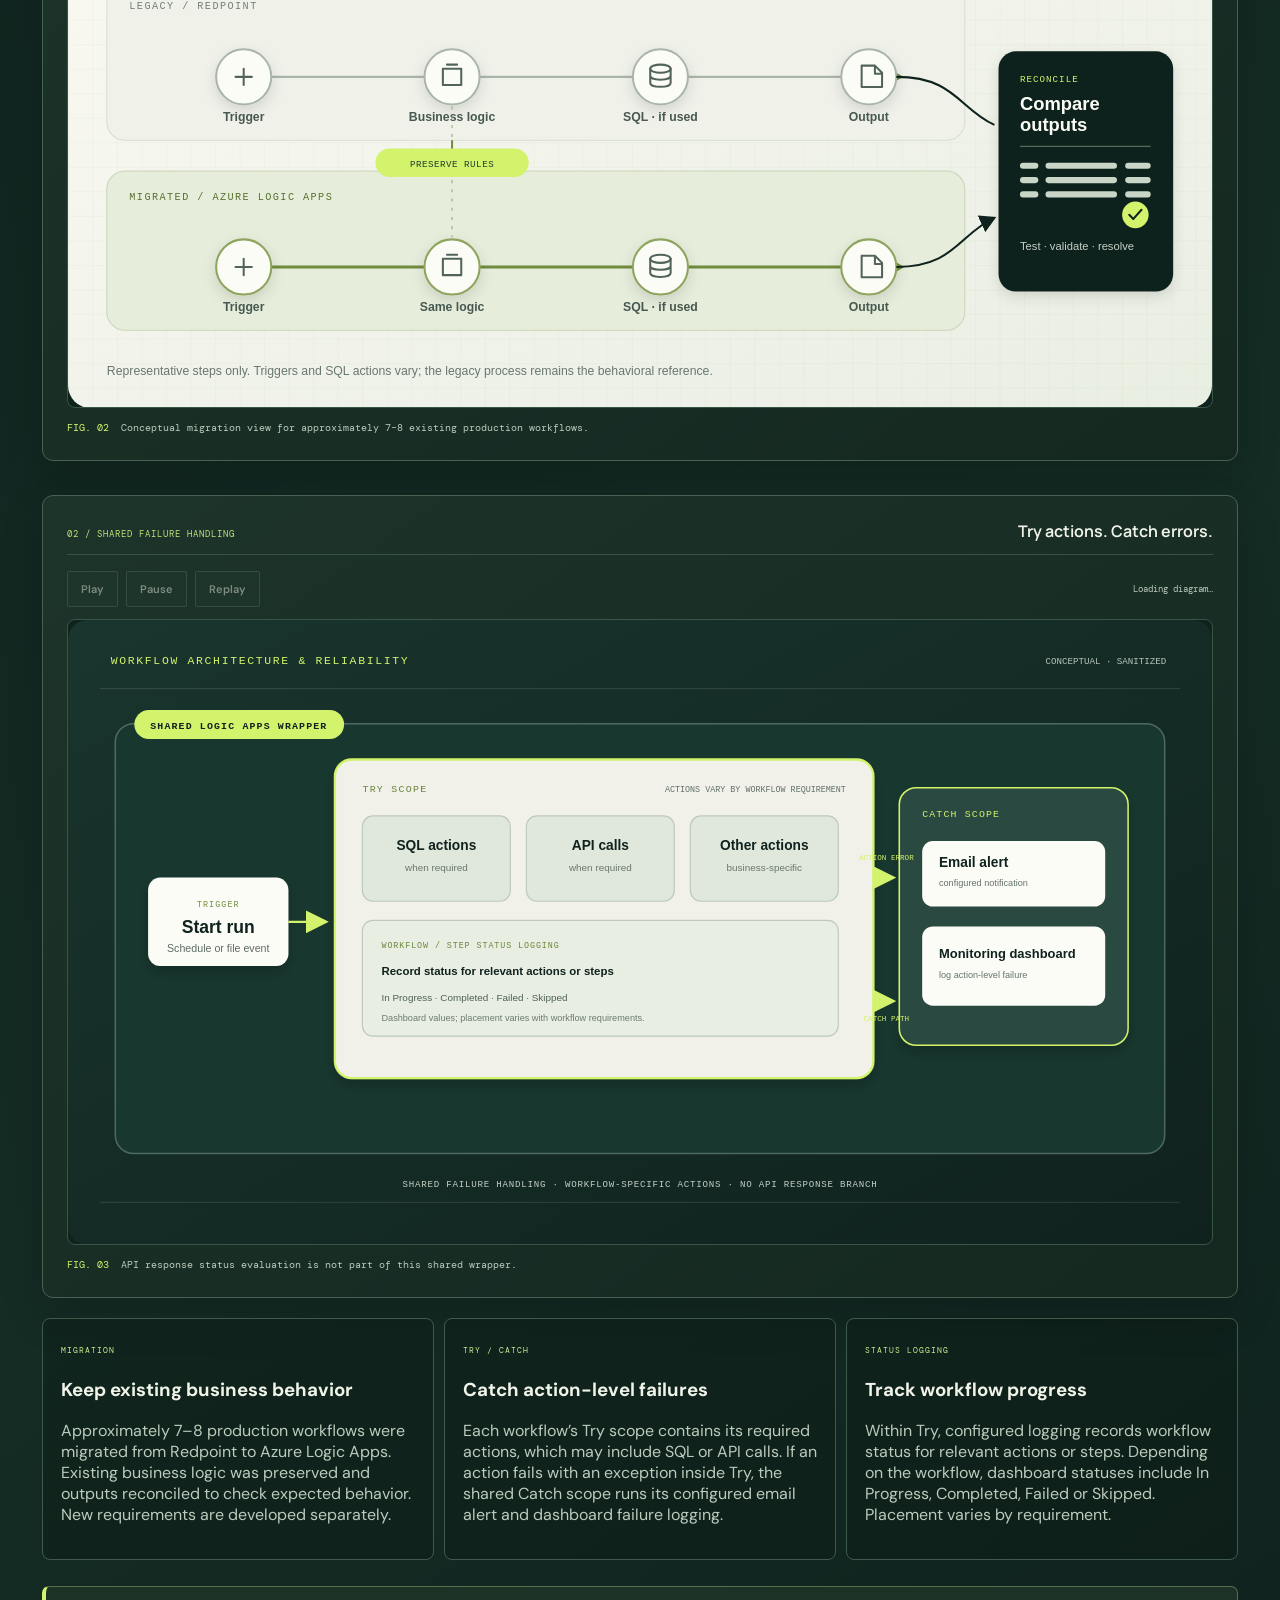
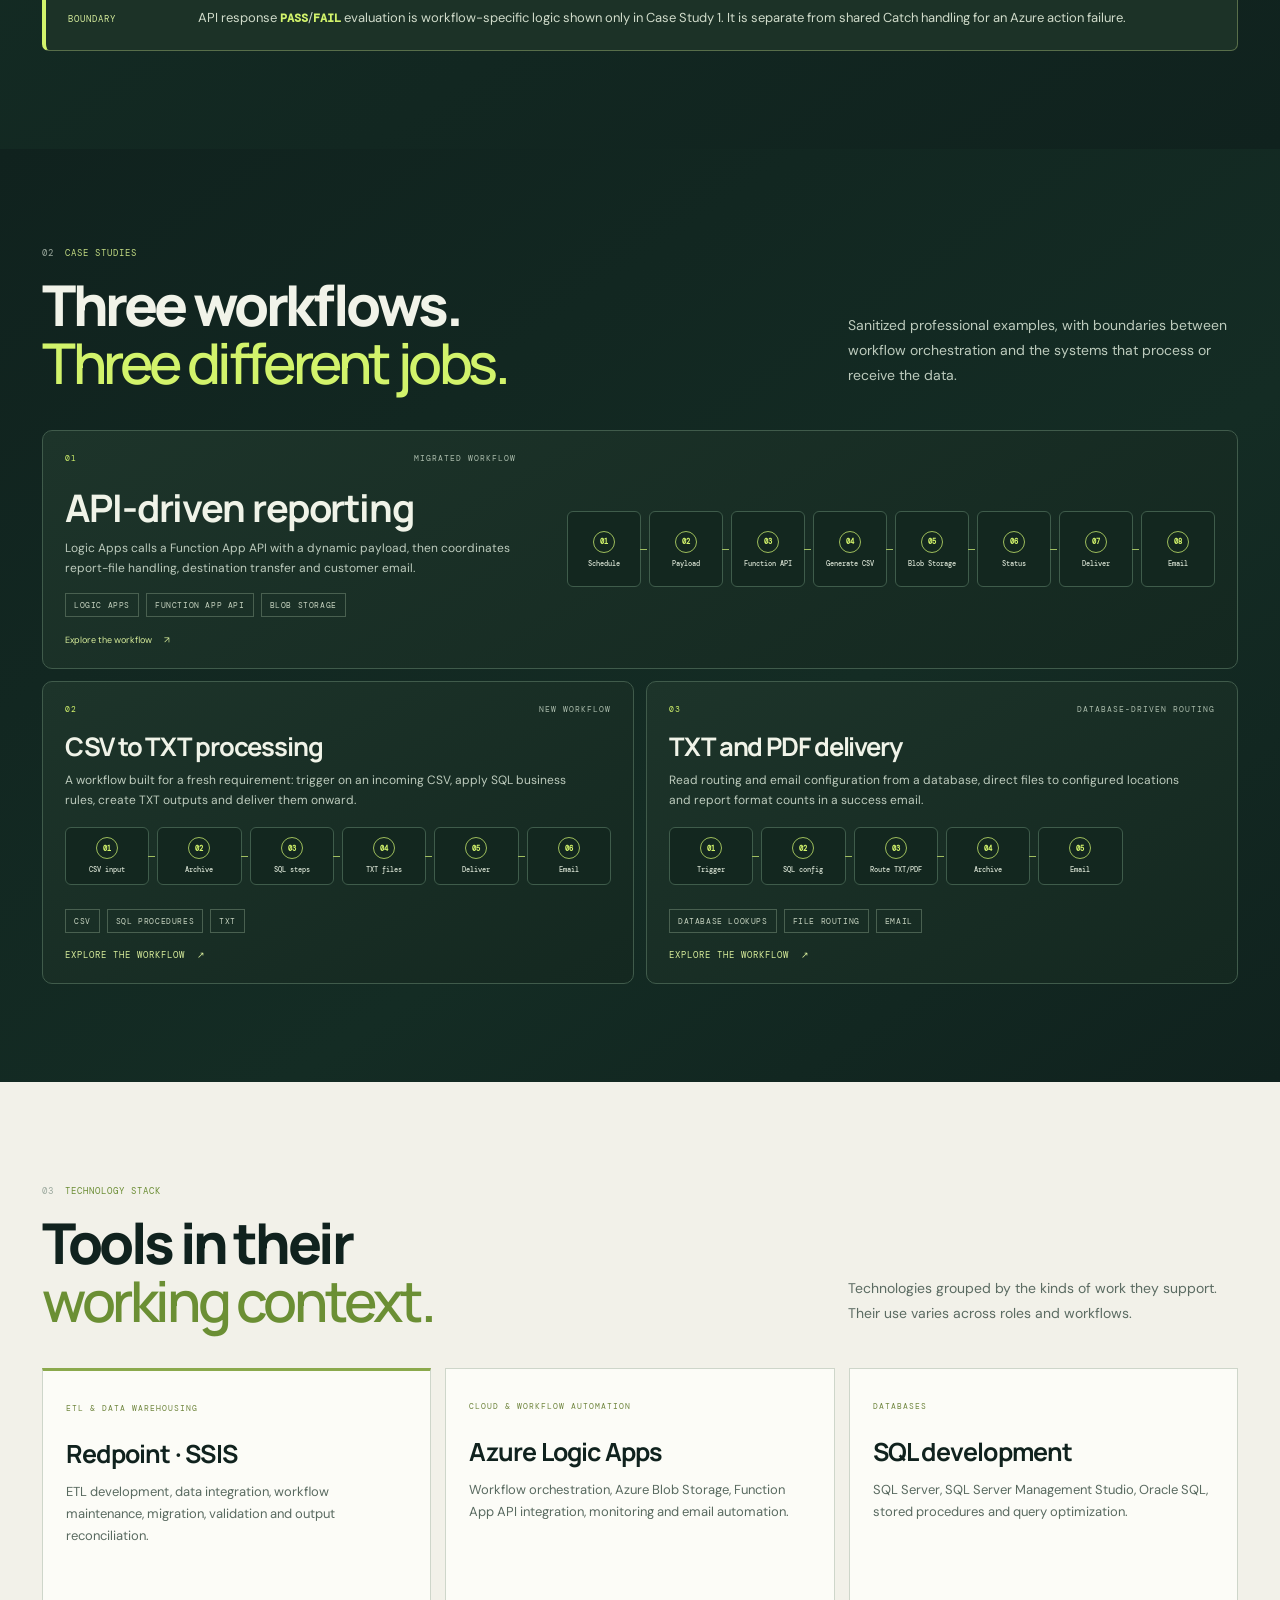
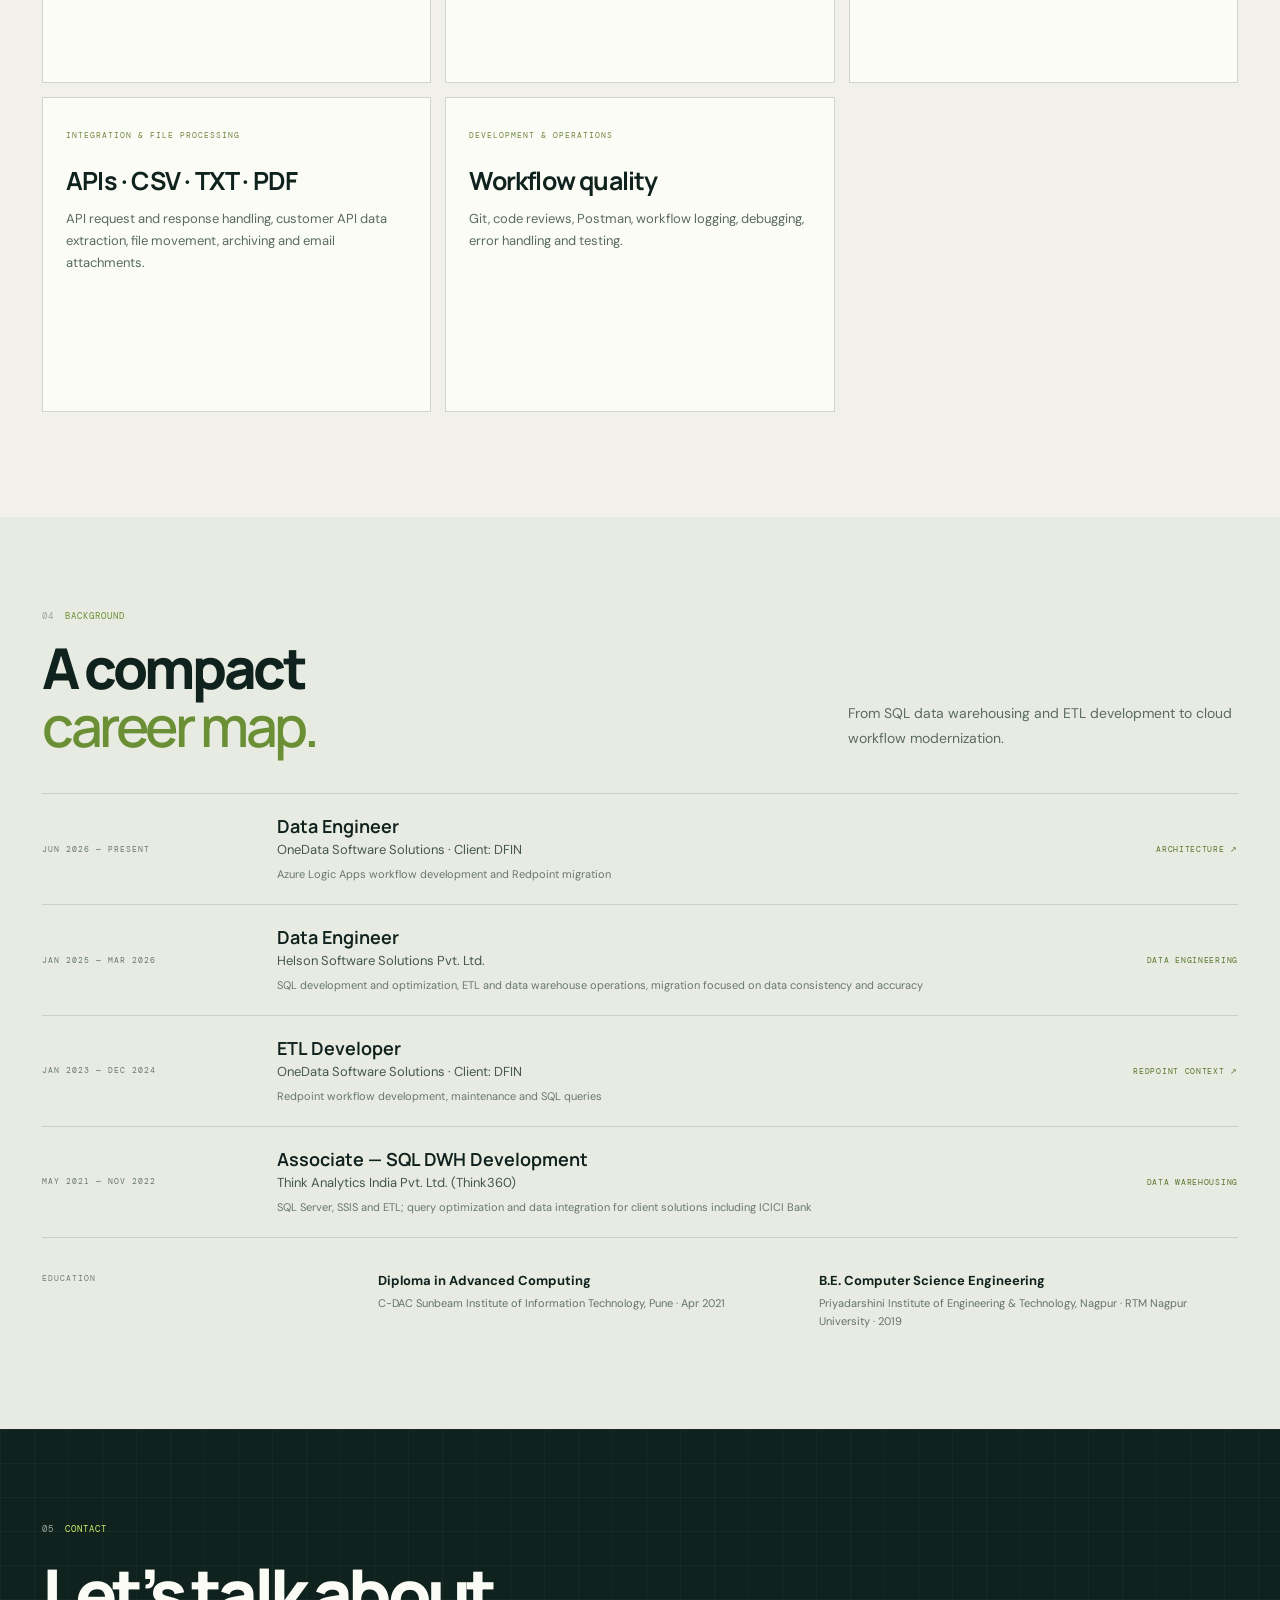
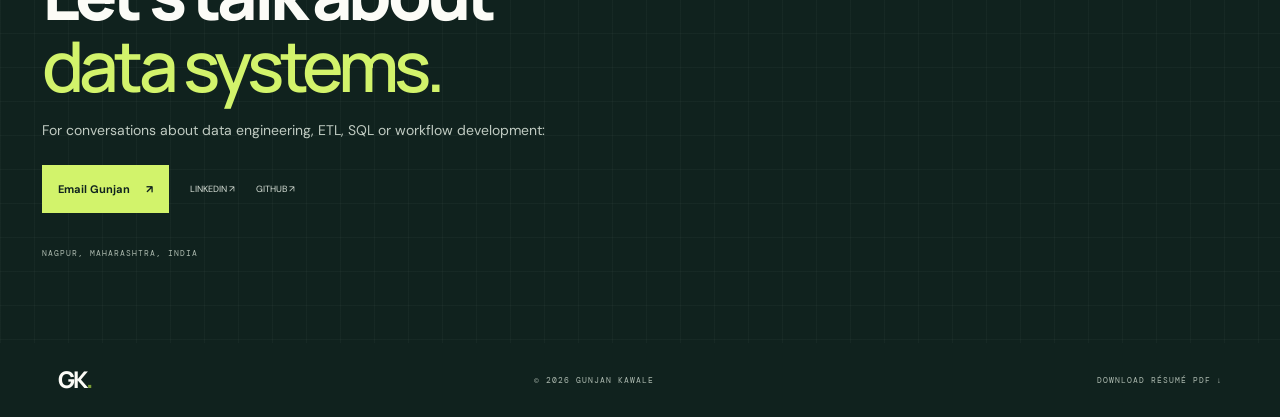
==== commit df3d9d0b: "Polish workflow case study visuals" ====
--- a/index.html
+++ b/index.html
@@ -20,7 +20,7 @@
   <link rel="preconnect" href="https://fonts.googleapis.com" />
   <link rel="preconnect" href="https://fonts.gstatic.com" crossorigin />
   <link href="https://fonts.googleapis.com/css2?family=DM+Mono:wght@400;500&family=DM+Sans:wght@400;500;600;700&family=Manrope:wght@400;500;600;700;800&display=swap" rel="stylesheet" />
-  <link rel="stylesheet" href="styles.css?v=20261020-gsap-v1" />
+  <link rel="stylesheet" href="styles.css?v=20261020-sims-v1" />
 </head>
 <body>
   <a class="skip-link" href="#main-content">Skip to content</a>
@@ -57,6 +57,7 @@
     <section class="section architecture-section" id="architecture" aria-labelledby="architecture-title">
       <div class="section-heading"><div><p class="section-label"><span>OVERVIEW</span> WORKFLOW ARCHITECTURE &amp; RELIABILITY</p><h2 id="architecture-title">A shared wrapper.<br /><em>Workflow-specific work.</em></h2></div><p class="section-summary">A conceptual view of the migration and operational patterns across my work. Individual workflows have their own triggers, actions and business rules.</p></div>
       <div class="diagram-legend" aria-label="Diagram legend"><span><i class="legend-mark legend-orchestration" aria-hidden="true"></i>Logic Apps orchestration</span><span><i class="legend-mark legend-processing" aria-hidden="true"></i>Separate processing</span><span><i class="legend-mark legend-database" aria-hidden="true"></i>Database configuration</span><span><i class="legend-mark legend-destination" aria-hidden="true"></i>File destination or delivery</span></div>
+      <div class="architecture-route" aria-label="Shared workflow reliability sequence"><span>SHARED RELIABILITY PATTERN</span><ol><li><i>01</i><b>Configured trigger</b><small>Logic Apps schedule or event</small></li><li><i>02</i><b>Try</b><small>Workflow-specific actions</small></li><li><i>03</i><b>Status tracking</b><small>Relevant steps and outcomes</small></li><li class="architecture-decision"><i>?</i><b>Action exception?</b><small>Exception inside Try</small></li></ol><div class="architecture-branches"><div><span>NO EXCEPTION</span><b>Continue the configured workflow</b></div><div><span>EXCEPTION</span><b>Catch → email alert + dashboard failure record</b></div></div><p>Action sets and logging placement vary by workflow. Recorded statuses are workflow values, not Logic Apps action names.</p></div>
       <div class="architecture-motion-grid">
         <figure class="editorial-diagram motion-unit" data-motion-unit>
           <div class="diagram-heading"><span>01 / MIGRATION OVERVIEW</span><strong>Preserve logic. Reconcile outputs.</strong></div>
@@ -73,7 +74,7 @@
       </div>
       <div class="architecture-notes">
         <article><span class="note-number">MIGRATION</span><h3>Keep existing business behavior</h3><p>Approximately 7–8 production workflows were migrated from Redpoint to Azure Logic Apps. Existing business logic was preserved and outputs reconciled to check expected behavior. New requirements are developed separately.</p></article>
-        <article><span class="note-number">TRY / CATCH</span><h3>Catch action-level failures</h3><p>Each workflow’s Try scope contains its required actions, which may include SQL or API calls. If an action fails, the shared Catch scope runs its configured alert and dashboard failure logging.</p></article>
+        <article><span class="note-number">TRY / CATCH</span><h3>Catch action-level failures</h3><p>Each workflow’s Try scope contains its required actions, which may include SQL or API calls. If an action fails with an exception inside Try, the shared Catch scope runs its configured email alert and dashboard failure logging.</p></article>
         <article><span class="note-number">STATUS LOGGING</span><h3>Track workflow progress</h3><p>Within Try, configured logging records workflow status for relevant actions or steps. Depending on the workflow, dashboard statuses include In Progress, Completed, Failed or Skipped. Placement varies by requirement.</p></article>
       </div>
       <div class="architecture-callout"><span>BOUNDARY</span><p>API response <code>PASS</code>/<code>FAIL</code> evaluation is workflow-specific logic shown only in Case Study 1. It is separate from shared Catch handling for an Azure action failure.</p></div>
@@ -82,9 +83,9 @@
     <section class="section cases-section" id="case-studies" aria-labelledby="cases-title">
       <div class="section-heading"><div><p class="section-label"><span>02</span> CASE STUDIES</p><h2 id="cases-title">Three workflows.<br /><em>Three different jobs.</em></h2></div><p class="section-summary">Sanitized professional examples, with boundaries between workflow orchestration and the systems that process or receive the data.</p></div>
       <div class="case-index-grid case-index-grid-three">
-        <article class="case-index-card"><div class="case-index-top"><span>01</span><span>MIGRATED WORKFLOW</span></div><h3>API-driven reporting</h3><p>Logic Apps calls a Function App API with a dynamic payload, then coordinates report-file handling, destination transfer and customer email.</p><div class="case-tags"><span>LOGIC APPS</span><span>FUNCTION APP API</span><span>BLOB STORAGE</span></div><a href="projects/api-reporting.html">Explore the workflow <span aria-hidden="true">↗</span></a></article>
-        <article class="case-index-card"><div class="case-index-top"><span>02</span><span>NEW WORKFLOW</span></div><h3>CSV to TXT processing</h3><p>A workflow built for a fresh requirement: trigger on an incoming CSV, apply SQL business rules, create TXT outputs and deliver them onward.</p><div class="case-tags"><span>CSV</span><span>SQL PROCEDURES</span><span>TXT</span></div><a href="projects/csv-processing.html">Explore the workflow <span aria-hidden="true">↗</span></a></article>
-        <article class="case-index-card"><div class="case-index-top"><span>03</span><span>DATABASE-DRIVEN ROUTING</span></div><h3>TXT and PDF delivery</h3><p>Read routing and email configuration from a database, direct files to configured locations and report format counts in a success email.</p><div class="case-tags"><span>DATABASE LOOKUPS</span><span>FILE ROUTING</span><span>EMAIL</span></div><a href="projects/file-routing.html">Explore the workflow <span aria-hidden="true">↗</span></a></article>
+        <article class="case-index-card case-index-card-featured"><div class="case-card-copy"><div class="case-index-top"><span>01</span><span>MIGRATED WORKFLOW</span></div><h3>API-driven reporting</h3><p>Logic Apps calls a Function App API with a dynamic payload, then coordinates report-file handling, destination transfer and customer email.</p><div class="case-tags"><span>LOGIC APPS</span><span>FUNCTION APP API</span><span>BLOB STORAGE</span></div><a href="projects/api-reporting.html">Explore the workflow <span aria-hidden="true">↗</span></a></div><ol class="case-mini-flow" aria-label="API reporting workflow stages"><li><i>01</i><span>Schedule</span></li><li><i>02</i><span>Payload</span></li><li><i>03</i><span>Function API</span></li><li><i>04</i><span>Generate CSV</span></li><li><i>05</i><span>Blob Storage</span></li><li><i>06</i><span>Status</span></li><li><i>07</i><span>Deliver</span></li><li><i>08</i><span>Email</span></li></ol></article>
+        <article class="case-index-card"><div class="case-index-top"><span>02</span><span>NEW WORKFLOW</span></div><h3>CSV to TXT processing</h3><p>A workflow built for a fresh requirement: trigger on an incoming CSV, apply SQL business rules, create TXT outputs and deliver them onward.</p><ol class="case-mini-flow" aria-label="CSV processing workflow stages"><li><i>01</i><span>CSV input</span></li><li><i>02</i><span>Archive</span></li><li><i>03</i><span>SQL steps</span></li><li><i>04</i><span>TXT files</span></li><li><i>05</i><span>Deliver</span></li><li><i>06</i><span>Email</span></li></ol><div class="case-tags"><span>CSV</span><span>SQL PROCEDURES</span><span>TXT</span></div><a href="projects/csv-processing.html">Explore the workflow <span aria-hidden="true">↗</span></a></article>
+        <article class="case-index-card"><div class="case-index-top"><span>03</span><span>DATABASE-DRIVEN ROUTING</span></div><h3>TXT and PDF delivery</h3><p>Read routing and email configuration from a database, direct files to configured locations and report format counts in a success email.</p><ol class="case-mini-flow" aria-label="File routing workflow stages"><li><i>01</i><span>Trigger</span></li><li><i>02</i><span>SQL config</span></li><li><i>03</i><span>Route TXT/PDF</span></li><li><i>04</i><span>Archive</span></li><li><i>05</i><span>Email</span></li></ol><div class="case-tags"><span>DATABASE LOOKUPS</span><span>FILE ROUTING</span><span>EMAIL</span></div><a href="projects/file-routing.html">Explore the workflow <span aria-hidden="true">↗</span></a></article>
       </div>
     </section>
 
--- a/styles.css
+++ b/styles.css
@@ -1715,183 +1715,306 @@
 }
 
 
-/* API Reporting simulated GSAP case study */
-.api-demo { margin: 14px 0 42px; color: #eef2e5; }
-.api-demo-heading { display: flex; align-items: flex-end; justify-content: space-between; gap: 20px; margin: 0 0 18px; }
-.api-demo-heading .section-label { margin: 0 0 10px; }
-.api-demo-heading h2 { margin: 0; color: var(--forest); font: 700 clamp(28px, 4vw, 48px)/1.05 var(--display); letter-spacing: -1.4px; }
-.api-demo-heading h2 em { color: #64813b; font-family: var(--serif); font-weight: 500; }
-.simulation-badge { display: inline-flex; align-items: center; gap: 8px; flex: 0 0 auto; padding: 9px 12px; border: 1px solid #cad5c4; border-radius: 99px; color: #526851; font: 600 9px var(--mono); letter-spacing: .06em; }
-.simulation-badge i,.demo-live-dot { display: inline-block; width: 7px; height: 7px; border-radius: 50%; background: #91b34c; }
-.api-demo-frame { position: relative; overflow: hidden; padding: clamp(16px, 2.6vw, 34px); border: 1px solid #344840; border-radius: 16px; background: radial-gradient(ellipse at 50% -10%, #2b4538 0, transparent 44%), #11231e; box-shadow: 0 24px 70px rgb(16 34 30 / 18%); }
-.api-demo-topline { display: flex; justify-content: space-between; gap: 12px; margin-bottom: 22px; color: #b2c3b5; font: 600 9px var(--mono); letter-spacing: .1em; }
-.api-demo-topline > span:first-child { display: flex; align-items: center; gap: 9px; }
-.demo-live-dot { background: #d2f36b; box-shadow: 0 0 12px rgb(210 243 107 / 55%); }
-.api-demo-flow { display: grid; grid-template-columns: minmax(185px, 1.06fr) minmax(66px, .36fr) minmax(205px, 1.15fr) minmax(66px, .36fr) minmax(175px, .94fr); align-items: center; gap: 9px; }
-.demo-system { min-width: 0; min-height: 254px; padding: 17px 15px; border: 1px solid #43594c; border-radius: 11px; background: linear-gradient(150deg, #233a30, #192c25 74%); box-shadow: 0 13px 22px rgb(0 0 0 / 13%); transition: border-color .25s, background .25s, transform .25s; }
-.demo-system.is-active { border-color: #d2f36b; background: linear-gradient(150deg, #304a36, #1d3228 80%); }
-.demo-system.is-done { border-color: #75924a; }
-.demo-system-head { display: flex; align-items: center; gap: 9px; min-width: 0; }
-.demo-system-head > div { flex: 1; min-width: 0; }
-.demo-system-head small,.demo-panel-title,.demo-mini-label,.demo-route-label,.demo-storage-caption,.demo-outcome small,.demo-destination small,.demo-email small,.demo-monitor small,.demo-business-actions small { display: block; color: #a6bb9e; font: 600 8px var(--mono); letter-spacing: .08em; }
-.demo-system-head h3 { margin: 4px 0 0; color: #f0f3e8; font: 700 14px/1.2 var(--display); }
-.demo-icon { display: grid; place-items: center; width: 30px; height: 30px; flex: 0 0 auto; border: 1px solid #71904c; border-radius: 8px; color: #d2f36b; font: 700 11px var(--mono); }
-.demo-state { flex: 0 0 auto; padding: 5px 6px; border-radius: 99px; background: #2c4034; color: #bfccb9; font: 600 8px var(--mono); }
-.demo-trigger { position: relative; display: flex; flex-direction: column; gap: 6px; margin-top: 15px; padding: 10px 11px; border: 1px solid #44594b; border-radius: 8px; background: #1b2c24; }
-.demo-trigger strong { color: #edf1e5; font: 600 10px var(--display); }
-.demo-mini-label { margin-bottom: 5px; font-size: 7px; }
-.demo-clock { position: absolute; right: 10px; top: 18px; color: #cfec81; font-size: 19px; }
-.demo-payload { margin-top: 11px; padding: 10px; border: 1px solid #465b4d; border-radius: 8px; background: #10201b; }
-.demo-panel-title { display: flex; justify-content: space-between; gap: 8px; font-size: 7px; }
-.demo-panel-title span:last-child { color: #d1ed82; }
-.demo-payload pre { margin: 7px 0; overflow-x: auto; color: #d8e1d2; font: 8px/1.7 var(--mono); }
-.demo-payload [data-payload-field] { display: inline-block; opacity: .5; transform: translateY(3px); transition: color .2s, opacity .2s, transform .2s; }
-.demo-payload [data-payload-field].is-revealed { color: #e2f5a6; opacity: 1; transform: translateY(0); }
-.demo-payload > small { color: #91a397; font-size: 8px; line-height: 1.35; }
-.demo-route { position: relative; display: flex; align-items: center; justify-content: center; min-height: 65px; opacity: .8; }
-.demo-route::before { position: absolute; left: 0; right: 0; top: 50%; height: 1px; background: #6c8872; content: ''; }
-.demo-route::after { position: absolute; right: -1px; top: calc(50% - 4px); width: 7px; height: 7px; border-top: 1px solid #a7c385; border-right: 1px solid #a7c385; content: ''; transform: rotate(45deg); }
-.demo-route.is-active::before { height: 2px; background: #d2f36b; box-shadow: 0 0 10px rgb(210 243 107 / 55%); }
-.demo-route-label { position: absolute; z-index: 1; top: 1px; width: 100%; text-align: center; font-size: 6px; }
-.demo-packet,.demo-response-packet { position: relative; z-index: 2; display: grid; place-items: center; min-width: 37px; height: 25px; padding: 0 5px; border: 1px solid #9db878; border-radius: 6px; background: #233b30; color: #e5f5b5; font: 700 7px var(--mono); box-shadow: 0 3px 11px rgb(0 0 0 / 22%); }
-.demo-packet.is-arrived { background: #d2f36b; color: #1c3024; }
-.demo-boundary { min-height: 44px; margin: 13px 0 10px; color: #c0cec1; font-size: 9px; line-height: 1.45; }
-.demo-activities { display: grid; gap: 5px; }
-.demo-activities > div { display: grid; grid-template-columns: 20px minmax(0, 1fr) auto; align-items: center; gap: 5px; padding: 6px 7px; border: 1px solid #405448; border-radius: 6px; background: #1b2d25; color: #d5dfd2; font-size: 8px; opacity: .68; transform: translateX(0); }
-.demo-activities > div.is-active { border-color: #a6c265; color: #f2f6e9; opacity: 1; }
-.demo-activities > div.is-done { border-color: #668449; opacity: 1; }
-.demo-activities i { color: #8da66c; font: 8px var(--mono); font-style: normal; }
-.demo-activities b { color: #9fb08e; font: 600 7px var(--mono); }
-.demo-activities .is-done b { color: #d2f36b; }
-.demo-progress-track { height: 4px; margin-top: 11px; overflow: hidden; border-radius: 99px; background: #405449; }
-.demo-progress-track span { display: block; width: 100%; height: 100%; background: #d2f36b; transform: scaleX(0); transform-origin: left center; }
-.demo-storage-bin { display: grid; justify-items: center; gap: 10px; margin-top: 24px; padding: 16px 6px 8px; border: 1px dashed #647965; border-radius: 8px; background: rgb(12 29 22 / 35%); }
-.demo-file-card { display: flex; align-items: center; gap: 6px; flex-wrap: wrap; justify-content: center; max-width: 100%; padding: 9px; border: 1px solid #667b58; border-radius: 6px; background: #28392c; color: #dbe6d4; opacity: .65; transform: translateY(0); }
-.demo-file-card b { color: #d2f36b; font: 700 8px var(--mono); }
-.demo-file-card i,.demo-file-card em { font-size: 8px; font-style: normal; }
-.demo-file-card em { color: #94a48f; }
-.demo-file-card.is-stored { border-color: #c1dc75; opacity: 1; }
-.demo-file-card.is-stored em { color: #d2f36b; }
-.demo-storage-caption { text-align: center; font-size: 7px; }
-.demo-response-row { display: grid; grid-template-columns: 1fr minmax(260px, 1.45fr); align-items: center; gap: 20px; max-width: 630px; margin: 17px auto 0; }
-.demo-return-route { position: relative; display: flex; align-items: center; justify-content: flex-end; min-height: 48px; }
-.demo-return-route::before { position: absolute; left: 0; right: 0; top: 50%; height: 1px; background: #6c8872; content: ''; }
-.demo-return-route::after { position: absolute; left: -1px; top: calc(50% - 4px); width: 7px; height: 7px; border-bottom: 1px solid #a7c385; border-left: 1px solid #a7c385; content: ''; transform: rotate(45deg); }
-.demo-return-route .demo-route-label { top: 0; }
-.demo-decision { display: grid; gap: 4px; padding: 11px 14px; border: 1px solid #78895a; border-radius: 8px; background: #26392b; }
-.demo-decision strong { color: #e3efce; font: 700 11px var(--display); }
-.demo-decision strong[data-status="fail"] { color: #ffb5a0; }
-.demo-decision > span:last-child { color: #adbeae; font-size: 8px; }
-.demo-branches { margin-top: 18px; padding: 15px; border: 1px solid #3e5548; border-radius: 10px; background: rgb(9 22 17 / 30%); }
-.demo-branch-heading { display: flex; align-items: baseline; justify-content: space-between; gap: 12px; }
-.demo-branch-heading > span:last-child { color: #96a99a; font-size: 8px; }
-.demo-branches .branch-controls { padding: 10px 0 12px; }
-.demo-branches .branch-controls button { border-color: #566a59; background: #20352a; color: #dce7d8; font: 600 9px var(--mono); }
-.demo-branches .branch-controls button[data-demo-branch="pass"][aria-pressed="true"] { border-color: #c6e86e; background: #354b2e; color: #e4f5ae; }
-.demo-branches .branch-controls button[data-demo-branch="fail"][aria-pressed="true"] { border-color: #df9d85; background: #51362e; color: #ffe0d5; }
-.demo-outcome { padding: 14px; border: 1px solid #536b50; border-radius: 8px; background: #1a3025; }
-.demo-outcome-fail { border-color: #865f50; background: #302720; }
-.demo-outcome-title { display: flex; align-items: center; gap: 10px; }
-.outcome-mark { display: grid; place-items: center; width: 27px; height: 27px; flex: 0 0 auto; border-radius: 50%; background: #d2f36b; color: #1c3024; font-weight: 800; }
-.demo-outcome-fail .outcome-mark { background: #edb39a; }
-.demo-outcome-title small { margin-bottom: 4px; }
-.demo-outcome-title strong { display: block; color: #edf2e6; font: 700 11px var(--display); }
-.demo-outcome-flow { display: grid; grid-template-columns: minmax(0, .85fr) minmax(55px, .45fr) minmax(0, .9fr) 18px minmax(0, 1fr); align-items: center; gap: 8px; margin-top: 13px; }
-.demo-failure-flow { display: grid; grid-template-columns: minmax(0, 1fr) 30px minmax(0, 1fr); align-items: center; gap: 10px; margin-top: 13px; }
-.demo-delivery-source,.demo-destination,.demo-email,.demo-monitor,.demo-business-actions { min-height: 82px; padding: 11px; border: 1px solid #50674f; border-radius: 7px; background: #20372a; }
-.demo-delivery-source { border-color: #50674f; border-radius: 7px; background: #20372a; padding: 11px; }
-.demo-delivery-source small { display: block; color: #a6bb9e; font: 600 8px var(--mono); letter-spacing: .08em; }
-.demo-delivery-source strong { display: block; margin: 7px 0 5px; color: #f0f2e9; font: 700 10px var(--display); }
-.demo-delivery-source span { display: block; color: #adbdaf; font-size: 8px; line-height: 1.45; }
-.demo-delivery-route { position: relative; display: grid; place-items: center; min-width: 0; min-height: 42px; }
-.demo-delivery-route::before { position: absolute; left: 0; right: 0; top: 50%; height: 1px; background: #6c8872; content: '';  }
-.demo-delivery-route::after { position: absolute; right: -1px; top: calc(50% - 4px); width: 7px; height: 7px; border-top: 1px solid #a7c385; border-right: 1px solid #a7c385; content: ''; transform: rotate(45deg); }
-.demo-delivery-route.is-active::before { height: 2px; background: #d2f36b; box-shadow: 0 0 9px rgb(210 243 107 / 45%); }
-.demo-delivery-route > span { position: absolute; left: 50%; bottom: calc(100% + 2px); color: #a6bb9e; font: 600 6px var(--mono); letter-spacing: .06em; white-space: nowrap; transform: translateX(-50%); }
-.demo-delivery-route > i { position: relative; z-index: 1; display: grid; place-items: center; width: 30px; height: 22px; border: 1px solid #9db878; border-radius: 5px; background: #233b30; color: #e5f5b5; font: 700 7px var(--mono); font-style: normal; }
-.demo-delivery-route > i.is-arrived { border-color: #d2f36b; background: #d2f36b; color: #1c3024; }
-.demo-email { border-color: #596950; background: #29372c; }
-.demo-monitor,.demo-business-actions { border-color: #775849; background: #3b3028; }
-.demo-outcome-flow > i,.demo-failure-flow > i { color: #c1dc75; text-align: center; font-style: normal; }
-.demo-destination strong,.demo-email strong,.demo-monitor strong,.demo-business-actions strong { display: block; margin: 7px 0 5px; color: #f0f2e9; font: 700 10px var(--display); }
-.demo-destination span,.demo-email span,.demo-email em,.demo-monitor span,.demo-business-actions span { display: block; color: #adbdaf; font-size: 8px; line-height: 1.45; font-style: normal; }
-.demo-email em { margin-top: 7px; color: #d1df9b; }
-.demo-distinction { margin: 11px 0 0; padding-top: 10px; border-top: 1px solid #6d5041; color: #dbc6b9; font-size: 9px; line-height: 1.45; }
-.demo-recap { display: grid; gap: 7px; margin-top: 15px; padding: 13px 15px; border-left: 2px solid #b6d75e; background: rgb(216 239 152 / 6%); }
-.demo-recap strong { color: #d9e4d3; font: 600 9px/1.6 var(--mono); }
-.demo-recap strong i { color: #d2f36b; font-style: normal; }
-.api-demo-controls { display: grid; gap: 12px; margin-top: 14px; padding: 14px; border: 1px solid #d4dbd0; border-radius: 10px; background: #f0f2e9; }
-.demo-control-buttons { display: flex; flex-wrap: wrap; gap: 7px; }
-.demo-control-buttons button { min-height: 38px; padding: 0 12px; border: 1px solid #c5cec1; border-radius: 7px; background: #fffefa; color: #23382e; font: 600 10px var(--display); cursor: pointer; }
-.demo-control-buttons button:hover:not(:disabled) { border-color: #718f42; background: #e7eddc; }
-.demo-control-buttons button:focus-visible,.demo-branches button:focus-visible,.demo-full-workflow summary:focus-visible { outline: 3px solid #89a94c; outline-offset: 2px; }
-.demo-control-buttons button:disabled { opacity: .48; cursor: not-allowed; }
-.demo-control-buttons button.demo-primary { border-color: #20372c; background: #20372c; color: #f2f4e9; }
-.demo-control-status { display: grid; grid-template-columns: 1fr minmax(120px, .75fr); align-items: center; gap: 5px 14px; color: #475d4d; font: 600 9px var(--mono); }
-.demo-progress-meta { display: flex; justify-content: space-between; gap: 8px; grid-column: 1 / -1; }
-.demo-control-status progress { width: 100%; height: 7px; accent-color: #718d40; }
-.demo-scene-copy { margin: 17px 0 0; padding: 18px 20px; border-left: 3px solid #9ebc60; background: #f2f3eb; }
-.demo-scene-copy .section-label { margin: 0 0 7px; }
-.demo-scene-copy h3 { margin: 0 0 6px; color: var(--forest); font: 700 21px/1.25 var(--display); }
-.demo-scene-copy > p:last-child { max-width: 850px; margin: 0; color: #56675c; font-size: 12px; line-height: 1.65; }
-.demo-full-workflow { margin-top: 14px; padding: 14px 18px; border: 1px solid #d5ddd1; border-radius: 9px; color: #465b4d; background: #f7f7f1; }
-.demo-full-workflow summary { color: #45652f; font-size: 11px; font-weight: 700; cursor: pointer; }
-.demo-full-workflow ol { display: grid; grid-template-columns: repeat(2, minmax(0, 1fr)); gap: 8px 24px; padding-left: 22px; font-size: 10px; line-height: 1.55; }
-.demo-full-workflow li::marker { color: #779243; font-family: var(--mono); }
-.demo-full-workflow p,.demo-noscript { margin: 8px 0 0; color: #627267; font-size: 10px; line-height: 1.6; }
-.visually-hidden { position: absolute; width: 1px; height: 1px; overflow: hidden; clip: rect(0,0,0,0); white-space: nowrap; clip-path: inset(50%); }
-.demo-outcome[hidden] { display: none; }
-@media (max-width: 900px) {
-  .api-demo-flow { grid-template-columns: minmax(0,1fr) 56px minmax(0,1fr); gap: 12px; }
-  .demo-function { grid-column: 1; grid-row: 2; }
-  .demo-route-storage { grid-column: 2; grid-row: 2; }
-  .demo-storage { grid-column: 3; grid-row: 2; }
-  .demo-route-request { grid-column: 2; grid-row: 1; }
-  .demo-route-storage::before { background: #6c8872; }
-  .demo-system { min-height: 240px; }
-  .demo-response-row { grid-template-columns: 1fr; gap: 3px; max-width: 430px; }
-  .demo-return-route { min-height: 38px; width: 50%; margin: auto; transform: rotate(90deg); }
-  .demo-outcome-flow { grid-template-columns: 1fr; gap: 7px; }
-  .demo-outcome-flow > i { transform: rotate(90deg); }
-  .demo-delivery-route { min-height: 38px; width: 68%; margin: auto; }
-  .demo-delivery-route::before { left: 50%; right: auto; top: 0; bottom: 0; width: 1px; height: auto; }
-  .demo-delivery-route.is-active::before { width: 2px; height: auto; }
-  .demo-delivery-route::after { right: auto; left: calc(50% - 4px); top: auto; bottom: 0; transform: rotate(135deg); }
-  .demo-delivery-route > span { display: none; }
-  .demo-return-route .demo-route-label { display: none; }
-}
-@media (max-width: 600px) {
-  .api-demo { margin-top: 4px; }
-  .api-demo-heading { display: block; }
-  .api-demo-heading h2 { font-size: 31px; }
-  .simulation-badge { margin-top: 13px; font-size: 8px; }
-  .api-demo-frame { padding: 13px 10px; border-radius: 12px; }
-  .api-demo-topline { font-size: 7px; }
-  .api-demo-flow { grid-template-columns: minmax(0,1fr); gap: 7px; }
-  .demo-system { min-height: auto; padding: 13px; }
-  .demo-logic { grid-row: 1; }
-  .demo-route-request { grid-column: 1; grid-row: 2; min-height: 36px; width: 68%; margin: auto; transform: rotate(90deg); }
-  .demo-route-request .demo-route-label,.demo-route-storage .demo-route-label { display: none; }
-  .demo-function { grid-column: 1; grid-row: 3; }
-  .demo-route-storage { grid-column: 1; grid-row: 4; min-height: 36px; width: 68%; margin: auto; transform: rotate(90deg); }
-  .demo-storage { grid-column: 1; grid-row: 5; }
-  .demo-payload { max-width: 100%; }
-  .demo-payload pre { font-size: 8px; }
-  .demo-storage-bin { margin-top: 13px; }
-  .demo-response-row { margin-top: 7px; }
-  .demo-return-route { min-height: 32px; }
-  .demo-branches { padding: 11px; }
-  .demo-branch-heading { display: block; }
-  .demo-branch-heading > span:last-child { display: block; margin-top: 5px; }
-  .demo-failure-flow { grid-template-columns: 1fr; gap: 7px; }
-  .demo-failure-flow > i { transform: rotate(90deg); }
-  .demo-delivery-source,.demo-destination,.demo-email,.demo-monitor,.demo-business-actions { min-height: auto; }
-  .demo-control-buttons { display: grid; grid-template-columns: repeat(2, minmax(0,1fr)); }
-  .demo-control-buttons button { padding: 0 6px; font-size: 9px; }
-  .demo-control-buttons button.demo-primary { grid-column: 1 / -1; }
-  .demo-control-status { grid-template-columns: 1fr; }
-  .demo-full-workflow ol { grid-template-columns: 1fr; }
-}
-@media (prefers-reduced-motion: reduce) {
-  .api-demo *, .api-demo *::before, .api-demo *::after { scroll-behavior: auto !important; transition-duration: .01ms !important; animation-duration: .01ms !important; animation-iteration-count: 1 !important; }
-}
+/* Shared workflow simulations for the case studies */
+.workflow-sim { margin: 10px 0 24px; }
+.workflow-sim-heading { display:flex; align-items:flex-end; justify-content:space-between; gap:20px; margin-bottom:18px; }
+.workflow-sim-heading .section-label { margin:0 0 9px; }
+.workflow-sim-heading h2 { margin:0; color:var(--forest); font:700 clamp(28px,3.5vw,42px)/1.08 var(--display); letter-spacing:-1.1px; }
+.workflow-sim-heading > div > p:last-child { max-width:700px; margin:9px 0 0; color:#5a6b60; font-size:13px; line-height:1.65; }
+.sim-statusline { display:flex; justify-content:space-between; gap:12px; padding:10px 15px; border:1px solid #385246; border-bottom:0; border-radius:12px 12px 0 0; background:#19342b; color:#bdcbbd; font:600 9px var(--mono); letter-spacing:.07em; }
+.sim-statusline > span:first-child { display:flex; align-items:center; gap:8px; }
+.sim-statusline > span:first-child i { width:7px; height:7px; border-radius:50%; background:#d2f36b; }
+.sim-workspace { display:grid; grid-template-columns:minmax(0,1fr) minmax(220px,.31fr); gap:16px; padding:clamp(15px,2.4vw,28px); border:1px solid #344840; border-radius:0 0 12px 12px; background:radial-gradient(ellipse at 45% -10%,#2b4538 0,transparent 46%),#11231e; box-shadow:0 22px 56px rgb(16 34 30 / 16%); }
+.sim-flow-grid { display:grid; grid-template-columns:repeat(4,minmax(0,1fr)); align-content:start; gap:11px; min-width:0; }
+.sim-node { position:relative; min-width:0; min-height:178px; padding:13px; overflow:hidden; border:1px solid #40584b; border-radius:9px; background:linear-gradient(145deg,#22392f,#192c25); color:#e1e8dc; transition:opacity .22s,border-color .22s,background .22s,transform .22s; }
+.sim-node::after { position:absolute; top:50%; right:-6px; width:10px; height:10px; border-top:1px solid #77927b; border-right:1px solid #77927b; content:''; transform:translateY(-50%) rotate(45deg); }
+.sim-node:nth-child(4n)::after,.sim-node:last-child::after { display:none; }
+.sim-node.is-active { border-color:#d2f36b; background:linear-gradient(145deg,#304a36,#1b3027); box-shadow:0 0 0 1px rgb(210 243 107 / 12%); }
+.sim-node.is-complete { border-color:#68834d; }
+.sim-node:not(.is-active):not(.is-complete) { opacity:.78; }
+.sim-node-head { display:flex; align-items:center; gap:8px; min-width:0; }
+.sim-node-head > div { flex:1; min-width:0; }
+.sim-node-index { display:grid; place-items:center; width:27px; height:27px; flex:0 0 auto; border:1px solid #71904c; border-radius:7px; color:#d2f36b; font:700 9px var(--mono); }
+.sim-node-head small,.sim-console-head span,.sim-small-label { display:block; color:#a6bb9e; font:600 7px var(--mono); letter-spacing:.08em; }
+.sim-node-head h3 { margin:4px 0 0; color:#f0f3e8; font:700 12px/1.2 var(--display); }
+.sim-node-state { flex:0 0 auto; padding:4px 5px; border-radius:99px; background:#2c4034; color:#bfccb9; font:600 7px var(--mono); }
+.sim-node.is-active .sim-node-state { background:#354c2e; color:#e3f4a6; }
+.sim-node > p { min-height:43px; margin:11px 0 9px; color:#bdcbbd; font-size:9px; line-height:1.5; }
+.sim-file-stack { display:flex; align-items:flex-start; flex-wrap:wrap; gap:6px; margin-top:10px; }
+.sim-file-stack > small { flex-basis:100%; color:#90a197; font:600 6px var(--mono); letter-spacing:.06em; }
+.sim-file { display:none; align-items:center; gap:6px; padding:7px; border:1px solid #596f50; border-radius:6px; background:#293a2c; color:#dbe6d4; font-size:8px; }
+.sim-file.is-visible { display:inline-flex; animation:sim-file-arrive .34s ease both; }
+.sim-file b,.sim-email-card i { display:grid; place-items:center; min-width:25px; min-height:20px; padding:2px 4px; border-radius:4px; background:#d2f36b; color:#203226; font:700 7px var(--mono); }
+.sim-file i { color:#d1ddcf; font-size:7px; font-style:normal; }
+@keyframes sim-file-arrive { from { opacity:0; transform:translateY(5px) scale(.97); } to { opacity:1; transform:translateY(0) scale(1); } }
+.sim-mini-steps { display:grid; gap:4px; margin:8px 0 0; padding:0; list-style:none; }
+.sim-mini-steps li { padding:5px 6px; border-left:2px solid #6b8c46; background:#1c3027; color:#c7d3c4; font-size:8px; }
+.sim-processing { height:4px; margin-top:11px; overflow:hidden; border-radius:99px; background:#41564a; }
+.sim-processing span { display:block; width:100%; height:100%; background:#d2f36b; transform:scaleX(0); transform-origin:left; }
+.sim-illustrative { display:block; margin-top:7px; color:#91a295; font-size:7px; }
+.sim-destination-mark,.sim-logic-chip { margin-top:10px; padding:8px; border:1px solid #526750; border-radius:6px; color:#d9e8c3; font:600 7px/1.5 var(--mono); }
+.sim-destination-mark span { display:block; color:#a8b8a8; font:400 7px var(--sans); }
+.sim-logic-chip strong { color:#e9f3d5; }
+.sim-compare { display:flex; align-items:center; justify-content:space-between; gap:5px; margin-top:10px; color:#dbe6d4; font:600 7px var(--mono); }
+.sim-compare span { flex:1; padding:6px 4px; border:1px solid #53684f; border-radius:5px; text-align:center; }
+.sim-compare i { color:#d2f36b; font-style:normal; }
+.sim-config { margin-top:9px; color:#c8d6c7; font-size:8px; }
+.sim-config summary { color:#d2f36b; cursor:pointer; }
+.sim-config dl { display:grid; gap:6px; margin:8px 0; }
+.sim-config dt { color:#96ab9a; font:600 7px var(--mono); }
+.sim-config dd { margin:2px 0 0; color:#e0e8dd; font-size:8px; }
+.sim-config > small { color:#93a49a; font-size:7px; }
+.sim-email-card { display:grid; gap:5px; margin-top:9px; padding:8px; border:1px solid #52684f; border-radius:6px; background:#203329; }
+.sim-email-card > span,.sim-email-card > small { color:#a6bb9e; font:600 6px/1.4 var(--mono); }
+.sim-email-card strong { color:#e6eddf; font-size:8px; font-weight:600; }
+.sim-email-card > div { display:flex; gap:4px; }
+.sim-email-card i { min-width:20px; min-height:16px; font-size:6px; font-style:normal; }
+.sim-state-pill { display:inline-block; margin-top:8px; padding:6px 8px; border:1px solid #61784b; border-radius:99px; color:#cfe783; font:600 8px var(--mono); }
+.sim-motion-packets { display:flex; gap:6px; margin-top:8px; }
+.sim-motion-packets > i,.sim-motion-token { display:inline-grid; place-items:center; min-width:27px; height:20px; padding:0 4px; border:1px solid #a7c36b; border-radius:5px; background:#2a4030; color:#e6f5be; font:700 7px var(--mono); font-style:normal; }
+.sim-route-chip { display:inline-block; margin-top:7px; padding:5px 6px; border:1px solid #52684f; border-radius:5px; color:#b9c9b3; font:600 6px var(--mono); }
+.sim-route-chip.is-active { border-color:#d2f36b; color:#e5f5b7; }
+.sim-route-chip.is-arrived { background:#d2f36b; color:#203226; }
+.sim-route-chip.is-active::after { content:' · ROUTING'; }
+.sim-email-card [data-email-attachment] { transition:opacity .2s,transform .2s; }
+.sim-transfer-lane { grid-column:1; display:grid; gap:8px; margin-top:2px; color:#a6bb9e; font:600 7px var(--mono); letter-spacing:.08em; }
+.sim-lane-track { position:relative; height:30px; border:1px solid #42584b; border-radius:7px; background:linear-gradient(90deg,#21382d,#1a2c24); }
+.sim-lane-track::before { position:absolute; left:10px; right:10px; top:50%; height:1px; background:#748a70; content:''; }
+.sim-lane-track::after { position:absolute; right:9px; top:calc(50% - 4px); width:7px; height:7px; border-top:1px solid #c0d490; border-right:1px solid #c0d490; content:''; transform:rotate(45deg); }
+.sim-lane-track > i { position:absolute; z-index:1; top:50%; left:8px; display:grid; place-items:center; min-width:34px; height:22px; padding:0 4px; border:1px solid #a7c36b; border-radius:5px; background:#2a4030; color:#e6f5be; font:700 7px var(--mono); font-style:normal; transform:translateY(-50%); }
+.sim-lane-track > i.is-arrived { background:#d2f36b; color:#1b3023; }
+.sim-console { grid-column:2; grid-row:1 / span 2; align-self:stretch; padding:13px; border:1px solid #3e5548; border-radius:9px; background:rgb(8 21 16 / 42%); }
+.sim-console-head { display:flex; justify-content:space-between; gap:8px; padding-bottom:11px; border-bottom:1px solid #3b5044; }
+.sim-console-head strong { display:block; margin-top:4px; color:#e7eee2; font:700 12px var(--display); }
+.sim-console-head > span:last-child { text-align:right; font-size:6px; }
+.sim-console ol { display:grid; gap:4px; margin:11px 0 0; padding:0; list-style:none; }
+.sim-console li { display:grid; grid-template-columns:8px minmax(0,1fr) auto; align-items:center; gap:7px; padding:6px 5px; border-radius:5px; color:#9eafa2; font-size:8px; line-height:1.35; }
+.sim-console li > i { width:6px; height:6px; border:1px solid #819286; border-radius:50%; }
+.sim-console li > b { color:#85978a; font:600 6px var(--mono); }
+.sim-console li.is-current { background:#283d30; color:#eff5e8; }
+.sim-console li.is-current > i { border-color:#d2f36b; background:#d2f36b; }
+.sim-console li.is-current > b { color:#e0f4a0; }
+.sim-console li.is-complete > i { border-color:#99bd5c; background:#99bd5c; }
+.sim-controls { display:grid; gap:11px; margin-top:13px; padding:13px; border:1px solid #d4dbd0; border-radius:9px; background:#f0f2e9; }
+.sim-control-buttons { display:flex; flex-wrap:wrap; gap:7px; }
+.sim-control-buttons button { min-height:38px; padding:0 12px; border:1px solid #c5cec1; border-radius:7px; background:#fffefa; color:#23382e; font:600 10px var(--display); cursor:pointer; }
+.sim-control-buttons button:hover:not(:disabled) { border-color:#718f42; background:#e7eddc; }
+.sim-control-buttons button:focus-visible,.sim-full-workflow summary:focus-visible,.sim-config summary:focus-visible { outline:3px solid #89a94c; outline-offset:2px; }
+.sim-control-buttons button:disabled { opacity:.48; cursor:not-allowed; }
+.sim-control-buttons .sim-start { border-color:#20372c; background:#20372c; color:#f2f4e9; }
+.sim-progress-block { display:grid; gap:5px; color:#475d4d; font:600 9px var(--mono); }
+.sim-progress-block > div { display:flex; justify-content:space-between; gap:10px; }
+.sim-progress-block progress { width:100%; height:7px; accent-color:#718d40; }
+.sim-current-step { margin-top:13px; padding:16px 19px; border-left:3px solid #9ebc60; background:#f2f3eb; }
+.sim-current-step > span { color:#67823c; font:600 8px var(--mono); letter-spacing:.09em; }
+.sim-current-step h3 { margin:6px 0; color:var(--forest); font:700 20px/1.25 var(--display); }
+.sim-current-step p { max-width:850px; margin:0; color:#56675c; font-size:12px; line-height:1.65; }
+.sim-full-workflow,.sim-static-reference { margin-top:12px; padding:13px 16px; border:1px solid #d4dbd0; border-radius:8px; background:#f7f7f1; color:#455a4b; }
+.sim-full-workflow summary,.sim-static-reference summary { color:#45652f; font-size:11px; font-weight:700; cursor:pointer; }
+.sim-full-workflow ol { display:grid; grid-template-columns:repeat(2,minmax(0,1fr)); gap:6px 24px; padding-left:20px; font-size:10px; line-height:1.5; }
+.sim-full-workflow li::marker { color:#779243; font-family:var(--mono); }
+.sim-static-reference figure { margin:13px 0 0; }
+.sim-static-reference .case-diagram { border:0; background:transparent; }
+.sim-static-reference img { width:100%; height:auto; }
+.sim-static-reference figcaption { display:flex; gap:10px; margin-top:8px; color:#5a6b60; font:9px/1.5 var(--mono); }
+.sim-static-reference figcaption span { color:#6b8c37; }
+.sim-noscript { margin:9px 0 0; color:#637267; font-size:10px; }
+@media(max-width:980px) {
+  .sim-workspace { grid-template-columns:1fr; }
+  .sim-flow-grid { grid-template-columns:repeat(3,minmax(0,1fr)); }
+  .sim-console { grid-column:1; grid-row:auto; }
+  .sim-node:nth-child(4n)::after { display:block; }
+  .sim-node:nth-child(3n)::after,.sim-node:last-child::after { display:none; }
+}
+@media(max-width:650px) {
+  .workflow-sim-heading { display:block; }
+  .workflow-sim-heading > .simulation-badge { margin-top:13px; }
+  .sim-statusline { font-size:7px; }
+  .sim-workspace { gap:12px; padding:12px; }
+  .sim-flow-grid { grid-template-columns:1fr; gap:8px; }
+  .sim-node { min-height:0; padding:12px; }
+  .sim-node > p { min-height:0; margin:8px 0; }
+  .sim-node::after,.sim-node:nth-child(4n)::after,.sim-node:nth-child(3n)::after,.sim-node:last-child::after { display:block; top:auto; right:calc(50% - 4px); bottom:-6px; transform:rotate(135deg); }
+  .sim-node:last-child::after { display:none; }
+  .sim-transfer-lane { min-height:130px; margin:0 auto; text-align:center; }
+  .sim-lane-track { width:30px; height:100px; margin:auto; }
+  .sim-lane-track::before { left:50%; right:auto; top:9px; bottom:9px; width:1px; height:auto; }
+  .sim-lane-track::after { right:auto; left:calc(50% - 4px); top:auto; bottom:8px; transform:rotate(135deg); }
+  .sim-lane-track > i { top:7px; left:50%; transform:translate(-50%,0); }
+  .sim-console { padding:11px; }
+  .sim-console li { font-size:8px; }
+  .sim-control-buttons { display:grid; grid-template-columns:repeat(2,minmax(0,1fr)); }
+  .sim-control-buttons button { min-height:42px; padding:0 5px; font-size:9px; }
+  .sim-control-buttons .sim-start { grid-column:1/-1; }
+  .sim-full-workflow ol { grid-template-columns:1fr; }
+}
+@media(prefers-reduced-motion:reduce) {
+  .workflow-sim *, .workflow-sim *::before, .workflow-sim *::after { scroll-behavior:auto!important; animation-duration:.01ms!important; animation-iteration-count:1!important; transition-duration:.01ms!important; }
+}
+
+/* Dashboard-inspired architecture and case study presentation, using the existing forest/lime palette. */
+.architecture-section,.cases-section { position:relative; isolation:isolate; }
+.architecture-section::before,.cases-section::before { position:absolute; z-index:-1; inset:0 auto 0 50%; width:100vw; background:linear-gradient(145deg,#10221e 0%,#142c24 62%,#10221e 100%); content:""; transform:translateX(-50%); }
+.architecture-section > .section-heading h2,.cases-section > .section-heading h2 { color:#f1f3e9; }
+.architecture-section > .section-heading h2 em,.cases-section > .section-heading h2 em { color:var(--lime); }
+.architecture-section .section-label,.cases-section .section-label { color:#c3db82; }
+.architecture-section .section-summary,.cases-section .section-summary { color:#bdcbbd; }
+.architecture-section .diagram-legend { color:#cad6c7; }
+.architecture-section .legend-mark { border-color:#92a887; }
+.architecture-section .legend-orchestration { border-color:var(--lime); background:#263c2e; }
+.architecture-section .legend-processing { background:#667c66; }
+.architecture-section .legend-database { border-color:#9aaf83; background:#304438; }
+.architecture-section .legend-destination { background:#dfe6d7; }
+.architecture-section .editorial-diagram { padding:clamp(15px,2vw,24px); border:1px solid #476153; border-radius:11px; background:linear-gradient(145deg,#1d342a,#142820); box-shadow:0 18px 42px rgb(0 0 0 / 17%); }
+.architecture-section .diagram-heading { padding-bottom:12px; border-bottom:1px solid #395246; }
+.architecture-section .diagram-heading span { color:#c3df7b; }
+.architecture-section .diagram-heading strong { color:#f0f3e8; }
+.architecture-section .motion-figure { border:1px solid #395547; border-radius:8px; background:#10221e; }
+.architecture-section .editorial-diagram figcaption { color:#bdcbbd; }
+.architecture-section .editorial-diagram figcaption span { color:var(--lime); }
+.architecture-section .motion-controls button { border-color:#526b59; background:#20382d; color:#e8eddf; }
+.architecture-section .motion-controls button:hover:not(:disabled) { border-color:var(--lime); background:#2f4833; color:var(--lime); }
+.architecture-section .motion-controls [data-motion-status] { color:#bdcbbd; }
+.architecture-section .architecture-notes { display:grid; grid-template-columns:repeat(3,minmax(0,1fr)); gap:10px; margin-top:20px; }
+.architecture-section .architecture-notes article { padding:18px; border:1px solid #405b4b; border-radius:8px; background:rgb(8 22 16 / 30%); }
+.architecture-section .architecture-notes .note-number { color:#cde991; }
+.architecture-section .architecture-notes h3 { color:#eff3e8; }
+.architecture-section .architecture-notes p { color:#bdcbbd; }
+.architecture-section .architecture-callout { border:1px solid #586e4a; border-left:4px solid var(--lime); border-radius:7px; background:#1c3227; }
+.architecture-section .architecture-callout > span { color:#d4eb9b; }
+.architecture-section .architecture-callout p { color:#d0dbca; }
+.architecture-section .architecture-callout code { color:var(--lime); }
+.architecture-route { margin:-5px 0 24px; padding:15px; border:1px solid #405a49; border-radius:9px; background:rgb(8 22 16 / 32%); }
+.architecture-route > span { color:#d2e894; font:600 8px var(--mono); letter-spacing:.1em; }
+.architecture-route ol { display:grid; grid-template-columns:repeat(4,minmax(0,1fr)); gap:9px; margin:12px 0 8px; padding:0; list-style:none; }
+.architecture-route li { position:relative; display:grid; grid-template-columns:26px minmax(0,1fr); align-items:center; gap:4px 8px; padding:10px; border:1px solid #415b4a; border-radius:6px; background:#1a3025; }
+.architecture-route li:not(:last-child)::after { position:absolute; top:50%; right:-10px; width:10px; height:1px; background:#bfdc79; content:""; }
+.architecture-route li > i { grid-row:span 2; display:grid; place-items:center; width:24px; height:24px; border:1px solid #a9c96a; border-radius:50%; color:var(--lime); font:600 7px var(--mono); font-style:normal; }
+.architecture-route li > b { color:#eef2e7; font:600 9px var(--display); }
+.architecture-route li > small { color:#b8c7b7; font-size:7px; line-height:1.4; }
+.architecture-route li.architecture-decision { border-color:#829a58; background:#263a2b; }
+.architecture-route .architecture-decision > i { border-style:dashed; }
+.architecture-branches { display:grid; grid-template-columns:repeat(2,minmax(0,1fr)); gap:10px; margin:12px 0 8px; }
+.architecture-branches > div { display:grid; gap:5px; padding:10px 12px; border:1px solid #526b51; border-radius:6px; background:#192f24; }
+.architecture-branches > div:last-child { border-color:#78604e; background:#302b22; }
+.architecture-branches span { color:#d4e995; font:600 7px var(--mono); letter-spacing:.08em; }
+.architecture-branches > div:last-child span { color:#e2b29a; }
+.architecture-branches b { color:#e4eadf; font:600 9px/1.45 var(--display); }
+.architecture-route > p { margin:8px 0 0; color:#aebfae; font-size:8px; }
+.cases-section .case-index-grid-three { grid-template-columns:repeat(2,minmax(0,1fr)); gap:12px; border:0; }
+.cases-section .case-index-grid-three .case-index-card { min-height:0; padding:22px; border:1px solid #405b4b; border-radius:10px; background:linear-gradient(150deg,#1d342a,#142820); color:#e8eddf; }
+.cases-section .case-index-card:hover { border-color:#9ab55b; background:linear-gradient(150deg,#253f30,#172c22); }
+.cases-section .case-index-top { color:#aabbab; }
+.cases-section .case-index-top span:first-child { color:var(--lime); }
+.cases-section .case-index-card h3 { margin:18px 0 9px; color:#f0f3e8; font-size:clamp(21px,2vw,28px); }
+.cases-section .case-index-card p { color:#bdcbbd; font-size:12px; line-height:1.65; }
+.cases-section .case-index-card > a { padding-top:16px; color:#d8ed9b; }
+.cases-section .case-index-card > a:hover { color:var(--lime); }
+.cases-section .case-index-card-featured { grid-column:1/-1; display:grid; grid-template-columns:minmax(0,.82fr) minmax(0,1.18fr); align-items:center; gap:clamp(20px,4vw,52px); padding:clamp(22px,3vw,34px); }
+.case-index-card-featured .case-card-copy { display:flex; flex-direction:column; min-height:100%; }
+.case-index-card-featured .case-card-copy > a { display:inline-flex; align-items:center; gap:12px; align-self:flex-start; margin-top:auto; padding-top:17px; color:#d8ed9b; font-size:9px; }
+.case-index-card-featured .case-card-copy > a:hover { color:var(--lime); }
+.cases-section .case-index-card-featured h3 { margin-top:22px; font-size:clamp(27px,3vw,38px); }
+.cases-section .case-tags { margin-top:14px; }
+.cases-section .case-tags span { border-color:#496050; color:#c5d2bf; }
+.case-mini-flow { display:grid; grid-template-columns:repeat(6,minmax(0,1fr)); gap:8px; margin:17px 0 10px; padding:0; list-style:none; }
+.case-mini-flow li { position:relative; display:grid; justify-items:center; gap:7px; min-width:0; padding:9px 3px; border:1px solid #3f5c4b; border-radius:6px; background:#13271f; text-align:center; }
+.case-mini-flow li:not(:last-child)::after { position:absolute; top:50%; right:-7px; width:7px; height:1px; background:#9fbe60; content:""; }
+.case-mini-flow i { display:grid; place-items:center; width:22px; height:22px; border:1px solid #9dbd5b; border-radius:50%; color:var(--lime); font:600 7px var(--mono); font-style:normal; }
+.case-mini-flow span { color:#d7e1d2; font:500 7px/1.25 var(--mono); }
+.case-index-card-featured .case-mini-flow { grid-template-columns:repeat(8,minmax(0,1fr)); margin:0; }
+.case-index-card-featured .case-mini-flow li { min-height:76px; align-content:center; }
+.case-detail { max-width:1440px; padding-inline:clamp(28px,4.3vw,64px); }
+.case-detail-heading:has(.case-stage-rail),.case-detail-heading:has(.case-phase-rails) { max-width:none; margin-bottom:28px; }
+.case-stage-rail { display:grid; grid-template-columns:repeat(8,minmax(0,1fr)); gap:8px; margin:26px 0 0; padding:13px; border:1px solid #3f5a49; border-radius:9px; background:linear-gradient(135deg,#10221e,#1a3328); list-style:none; }
+.case-stage-rail li { position:relative; display:grid; align-content:center; justify-items:center; gap:7px; min-height:58px; padding:6px 4px; border:1px solid #405c4a; border-radius:6px; background:#1d3429; text-align:center; }
+.case-stage-rail li:not(:last-child)::after { position:absolute; z-index:2; top:50%; right:-8px; width:8px; height:1px; background:#c3df7b; content:""; }
+.case-stage-rail i { display:grid; place-items:center; width:23px; height:23px; border:1px solid #a8c66d; border-radius:50%; color:var(--lime); font:600 8px var(--mono); font-style:normal; }
+.case-stage-rail span { color:#e1e9db; font:500 8px/1.3 var(--mono); }
+.case-phase-rails { display:grid; gap:10px; margin-top:24px; }
+.case-phase-rails > div { display:grid; grid-template-columns:150px minmax(0,1fr); align-items:center; gap:12px; }
+.case-phase-rails > div > span { color:#607b43; font:600 8px var(--mono); letter-spacing:.08em; }
+.case-stage-rail-compact { grid-template-columns:repeat(5,minmax(0,1fr)); margin:0; }
+.case-stage-rail-compact:has(li:nth-child(6)) { grid-template-columns:repeat(6,minmax(0,1fr)); }
+.case-stage-rail-compact li { min-height:48px; }
+@media(max-width:920px) {
+  .cases-section .case-index-grid-three { grid-template-columns:1fr; }
+  .cases-section .case-index-card-featured { grid-template-columns:1fr; }
+  .case-index-card-featured .case-mini-flow { grid-template-columns:repeat(4,minmax(0,1fr)); }
+  .architecture-section .architecture-notes { grid-template-columns:1fr; }
+  .architecture-route ol { grid-template-columns:1fr; }
+  .architecture-route li:not(:last-child)::after { top:auto; right:auto; bottom:-10px; left:22px; width:1px; height:10px; }
+  .architecture-branches { grid-template-columns:1fr; }
+}
+@media(max-width:680px) {
+  .case-detail { padding-inline:5%; }
+  .case-stage-rail { grid-template-columns:repeat(2,minmax(0,1fr)); gap:6px; padding:9px; }
+  .case-stage-rail li { min-height:48px; grid-template-columns:24px 1fr; justify-items:start; text-align:left; }
+  .case-stage-rail li:not(:last-child)::after { display:none; }
+  .case-stage-rail-compact,.case-stage-rail-compact:has(li:nth-child(6)) { grid-template-columns:repeat(2,minmax(0,1fr)); }
+  .case-phase-rails > div { grid-template-columns:1fr; gap:7px; }
+  .case-mini-flow,.case-index-card-featured .case-mini-flow { grid-template-columns:repeat(2,minmax(0,1fr)); }
+  .case-mini-flow li:not(:last-child)::after { display:none; }
+  .case-index-card-featured .case-mini-flow li { min-height:54px; }
+  .architecture-section .architecture-notes { grid-template-columns:1fr; }
+  .cases-section .case-index-grid-three .case-index-card { padding:18px; }
+}
+
+/* Give desktop case studies a calmer reading width while retaining room for diagrams. */
+@media(min-width:1100px) {
+  .case-detail { max-width:1360px; }
+  .case-detail-grid,.detail-evidence { max-width:1180px; margin-right:auto; margin-left:auto; }
+  .case-detail-grid { gap:clamp(36px,5vw,68px); margin-top:58px; margin-bottom:48px; }
+  .detail-evidence { margin-top:18px; margin-bottom:18px; }
+  .workflow-sim { max-width:1280px; margin-right:auto; margin-left:auto; }
+}
+.sim-phase-jumps { display:flex; align-items:center; flex-wrap:wrap; gap:7px; padding-top:10px; border-top:1px solid #d7ded3; }
+.sim-phase-jumps > span { margin-right:3px; color:#617263; font:600 8px var(--mono); letter-spacing:.08em; }
+.sim-phase-jumps button { min-height:32px; padding:0 10px; border:1px solid #c5cec1; border-radius:99px; background:#fffefa; color:#405847; font:600 9px var(--display); cursor:pointer; }
+.sim-phase-jumps button:hover,.sim-phase-jumps button[aria-pressed="true"] { border-color:#718f42; background:#e7eddc; color:#20372c; }
+.sim-phase-jumps button:focus-visible { outline:3px solid #89a94c; outline-offset:2px; }
+@media(max-width:650px) {
+  .sim-phase-jumps { display:grid; grid-template-columns:1fr 1fr; }
+  .sim-phase-jumps > span { grid-column:1/-1; }
+  .sim-phase-jumps button { padding:0 6px; font-size:8px; }
+}
+.case-outcome-summary { display:grid; grid-template-columns:repeat(2,minmax(0,1fr)); gap:10px; max-width:1280px; margin:0 auto 24px; }
+.case-outcome-summary > div { padding:14px 17px; border:1px solid #cbd5c7; border-radius:8px; background:#e8ebe1; }
+.case-outcome-summary > div:first-child { border-left:3px solid #829f45; }
+.case-outcome-summary > div:last-child { border-left:3px solid #a4573b; }
+.case-outcome-summary span { color:#61744d; font:600 8px var(--mono); letter-spacing:.08em; }
+.case-outcome-summary p { margin:6px 0 0; color:#45574a; font-size:11px; line-height:1.55; }
+.api-workflow-sim .sim-api-branches { display:grid; gap:5px; margin-top:9px; }
+.sim-node-index { width:36px; height:36px; border-color:#536f4e; border-radius:8px; background:linear-gradient(145deg,#263f31,#1a3027); }
+.sim-node-index img { width:20px; height:20px; opacity:.78; transition:opacity .2s,transform .2s,filter .2s; }
+.sim-node.is-active .sim-node-index { border-color:#a8c66d; background:linear-gradient(145deg,#3d5836,#263e2d); }
+.sim-node.is-active .sim-node-index img { opacity:1; filter:drop-shadow(0 0 4px rgb(210 243 107 / 35%)); transform:scale(1.06); }
+.sim-node.is-active::after { border-color:#d2f36b; filter:drop-shadow(0 0 3px rgb(210 243 107 / 45%)); }
+.sim-node:hover { border-color:#718b62; transform:translateY(-2px); }
+.sim-node.is-active:hover { border-color:#d2f36b; }
+.sim-payload-preview { display:grid; gap:5px; margin-top:9px; padding:8px; border:1px solid #405b4b; border-radius:6px; background:linear-gradient(145deg,#10221e,#172b22); box-shadow:inset 0 1px rgb(255 255 255 / 3%); }
+.sim-payload-preview > div { display:flex; justify-content:space-between; gap:6px; padding-bottom:5px; border-bottom:1px solid #344b3d; }
+.sim-payload-preview > div span { color:#d2e894; font:600 6px var(--mono); letter-spacing:.06em; }
+.sim-payload-preview > div small { color:#8da196; font:500 5px var(--mono); }
+.sim-payload-preview code { display:block; padding:5px 6px; border-left:2px solid #819e4e; border-radius:2px; background:#20372b; color:#dce7d8; font:500 7px var(--mono); }
+.sim-node.is-active .sim-payload-preview code { border-left-color:#d2f36b; }
+.api-workflow-sim .sim-api-branches > div { display:flex; gap:5px; margin-top:8px; }
+.api-workflow-sim .sim-api-branches button { min-height:25px; padding:0 10px; border:1px solid #53694f; border-radius:5px; background:#1b3026; color:#c8d5c1; font:700 7px var(--mono); cursor:pointer; transition:background .18s,border-color .18s,color .18s; }
+.api-workflow-sim .sim-api-branches button[data-api-branch="pass"][aria-pressed="true"] { border-color:#9ab95a; background:#354a2f; color:#e3f5a7; }
+.api-workflow-sim .sim-api-branches button[data-api-branch="fail"][aria-pressed="true"] { border-color:#c17c63; background:#4a332b; color:#ffd5c3; }
+.api-workflow-sim .sim-api-branches button:disabled { opacity:.6; cursor:not-allowed; }
+.api-workflow-sim .sim-api-branches button:focus-visible { outline:2px solid #d2f36b; outline-offset:2px; }
+.api-workflow-sim .sim-api-branches p { min-height:26px; margin:6px 0 0; color:#b9c9b6; font-size:7px; line-height:1.45; }
+.api-workflow-sim .sim-node.is-branch-preview:not(.is-active):not(.is-complete)[data-api-branch-target="pass"] { opacity:1; border-color:#7e9952; box-shadow:0 0 0 1px rgb(210 243 107 / 9%); }
+.api-workflow-sim .sim-node.is-branch-preview:not(.is-active):not(.is-complete)[data-api-branch-target="fail"] { opacity:1; border-color:#9a6b58; box-shadow:0 0 0 1px rgb(212 143 113 / 9%); }
+.api-workflow-sim .sim-file { min-width:84px; }
+.api-workflow-sim .sim-node[data-sim-system="function"] .sim-processing { margin-top:13px; }
+.api-workflow-sim .sim-node[data-sim-system="function"] .sim-processing span { background:linear-gradient(90deg,#8ea94e,#d2f36b); }
+.sim-control-buttons button { display:inline-flex; align-items:center; justify-content:center; gap:7px; }
+.sim-control-buttons .control-icon { width:14px; height:14px; flex:0 0 auto; }
+.sim-control-buttons .sim-start .control-icon { filter:brightness(0) invert(1); }
+.sim-control-buttons button:disabled .control-icon { opacity:.55; }
+@media(max-width:680px) {
+  .case-outcome-summary { grid-template-columns:1fr; }
+  .api-workflow-sim .sim-api-branches button { min-height:40px; flex:1; }
+}
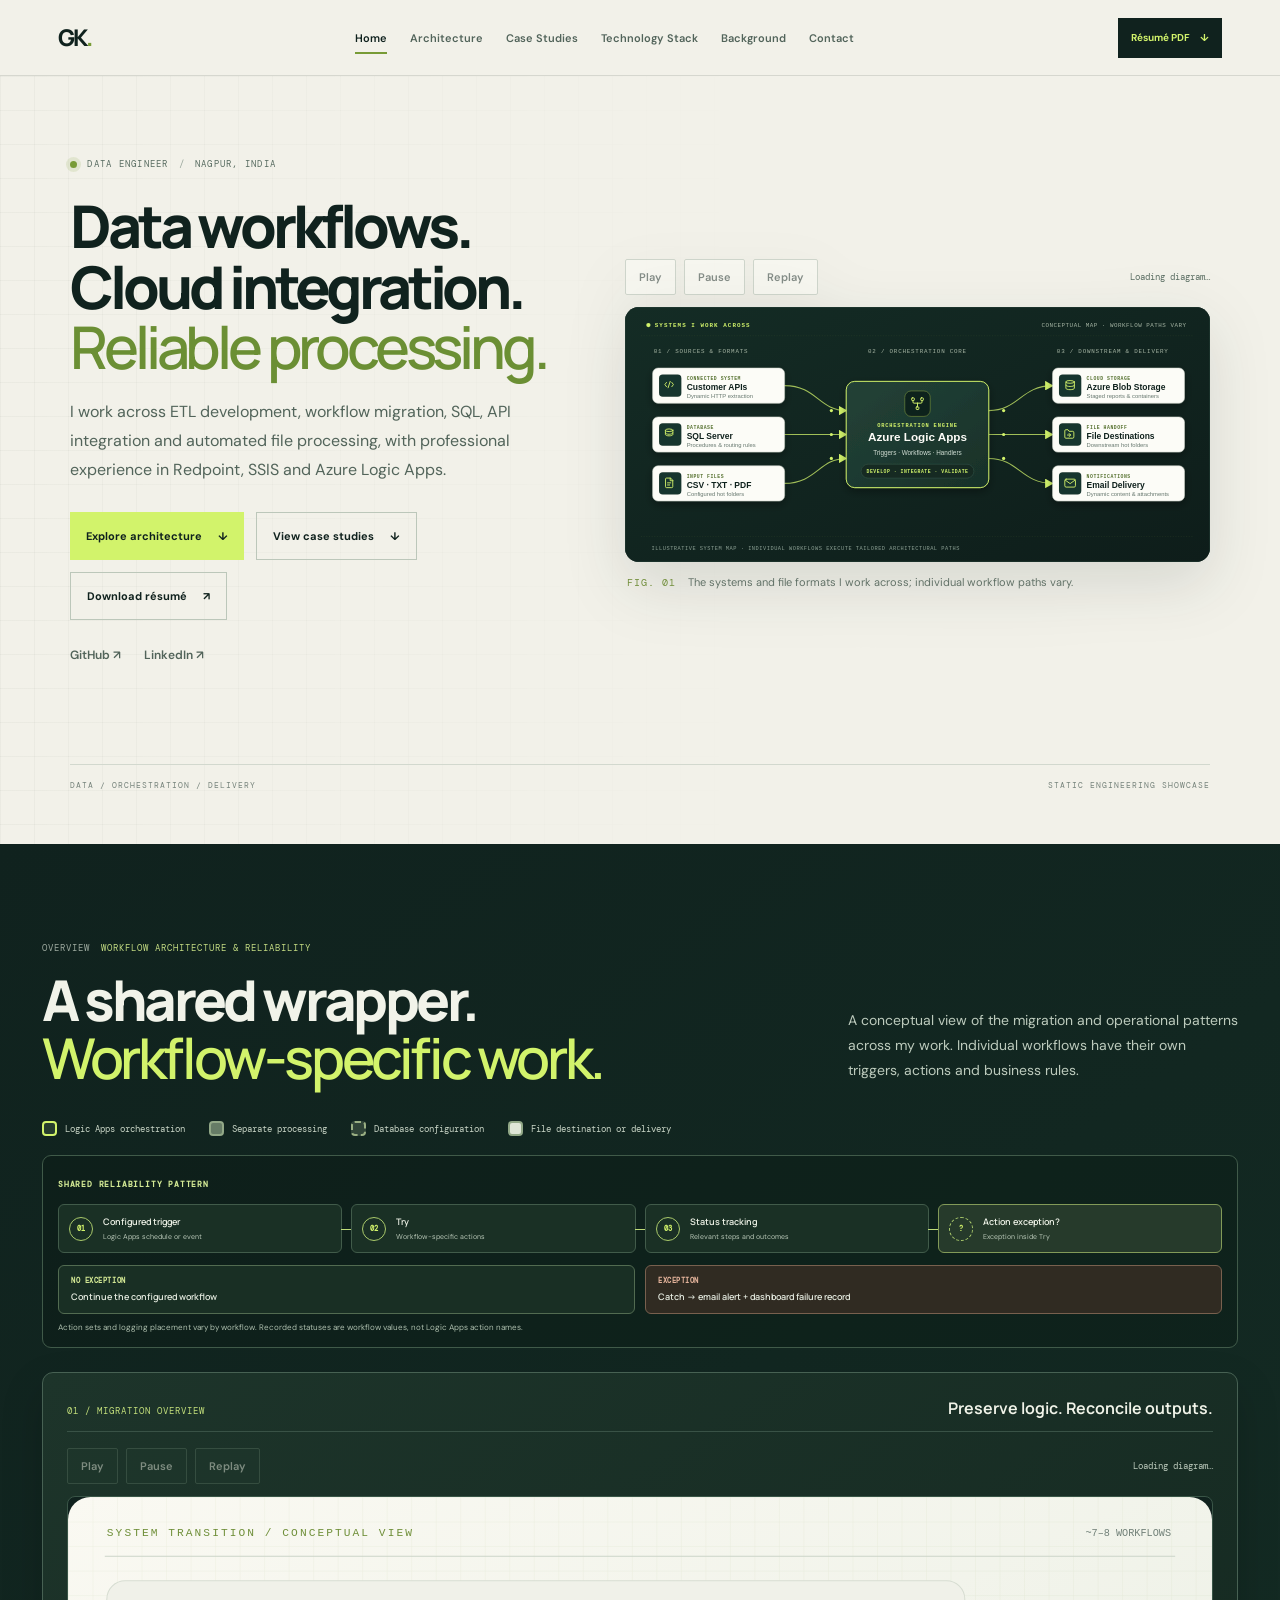
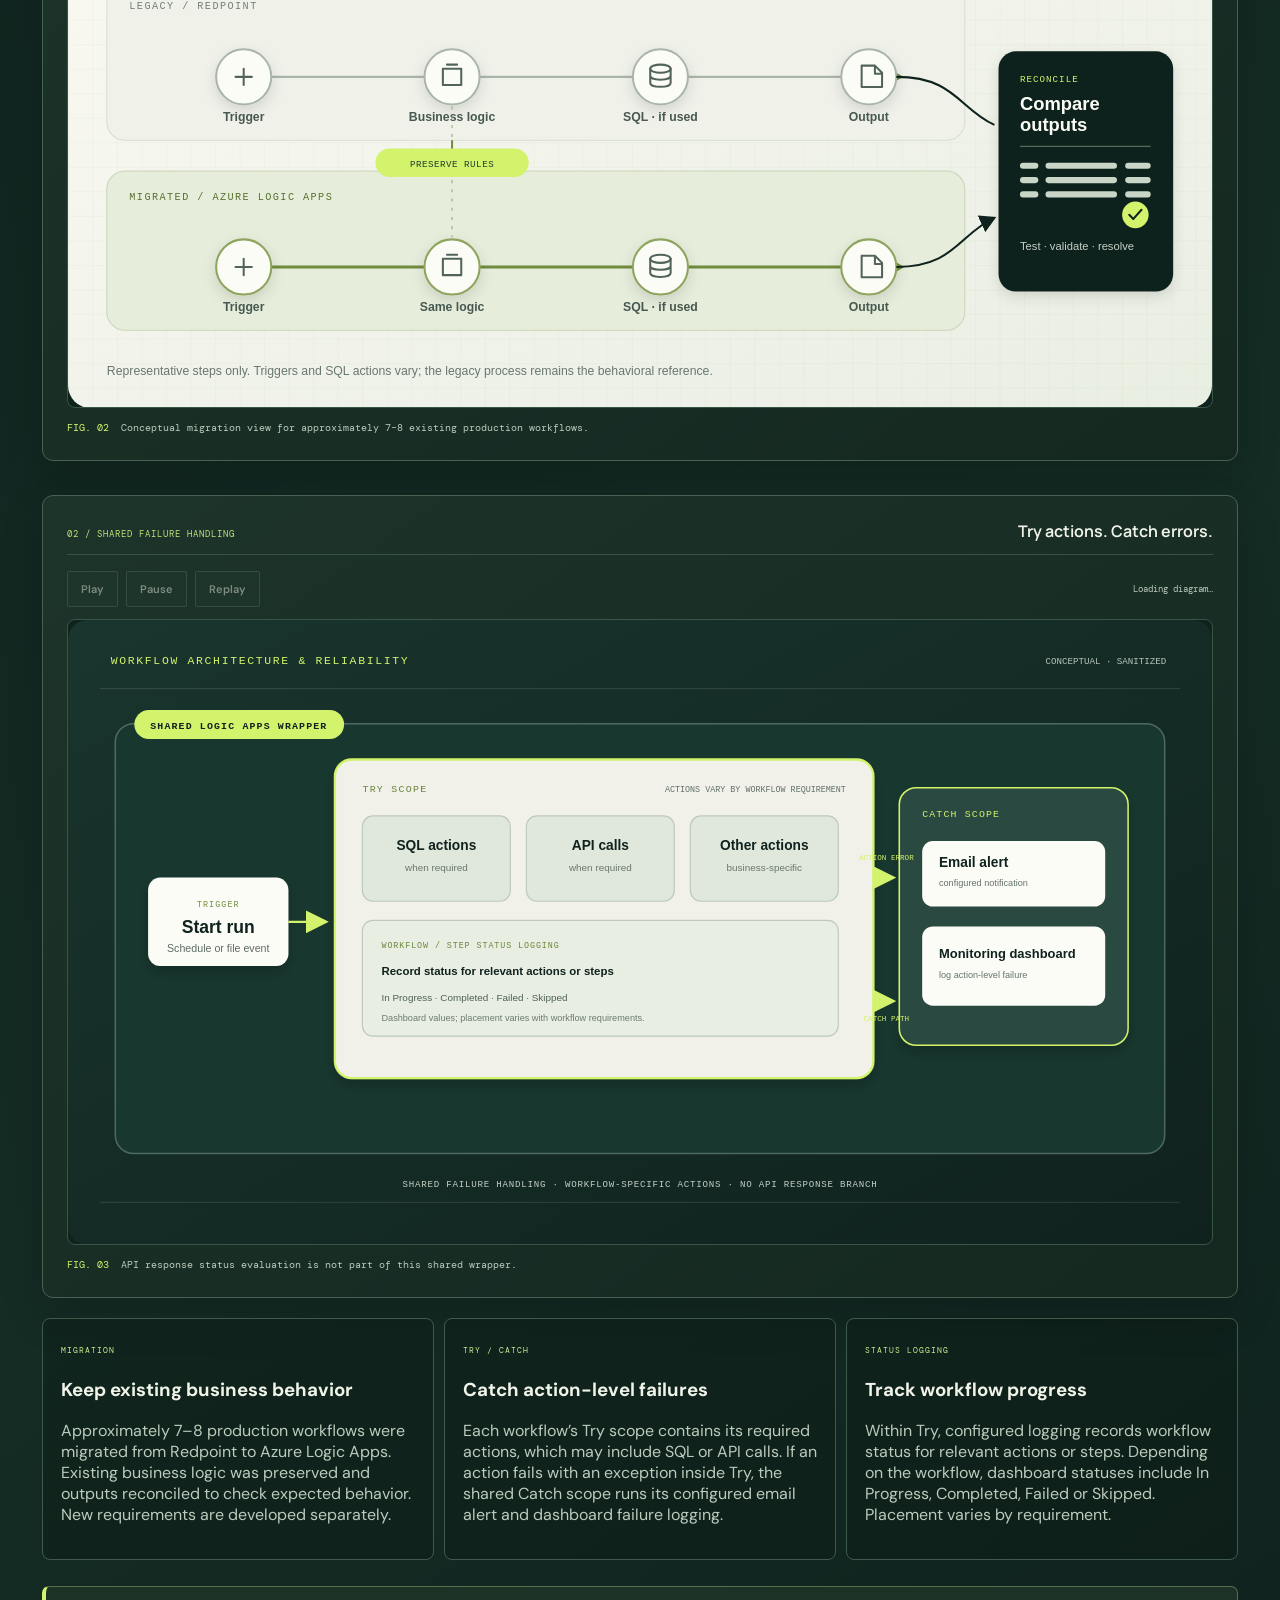
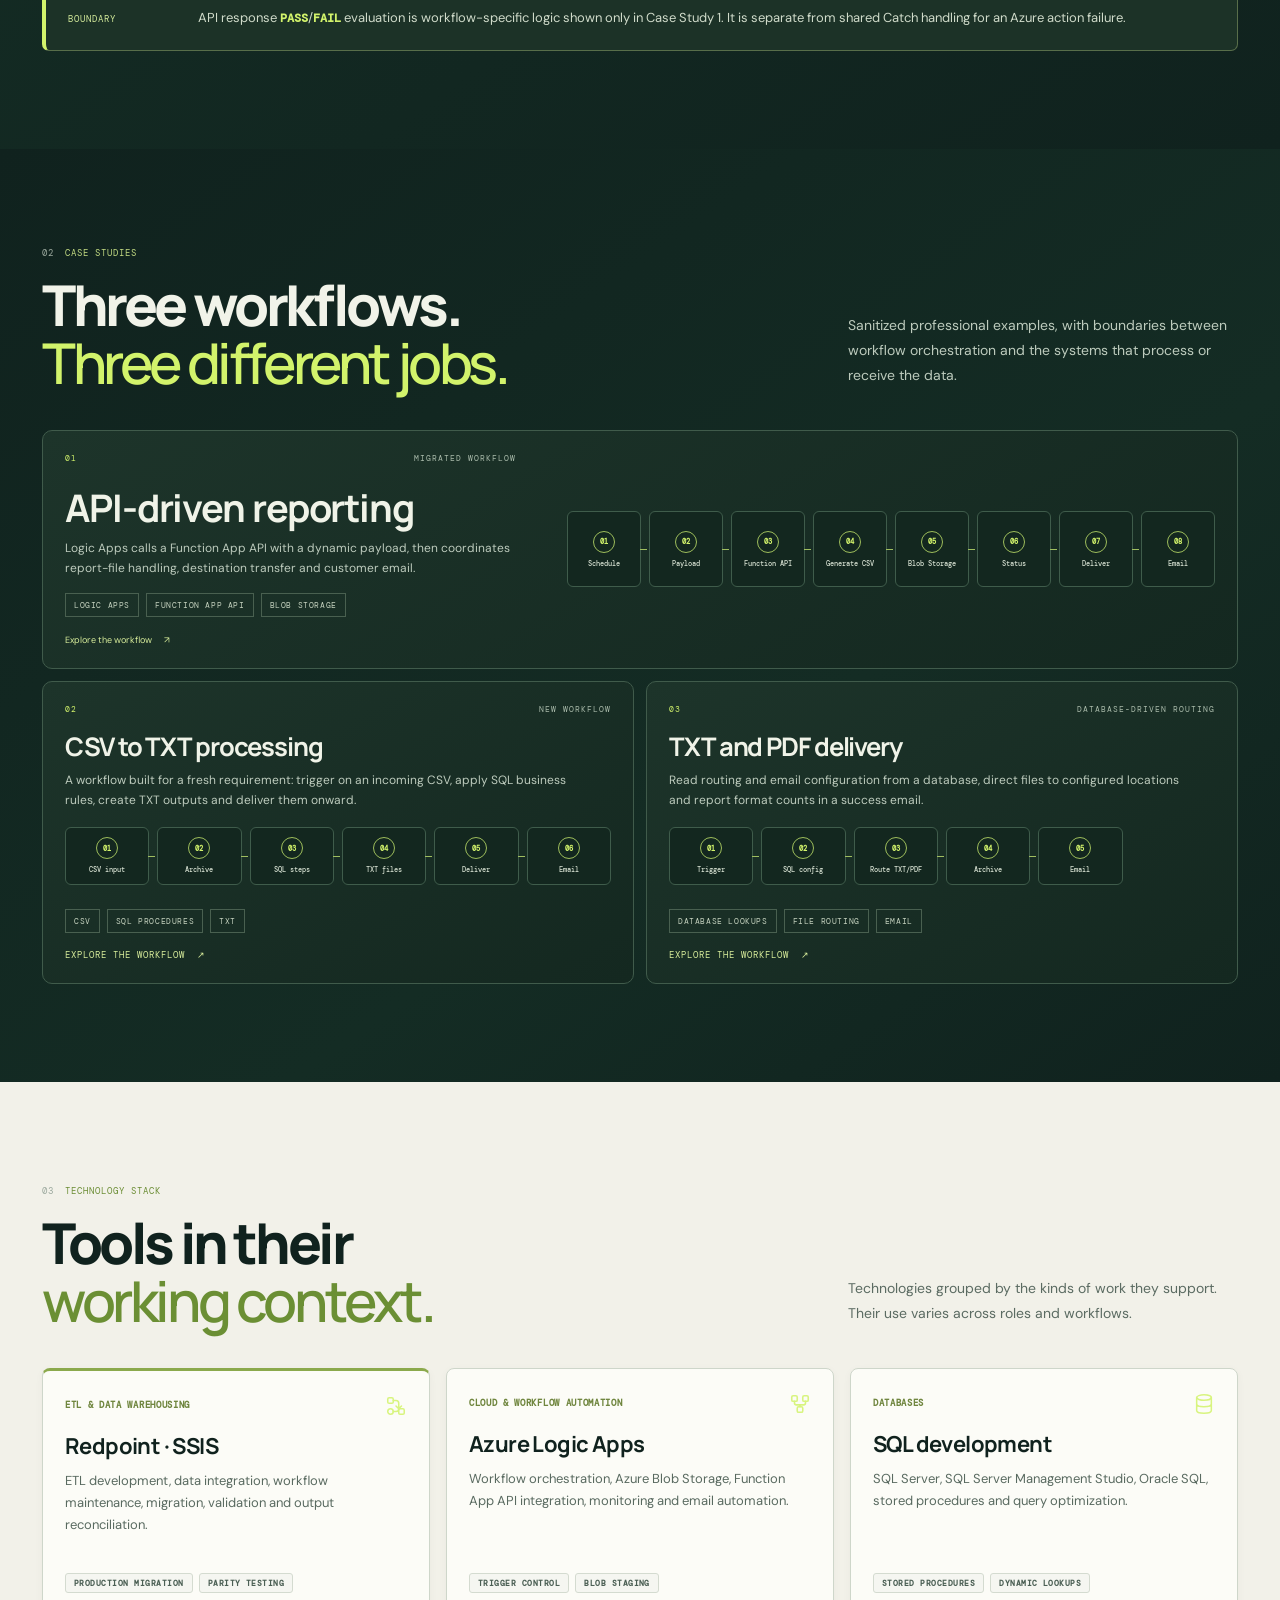
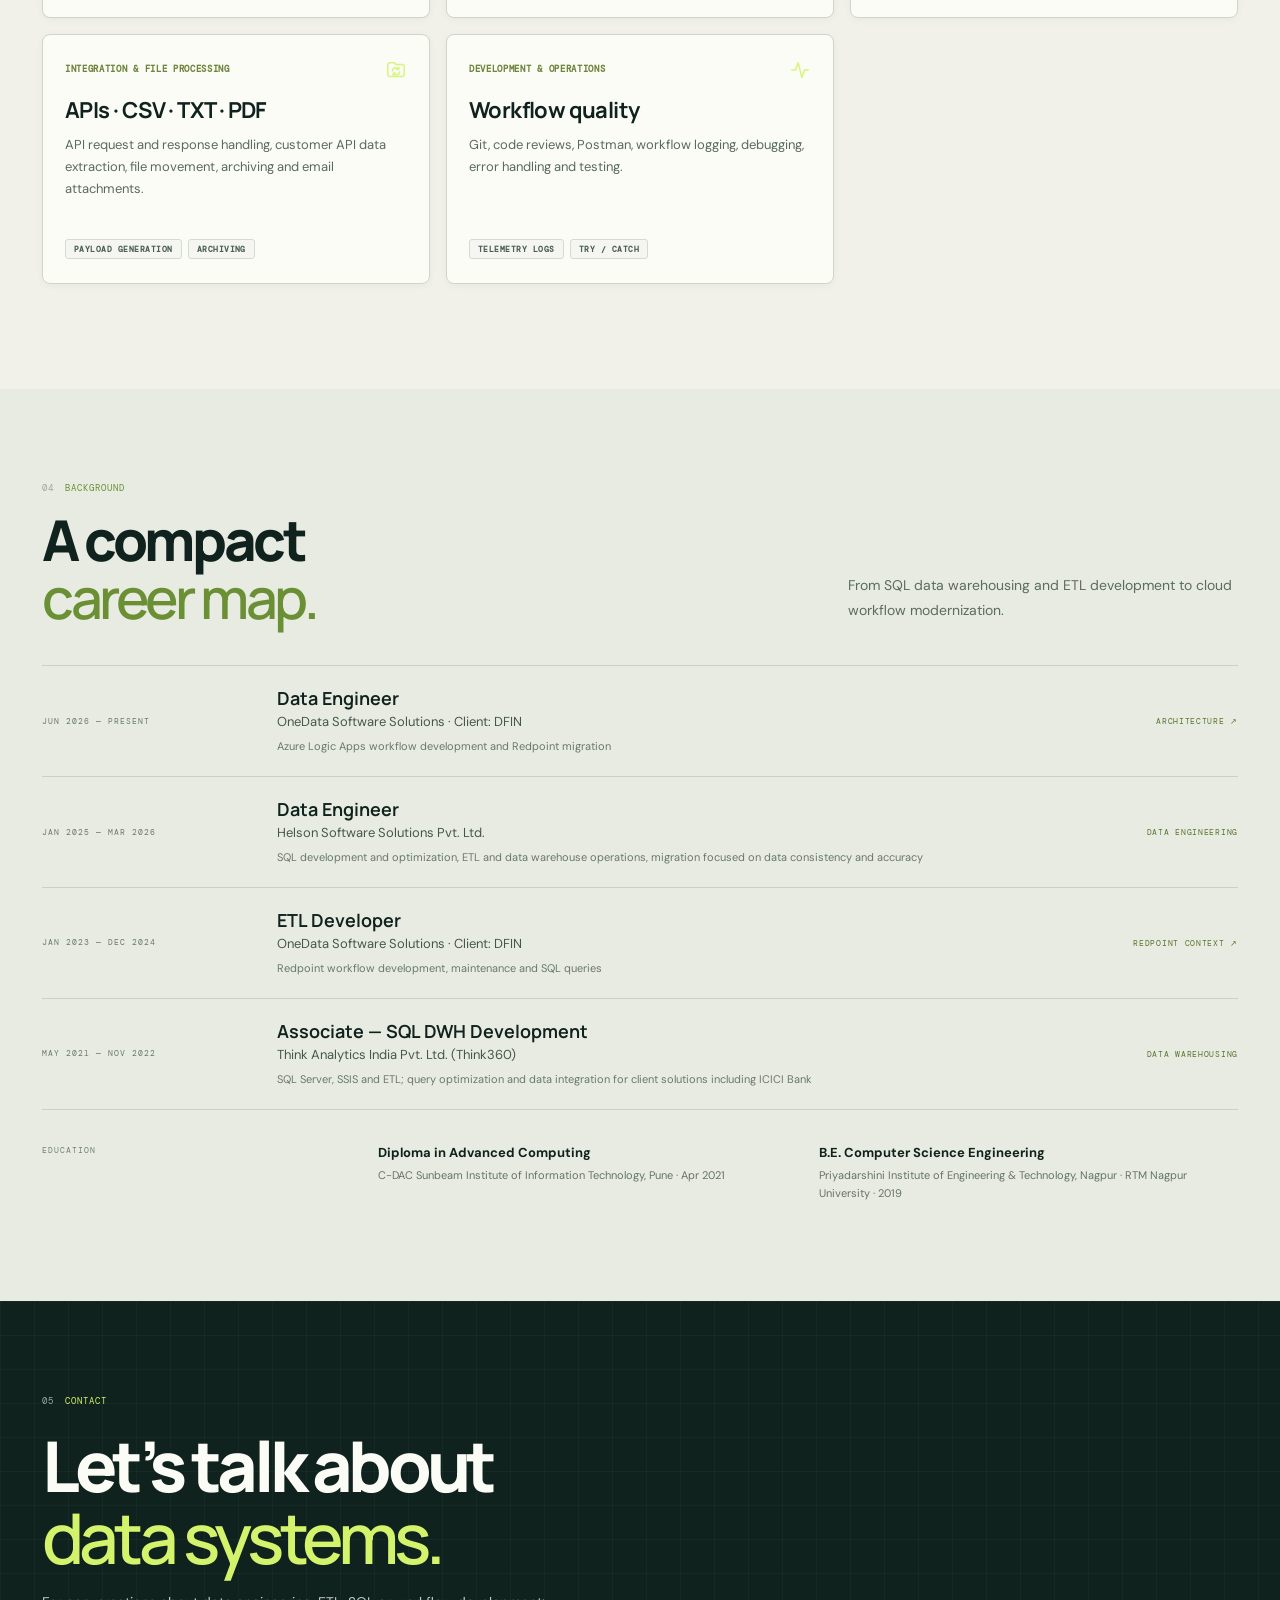
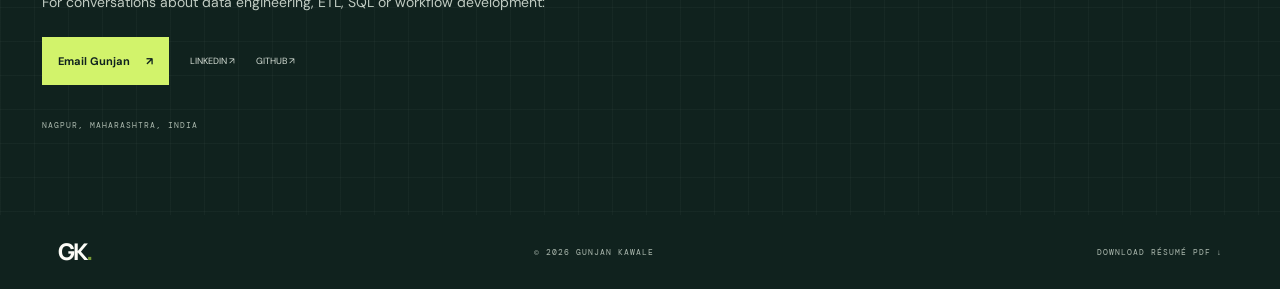
==== commit 88e3e424: "Upgrade portfolio: Azure Logic Apps UI designer simulations, enhanced icons, and grounded layout" ====
--- a/index.html
+++ b/index.html
@@ -20,7 +20,7 @@
   <link rel="preconnect" href="https://fonts.googleapis.com" />
   <link rel="preconnect" href="https://fonts.gstatic.com" crossorigin />
   <link href="https://fonts.googleapis.com/css2?family=DM+Mono:wght@400;500&family=DM+Sans:wght@400;500;600;700&family=Manrope:wght@400;500;600;700;800&display=swap" rel="stylesheet" />
-  <link rel="stylesheet" href="styles.css?v=20261020-sims-v1" />
+  <link rel="stylesheet" href="styles.css?v=20261020-sims-v2" />
 </head>
 <body>
   <a class="skip-link" href="#main-content">Skip to content</a>
@@ -92,11 +92,66 @@
     <section class="section stack-section" id="stack" aria-labelledby="stack-title">
       <div class="section-heading"><div><p class="section-label"><span>03</span> TECHNOLOGY STACK</p><h2 id="stack-title">Tools in their<br /><em>working context.</em></h2></div><p class="section-summary">Technologies grouped by the kinds of work they support. Their use varies across roles and workflows.</p></div>
       <div class="stack-grid">
-        <article class="stack-card stack-card-current"><span class="stack-context">ETL &amp; DATA WAREHOUSING</span><h3>Redpoint · SSIS</h3><p>ETL development, data integration, workflow maintenance, migration, validation and output reconciliation.</p></article>
-        <article class="stack-card"><span class="stack-context">CLOUD &amp; WORKFLOW AUTOMATION</span><h3>Azure Logic Apps</h3><p>Workflow orchestration, Azure Blob Storage, Function App API integration, monitoring and email automation.</p></article>
-        <article class="stack-card"><span class="stack-context">DATABASES</span><h3>SQL development</h3><p>SQL Server, SQL Server Management Studio, Oracle SQL, stored procedures and query optimization.</p></article>
-        <article class="stack-card"><span class="stack-context">INTEGRATION &amp; FILE PROCESSING</span><h3>APIs · CSV · TXT · PDF</h3><p>API request and response handling, customer API data extraction, file movement, archiving and email attachments.</p></article>
-        <article class="stack-card"><span class="stack-context">DEVELOPMENT &amp; OPERATIONS</span><h3>Workflow quality</h3><p>Git, code reviews, Postman, workflow logging, debugging, error handling and testing.</p></article>
+        <article class="stack-card stack-card-current">
+          <div class="stack-card-header">
+            <span class="stack-context">ETL &amp; DATA WAREHOUSING</span>
+            <img class="stack-card-icon" src="assets/icons/workflow.svg" alt="" aria-hidden="true" />
+          </div>
+          <h3>Redpoint · SSIS</h3>
+          <p>ETL development, data integration, workflow maintenance, migration, validation and output reconciliation.</p>
+          <div class="stack-card-tags">
+            <span>PRODUCTION MIGRATION</span>
+            <span>PARITY TESTING</span>
+          </div>
+        </article>
+        <article class="stack-card">
+          <div class="stack-card-header">
+            <span class="stack-context">CLOUD &amp; WORKFLOW AUTOMATION</span>
+            <img class="stack-card-icon" src="assets/icons/azure-logic-apps.svg" alt="" aria-hidden="true" />
+          </div>
+          <h3>Azure Logic Apps</h3>
+          <p>Workflow orchestration, Azure Blob Storage, Function App API integration, monitoring and email automation.</p>
+          <div class="stack-card-tags">
+            <span>TRIGGER CONTROL</span>
+            <span>BLOB STAGING</span>
+          </div>
+        </article>
+        <article class="stack-card">
+          <div class="stack-card-header">
+            <span class="stack-context">DATABASES</span>
+            <img class="stack-card-icon" src="assets/icons/database.svg" alt="" aria-hidden="true" />
+          </div>
+          <h3>SQL development</h3>
+          <p>SQL Server, SQL Server Management Studio, Oracle SQL, stored procedures and query optimization.</p>
+          <div class="stack-card-tags">
+            <span>STORED PROCEDURES</span>
+            <span>DYNAMIC LOOKUPS</span>
+          </div>
+        </article>
+        <article class="stack-card">
+          <div class="stack-card-header">
+            <span class="stack-context">INTEGRATION &amp; FILE PROCESSING</span>
+            <img class="stack-card-icon" src="assets/icons/folder-sync.svg" alt="" aria-hidden="true" />
+          </div>
+          <h3>APIs · CSV · TXT · PDF</h3>
+          <p>API request and response handling, customer API data extraction, file movement, archiving and email attachments.</p>
+          <div class="stack-card-tags">
+            <span>PAYLOAD GENERATION</span>
+            <span>ARCHIVING</span>
+          </div>
+        </article>
+        <article class="stack-card">
+          <div class="stack-card-header">
+            <span class="stack-context">DEVELOPMENT &amp; OPERATIONS</span>
+            <img class="stack-card-icon" src="assets/icons/activity.svg" alt="" aria-hidden="true" />
+          </div>
+          <h3>Workflow quality</h3>
+          <p>Git, code reviews, Postman, workflow logging, debugging, error handling and testing.</p>
+          <div class="stack-card-tags">
+            <span>TELEMETRY LOGS</span>
+            <span>TRY / CATCH</span>
+          </div>
+        </article>
       </div>
     </section>
 
@@ -116,6 +171,7 @@
   </main>
   <footer class="site-footer"><a class="brand" href="#home" aria-label="Back to top">GK<span>.</span></a><span>© <span id="copyright-year">2026</span> GUNJAN KAWALE</span><a href="Gunjan_Kawale_Resume.pdf" download>DOWNLOAD RÉSUMÉ PDF ↓</a></footer>
   <div class="scroll-progress" aria-hidden="true"><span></span></div>
-  <script src="script.js?v=20261020-gsap-v1" defer></script>
+  <script src="https://cdn.jsdelivr.net/npm/gsap@3.15.0/dist/gsap.min.js" defer crossorigin="anonymous"></script>
+  <script src="script.js?v=20261020-gsap-v2" defer></script>
 </body>
 </html>
--- a/styles.css
+++ b/styles.css
@@ -552,31 +552,82 @@
 .stack-grid {
   display: grid;
   grid-template-columns: repeat(3, minmax(0, 1fr));
-  gap: 14px;
+  gap: 16px;
 }
 
 .stack-card {
-  min-height: 315px;
-  padding: 24px 23px;
+  display: flex;
+  flex-direction: column;
+  min-height: 250px;
+  padding: 24px 22px;
   border: 1px solid #ced6ca;
+  border-radius: 8px;
   background: var(--white);
+  box-shadow: 0 2px 8px rgba(16, 34, 30, 0.04);
+  transition: transform .18s ease, box-shadow .18s ease, border-color .18s ease;
+}
+
+.stack-card:hover {
+  transform: translateY(-2px);
+  border-color: #8ba94c;
+  box-shadow: 0 8px 20px rgba(16, 34, 30, 0.08);
 }
 
 .stack-card-current {
   border-top: 3px solid #8ba94c;
 }
 
+.stack-card-header {
+  display: flex;
+  align-items: center;
+  justify-content: space-between;
+  gap: 12px;
+}
+
+.stack-card-icon {
+  width: 22px;
+  height: 22px;
+  opacity: .85;
+}
+
 .stack-context {
   color: #70863f;
-  font-size: 8px;
-  line-height: 1.5;
+  font-size: 8.5px;
+  font-weight: 700;
+  letter-spacing: .08em;
+  line-height: 1.4;
 }
 
 .stack-card h3 {
-  margin: 23px 0 12px;
+  margin: 16px 0 10px;
   color: var(--forest);
-  font: 700 25px/1.2 var(--display);
-  letter-spacing: -.8px;
+  font: 700 22px/1.2 var(--display);
+  letter-spacing: -.6px;
+}
+
+.stack-card p {
+  margin: 0;
+  color: #596a60;
+  font-size: 13px;
+  line-height: 1.65;
+}
+
+.stack-card-tags {
+  display: flex;
+  flex-wrap: wrap;
+  gap: 6px;
+  margin-top: auto;
+  padding-top: 18px;
+}
+
+.stack-card-tags span {
+  padding: 4px 8px;
+  border: 1px solid #d4dbd0;
+  border-radius: 3px;
+  background: #f5f6f1;
+  color: #4b5f54;
+  font: 600 8px var(--mono);
+  letter-spacing: .06em;
 }
 
 .stack-card p,
@@ -1716,137 +1767,756 @@
 
 
 /* Shared workflow simulations for the case studies */
-.workflow-sim { margin: 10px 0 24px; }
+/* Azure Logic Apps Designer Visual Canvas & Action Cards */
+.workflow-sim { margin: 10px 0 28px; }
 .workflow-sim-heading { display:flex; align-items:flex-end; justify-content:space-between; gap:20px; margin-bottom:18px; }
 .workflow-sim-heading .section-label { margin:0 0 9px; }
 .workflow-sim-heading h2 { margin:0; color:var(--forest); font:700 clamp(28px,3.5vw,42px)/1.08 var(--display); letter-spacing:-1.1px; }
 .workflow-sim-heading > div > p:last-child { max-width:700px; margin:9px 0 0; color:#5a6b60; font-size:13px; line-height:1.65; }
-.sim-statusline { display:flex; justify-content:space-between; gap:12px; padding:10px 15px; border:1px solid #385246; border-bottom:0; border-radius:12px 12px 0 0; background:#19342b; color:#bdcbbd; font:600 9px var(--mono); letter-spacing:.07em; }
-.sim-statusline > span:first-child { display:flex; align-items:center; gap:8px; }
-.sim-statusline > span:first-child i { width:7px; height:7px; border-radius:50%; background:#d2f36b; }
-.sim-workspace { display:grid; grid-template-columns:minmax(0,1fr) minmax(220px,.31fr); gap:16px; padding:clamp(15px,2.4vw,28px); border:1px solid #344840; border-radius:0 0 12px 12px; background:radial-gradient(ellipse at 45% -10%,#2b4538 0,transparent 46%),#11231e; box-shadow:0 22px 56px rgb(16 34 30 / 16%); }
-.sim-flow-grid { display:grid; grid-template-columns:repeat(4,minmax(0,1fr)); align-content:start; gap:11px; min-width:0; }
-.sim-node { position:relative; min-width:0; min-height:178px; padding:13px; overflow:hidden; border:1px solid #40584b; border-radius:9px; background:linear-gradient(145deg,#22392f,#192c25); color:#e1e8dc; transition:opacity .22s,border-color .22s,background .22s,transform .22s; }
-.sim-node::after { position:absolute; top:50%; right:-6px; width:10px; height:10px; border-top:1px solid #77927b; border-right:1px solid #77927b; content:''; transform:translateY(-50%) rotate(45deg); }
-.sim-node:nth-child(4n)::after,.sim-node:last-child::after { display:none; }
-.sim-node.is-active { border-color:#d2f36b; background:linear-gradient(145deg,#304a36,#1b3027); box-shadow:0 0 0 1px rgb(210 243 107 / 12%); }
-.sim-node.is-complete { border-color:#68834d; }
-.sim-node:not(.is-active):not(.is-complete) { opacity:.78; }
-.sim-node-head { display:flex; align-items:center; gap:8px; min-width:0; }
-.sim-node-head > div { flex:1; min-width:0; }
-.sim-node-index { display:grid; place-items:center; width:27px; height:27px; flex:0 0 auto; border:1px solid #71904c; border-radius:7px; color:#d2f36b; font:700 9px var(--mono); }
-.sim-node-head small,.sim-console-head span,.sim-small-label { display:block; color:#a6bb9e; font:600 7px var(--mono); letter-spacing:.08em; }
-.sim-node-head h3 { margin:4px 0 0; color:#f0f3e8; font:700 12px/1.2 var(--display); }
-.sim-node-state { flex:0 0 auto; padding:4px 5px; border-radius:99px; background:#2c4034; color:#bfccb9; font:600 7px var(--mono); }
-.sim-node.is-active .sim-node-state { background:#354c2e; color:#e3f4a6; }
-.sim-node > p { min-height:43px; margin:11px 0 9px; color:#bdcbbd; font-size:9px; line-height:1.5; }
-.sim-file-stack { display:flex; align-items:flex-start; flex-wrap:wrap; gap:6px; margin-top:10px; }
-.sim-file-stack > small { flex-basis:100%; color:#90a197; font:600 6px var(--mono); letter-spacing:.06em; }
-.sim-file { display:none; align-items:center; gap:6px; padding:7px; border:1px solid #596f50; border-radius:6px; background:#293a2c; color:#dbe6d4; font-size:8px; }
-.sim-file.is-visible { display:inline-flex; animation:sim-file-arrive .34s ease both; }
-.sim-file b,.sim-email-card i { display:grid; place-items:center; min-width:25px; min-height:20px; padding:2px 4px; border-radius:4px; background:#d2f36b; color:#203226; font:700 7px var(--mono); }
-.sim-file i { color:#d1ddcf; font-size:7px; font-style:normal; }
-@keyframes sim-file-arrive { from { opacity:0; transform:translateY(5px) scale(.97); } to { opacity:1; transform:translateY(0) scale(1); } }
-.sim-mini-steps { display:grid; gap:4px; margin:8px 0 0; padding:0; list-style:none; }
-.sim-mini-steps li { padding:5px 6px; border-left:2px solid #6b8c46; background:#1c3027; color:#c7d3c4; font-size:8px; }
-.sim-processing { height:4px; margin-top:11px; overflow:hidden; border-radius:99px; background:#41564a; }
-.sim-processing span { display:block; width:100%; height:100%; background:#d2f36b; transform:scaleX(0); transform-origin:left; }
-.sim-illustrative { display:block; margin-top:7px; color:#91a295; font-size:7px; }
-.sim-destination-mark,.sim-logic-chip { margin-top:10px; padding:8px; border:1px solid #526750; border-radius:6px; color:#d9e8c3; font:600 7px/1.5 var(--mono); }
-.sim-destination-mark span { display:block; color:#a8b8a8; font:400 7px var(--sans); }
-.sim-logic-chip strong { color:#e9f3d5; }
-.sim-compare { display:flex; align-items:center; justify-content:space-between; gap:5px; margin-top:10px; color:#dbe6d4; font:600 7px var(--mono); }
-.sim-compare span { flex:1; padding:6px 4px; border:1px solid #53684f; border-radius:5px; text-align:center; }
-.sim-compare i { color:#d2f36b; font-style:normal; }
-.sim-config { margin-top:9px; color:#c8d6c7; font-size:8px; }
-.sim-config summary { color:#d2f36b; cursor:pointer; }
-.sim-config dl { display:grid; gap:6px; margin:8px 0; }
-.sim-config dt { color:#96ab9a; font:600 7px var(--mono); }
-.sim-config dd { margin:2px 0 0; color:#e0e8dd; font-size:8px; }
-.sim-config > small { color:#93a49a; font-size:7px; }
-.sim-email-card { display:grid; gap:5px; margin-top:9px; padding:8px; border:1px solid #52684f; border-radius:6px; background:#203329; }
-.sim-email-card > span,.sim-email-card > small { color:#a6bb9e; font:600 6px/1.4 var(--mono); }
-.sim-email-card strong { color:#e6eddf; font-size:8px; font-weight:600; }
-.sim-email-card > div { display:flex; gap:4px; }
-.sim-email-card i { min-width:20px; min-height:16px; font-size:6px; font-style:normal; }
-.sim-state-pill { display:inline-block; margin-top:8px; padding:6px 8px; border:1px solid #61784b; border-radius:99px; color:#cfe783; font:600 8px var(--mono); }
-.sim-motion-packets { display:flex; gap:6px; margin-top:8px; }
-.sim-motion-packets > i,.sim-motion-token { display:inline-grid; place-items:center; min-width:27px; height:20px; padding:0 4px; border:1px solid #a7c36b; border-radius:5px; background:#2a4030; color:#e6f5be; font:700 7px var(--mono); font-style:normal; }
-.sim-route-chip { display:inline-block; margin-top:7px; padding:5px 6px; border:1px solid #52684f; border-radius:5px; color:#b9c9b3; font:600 6px var(--mono); }
-.sim-route-chip.is-active { border-color:#d2f36b; color:#e5f5b7; }
-.sim-route-chip.is-arrived { background:#d2f36b; color:#203226; }
-.sim-route-chip.is-active::after { content:' · ROUTING'; }
-.sim-email-card [data-email-attachment] { transition:opacity .2s,transform .2s; }
-.sim-transfer-lane { grid-column:1; display:grid; gap:8px; margin-top:2px; color:#a6bb9e; font:600 7px var(--mono); letter-spacing:.08em; }
-.sim-lane-track { position:relative; height:30px; border:1px solid #42584b; border-radius:7px; background:linear-gradient(90deg,#21382d,#1a2c24); }
-.sim-lane-track::before { position:absolute; left:10px; right:10px; top:50%; height:1px; background:#748a70; content:''; }
-.sim-lane-track::after { position:absolute; right:9px; top:calc(50% - 4px); width:7px; height:7px; border-top:1px solid #c0d490; border-right:1px solid #c0d490; content:''; transform:rotate(45deg); }
-.sim-lane-track > i { position:absolute; z-index:1; top:50%; left:8px; display:grid; place-items:center; min-width:34px; height:22px; padding:0 4px; border:1px solid #a7c36b; border-radius:5px; background:#2a4030; color:#e6f5be; font:700 7px var(--mono); font-style:normal; transform:translateY(-50%); }
-.sim-lane-track > i.is-arrived { background:#d2f36b; color:#1b3023; }
-.sim-console { grid-column:2; grid-row:1 / span 2; align-self:stretch; padding:13px; border:1px solid #3e5548; border-radius:9px; background:rgb(8 21 16 / 42%); }
-.sim-console-head { display:flex; justify-content:space-between; gap:8px; padding-bottom:11px; border-bottom:1px solid #3b5044; }
-.sim-console-head strong { display:block; margin-top:4px; color:#e7eee2; font:700 12px var(--display); }
-.sim-console-head > span:last-child { text-align:right; font-size:6px; }
-.sim-console ol { display:grid; gap:4px; margin:11px 0 0; padding:0; list-style:none; }
-.sim-console li { display:grid; grid-template-columns:8px minmax(0,1fr) auto; align-items:center; gap:7px; padding:6px 5px; border-radius:5px; color:#9eafa2; font-size:8px; line-height:1.35; }
-.sim-console li > i { width:6px; height:6px; border:1px solid #819286; border-radius:50%; }
-.sim-console li > b { color:#85978a; font:600 6px var(--mono); }
-.sim-console li.is-current { background:#283d30; color:#eff5e8; }
-.sim-console li.is-current > i { border-color:#d2f36b; background:#d2f36b; }
-.sim-console li.is-current > b { color:#e0f4a0; }
-.sim-console li.is-complete > i { border-color:#99bd5c; background:#99bd5c; }
-.sim-controls { display:grid; gap:11px; margin-top:13px; padding:13px; border:1px solid #d4dbd0; border-radius:9px; background:#f0f2e9; }
-.sim-control-buttons { display:flex; flex-wrap:wrap; gap:7px; }
-.sim-control-buttons button { min-height:38px; padding:0 12px; border:1px solid #c5cec1; border-radius:7px; background:#fffefa; color:#23382e; font:600 10px var(--display); cursor:pointer; }
-.sim-control-buttons button:hover:not(:disabled) { border-color:#718f42; background:#e7eddc; }
-.sim-control-buttons button:focus-visible,.sim-full-workflow summary:focus-visible,.sim-config summary:focus-visible { outline:3px solid #89a94c; outline-offset:2px; }
-.sim-control-buttons button:disabled { opacity:.48; cursor:not-allowed; }
-.sim-control-buttons .sim-start { border-color:#20372c; background:#20372c; color:#f2f4e9; }
-.sim-progress-block { display:grid; gap:5px; color:#475d4d; font:600 9px var(--mono); }
-.sim-progress-block > div { display:flex; justify-content:space-between; gap:10px; }
-.sim-progress-block progress { width:100%; height:7px; accent-color:#718d40; }
-.sim-current-step { margin-top:13px; padding:16px 19px; border-left:3px solid #9ebc60; background:#f2f3eb; }
-.sim-current-step > span { color:#67823c; font:600 8px var(--mono); letter-spacing:.09em; }
-.sim-current-step h3 { margin:6px 0; color:var(--forest); font:700 20px/1.25 var(--display); }
-.sim-current-step p { max-width:850px; margin:0; color:#56675c; font-size:12px; line-height:1.65; }
-.sim-full-workflow,.sim-static-reference { margin-top:12px; padding:13px 16px; border:1px solid #d4dbd0; border-radius:8px; background:#f7f7f1; color:#455a4b; }
-.sim-full-workflow summary,.sim-static-reference summary { color:#45652f; font-size:11px; font-weight:700; cursor:pointer; }
-.sim-full-workflow ol { display:grid; grid-template-columns:repeat(2,minmax(0,1fr)); gap:6px 24px; padding-left:20px; font-size:10px; line-height:1.5; }
-.sim-full-workflow li::marker { color:#779243; font-family:var(--mono); }
-.sim-static-reference figure { margin:13px 0 0; }
-.sim-static-reference .case-diagram { border:0; background:transparent; }
-.sim-static-reference img { width:100%; height:auto; }
-.sim-static-reference figcaption { display:flex; gap:10px; margin-top:8px; color:#5a6b60; font:9px/1.5 var(--mono); }
-.sim-static-reference figcaption span { color:#6b8c37; }
-.sim-noscript { margin:9px 0 0; color:#637267; font-size:10px; }
-@media(max-width:980px) {
-  .sim-workspace { grid-template-columns:1fr; }
-  .sim-flow-grid { grid-template-columns:repeat(3,minmax(0,1fr)); }
-  .sim-console { grid-column:1; grid-row:auto; }
-  .sim-node:nth-child(4n)::after { display:block; }
-  .sim-node:nth-child(3n)::after,.sim-node:last-child::after { display:none; }
-}
-@media(max-width:650px) {
-  .workflow-sim-heading { display:block; }
-  .workflow-sim-heading > .simulation-badge { margin-top:13px; }
-  .sim-statusline { font-size:7px; }
-  .sim-workspace { gap:12px; padding:12px; }
-  .sim-flow-grid { grid-template-columns:1fr; gap:8px; }
-  .sim-node { min-height:0; padding:12px; }
-  .sim-node > p { min-height:0; margin:8px 0; }
-  .sim-node::after,.sim-node:nth-child(4n)::after,.sim-node:nth-child(3n)::after,.sim-node:last-child::after { display:block; top:auto; right:calc(50% - 4px); bottom:-6px; transform:rotate(135deg); }
-  .sim-node:last-child::after { display:none; }
-  .sim-transfer-lane { min-height:130px; margin:0 auto; text-align:center; }
-  .sim-lane-track { width:30px; height:100px; margin:auto; }
-  .sim-lane-track::before { left:50%; right:auto; top:9px; bottom:9px; width:1px; height:auto; }
-  .sim-lane-track::after { right:auto; left:calc(50% - 4px); top:auto; bottom:8px; transform:rotate(135deg); }
-  .sim-lane-track > i { top:7px; left:50%; transform:translate(-50%,0); }
-  .sim-console { padding:11px; }
-  .sim-console li { font-size:8px; }
-  .sim-control-buttons { display:grid; grid-template-columns:repeat(2,minmax(0,1fr)); }
-  .sim-control-buttons button { min-height:42px; padding:0 5px; font-size:9px; }
-  .sim-control-buttons .sim-start { grid-column:1/-1; }
-  .sim-full-workflow ol { grid-template-columns:1fr; }
+
+/* Azure Logic Apps Designer Toolbar */
+.azure-designer-toolbar {
+  display: flex;
+  justify-content: space-between;
+  align-items: center;
+  flex-wrap: wrap;
+  gap: 12px;
+  padding: 10px 18px;
+  background: #0f1e18;
+  border: 1px solid #233e33;
+  border-bottom: 1px solid #1a3328;
+  border-radius: 8px 8px 0 0;
+}
+.designer-toolbar-left {
+  display: inline-flex;
+  align-items: center;
+  gap: 12px;
+}
+.designer-divider {
+  width: 1px;
+  height: 20px;
+  background: #2b493b;
+}
+
+/* Authentic Azure "Run" Trigger Button */
+.azure-run-btn {
+  display: inline-flex;
+  align-items: center;
+  gap: 7px;
+  min-height: 32px;
+  padding: 0 14px;
+  border-radius: 4px;
+  background: #0078d4;
+  color: #ffffff;
+  border: 1px solid #005a9e;
+  font: 600 12px var(--display);
+  cursor: pointer;
+  box-shadow: 0 2px 5px rgba(0, 120, 212, 0.35);
+  transition: all .16s ease;
+}
+.azure-run-btn:hover {
+  background: #106ebe;
+  box-shadow: 0 3px 8px rgba(0, 120, 212, 0.5);
+  transform: translateY(-1px);
+}
+.azure-run-btn:active {
+  background: #005a9e;
+  transform: translateY(0);
+}
+.azure-run-btn.is-running {
+  background: #107c10;
+  border-color: #0b5a0b;
+}
+.azure-run-btn .run-icon {
+  fill: currentColor;
+  flex-shrink: 0;
+}
+
+.designer-toolbar-left .designer-title {
+  display: inline-flex;
+  align-items: center;
+  gap: 9px;
+  color: #f0f4ea;
+  font: 700 13px var(--display);
+}
+.designer-toolbar-left .designer-title img {
+  width: 18px;
+  height: 18px;
+}
+.designer-env-tag {
+  padding: 2px 7px;
+  border-radius: 3px;
+  background: #1d382b;
+  border: 1px solid #365745;
+  color: #b5cbbb;
+  font: 600 8.5px var(--mono);
+}
+.designer-toolbar-right {
+  display: flex;
+  align-items: center;
+  gap: 10px;
+}
+.designer-tool-btn {
+  display: inline-flex;
+  align-items: center;
+  gap: 6px;
+  padding: 4px 10px;
+  border-radius: 3px;
+  background: #172d23;
+  border: 1px solid #284737;
+  color: #c7d8c7;
+  font: 600 9.5px var(--mono);
+}
+.tool-dot {
+  width: 7px;
+  height: 7px;
+  border-radius: 50%;
+}
+.tool-dot-run {
+  background: #107c10;
+  box-shadow: 0 0 6px rgba(16, 124, 16, 0.7);
+}
+
+/* Designer Title Bar */
+.sim-statusline {
+  display: flex;
+  justify-content: space-between;
+  align-items: center;
+  gap: 12px;
+  padding: 8px 18px;
+  border: 1px solid #233e33;
+  border-top: 0;
+  border-bottom: 1px solid #1c352a;
+  background: #13271f;
+  color: #c9d8c7;
+  font: 600 10px var(--mono);
+  letter-spacing: .06em;
+}
+.sim-statusline > span:first-child { display: flex; align-items: center; gap: 8px; }
+.sim-statusline > span:first-child i {
+  width: 8px;
+  height: 8px;
+  border-radius: 50%;
+  background: var(--lime);
+  box-shadow: 0 0 8px rgba(210, 243, 107, 0.7);
+}
+
+/* Designer Canvas: Authentic Azure dot-grid layout with workflow tree on left & telemetry console on right */
+.sim-workspace {
+  display: grid;
+  grid-template-columns: minmax(0, 1fr) 300px;
+  gap: 24px;
+  padding: clamp(20px, 3vw, 36px);
+  border: 1px solid #233e33;
+  border-top: 0;
+  border-radius: 0 0 10px 10px;
+  background-color: #0d1e18;
+  background-image: radial-gradient(rgba(176, 206, 170, 0.16) 1.5px, transparent 1.5px);
+  background-size: 20px 20px;
+  background-position: 0 0;
+  box-shadow: inset 0 2px 8px rgba(0, 0, 0, 0.25), 0 22px 56px rgba(16, 34, 30, 0.18);
+  align-items: start;
+}
+
+/* Vertical Logic Apps Action Sequence */
+.sim-flow-grid {
+  display: flex;
+  flex-direction: column;
+  align-items: center;
+  gap: 0;
+  min-width: 0;
+  width: 100%;
+}
+
+/* Hidden branch target nodes should not leave gaps */
+.sim-node[hidden] {
+  display: none !important;
+}
+
+/* Azure Logic Apps Designer Card Anatomy */
+.sim-node {
+  position: relative;
+  width: 100%;
+  max-width: 440px;
+  margin: 0 auto;
+  border-radius: 4px;
+  border: 1px solid #c8d1c5;
+  border-top: 4px solid #0078d4; /* Default Azure orchestration blue */
+  background: #ffffff;
+  color: #242424;
+  box-shadow: 0 1.6px 3.6px rgba(0, 0, 0, 0.12), 0 0.3px 0.9px rgba(0, 0, 0, 0.08);
+  transition: transform .18s ease, box-shadow .18s ease, border-color .18s ease, opacity .18s ease;
+  z-index: 2;
+}
+
+/* Authentic Azure Connector / Action Top Accent Colors */
+.sim-node[data-sim-system="schedule"] { border-top-color: #5c2d91; } /* Recurrence / Schedule: Purple */
+.sim-node[data-sim-system="upstream"] { border-top-color: #0078d4; } /* Azure File / Event Trigger */
+.sim-node[data-sim-system="files"]    { border-top-color: #0078d4; } /* Hot folder file arrival trigger */
+.sim-node[data-sim-system="logic"]    { border-top-color: #0078d4; } /* Azure Logic Apps control / payload */
+.sim-node[data-sim-system="function"] { border-top-color: #008272; } /* Azure Functions / HTTP API: Teal */
+.sim-node[data-sim-system="reports"]  { border-top-color: #107c10; } /* Data transform / CSV generation: Green */
+.sim-node[data-sim-system="storage"]  { border-top-color: #004e8c; } /* Azure Blob Storage: Deep Blue */
+.sim-node[data-sim-system="response"] { border-top-color: #0078d4; } /* Condition / Switch */
+.sim-node[data-sim-system="destination"] { border-top-color: #004e8c; } /* Destination File delivery */
+.sim-node[data-sim-system="routes"]   { border-top-color: #004e8c; } /* File routing */
+.sim-node[data-sim-system="archive"]  { border-top-color: #797775; } /* Archive / File storage */
+.sim-node[data-sim-system="sql"]      { border-top-color: #d83b01; } /* SQL Server Stored Procedure: Orange/Red */
+.sim-node[data-sim-system="database"] { border-top-color: #d83b01; } /* SQL Database lookup */
+.sim-node[data-sim-system="output"]   { border-top-color: #107c10; } /* Output Generation */
+.sim-node[data-sim-system="email"]    { border-top-color: #0078d4; } /* Office 365 / Outlook Notification */
+.sim-node[data-sim-system="monitor"]  { border-top-color: #5c2d91; } /* Azure Monitor / Telemetry */
+.sim-node[data-sim-system="status"]   { border-top-color: #5c2d91; } /* Status Tracking */
+
+/* Vertical Connector Dropline with "+" Add Action Icon between Logic Apps actions */
+.sim-node:not(:last-child)::after {
+  content: "+";
+  display: flex;
+  align-items: center;
+  justify-content: center;
+  position: absolute;
+  left: 50%;
+  bottom: -28px;
+  transform: translateX(-50%);
+  width: 18px;
+  height: 18px;
+  border-radius: 50%;
+  background: #ffffff;
+  border: 1px solid #8a8886;
+  color: #605e5c;
+  font: 600 13px/1 monospace;
+  box-shadow: 0 1px 3px rgba(0,0,0,0.18);
+  z-index: 3;
+  transition: all .24s ease;
+}
+.sim-node:not(:last-child) {
+  margin-bottom: 28px;
+}
+/* Connecting vertical line behind cards */
+.sim-node:not(:last-child)::before {
+  content: "";
+  position: absolute;
+  left: 50%;
+  bottom: -28px;
+  width: 2px;
+  height: 28px;
+  background: #8a8886;
+  transform: translateX(-50%);
+  z-index: 1;
+  transition: all .24s ease;
+}
+
+/* Ensure no dangling line on the last visible card */
+.sim-node.is-last-visible::after,
+.sim-node.is-last-visible::before {
+  display: none !important;
+}
+.sim-node.is-last-visible {
+  margin-bottom: 0 !important;
+}
+
+/* Dynamic pulse on connectors when step completes */
+.sim-node.is-complete:not(:last-child)::before {
+  background: #107c10;
+  box-shadow: 0 0 6px rgba(16, 124, 16, 0.6);
+}
+.sim-node.is-complete:not(:last-child)::after {
+  border-color: #107c10;
+  color: #107c10;
+  background: #dff6dd;
+}
+
+/* Card States in Run History Mode */
+.sim-node.is-active {
+  border-color: #0078d4;
+  box-shadow: 0 0 0 2px #0078d4, 0 8px 24px rgba(0, 120, 212, 0.3);
+  transform: translateY(-2px);
+}
+.sim-node.is-complete {
+  border-color: #c8d1c5;
+}
+.sim-node:not(.is-active):not(.is-complete) {
+  opacity: .82;
+}
+
+/* Logic Apps Card Header: Service Icon, Title, Subtitle, Status Badge, More Ellipsis */
+.sim-node-head {
+  display: flex;
+  align-items: center;
+  gap: 12px;
+  min-width: 0;
+  padding: 10px 14px;
+  background: #fdfdfd;
+  border-bottom: 1px solid #edebe9;
+  border-radius: 3px 3px 0 0;
+  cursor: pointer;
+  user-select: none;
+}
+.sim-node.is-active .sim-node-head {
+  background: #f0f7fc;
+  border-bottom-color: #c7e0f4;
+}
+
+/* Logic Apps Expand / Collapse Chevron indicator */
+.sim-node-head::after {
+  content: "▾";
+  margin-left: 6px;
+  color: #8a8886;
+  font-size: 13px;
+  line-height: 1;
+  transition: transform .18s ease;
+}
+.sim-node.is-collapsed .sim-node-head::after {
+  transform: rotate(-90deg);
+}
+.sim-node.is-collapsed > :not(.sim-node-head) {
+  display: none !important;
+}
+
+/* Connector Service Icon */
+.sim-node-index {
+  display: flex;
+  align-items: center;
+  justify-content: center;
+  width: 28px;
+  height: 28px;
+  flex: 0 0 auto;
+  border: 0;
+  background: transparent;
+}
+.sim-node-index img {
+  width: 24px;
+  height: 24px;
+  object-fit: contain;
+}
+
+/* Header Text */
+.sim-node-head > div {
+  flex: 1;
+  min-width: 0;
+}
+.sim-node-head h3 {
+  margin: 0;
+  color: #242424;
+  font: 600 13.5px/1.25 var(--display);
+  letter-spacing: -0.1px;
+}
+.sim-node-head small {
+  display: block;
+  margin-bottom: 2px;
+  color: #605e5c;
+  font: 600 9.5px var(--mono);
+  letter-spacing: .06em;
+  text-transform: uppercase;
+}
+.sim-node.is-active .sim-node-head small {
+  color: #005a9e;
+}
+
+/* Azure Run History Status Pill: Green checkmark circle with duration, or ready/running pill */
+.sim-node-state {
+  flex: 0 0 auto;
+  display: inline-flex;
+  align-items: center;
+  gap: 4px;
+  padding: 3px 8px;
+  border-radius: 12px;
+  background: #f3f2f1;
+  color: #605e5c;
+  font: 600 9px var(--mono);
+  letter-spacing: .04em;
+  border: 1px solid #e1dfdd;
+}
+.sim-node.is-active .sim-node-state {
+  background: #eff6fc;
+  color: #0078d4;
+  border-color: #0078d4;
+  font-weight: 700;
+}
+.sim-node.is-complete .sim-node-state {
+  background: #dff6dd;
+  color: #107c10;
+  border-color: #107c10;
+  font-weight: 700;
+}
+.sim-node.is-complete .sim-node-state::before {
+  content: "✔ ";
+  font-size: 8.5px;
+}
+
+/* Action Parameters / Summary Body */
+.sim-node > p {
+  min-height: 0;
+  margin: 0;
+  padding: 10px 14px 10px;
+  color: #484644;
+  font-size: 11.5px;
+  line-height: 1.55;
+  background: #faf9f8;
+  border-top: 1px solid #edebe9;
+}
+
+/* File Tokens & Parameters inside Action */
+.sim-file-stack {
+  display: flex;
+  align-items: flex-start;
+  flex-wrap: wrap;
+  gap: 6px;
+  margin: 0;
+  padding: 8px 14px 12px;
+  background: #faf9f8;
+}
+.sim-file-stack > small {
+  flex-basis: 100%;
+  color: #605e5c;
+  font: 600 8px var(--mono);
+  letter-spacing: .06em;
+  margin-bottom: 2px;
+}
+.sim-file {
+  display: none;
+  align-items: center;
+  gap: 7px;
+  padding: 5px 8px;
+  border: 1px solid #d2d0ce;
+  border-radius: 4px;
+  background: #ffffff;
+  color: #242424;
+  font-size: 10.5px;
+  font-weight: 500;
+  box-shadow: 0 1px 2px rgba(0,0,0,0.06);
+}
+.sim-file.is-visible { display: inline-flex; animation: sim-file-arrive .34s ease both; }
+.sim-file b, .sim-email-card i {
+  display: grid;
+  place-items: center;
+  min-width: 26px;
+  min-height: 18px;
+  padding: 1px 4px;
+  border-radius: 3px;
+  background: #e1dfdd;
+  color: #242424;
+  font: 700 8.5px var(--mono);
+}
+.sim-file i { color: #605e5c; font-size: 10px; font-style: normal; }
+@keyframes sim-file-arrive { from { opacity: 0; transform: translateY(4px) scale(.98); } to { opacity: 1; transform: translateY(0) scale(1); } }
+
+.sim-mini-steps {
+  display: grid;
+  gap: 5px;
+  margin: 0;
+  padding: 8px 14px 12px;
+  list-style: none;
+  background: #faf9f8;
+}
+.sim-mini-steps li {
+  padding: 5px 8px;
+  border-left: 3px solid #0078d4;
+  background: #ffffff;
+  border: 1px solid #e1dfdd;
+  border-left: 3px solid #0078d4;
+  color: #323130;
+  font-size: 10.5px;
+  border-radius: 0 3px 3px 0;
+}
+
+.sim-processing {
+  height: 4px;
+  margin: 0 14px 6px;
+  overflow: hidden;
+  border-radius: 2px;
+  background: #edebe9;
+}
+.sim-processing span {
+  display: block;
+  width: 100%;
+  height: 100%;
+  background: #0078d4;
+  transform: scaleX(0);
+  transform-origin: left;
+}
+
+.sim-illustrative {
+  display: block;
+  margin: 0;
+  padding: 0 14px 10px;
+  color: #797775;
+  font-size: 9px;
+  background: #faf9f8;
+}
+
+.sim-destination-mark, .sim-logic-chip {
+  margin: 0 14px 12px;
+  padding: 8px 10px;
+  border: 1px solid #e1dfdd;
+  border-radius: 4px;
+  color: #323130;
+  font: 600 9px/1.5 var(--mono);
+  background: #ffffff;
+}
+.sim-destination-mark span { display: block; color: #605e5c; font: 400 9.5px var(--sans); margin-top: 2px; }
+.sim-logic-chip strong { color: #0078d4; }
+
+.sim-compare {
+  display: flex;
+  align-items: center;
+  justify-content: space-between;
+  gap: 6px;
+  margin: 0;
+  padding: 0 14px 12px;
+  color: #242424;
+  font: 600 9px var(--mono);
+  background: #faf9f8;
+}
+.sim-compare span { flex: 1; padding: 6px; border: 1px solid #e1dfdd; border-radius: 4px; text-align: center; background: #ffffff; }
+.sim-compare i { color: #0078d4; font-style: normal; }
+
+.sim-config {
+  margin: 0;
+  padding: 8px 14px 12px;
+  color: #323130;
+  font-size: 10.5px;
+  background: #faf9f8;
+}
+.sim-config summary { color: #0078d4; font-weight: 600; cursor: pointer; }
+.sim-config dl { display: grid; gap: 5px; margin: 8px 0; }
+.sim-config dt { color: #605e5c; font: 600 8.5px var(--mono); }
+.sim-config dd { margin: 1px 0 0; color: #242424; font-size: 10.5px; }
+.sim-config > small { color: #797775; font-size: 9px; }
+
+.sim-email-card {
+  display: grid;
+  gap: 4px;
+  margin: 0 14px 12px;
+  padding: 8px 12px;
+  border: 1px solid #d2d0ce;
+  border-radius: 4px;
+  background: #ffffff;
+}
+.sim-email-card > span, .sim-email-card > small { color: #605e5c; font: 600 8.5px/1.4 var(--mono); }
+.sim-email-card strong { color: #242424; font-size: 11px; font-weight: 600; }
+.sim-email-card > div { display: flex; gap: 5px; margin-top: 3px; }
+.sim-email-card i { min-width: 24px; min-height: 18px; font-size: 8px; font-style: normal; }
+
+.sim-state-pill {
+  display: inline-block;
+  margin: 0 14px 12px;
+  padding: 4px 10px;
+  border: 1px solid #e1dfdd;
+  border-radius: 12px;
+  color: #323130;
+  background: #f3f2f1;
+  font: 600 9px var(--mono);
+}
+
+.sim-motion-packets { display: flex; gap: 6px; margin: 0; padding: 0 14px 10px; background: #faf9f8; }
+.sim-motion-packets > i, .sim-motion-token {
+  display: inline-grid;
+  place-items: center;
+  min-width: 32px;
+  height: 22px;
+  padding: 0 5px;
+  border: 1px solid #0078d4;
+  border-radius: 3px;
+  background: #eff6fc;
+  color: #0078d4;
+  font: 700 8.5px var(--mono);
+  font-style: normal;
+}
+.sim-route-chip {
+  display: inline-block;
+  margin: 0 14px 12px;
+  padding: 4px 8px;
+  border: 1px solid #d2d0ce;
+  border-radius: 3px;
+  color: #323130;
+  background: #f3f2f1;
+  font: 600 8.5px var(--mono);
+}
+.sim-route-chip.is-active { border-color: #0078d4; color: #005a9e; background: #eff6fc; }
+.sim-route-chip.is-arrived { background: #dff6dd; color: #107c10; border-color: #107c10; }
+.sim-route-chip.is-active::after { content: ' · ROUTING'; }
+.sim-email-card [data-email-attachment] { transition: opacity .2s, transform .2s; }
+
+/* Transfer lane below cards */
+.sim-transfer-lane {
+  width: 100%;
+  max-width: 440px;
+  margin: 8px auto 0;
+  display: grid;
+  gap: 6px;
+  color: #a6bb9e;
+  font: 600 8.5px var(--mono);
+  letter-spacing: .08em;
+}
+.sim-lane-track {
+  position: relative;
+  height: 28px;
+  border: 1px solid #2d4a3c;
+  border-radius: 4px;
+  background: #152b22;
+}
+.sim-lane-track::before { position: absolute; left: 10px; right: 10px; top: 50%; height: 1px; background: #3b5f4d; content: ''; }
+.sim-lane-track::after { position: absolute; right: 9px; top: calc(50% - 4px); width: 6px; height: 6px; border-top: 1px solid var(--lime); border-right: 1px solid var(--lime); content: ''; transform: rotate(45deg); }
+.sim-lane-track > i {
+  position: absolute;
+  z-index: 1;
+  top: 50%;
+  left: 8px;
+  display: grid;
+  place-items: center;
+  min-width: 34px;
+  height: 20px;
+  padding: 0 4px;
+  border: 1px solid #84a24a;
+  border-radius: 3px;
+  background: #1e382b;
+  color: var(--lime);
+  font: 700 8px var(--mono);
+  font-style: normal;
+  transform: translateY(-50%);
+}
+.sim-lane-track > i.is-arrived { background: var(--lime); color: var(--forest); }
+
+/* Azure Execution Telemetry Console (Run History Details) */
+.sim-console {
+  position: sticky;
+  top: 24px;
+  align-self: start;
+  padding: 16px;
+  border: 1px solid #2d483c;
+  border-radius: 6px;
+  background: rgba(10, 24, 18, 0.85);
+  backdrop-filter: blur(8px);
+  box-shadow: 0 8px 24px rgba(0,0,0,0.3);
+}
+.sim-console-head {
+  display: flex;
+  justify-content: space-between;
+  align-items: baseline;
+  gap: 8px;
+  padding-bottom: 12px;
+  border-bottom: 1px solid #233e31;
+}
+.sim-console-head strong { display: block; margin-top: 3px; color: #f0f3e8; font: 700 13px var(--display); }
+.sim-console-head > span:last-child { text-align: right; font-size: 7.5px; color: #849988; font-family: var(--mono); }
+.sim-small-label { display: block; color: var(--lime); font: 700 8.5px var(--mono); letter-spacing: .08em; }
+.sim-console ol { display: grid; gap: 6px; margin: 12px 0 0; padding: 0; list-style: none; }
+.sim-console li {
+  display: grid;
+  grid-template-columns: 8px minmax(0, 1fr) auto;
+  align-items: center;
+  gap: 9px;
+  padding: 7px 8px;
+  border-radius: 4px;
+  color: #a1b4a6;
+  font-size: 10px;
+  line-height: 1.4;
+  border: 1px solid transparent;
+}
+.sim-console li > i { width: 6px; height: 6px; border: 1px solid #627b6b; border-radius: 50%; }
+.sim-console li > b { color: #85978a; font: 600 7.5px var(--mono); }
+.sim-console li.is-current { background: #1c3629; color: #eff5e8; border-color: #3b634c; }
+.sim-console li.is-current > i { border-color: var(--lime); background: var(--lime); box-shadow: 0 0 6px rgba(210, 243, 107, 0.7); }
+.sim-console li.is-current > b { color: var(--lime); }
+.sim-console li.is-complete > i { border-color: #8cc45c; background: #8cc45c; }
+
+/* Control Buttons & Progress (Simplified Azure Designer Canvas Controls) */
+.sim-controls {
+  display: flex;
+  align-items: center;
+  justify-content: space-between;
+  flex-wrap: wrap;
+  gap: 12px;
+  margin-top: 14px;
+  padding: 10px 16px;
+  border: 1px solid #cbd5c7;
+  border-radius: 6px;
+  background: #f0f2e9;
+}
+.sim-control-buttons { display: flex; align-items: center; gap: 8px; }
+.sim-control-buttons button {
+  display: inline-flex;
+  align-items: center;
+  gap: 5px;
+  min-height: 32px;
+  padding: 0 12px;
+  border: 1px solid #b8c4b2;
+  border-radius: 4px;
+  background: #ffffff;
+  color: #193327;
+  font: 600 11px var(--display);
+  cursor: pointer;
+  transition: all .16s ease;
+}
+.sim-control-buttons button:hover:not(:disabled) {
+  border-color: #718f42;
+  background: #e8eee0;
+}
+.sim-control-buttons button:focus-visible, .sim-full-workflow summary:focus-visible, .sim-config summary:focus-visible {
+  outline: 3px solid #718f42;
+  outline-offset: 2px;
+}
+.sim-control-buttons button:disabled { opacity: .45; cursor: not-allowed; }
+.sim-control-buttons .sim-start {
+  display: none; /* Replaced by the Azure Run Trigger button in the header */
+}
+.control-icon { width: 13px; height: 13px; display: inline-block; vertical-align: middle; }
+
+.sim-progress-block {
+  display: flex;
+  align-items: center;
+  gap: 10px;
+  color: #3d5444;
+  font: 600 9px var(--mono);
+}
+.sim-progress-block > div { display: flex; gap: 10px; }
+.sim-progress-block progress { width: 120px; height: 6px; accent-color: #718d40; border-radius: 3px; }
+
+.sim-current-step {
+  margin-top: 14px;
+  padding: 16px 22px;
+  border-left: 4px solid #718d40;
+  border-radius: 0 6px 6px 0;
+  background: #eef2e7;
+}
+.sim-current-step > span { color: #577334; font: 700 9px var(--mono); letter-spacing: .09em; }
+.sim-current-step h3 { margin: 6px 0; color: var(--forest); font: 700 22px/1.25 var(--display); }
+.sim-current-step p { max-width: 850px; margin: 0; color: #4e6054; font-size: 13.5px; line-height: 1.65; }
+
+.sim-full-workflow, .sim-static-reference {
+  margin-top: 12px;
+  padding: 14px 18px;
+  border: 1px solid #cbd5c7;
+  border-radius: 6px;
+  background: #f7f8f4;
+  color: #455a4b;
+}
+.sim-full-workflow summary, .sim-static-reference summary { color: #3b5f25; font-size: 11.5px; font-weight: 700; cursor: pointer; }
+.sim-full-workflow ol { display: grid; grid-template-columns: repeat(2, minmax(0, 1fr)); gap: 6px 24px; padding-left: 20px; font-size: 10.5px; line-height: 1.5; }
+.sim-full-workflow li::marker { color: #779243; font-family: var(--mono); }
+.sim-static-reference figure { margin: 13px 0 0; }
+.sim-static-reference .case-diagram { border: 0; background: transparent; }
+.sim-static-reference img { width: 100%; height: auto; }
+.sim-static-reference figcaption { display: flex; gap: 10px; margin-top: 8px; color: #5a6b60; font: 9px/1.5 var(--mono); }
+.sim-static-reference figcaption span { color: #6b8c37; }
+.sim-noscript { margin: 9px 0 0; color: #637267; font-size: 10px; }
+
+@media(max-width: 980px) {
+  .sim-workspace { grid-template-columns: 1fr; }
+  .sim-console { position: static; }
+}
+
+@media(max-width: 650px) {
+  .workflow-sim-heading { display: block; }
+  .workflow-sim-heading > .simulation-badge { margin-top: 13px; }
+  .sim-statusline { font-size: 8px; }
+  .sim-workspace { gap: 16px; padding: 14px; }
+  .sim-node { max-width: 100%; }
+  .sim-control-buttons { display: grid; grid-template-columns: repeat(2, minmax(0, 1fr)); }
+  .sim-control-buttons button { min-height: 42px; padding: 0 6px; font-size: 10px; }
+  .sim-control-buttons .sim-start { grid-column: 1 / -1; }
+  .sim-full-workflow ol { grid-template-columns: 1fr; }
 }
 @media(prefers-reduced-motion:reduce) {
   .workflow-sim *, .workflow-sim *::before, .workflow-sim *::after { scroll-behavior:auto!important; animation-duration:.01ms!important; animation-iteration-count:1!important; transition-duration:.01ms!important; }
@@ -1983,38 +2653,307 @@
 .case-outcome-summary > div:first-child { border-left:3px solid #829f45; }
 .case-outcome-summary > div:last-child { border-left:3px solid #a4573b; }
 .case-outcome-summary span { color:#61744d; font:600 8px var(--mono); letter-spacing:.08em; }
+/* Legacy override cleanup */
 .case-outcome-summary p { margin:6px 0 0; color:#45574a; font-size:11px; line-height:1.55; }
-.api-workflow-sim .sim-api-branches { display:grid; gap:5px; margin-top:9px; }
-.sim-node-index { width:36px; height:36px; border-color:#536f4e; border-radius:8px; background:linear-gradient(145deg,#263f31,#1a3027); }
-.sim-node-index img { width:20px; height:20px; opacity:.78; transition:opacity .2s,transform .2s,filter .2s; }
-.sim-node.is-active .sim-node-index { border-color:#a8c66d; background:linear-gradient(145deg,#3d5836,#263e2d); }
-.sim-node.is-active .sim-node-index img { opacity:1; filter:drop-shadow(0 0 4px rgb(210 243 107 / 35%)); transform:scale(1.06); }
-.sim-node.is-active::after { border-color:#d2f36b; filter:drop-shadow(0 0 3px rgb(210 243 107 / 45%)); }
-.sim-node:hover { border-color:#718b62; transform:translateY(-2px); }
-.sim-node.is-active:hover { border-color:#d2f36b; }
-.sim-payload-preview { display:grid; gap:5px; margin-top:9px; padding:8px; border:1px solid #405b4b; border-radius:6px; background:linear-gradient(145deg,#10221e,#172b22); box-shadow:inset 0 1px rgb(255 255 255 / 3%); }
-.sim-payload-preview > div { display:flex; justify-content:space-between; gap:6px; padding-bottom:5px; border-bottom:1px solid #344b3d; }
-.sim-payload-preview > div span { color:#d2e894; font:600 6px var(--mono); letter-spacing:.06em; }
-.sim-payload-preview > div small { color:#8da196; font:500 5px var(--mono); }
-.sim-payload-preview code { display:block; padding:5px 6px; border-left:2px solid #819e4e; border-radius:2px; background:#20372b; color:#dce7d8; font:500 7px var(--mono); }
-.sim-node.is-active .sim-payload-preview code { border-left-color:#d2f36b; }
-.api-workflow-sim .sim-api-branches > div { display:flex; gap:5px; margin-top:8px; }
-.api-workflow-sim .sim-api-branches button { min-height:25px; padding:0 10px; border:1px solid #53694f; border-radius:5px; background:#1b3026; color:#c8d5c1; font:700 7px var(--mono); cursor:pointer; transition:background .18s,border-color .18s,color .18s; }
-.api-workflow-sim .sim-api-branches button[data-api-branch="pass"][aria-pressed="true"] { border-color:#9ab95a; background:#354a2f; color:#e3f5a7; }
-.api-workflow-sim .sim-api-branches button[data-api-branch="fail"][aria-pressed="true"] { border-color:#c17c63; background:#4a332b; color:#ffd5c3; }
-.api-workflow-sim .sim-api-branches button:disabled { opacity:.6; cursor:not-allowed; }
-.api-workflow-sim .sim-api-branches button:focus-visible { outline:2px solid #d2f36b; outline-offset:2px; }
-.api-workflow-sim .sim-api-branches p { min-height:26px; margin:6px 0 0; color:#b9c9b6; font-size:7px; line-height:1.45; }
-.api-workflow-sim .sim-node.is-branch-preview:not(.is-active):not(.is-complete)[data-api-branch-target="pass"] { opacity:1; border-color:#7e9952; box-shadow:0 0 0 1px rgb(210 243 107 / 9%); }
-.api-workflow-sim .sim-node.is-branch-preview:not(.is-active):not(.is-complete)[data-api-branch-target="fail"] { opacity:1; border-color:#9a6b58; box-shadow:0 0 0 1px rgb(212 143 113 / 9%); }
-.api-workflow-sim .sim-file { min-width:84px; }
-.api-workflow-sim .sim-node[data-sim-system="function"] .sim-processing { margin-top:13px; }
-.api-workflow-sim .sim-node[data-sim-system="function"] .sim-processing span { background:linear-gradient(90deg,#8ea94e,#d2f36b); }
-.sim-control-buttons button { display:inline-flex; align-items:center; justify-content:center; gap:7px; }
-.sim-control-buttons .control-icon { width:14px; height:14px; flex:0 0 auto; }
-.sim-control-buttons .sim-start .control-icon { filter:brightness(0) invert(1); }
-.sim-control-buttons button:disabled .control-icon { opacity:.55; }
 @media(max-width:680px) {
   .case-outcome-summary { grid-template-columns:1fr; }
-  .api-workflow-sim .sim-api-branches button { min-height:40px; flex:1; }
-}
+}
+
+
+/* ==========================================================================
+   ENHANCED SIMULATION, DEVELOPER PAYLOAD & RECONCILIATION STYLES
+   ========================================================================== */
+
+/* Developer Payload Inspector in Simulation (Light Logic Apps Card Style) */
+.sim-payload-box {
+  display: grid;
+  gap: 8px;
+  margin: 0 14px 14px;
+  padding: 10px 12px;
+  border: 1px solid #c9d5c4;
+  border-radius: 7px;
+  background: #142820;
+  box-shadow: inset 0 1px 3px rgb(0 0 0 / 25%);
+}
+
+.sim-payload-header {
+  display: flex;
+  align-items: center;
+  justify-content: space-between;
+  gap: 8px;
+  padding-bottom: 6px;
+  border-bottom: 1px solid #233b30;
+}
+
+.sim-payload-badge {
+  color: var(--lime);
+  font: 700 8.5px var(--mono);
+  letter-spacing: .08em;
+}
+
+.sim-copy-btn {
+  display: inline-flex;
+  align-items: center;
+  gap: 5px;
+  min-height: 24px;
+  padding: 2px 8px;
+  border: 1px solid #486959;
+  border-radius: 4px;
+  background: #1b352b;
+  color: #d8e5d3;
+  font: 600 8.5px var(--mono);
+  cursor: pointer;
+  transition: all .18s ease;
+}
+
+.sim-copy-btn:hover {
+  border-color: #89aa58;
+  background: #254437;
+  color: #fff;
+}
+
+.sim-copy-btn:focus-visible {
+  outline: 2px solid var(--lime);
+  outline-offset: 1px;
+}
+
+.sim-copy-btn.is-copied {
+  border-color: var(--lime);
+  background: #274730;
+  color: var(--lime);
+}
+
+.sim-copy-btn .control-icon {
+  width: 12px;
+  height: 12px;
+}
+
+.sim-code-editor {
+  margin: 0;
+  overflow-x: auto;
+  font-family: var(--mono);
+  font-size: 10px;
+  line-height: 1.5;
+  color: #cbd8cb;
+  tab-size: 2;
+}
+
+.sim-code-editor code {
+  font-family: inherit;
+}
+
+.tok-key { color: #9cd485; font-weight: 600; }
+.tok-val { color: var(--lime); font-weight: 600; }
+.tok-str { color: #f5e2bf; }
+.tok-punc { color: #87a391; }
+
+.sim-copy-feedback {
+  min-height: 14px;
+  color: var(--lime);
+  font: 500 8px var(--mono);
+}
+
+/* File Cards Distinction: CSV, TXT, PDF */
+.sim-file[data-sim-file*="csv"] b {
+  background: var(--lime);
+  color: #10221e;
+}
+
+.sim-file[data-sim-file*="txt"] b {
+  background: #4abfb2;
+  color: #0c231d;
+}
+
+.sim-file[data-sim-file*="pdf"] b {
+  background: #f08365;
+  color: #ffffff;
+}
+
+.sim-route-chip.sim-route-archive {
+  border-color: #c9b48f;
+  background: #f5eedf;
+  color: #4f3c1b;
+}
+
+/* Branch Controls (PASS/FAIL in API Workflow) */
+.sim-api-branches {
+  margin: 0 14px 12px;
+}
+
+.sim-api-branches > div {
+  display: flex;
+  gap: 8px;
+}
+
+.sim-api-branches button {
+  padding: 6px 14px;
+  border-radius: 6px;
+  border: 1px solid #b7ccb0;
+  background: #edf3e6;
+  color: #213725;
+  font: 700 9.5px var(--mono);
+  cursor: pointer;
+  transition: all .18s;
+}
+
+.sim-api-branches button[aria-pressed="true"] {
+  border-color: #639226;
+  background: #d2f36b;
+  color: #152c11;
+}
+
+.sim-api-branches button:last-child[aria-pressed="true"] {
+  border-color: #d15640;
+  background: #fce8e4;
+  color: #63190e;
+}
+
+.sim-api-branches p {
+  margin: 7px 0 0;
+  color: #55705a;
+  font-size: 10px;
+  line-height: 1.45;
+}
+
+/* Simulated Execution Console Failed Status */
+.sim-console li.is-failed {
+  border-left: 2px solid #c8563c;
+  background: #2f1d19;
+  color: #ffd8cd;
+}
+
+.sim-console li.is-failed > i {
+  border-color: #ea7053;
+  background: #ea7053;
+}
+
+.sim-console li.is-failed > b {
+  color: #ff9d85;
+}
+
+/* Case Study 3 Migration & Reconciliation Card */
+.case-reconcile-card {
+  max-width: 1280px;
+  margin: 0 auto 24px;
+  padding: 16px 20px;
+  border: 1px solid #cbd5c7;
+  border-radius: 10px;
+  background: #e8ebe1;
+}
+
+.reconcile-header {
+  display: flex;
+  align-items: center;
+  justify-content: space-between;
+  gap: 12px;
+  padding-bottom: 10px;
+  border-bottom: 1px solid #d4ddd0;
+}
+
+.reconcile-header strong {
+  color: var(--forest);
+  font: 700 13px var(--display);
+}
+
+.reconcile-grid {
+  display: grid;
+  grid-template-columns: minmax(0, 1fr) auto minmax(0, 1fr);
+  align-items: center;
+  gap: 16px;
+  margin-top: 12px;
+}
+
+.reconcile-col {
+  padding: 12px 14px;
+  border: 1px solid #ccd6c8;
+  border-radius: 7px;
+  background: var(--white);
+}
+
+.reconcile-col small {
+  display: block;
+  color: #63776b;
+  font: 600 7.5px var(--mono);
+  letter-spacing: .08em;
+}
+
+.reconcile-col strong {
+  display: block;
+  margin: 3px 0 4px;
+  color: var(--forest);
+  font: 700 14px var(--display);
+}
+
+.reconcile-col p {
+  margin: 0;
+  color: #58695f;
+  font-size: 10.5px;
+  line-height: 1.5;
+}
+
+.reconcile-mid {
+  display: grid;
+  justify-items: center;
+  gap: 6px;
+}
+
+.reconcile-badge {
+  padding: 5px 9px;
+  border-radius: 99px;
+  background: var(--forest);
+  color: var(--lime);
+  font: 700 8px var(--mono);
+  letter-spacing: .06em;
+}
+
+.reconcile-check {
+  padding: 3px 7px;
+  border: 1px solid #84a24a;
+  border-radius: 4px;
+  background: #ebf3dd;
+  color: #3b571e;
+  font: 700 7.5px var(--mono);
+}
+
+.case-phase-rails {
+  display: grid;
+  grid-template-columns: repeat(2, minmax(0, 1fr));
+  gap: 14px;
+  margin-top: 20px;
+}
+
+.phase-rail-box {
+  padding: 12px 14px;
+  border: 1px solid #cbd5c7;
+  border-radius: 8px;
+  background: #e8ebe1;
+}
+
+.phase-rail-title {
+  display: block;
+  margin-bottom: 8px;
+  color: #556c42;
+  font: 700 8.5px var(--mono);
+  letter-spacing: .08em;
+}
+
+/* Branch Bypassed State */
+.sim-node.is-branch-bypassed {
+  opacity: .45 !important;
+  filter: grayscale(40%);
+}
+
+/* Touch & Accessibility Enhancements */
+@media(max-width: 680px) {
+  .reconcile-grid {
+    grid-template-columns: 1fr;
+    gap: 10px;
+  }
+  .case-phase-rails {
+    grid-template-columns: 1fr;
+  }
+  .sim-copy-btn {
+    min-height: 36px;
+    padding: 0 12px;
+  }
+}
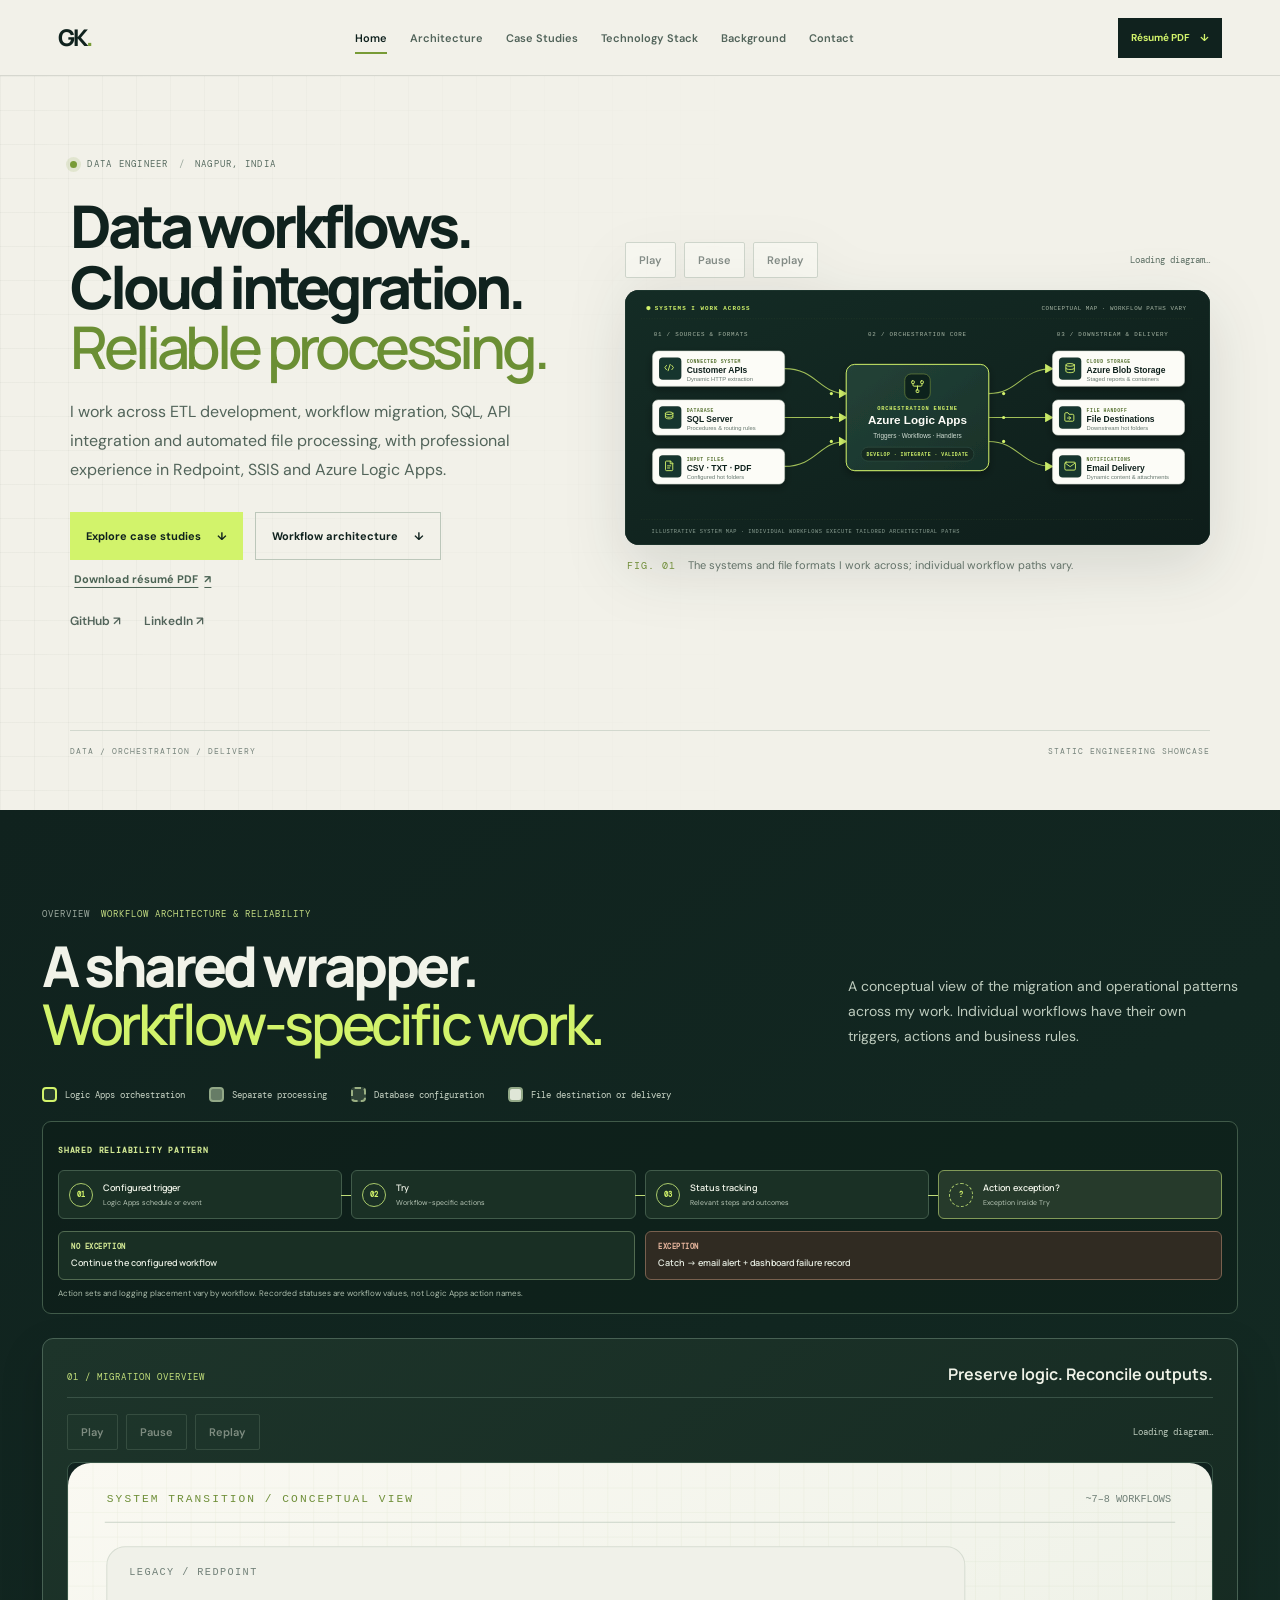
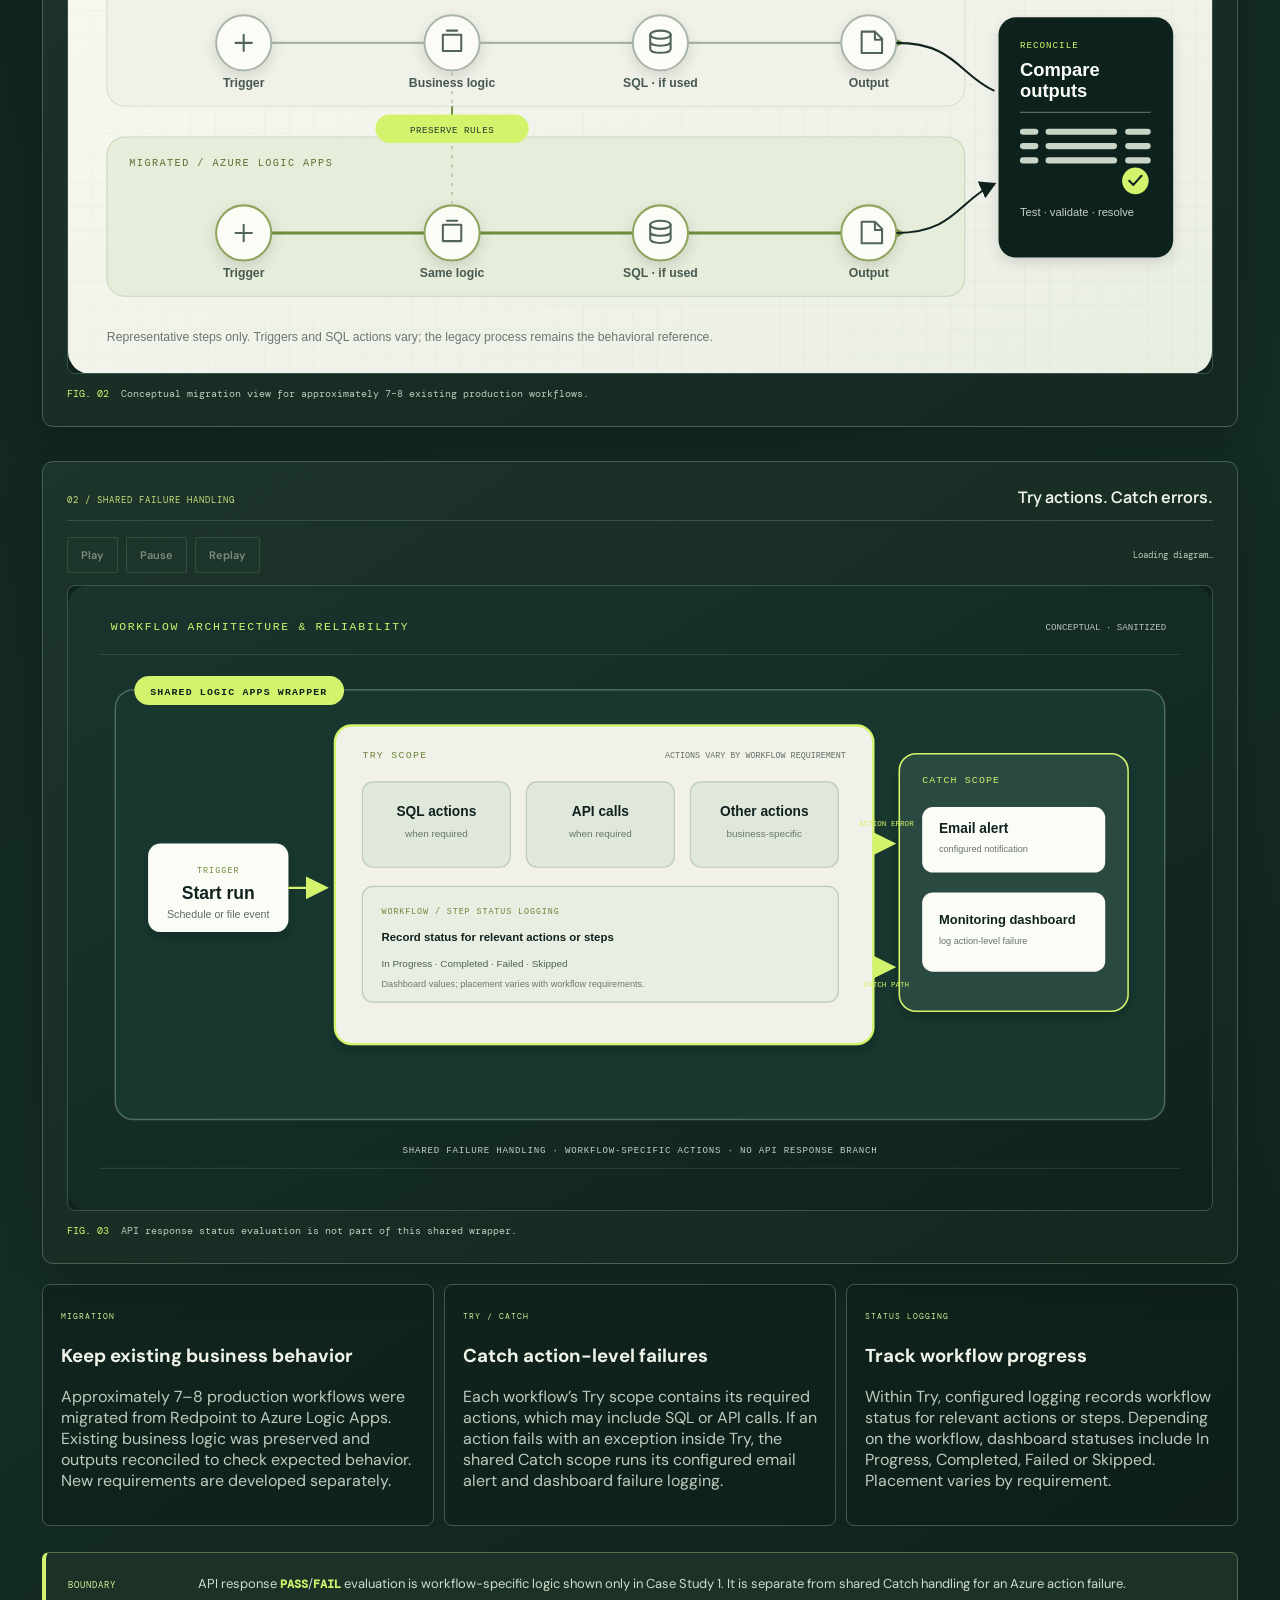
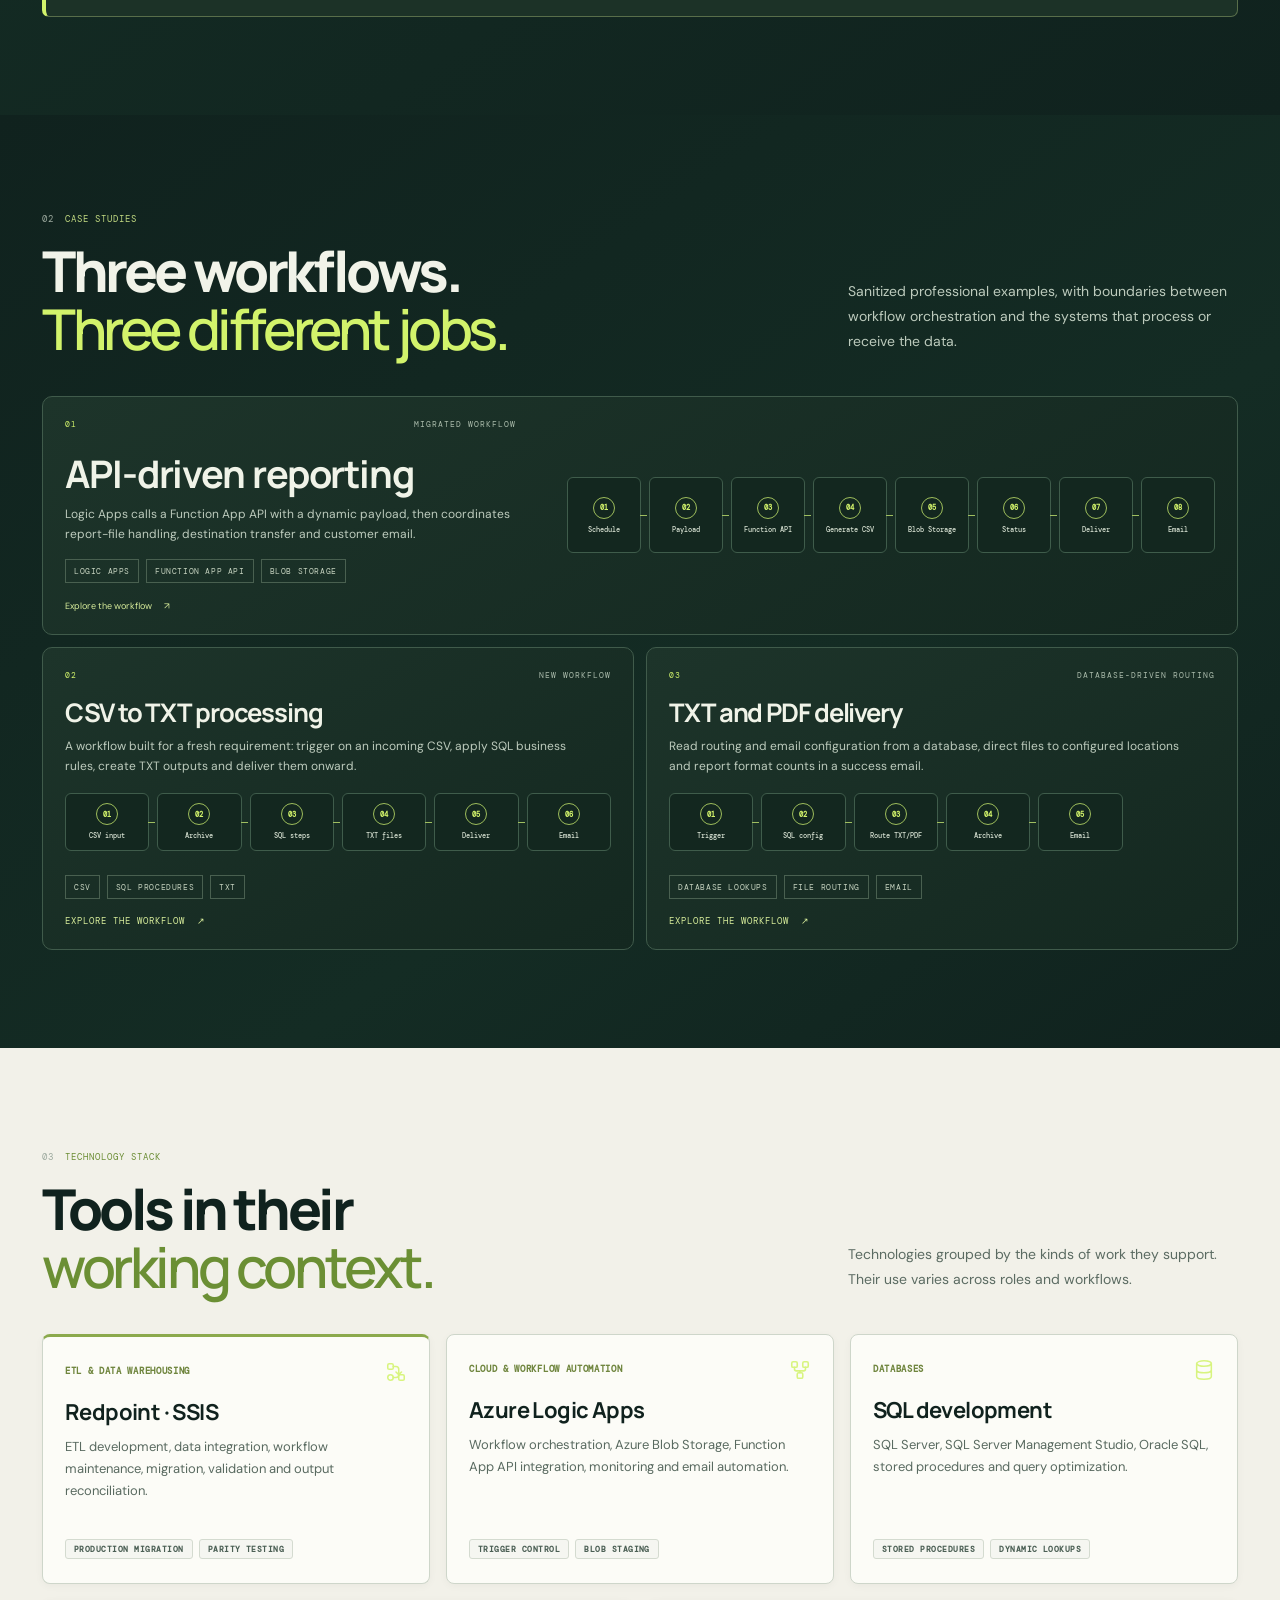
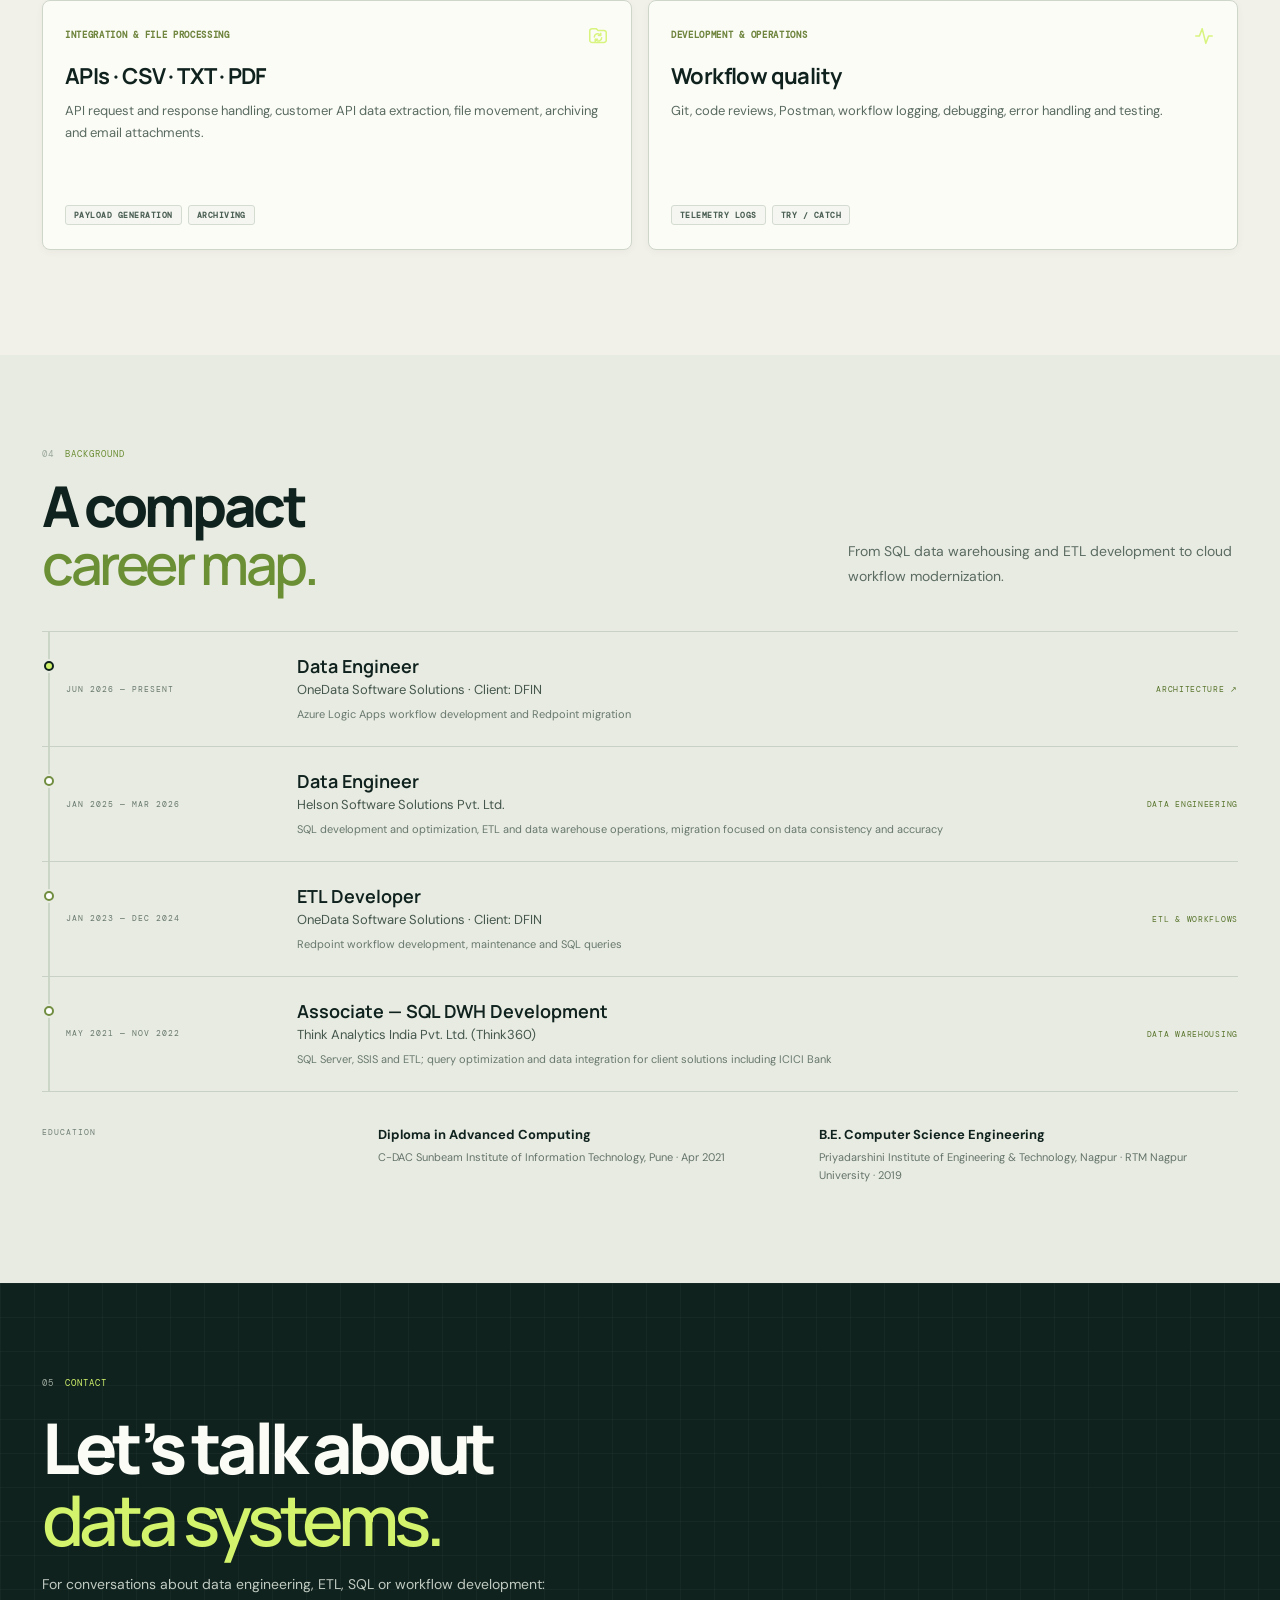
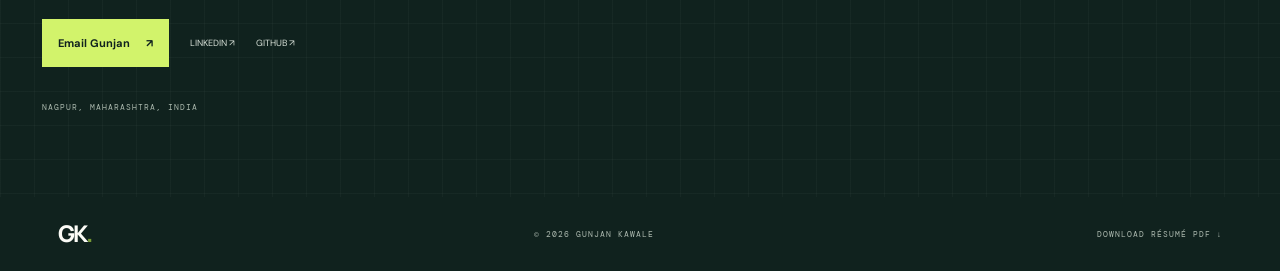
==== commit bfdc79ef: "Enhance homepage CTA hierarchy, tech stack grid, and career timeline" ====
--- a/index.html
+++ b/index.html
@@ -38,7 +38,11 @@
         <p class="eyebrow"><span class="status-dot" aria-hidden="true"></span> DATA ENGINEER <span class="eyebrow-divider">/</span> NAGPUR, INDIA</p>
         <h1 id="hero-title">Data workflows.<br />Cloud integration.<br /><em>Reliable processing.</em></h1>
         <p class="hero-intro">I work across ETL development, workflow migration, SQL, API integration and automated file processing, with professional experience in Redpoint, SSIS and Azure Logic Apps.</p>
-        <div class="hero-actions"><a class="button button-primary" href="#architecture">Explore architecture <span aria-hidden="true">↓</span></a><a class="button button-quiet" href="#case-studies">View case studies <span aria-hidden="true">↓</span></a><a class="button button-quiet" href="Gunjan_Kawale_Resume.pdf" download>Download résumé <span aria-hidden="true">↗</span></a></div>
+        <div class="hero-actions">
+          <a class="button button-primary" href="#case-studies">Explore case studies <span aria-hidden="true">↓</span></a>
+          <a class="button button-quiet" href="#architecture">Workflow architecture <span aria-hidden="true">↓</span></a>
+          <a class="hero-resume-link" href="Gunjan_Kawale_Resume.pdf" download>Download résumé PDF <span aria-hidden="true">↗</span></a>
+        </div>
         <div class="hero-links" aria-label="Professional profiles"><a href="https://github.com/gunjankawale" target="_blank" rel="noreferrer">GitHub <span aria-hidden="true">↗</span></a><a href="https://www.linkedin.com/in/gunjan-kawale" target="_blank" rel="noreferrer">LinkedIn <span aria-hidden="true">↗</span></a></div>
       </div>
       <figure class="hero-figure">
@@ -160,7 +164,7 @@
         <div class="career-list">
           <article class="career-row"><span class="career-date">JUN 2026 — PRESENT</span><div><h3>Data Engineer</h3><p>OneData Software Solutions · Client: DFIN</p><small>Azure Logic Apps workflow development and Redpoint migration</small></div><a href="#architecture" aria-label="See workflow architecture">ARCHITECTURE ↗</a></article>
           <article class="career-row"><span class="career-date">JAN 2025 — MAR 2026</span><div><h3>Data Engineer</h3><p>Helson Software Solutions Pvt. Ltd.</p><small>SQL development and optimization, ETL and data warehouse operations, migration focused on data consistency and accuracy</small></div><span class="career-context">DATA ENGINEERING</span></article>
-          <article class="career-row"><span class="career-date">JAN 2023 — DEC 2024</span><div><h3>ETL Developer</h3><p>OneData Software Solutions · Client: DFIN</p><small>Redpoint workflow development, maintenance and SQL queries</small></div><a href="#stack">REDPOINT CONTEXT ↗</a></article>
+          <article class="career-row"><span class="career-date">JAN 2023 — DEC 2024</span><div><h3>ETL Developer</h3><p>OneData Software Solutions · Client: DFIN</p><small>Redpoint workflow development, maintenance and SQL queries</small></div><span class="career-context">ETL &amp; WORKFLOWS</span></article>
           <article class="career-row"><span class="career-date">MAY 2021 — NOV 2022</span><div><h3>Associate — SQL DWH Development</h3><p>Think Analytics India Pvt. Ltd. (Think360)</p><small>SQL Server, SSIS and ETL; query optimization and data integration for client solutions including ICICI Bank</small></div><span class="career-context">DATA WAREHOUSING</span></article>
         </div>
         <div class="education-strip"><p class="supporting-label">EDUCATION</p><div><strong>Diploma in Advanced Computing</strong><span>C-DAC Sunbeam Institute of Information Technology, Pune · Apr 2021</span></div><div><strong>B.E. Computer Science Engineering</strong><span>Priyadarshini Institute of Engineering &amp; Technology, Nagpur · RTM Nagpur University · 2019</span></div></div>
--- a/styles.css
+++ b/styles.css
@@ -305,6 +305,22 @@
   color: var(--forest);
 }
 
+.hero-resume-link {
+  display: inline-flex;
+  align-items: center;
+  gap: 6px;
+  color: #4b6354;
+  font-size: 11px;
+  font-weight: 700;
+  text-decoration: underline;
+  text-underline-offset: 4px;
+  transition: color .16s ease;
+  padding: 0 4px;
+}
+.hero-resume-link:hover {
+  color: #10221e;
+}
+
 .hero-links {
   gap: 23px;
   margin-top: 27px;
@@ -551,11 +567,12 @@
 
 .stack-grid {
   display: grid;
-  grid-template-columns: repeat(3, minmax(0, 1fr));
+  grid-template-columns: repeat(6, minmax(0, 1fr));
   gap: 16px;
 }
 
 .stack-card {
+  grid-column: span 2;
   display: flex;
   flex-direction: column;
   min-height: 250px;
@@ -567,10 +584,16 @@
   transition: transform .18s ease, box-shadow .18s ease, border-color .18s ease;
 }
 
+/* Make 4th and 5th cards span 3 columns each to perfectly balance 5 items across 2 rows */
+.stack-card:nth-child(4),
+.stack-card:nth-child(5) {
+  grid-column: span 3;
+}
+
 .stack-card:hover {
   transform: translateY(-2px);
   border-color: #8ba94c;
-  box-shadow: 0 8px 20px rgba(16, 34, 30, 0.08);
+  box-shadow: 0 6px 20px rgba(139, 169, 76, 0.16);
 }
 
 .stack-card-current {
@@ -688,16 +711,48 @@
 }
 
 .career-list {
+  position: relative;
   border-top: 1px solid #c9d1c6;
 }
 
 .career-row {
+  position: relative;
   display: grid;
   grid-template-columns: minmax(135px, .75fr) minmax(0, 2.5fr) minmax(125px, .8fr);
   align-items: center;
   gap: 22px;
-  padding: 20px 0;
+  padding: 22px 0 22px 24px;
   border-bottom: 1px solid #c9d1c6;
+}
+
+/* Vertical Timeline Spine */
+.career-row::before {
+  content: "";
+  position: absolute;
+  left: 6px;
+  top: 0;
+  bottom: 0;
+  width: 2px;
+  background: #cbd6c7;
+}
+
+/* Milestone Node */
+.career-row::after {
+  content: "";
+  position: absolute;
+  left: 2px;
+  top: 29px;
+  width: 10px;
+  height: 10px;
+  border-radius: 50%;
+  background: #ffffff;
+  border: 2px solid #718d40;
+  box-shadow: 0 0 0 2px #e8ebe1;
+}
+
+.career-row:first-child::after {
+  background: var(--lime);
+  border-color: #10221e;
 }
 
 .career-date {
@@ -1309,6 +1364,12 @@
   .notes-grid,
   .stack-grid {
     grid-template-columns: 1fr;
+  }
+
+  .stack-card,
+  .stack-card:nth-child(4),
+  .stack-card:nth-child(5) {
+    grid-column: span 1;
   }
 
   .case-index-card {
